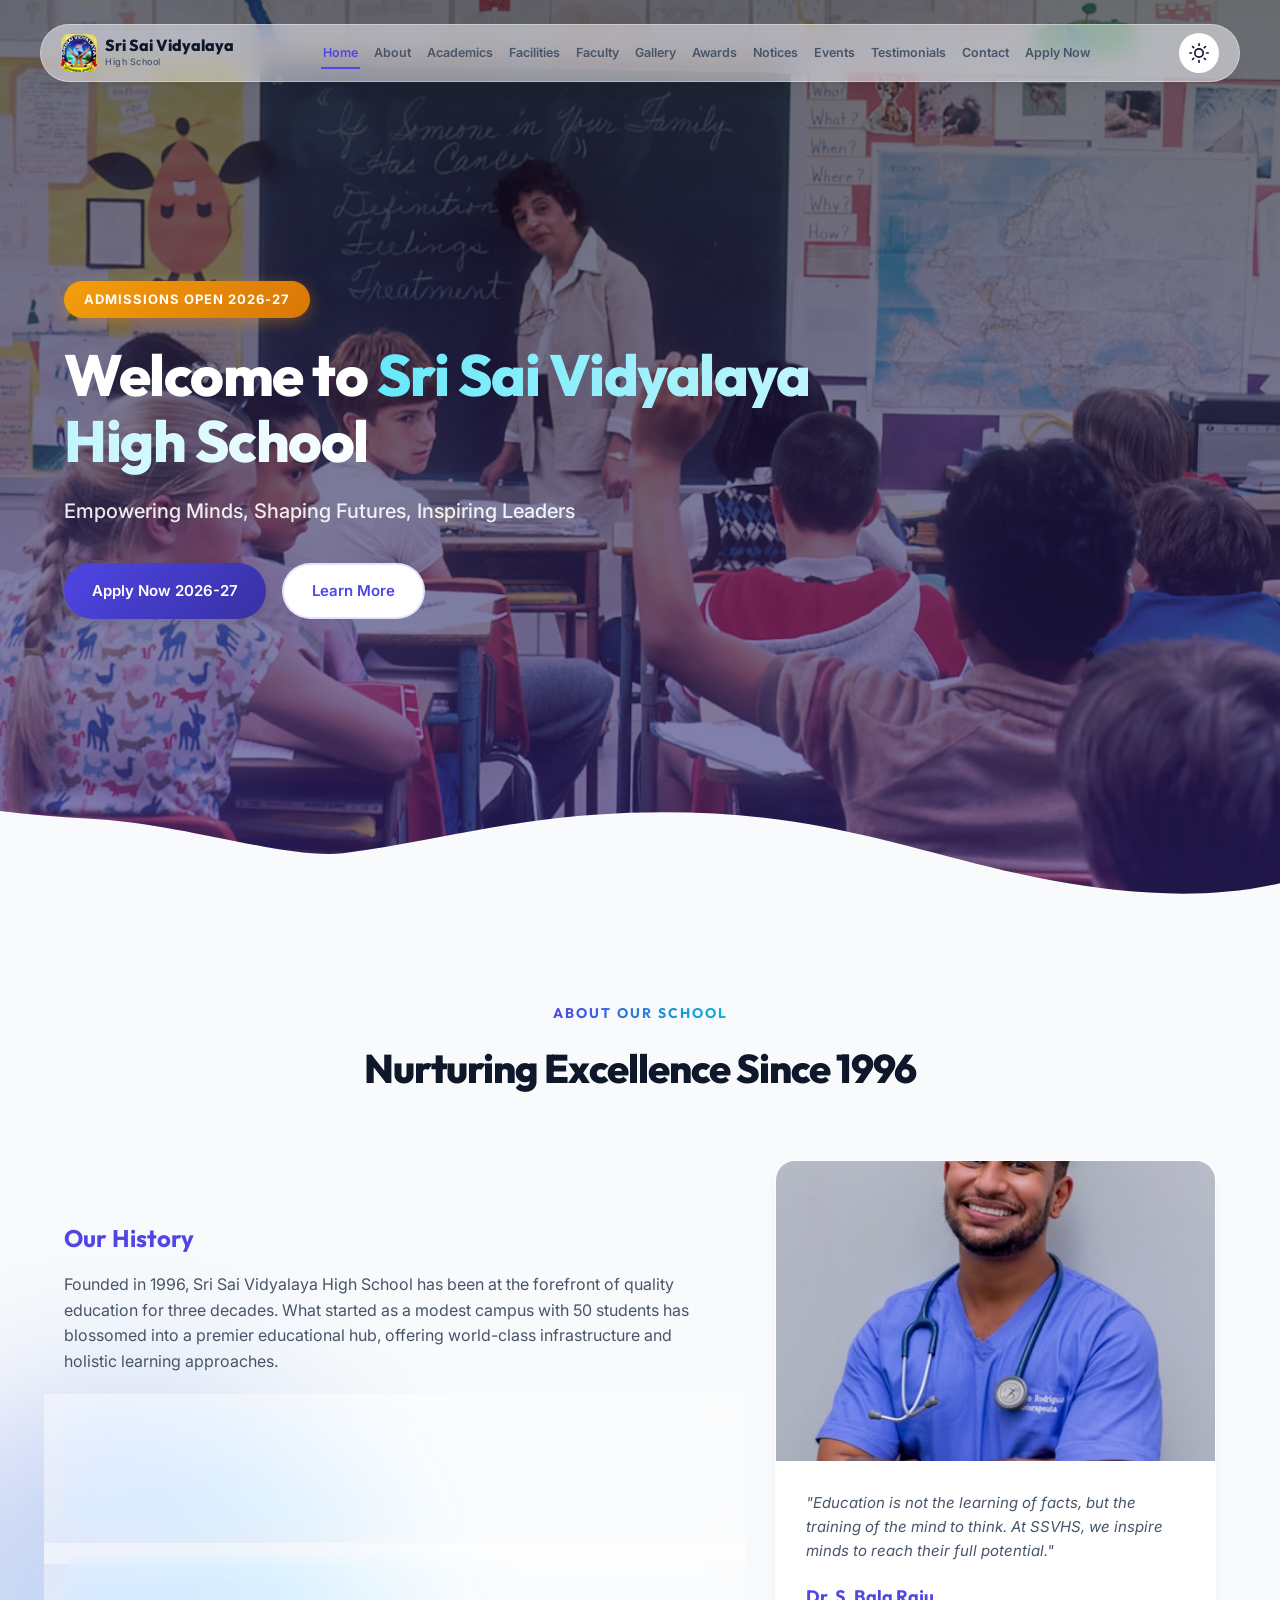
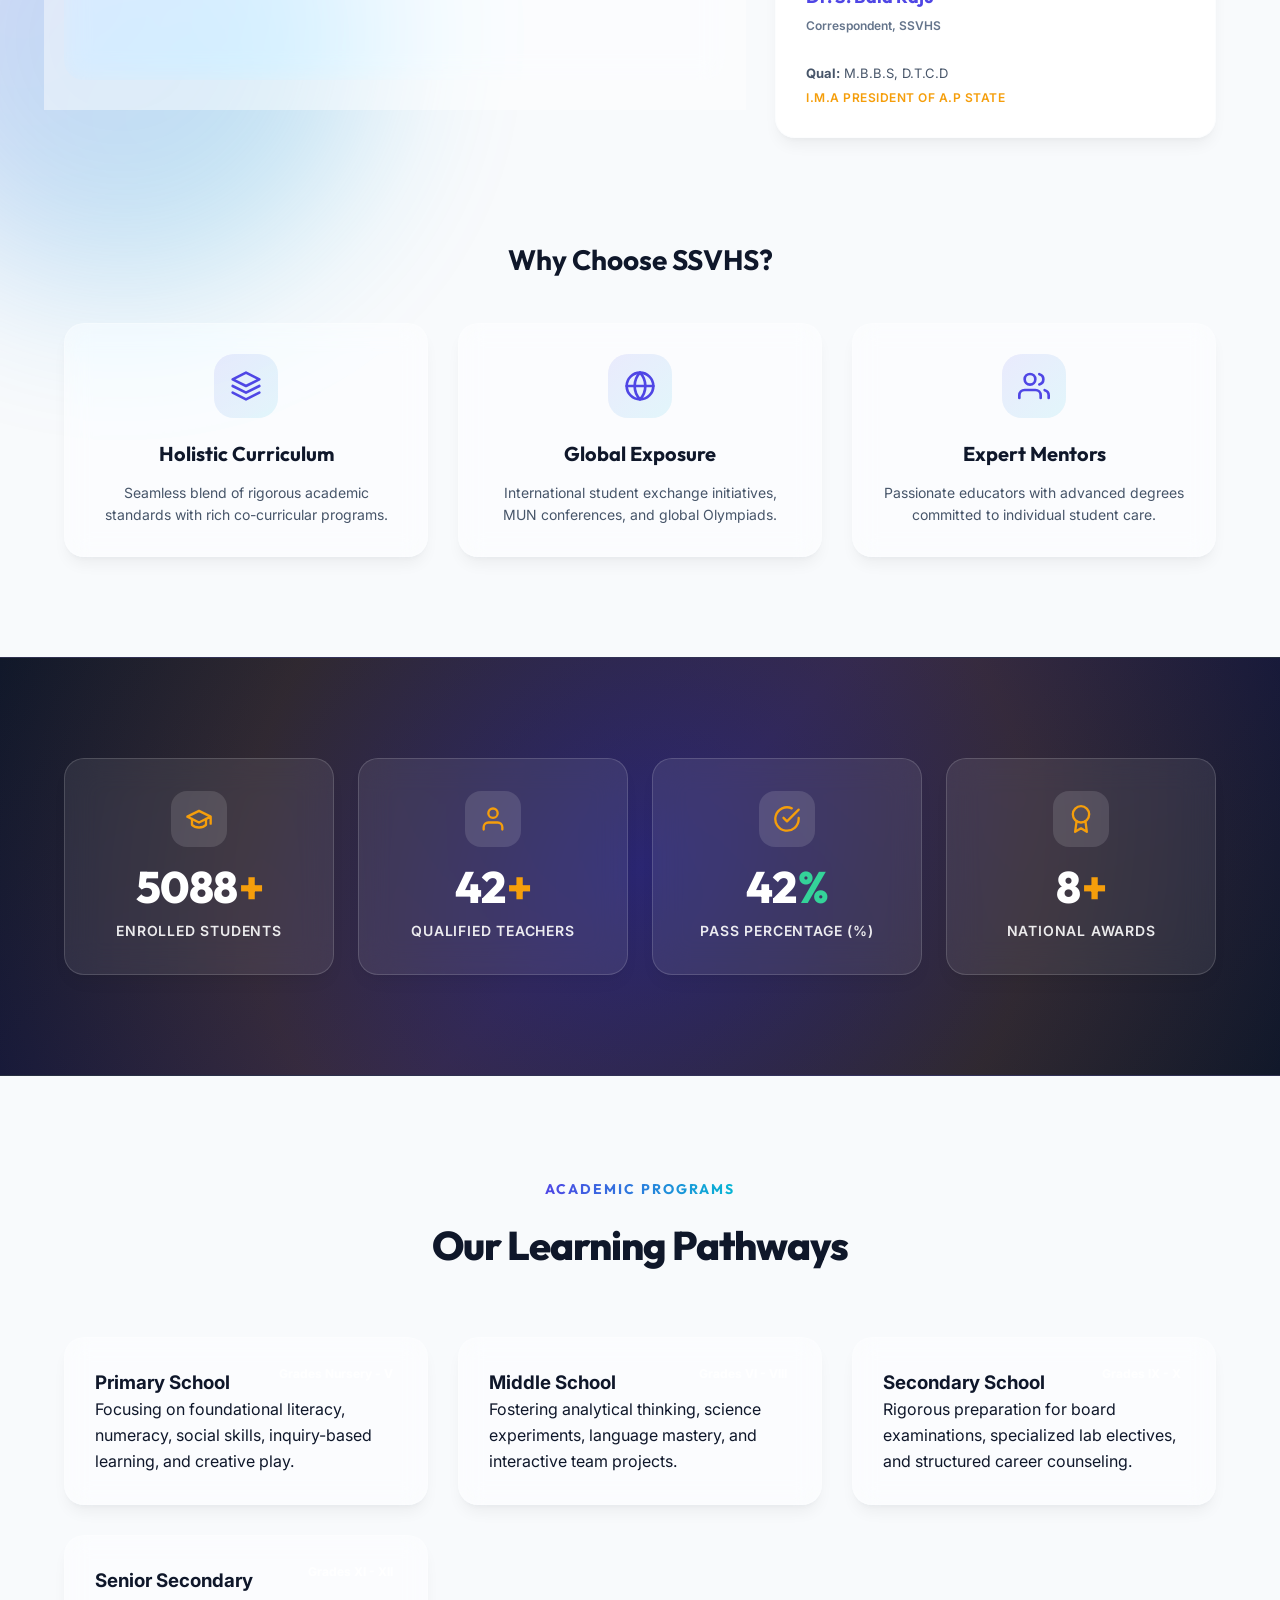
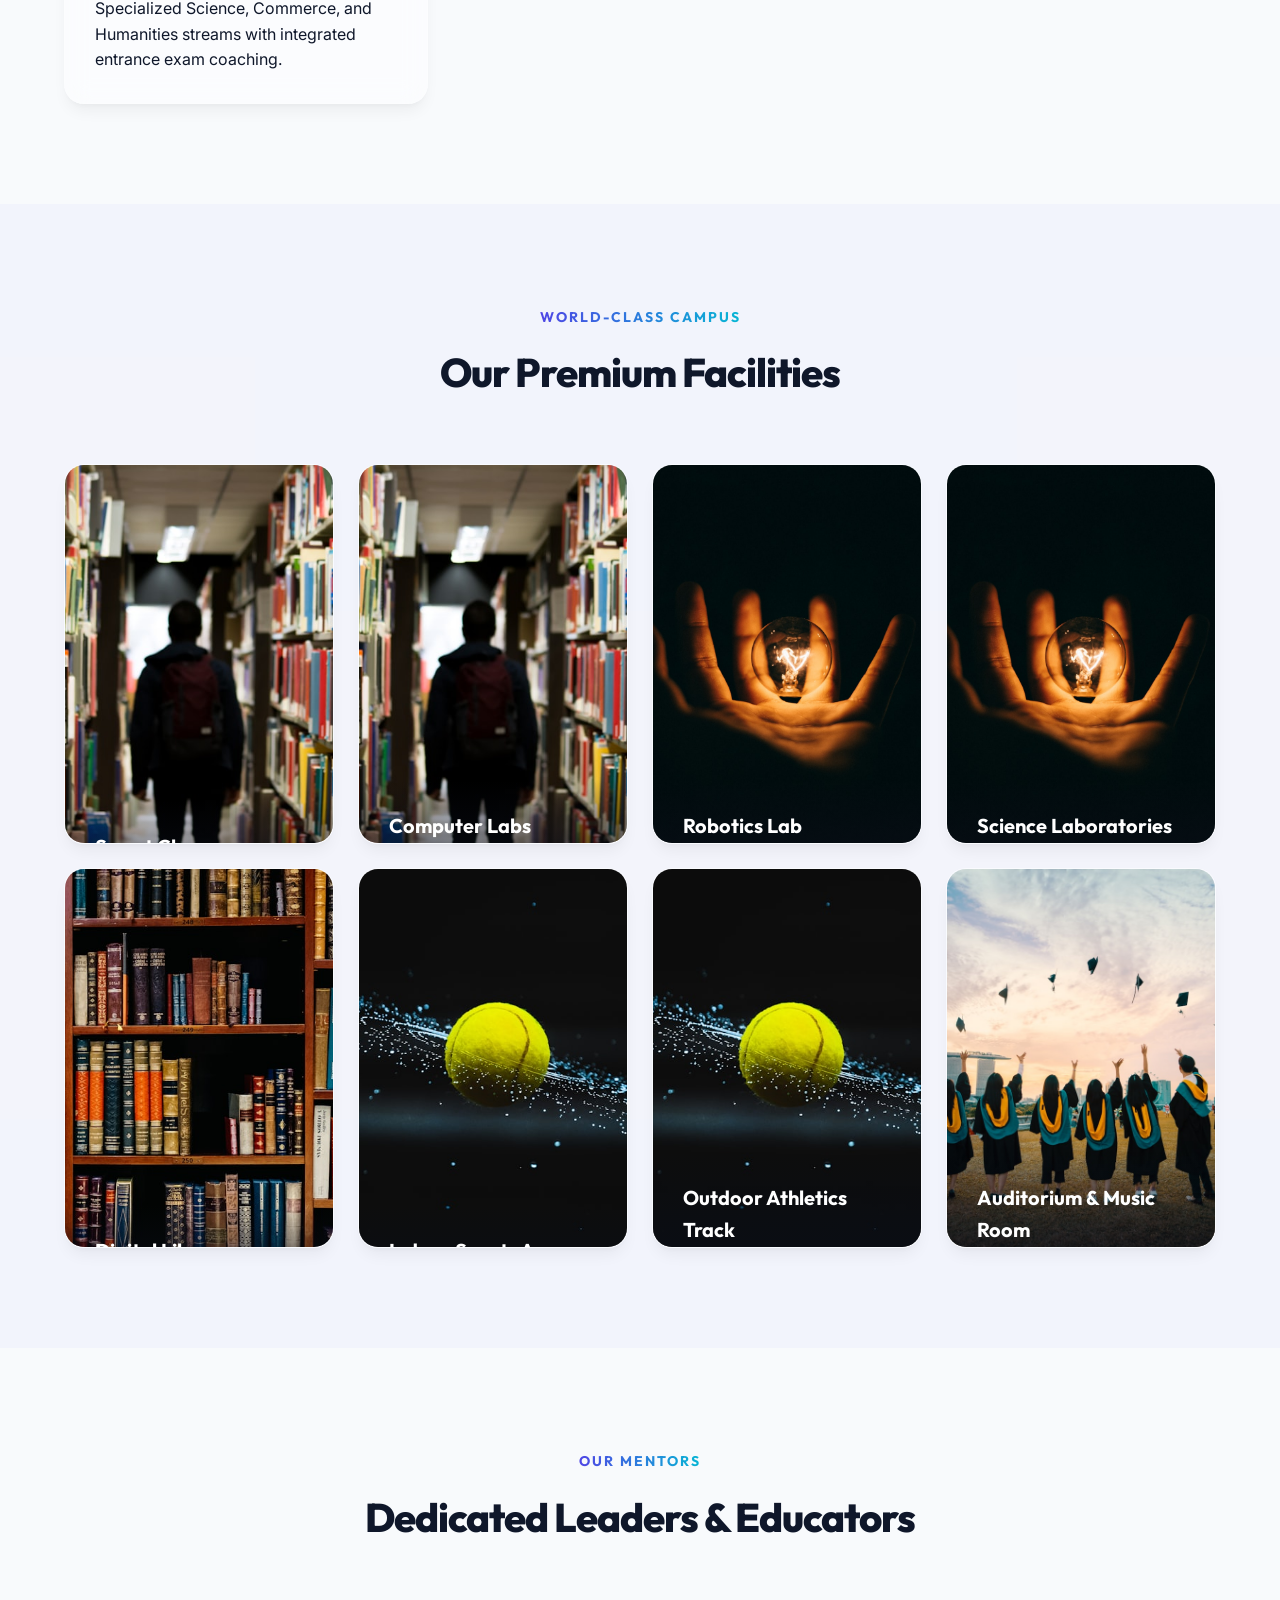
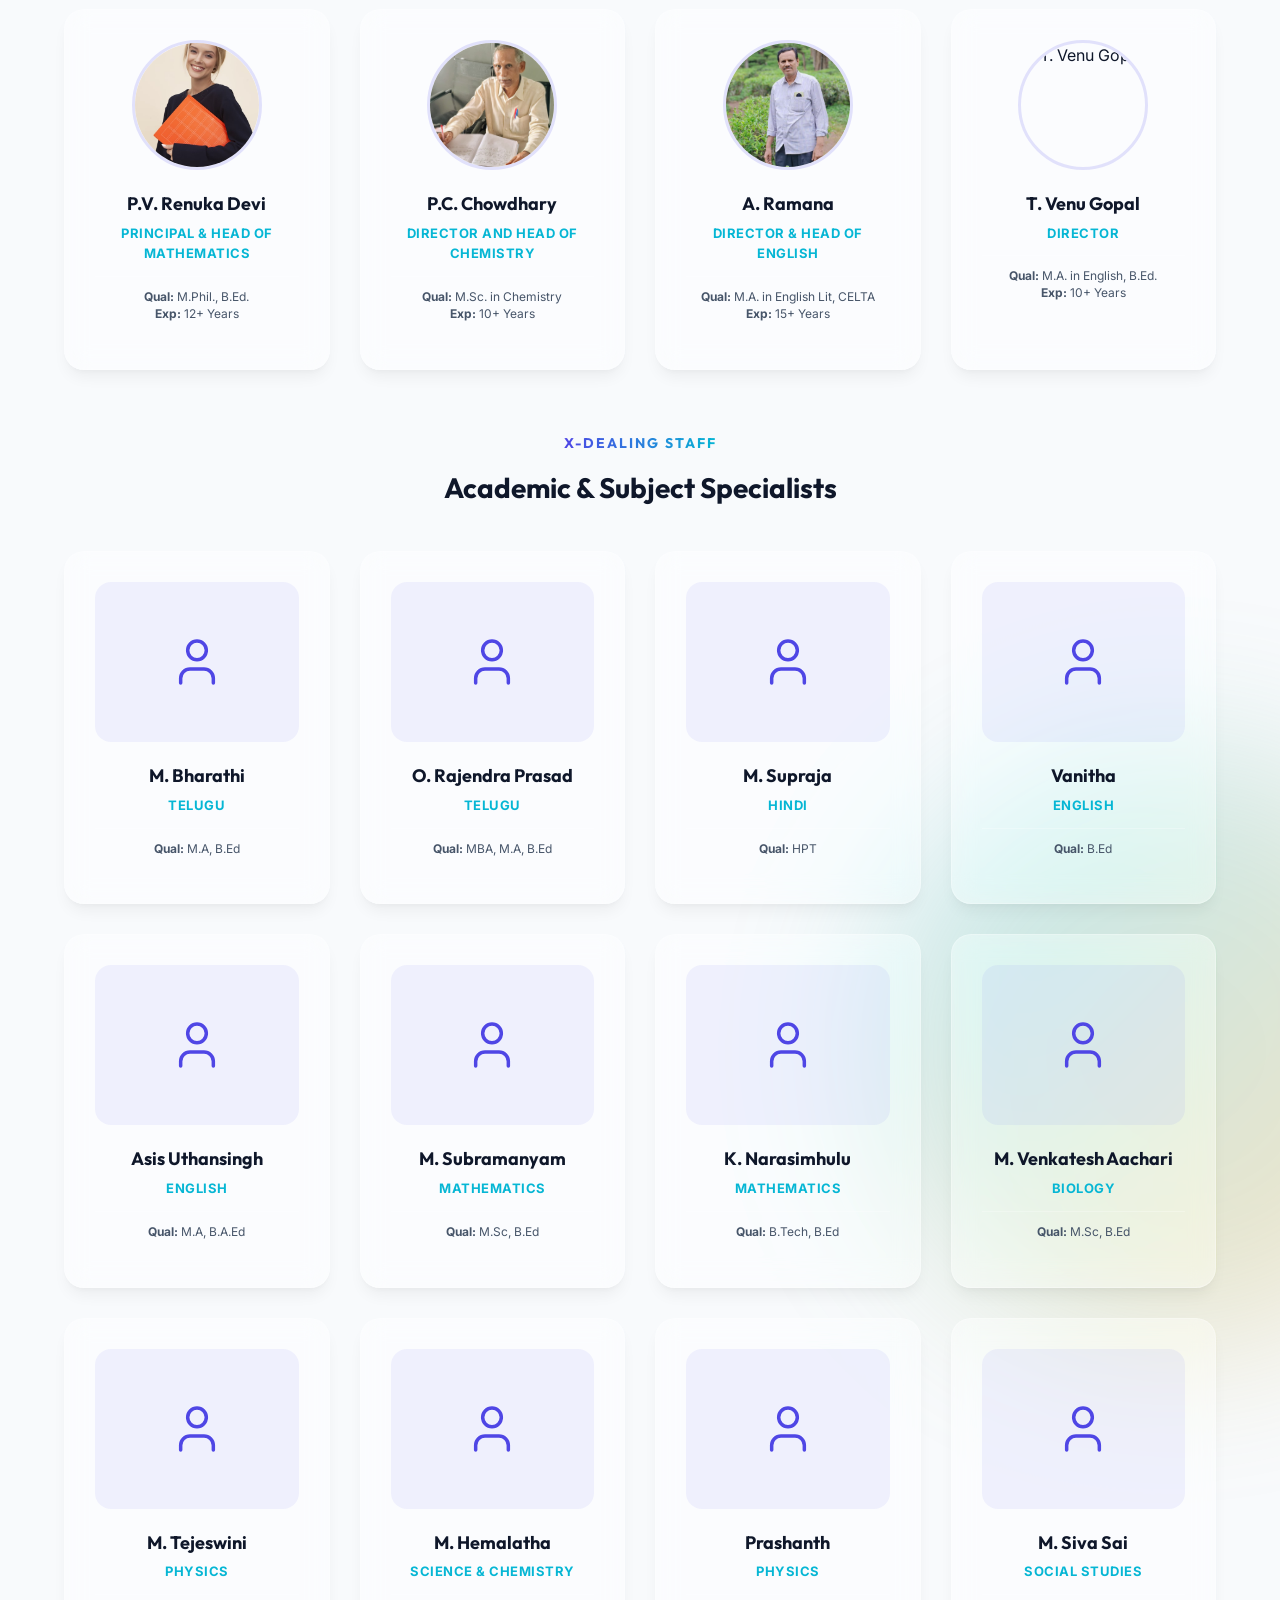
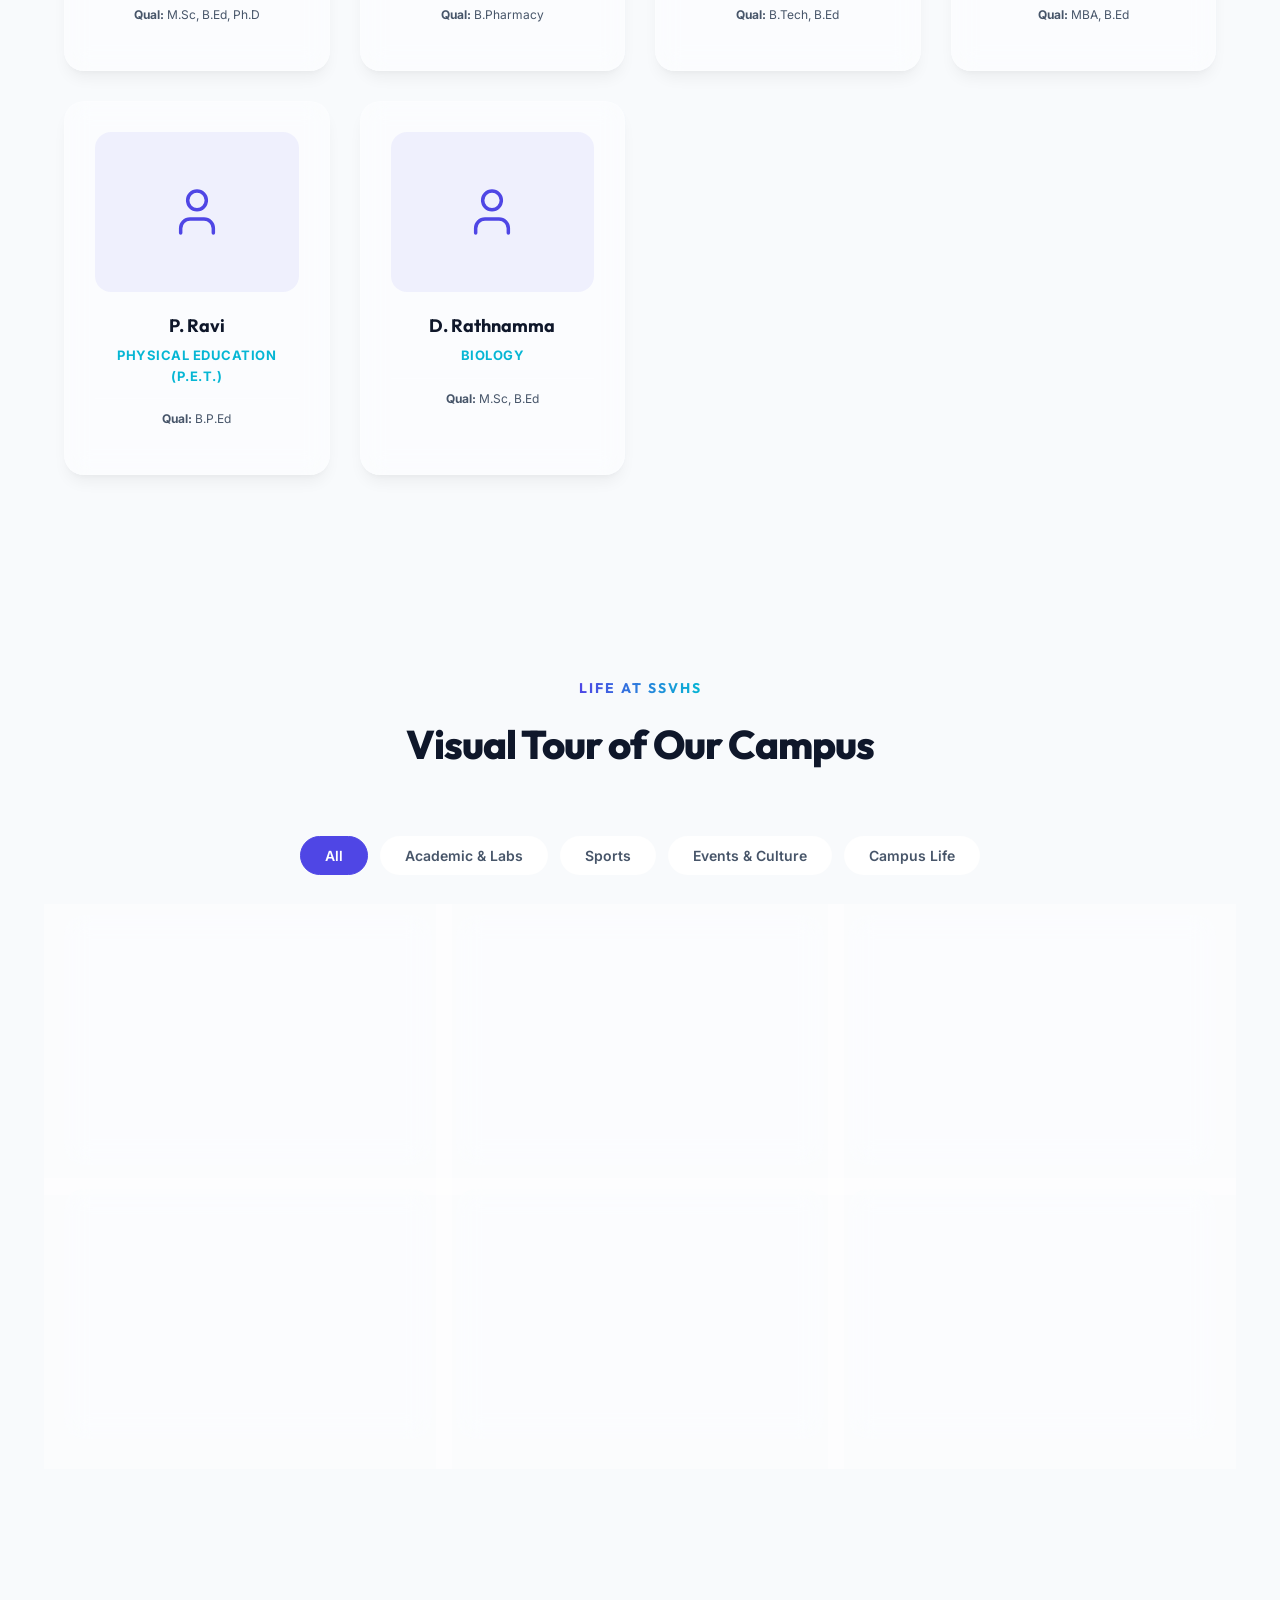
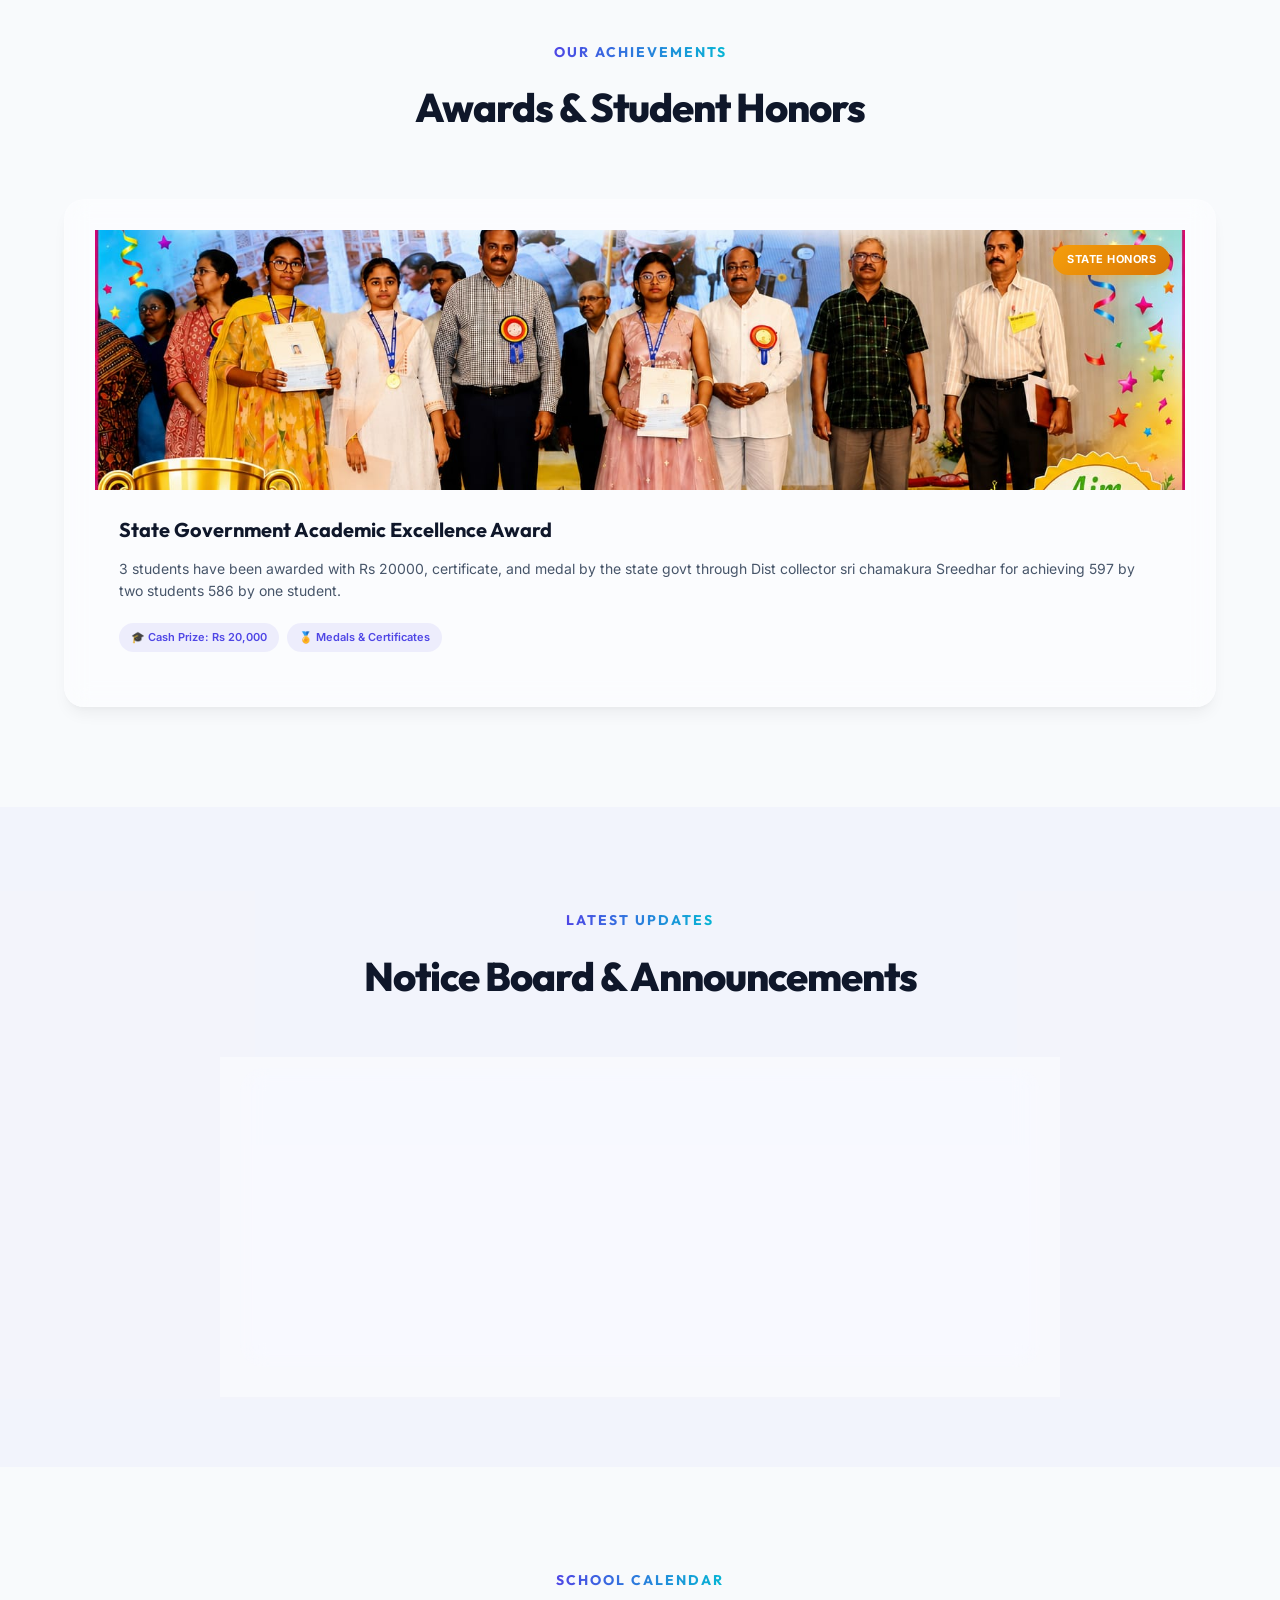
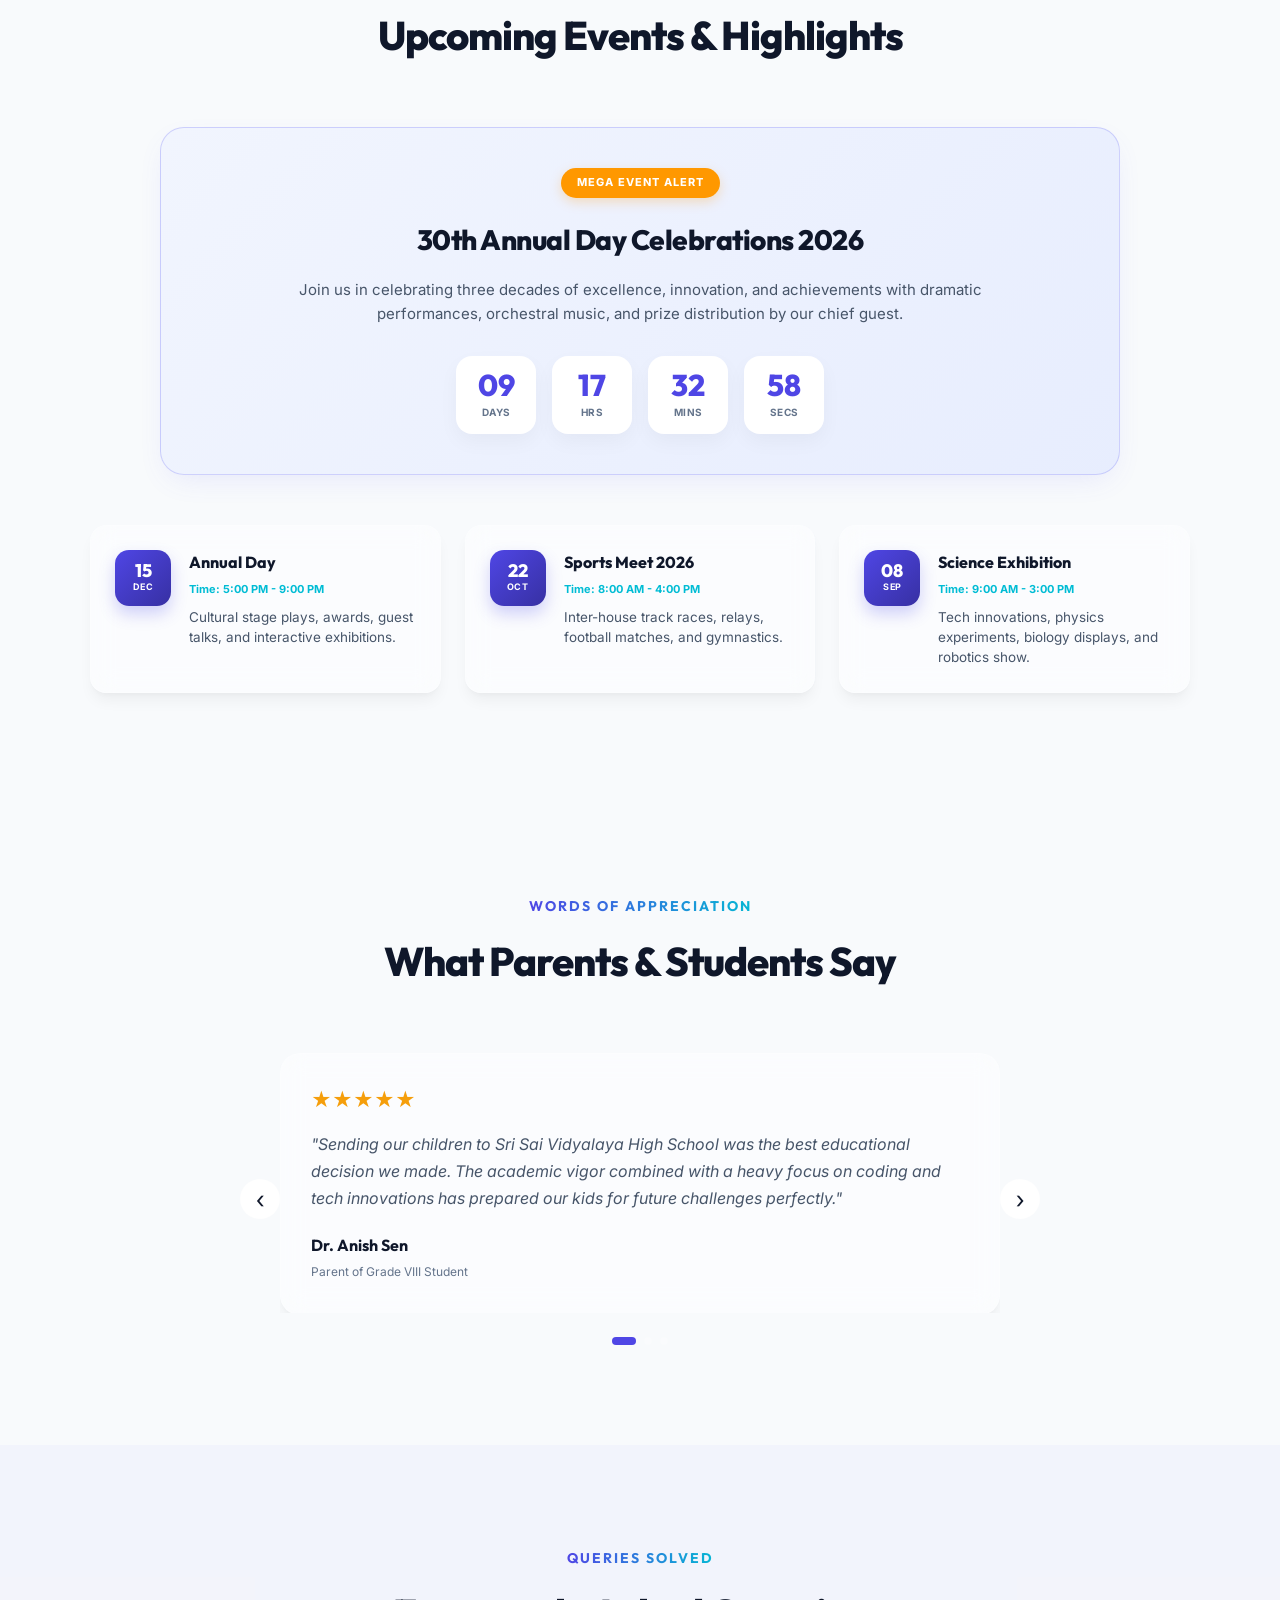
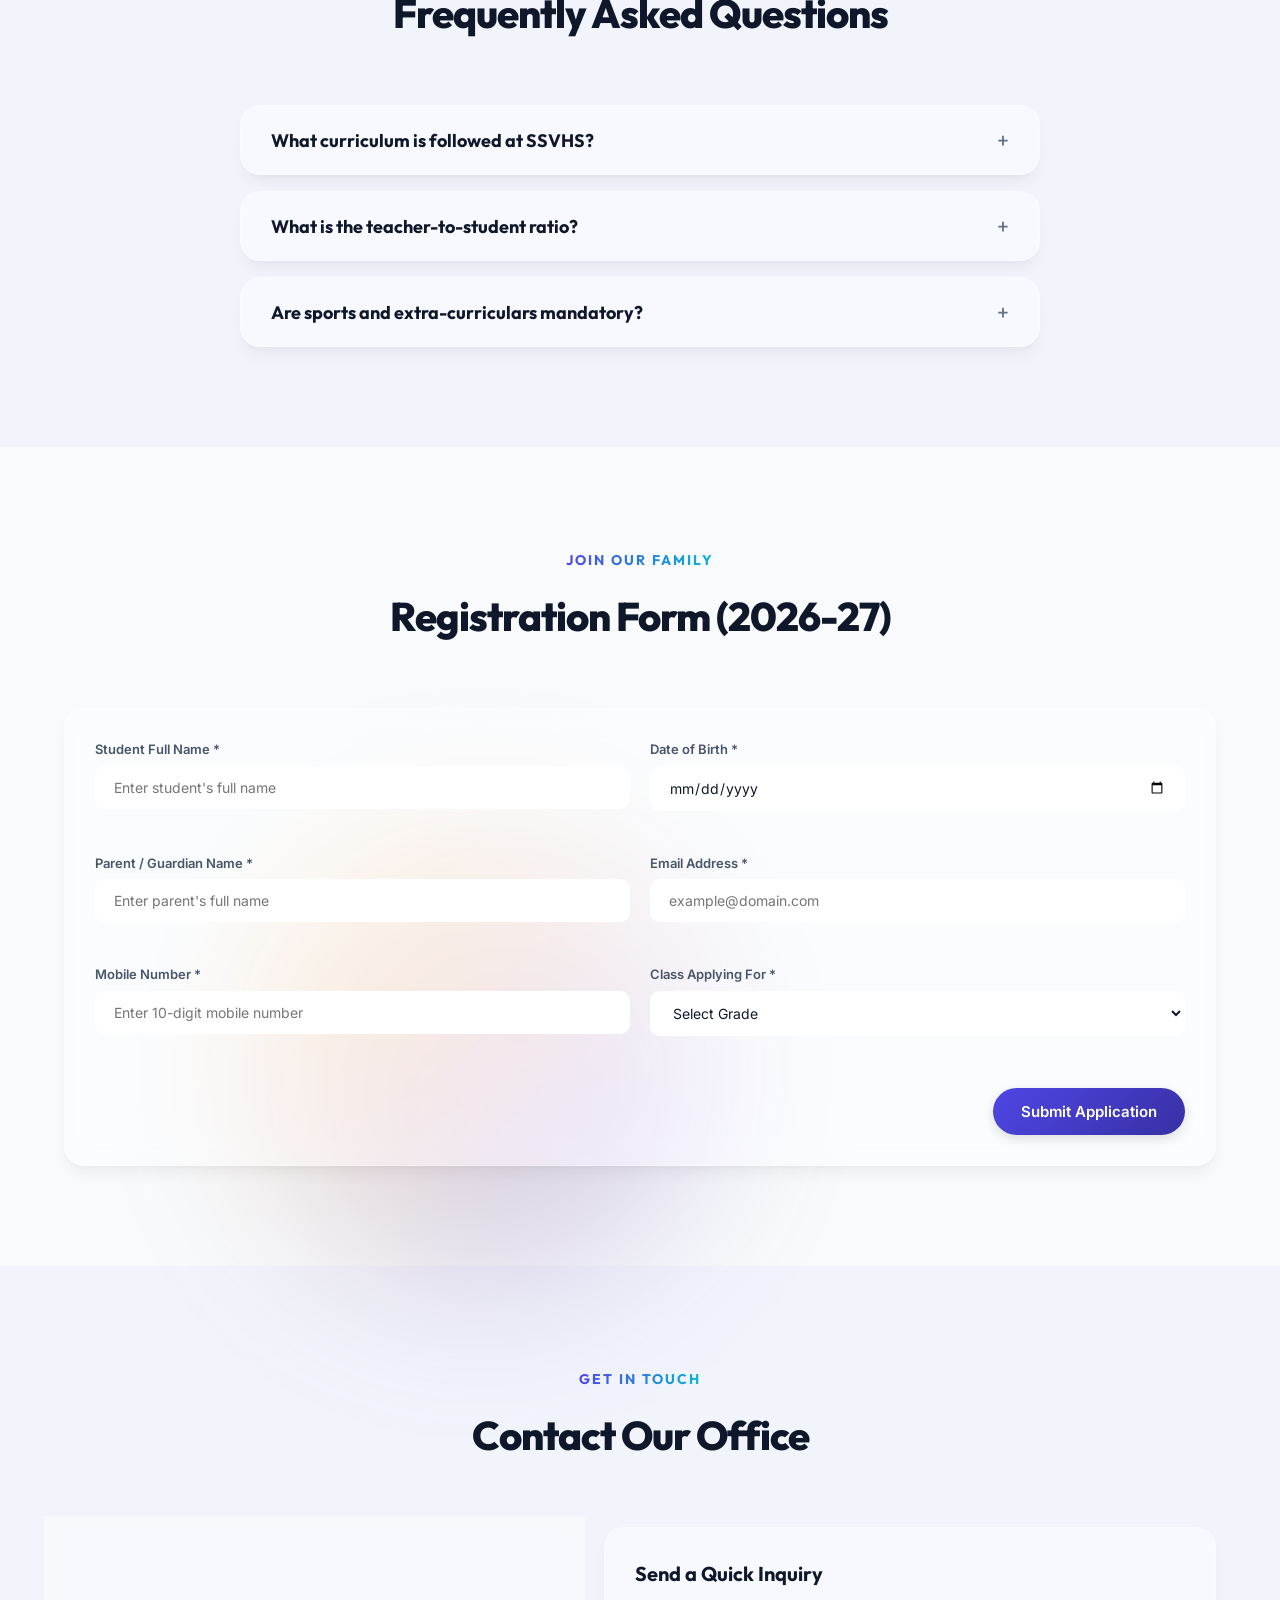
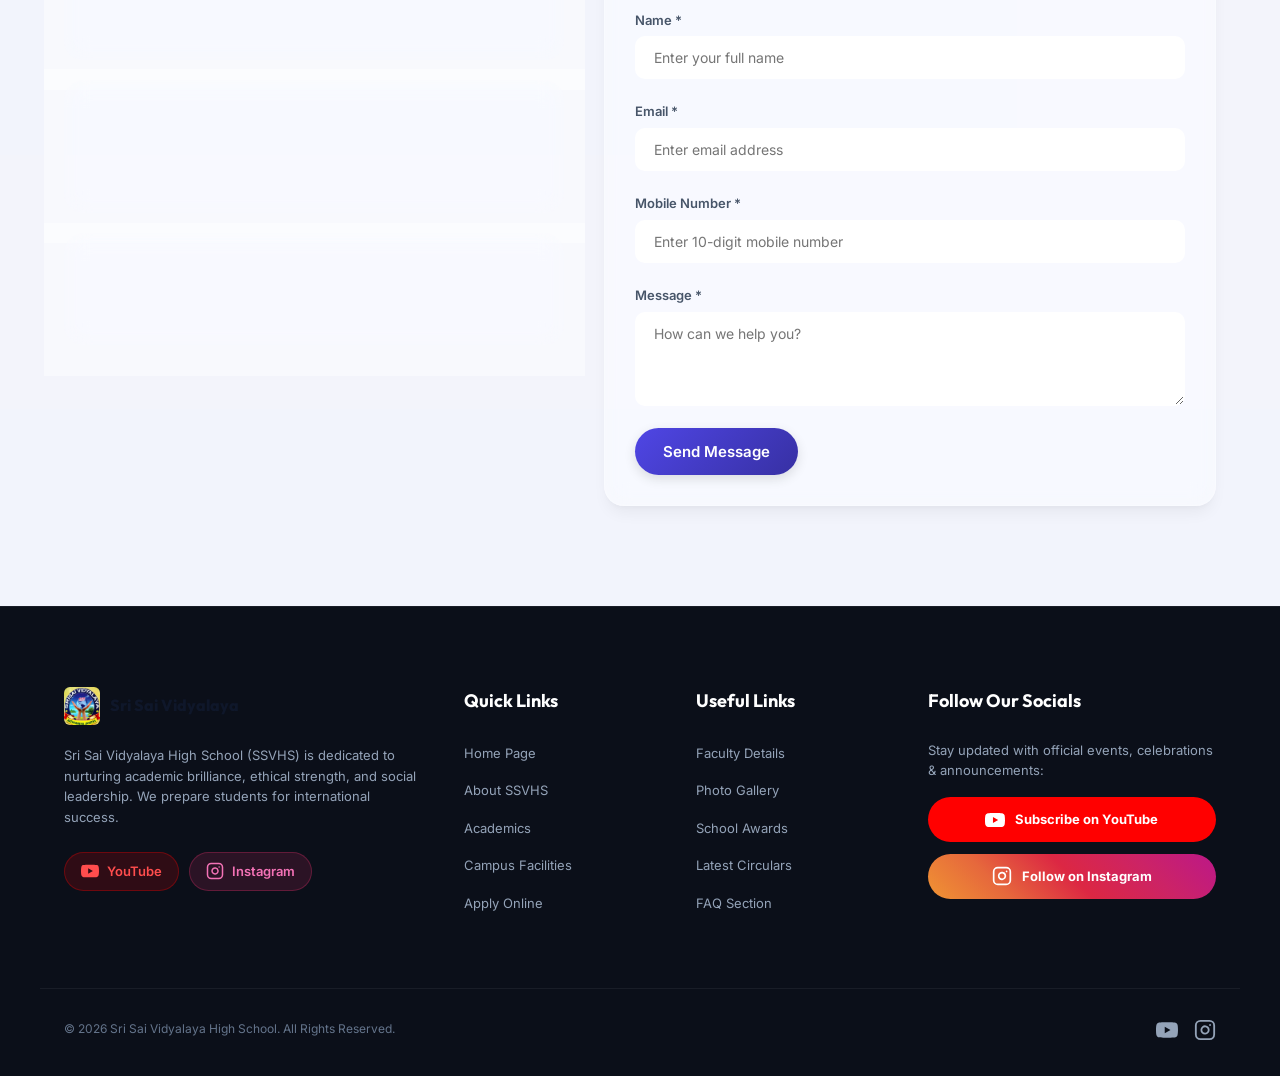
==== index.html @ 061eddc4 "Add files via upload" ====
<!DOCTYPE html>
<html lang="en">
<head>
    <meta charset="UTF-8">
    <meta name="viewport" content="width=device-width, initial-scale=1.0">
    <title>Sri Sai Vidyalaya High School | Shaping Global Leaders</title>
    <meta name="description" content="Welcome to Sri Sai Vidyalaya High School. A premium, modern learning environment fostering academic excellence, innovation, and holistic development. Admissions open for 2026-27.">
    <!-- Google Fonts -->
    <link rel="preconnect" href="https://fonts.googleapis.com">
    <link rel="preconnect" href="https://fonts.gstatic.com" crossorigin>
    <link href="https://fonts.googleapis.com/css2?family=Inter:wght@300;400;500;600;700&family=Outfit:wght@400;500;600;700;800&display=swap" rel="stylesheet">
    <!-- Stylesheet -->
    <link rel="stylesheet" href="style.css?v=3.2">
</head>
<body>
    <!-- Scroll Progress Bar -->
    <div class="scroll-progress-container" aria-hidden="true">
        <div class="scroll-progress-bar" id="progressBar"></div>
    </div>

    <!-- Loading Screen -->
    <div class="loading-screen" id="loadingScreen">
        <div class="loader-container">
            <div class="loader-ring"></div>
            <div class="loader-logo">SSVHS</div>
            <div class="loader-text">Nurturing Excellence...</div>
        </div>
    </div>

    <!-- Background Animated Shapes -->
    <div class="bg-shape bg-shape-1" aria-hidden="true"></div>
    <div class="bg-shape bg-shape-2" aria-hidden="true"></div>
    <div class="bg-shape bg-shape-3" aria-hidden="true"></div>

    <!-- Sticky Navigation Bar -->
    <header class="header" id="header">
        <div class="container navbar-container">
            <a href="#home" class="logo" id="logoLink">
                <img src="./images/logo.jpeg" alt="Sri Sai Vidyalaya High School Logo" class="logo-img" style="height: 48px; width: auto; border-radius: 8px; object-fit: contain;">
                <div class="logo-text">
                    <span class="logo-title">Sri Sai Vidyalaya</span>
                    <span class="logo-subtitle">High School</span>
                </div>
            </a>
            
            <nav class="nav-menu" id="navMenu" aria-label="Main Navigation">
                <a href="#home" class="nav-link active">Home</a>
                <a href="#about" class="nav-link">About</a>
                <a href="#academics" class="nav-link">Academics</a>
                <a href="#facilities" class="nav-link">Facilities</a>
                <a href="#faculty" class="nav-link">Faculty</a>
                <a href="#gallery" class="nav-link">Gallery</a>
                <a href="#awards" class="nav-link">Awards</a>
                <a href="#notice-board" class="nav-link">Notices</a>
                <a href="#events" class="nav-link">Events</a>
                <a href="#testimonials" class="nav-link">Testimonials</a>
                <a href="#contact" class="nav-link">Contact</a>
                <a href="#admissions" class="nav-link">Apply Now</a>
            </nav>

            <div class="navbar-actions">
                <!-- Theme Switcher -->
                <button class="theme-toggle" id="themeToggle" aria-label="Toggle Dark Mode">
                    <svg class="sun-icon" xmlns="http://www.w3.org/2000/svg" viewBox="0 0 24 24" fill="none" stroke="currentColor" stroke-width="2" stroke-linecap="round" stroke-linejoin="round">
                        <circle cx="12" cy="12" r="5"></circle>
                        <line x1="12" y1="1" x2="12" y2="3"></line>
                        <line x1="12" y1="21" x2="12" y2="23"></line>
                        <line x1="4.22" y1="4.22" x2="5.64" y2="5.64"></line>
                        <line x1="18.36" y1="18.36" x2="19.78" y2="19.78"></line>
                        <line x1="1" y1="12" x2="3" y2="12"></line>
                        <line x1="21" y1="12" x2="23" y2="12"></line>
                        <line x1="4.22" y1="19.78" x2="5.64" y2="18.36"></line>
                        <line x1="18.36" y1="5.64" x2="19.78" y2="4.22"></line>
                    </svg>
                    <svg class="moon-icon" xmlns="http://www.w3.org/2000/svg" viewBox="0 0 24 24" fill="none" stroke="currentColor" stroke-width="2" stroke-linecap="round" stroke-linejoin="round">
                        <path d="M21 12.79A9 9 0 1 1 11.21 3 7 7 0 0 0 21 12.79z"></path>
                    </svg>
                </button>

                <!-- Mobile Hamburger Menu Button -->
                <button class="hamburger" id="hamburgerBtn" aria-label="Toggle Menu" aria-expanded="false">
                    <span class="bar bar-1"></span>
                    <span class="bar bar-2"></span>
                    <span class="bar bar-3"></span>
                </button>
            </div>
        </div>
    </header>

    <!-- Hero Section -->
    <section class="hero" id="home">
        <div class="hero-bg">
            <img src="./images/hero.jpg" onerror="this.onerror=null;this.src='https://images.unsplash.com/photo-1577896851231-70ef18881754?auto=format&fit=crop&w=1200&q=80';" alt="Sri Sai Vidyalaya High School Students" class="hero-image">
            <div class="hero-overlay"></div>
        </div>
        
        <div class="container hero-container">
            <div class="hero-content">
                <div class="admissions-badge reveal-fade">Admissions Open 2026-27</div>
                <h1 class="hero-title reveal-slide-up">
                    Welcome to <span class="typing-text" id="typingSchoolName"></span>
                </h1>
                <p class="hero-motto reveal-fade">Empowering Minds, Shaping Futures, Inspiring Leaders</p>
                <div class="hero-cta reveal-fade">
                    <a href="#admissions" class="btn btn-primary ripple-btn">Apply Now 2026-27</a>
                    <a href="#about" class="btn btn-secondary ripple-btn">Learn More</a>
                </div>
            </div>
        </div>

        <!-- Wave Separator -->
        <div class="wave-separator" aria-hidden="true">
            <svg data-name="Layer 1" xmlns="http://www.w3.org/2000/svg" viewBox="0 0 1200 120" preserveAspectRatio="none">
                <path d="M321.39,56.44c58-10.79,114.16-30.13,172-41.86,82.39-16.72,168.19-17.73,250.45-.39C823.78,31,906.67,72,985.66,92.83c70.05,18.48,146.53,26.09,214.34,3V120H0V0C26.9,4.75,55.05,8.1,81,9.88,174,16.29,263.38,64.24,321.39,56.44Z" class="shape-fill"></path>
            </svg>
        </div>
    </section>

    <main>
        <!-- About Section -->
        <section class="about section-padding" id="about">
            <div class="container">
                <div class="section-header">
                    <span class="subtitle">About Our School</span>
                    <h2 class="section-title">Nurturing Excellence Since 1996</h2>
                </div>
                
                <div class="about-grid">
                    <div class="about-info reveal-left">
                        <h3>Our History</h3>
                        <p>Founded in 1996, Sri Sai Vidyalaya High School has been at the forefront of quality education for three decades. What started as a modest campus with 50 students has blossomed into a premier educational hub, offering world-class infrastructure and holistic learning approaches.</p>
                        
                        <div class="mission-vision">
                            <div class="mv-card glass-card">
                                <div class="mv-icon">
                                    <svg xmlns="http://www.w3.org/2000/svg" width="24" height="24" viewBox="0 0 24 24" fill="none" stroke="currentColor" stroke-width="2" stroke-linecap="round" stroke-linejoin="round"><circle cx="12" cy="12" r="10"></circle><circle cx="12" cy="12" r="6"></circle><circle cx="12" cy="12" r="2"></circle></svg>
                                </div>
                                <h4>Our Mission</h4>
                                <p>To cultivate academic excellence, foster creativity, and instill strong ethical values in students, enabling them to become responsible global citizens.</p>
                            </div>
                            <div class="mv-card glass-card">
                                <div class="mv-icon">
                                    <svg xmlns="http://www.w3.org/2000/svg" width="24" height="24" viewBox="0 0 24 24" fill="none" stroke="currentColor" stroke-width="2" stroke-linecap="round" stroke-linejoin="round"><path d="M1 12s4-8 11-8 11 8 11 8-4 8-11 8-11-8-11-8z"></path><circle cx="12" cy="12" r="3"></circle></svg>
                                </div>
                                <h4>Our Vision</h4>
                                <p>To be a leading global educational institution recognized for nurturing innovative thinkers, outstanding leaders, and lifelong learners.</p>
                            </div>
                        </div>
                    </div>
                    
                    <div class="about-correspondent reveal-right">
                        <div class="correspondent-card glass-card">
                            <div class="correspondent-img-wrapper">
                                <img src="./images/principal.jpg" onerror="this.onerror=null;this.src='https://images.unsplash.com/photo-1622253692010-333f2da6031d?auto=format&fit=crop&w=400&q=80';" alt="Correspondent Dr. S. Bala Raju" class="correspondent-img">
                            </div>
                            <div class="correspondent-info">
                                <blockquote>
                                    "Education is not the learning of facts, but the training of the mind to think. At SSVHS, we inspire minds to reach their full potential."
                                </blockquote>
                                <h4>Dr. S. Bala Raju</h4>
                                <span class="designation">Correspondent, SSVHS</span>
                                <div class="correspondent-meta" style="margin-top: 12px; border-top: 1px solid rgba(255,255,255,0.08); padding-top: 12px;">
                                    <p style="font-size: 13px; margin-bottom: 4px; color: var(--text-secondary);"><strong>Qual:</strong> M.B.B.S, D.T.C.D</p>
                                    <p style="font-size: 12px; color: var(--accent); font-weight: 600; text-transform: uppercase; letter-spacing: 0.5px;">I.M.A President of A.P State</p>
                                </div>
                            </div>
                        </div>
                    </div>
                </div>

                <div class="why-choose-us section-padding-top">
                    <h3 class="subsection-title text-center">Why Choose SSVHS?</h3>
                    <div class="why-grid">
                        <div class="why-card glass-card text-center reveal-zoom">
                            <div class="why-icon">
                                <svg xmlns="http://www.w3.org/2000/svg" viewBox="0 0 24 24" fill="none" stroke="currentColor" stroke-width="2" stroke-linecap="round" stroke-linejoin="round"><polygon points="12 2 2 7 12 12 22 7 12 2"></polygon><path d="M2 17L12 22L22 17"></path><path d="M2 12L12 17L22 12"></path></svg>
                            </div>
                            <h4>Holistic Curriculum</h4>
                            <p>Seamless blend of rigorous academic standards with rich co-curricular programs.</p>
                        </div>
                        <div class="why-card glass-card text-center reveal-zoom">
                            <div class="why-icon">
                                <svg xmlns="http://www.w3.org/2000/svg" viewBox="0 0 24 24" fill="none" stroke="currentColor" stroke-width="2" stroke-linecap="round" stroke-linejoin="round"><circle cx="12" cy="12" r="10"></circle><path d="M12 2a14.5 14.5 0 0 0 0 20 14.5 14.5 0 0 0 0-20"></path><path d="M2 12h20"></path></svg>
                            </div>
                            <h4>Global Exposure</h4>
                            <p>International student exchange initiatives, MUN conferences, and global Olympiads.</p>
                        </div>
                        <div class="why-card glass-card text-center reveal-zoom">
                            <div class="why-icon">
                                <svg xmlns="http://www.w3.org/2000/svg" viewBox="0 0 24 24" fill="none" stroke="currentColor" stroke-width="2" stroke-linecap="round" stroke-linejoin="round"><path d="M17 21v-2a4 4 0 0 0-4-4H5a4 4 0 0 0-4 4v2"></path><circle cx="9" cy="7" r="4"></circle><path d="M23 21v-2a4 4 0 0 0-3-3.87"></path><path d="M16 3.13a4 4 0 0 1 0 7.75"></path></svg>
                            </div>
                            <h4>Expert Mentors</h4>
                            <p>Passionate educators with advanced degrees committed to individual student care.</p>
                        </div>
                    </div>
                </div>
            </div>
        </section>

        <!-- Stats Counter Section -->
        <section class="stats section-padding" id="statsSection" style="background: linear-gradient(135deg, #0f172a 0%, #1e1b4b 50%, #0f172a 100%) !important; color: #ffffff !important;">
            <div class="container">
                <div class="stats-container">
                    <div class="stats-item glass-card reveal-zoom">
                        <div class="stats-icon">
                            <svg xmlns="http://www.w3.org/2000/svg" viewBox="0 0 24 24" fill="none" stroke="currentColor" stroke-width="2" stroke-linecap="round" stroke-linejoin="round"><path d="M22 10v6M2 10l10-5 10 5-10 5z"></path><path d="M6 12v5c3 3 9 3 12 0v-5"></path></svg>
                        </div>
                        <div class="stats-number" data-target="12000">12000</div>
                        <p class="stats-label">Enrolled Students</p>
                    </div>

                    <div class="stats-item glass-card reveal-zoom">
                        <div class="stats-icon">
                            <svg xmlns="http://www.w3.org/2000/svg" viewBox="0 0 24 24" fill="none" stroke="currentColor" stroke-width="2" stroke-linecap="round" stroke-linejoin="round"><path d="M20 21v-2a4 4 0 0 0-4-4H8a4 4 0 0 0-4 4v2"></path><circle cx="12" cy="7" r="4"></circle></svg>
                        </div>
                        <div class="stats-number" data-target="100">100</div>
                        <p class="stats-label">Qualified Teachers</p>
                    </div>

                    <div class="stats-item glass-card reveal-zoom">
                        <div class="stats-icon">
                            <svg xmlns="http://www.w3.org/2000/svg" viewBox="0 0 24 24" fill="none" stroke="currentColor" stroke-width="2" stroke-linecap="round" stroke-linejoin="round"><path d="M22 11.08V12a10 10 0 1 1-5.93-9.14"></path><polyline points="22 4 12 14.01 9 11.01"></polyline></svg>
                        </div>
                        <div class="stats-number stats-percent" data-target="100">100</div>
                        <p class="stats-label">Pass Percentage (%)</p>
                    </div>

                    <div class="stats-item glass-card reveal-zoom">
                        <div class="stats-icon">
                            <svg xmlns="http://www.w3.org/2000/svg" viewBox="0 0 24 24" fill="none" stroke="currentColor" stroke-width="2" stroke-linecap="round" stroke-linejoin="round"><circle cx="12" cy="8" r="7"></circle><polyline points="8.21 13.89 7 23 12 20 17 23 15.79 13.88"></polyline></svg>
                        </div>
                        <div class="stats-number" data-target="20">20</div>
                        <p class="stats-label">National Awards</p>
                    </div>
                </div>
            </div>
        </section>

        <!-- Academics Section -->
        <section class="academics section-padding" id="academics">
            <div class="container">
                <div class="section-header">
                    <span class="subtitle">Academic Programs</span>
                    <h2 class="section-title">Our Learning Pathways</h2>
                </div>

                <div class="academics-grid">
                    <div class="academic-card glass-card reveal-slide-up">
                        <div class="academic-badge">Grades Nursery - V</div>
                        <h3>Primary School</h3>
                        <p>Focusing on foundational literacy, numeracy, social skills, inquiry-based learning, and creative play.</p>
                    </div>
                    <div class="academic-card glass-card reveal-slide-up">
                        <div class="academic-badge">Grades VI - VIII</div>
                        <h3>Middle School</h3>
                        <p>Fostering analytical thinking, science experiments, language mastery, and interactive team projects.</p>
                    </div>
                    <div class="academic-card glass-card reveal-slide-up">
                        <div class="academic-badge">Grades IX - X</div>
                        <h3>Secondary School</h3>
                        <p>Rigorous preparation for board examinations, specialized lab electives, and structured career counseling.</p>
                    </div>
                    <div class="academic-card glass-card reveal-slide-up">
                        <div class="academic-badge">Grades XI - XII</div>
                        <h3>Senior Secondary</h3>
                        <p>Specialized Science, Commerce, and Humanities streams with integrated entrance exam coaching.</p>
                    </div>
                </div>
            </div>
        </section>

        <!-- Facilities Section -->
        <section class="facilities section-padding section-bg" id="facilities">
            <div class="container">
                <div class="section-header">
                    <span class="subtitle">World-class Campus</span>
                    <h2 class="section-title">Our Premium Facilities</h2>
                </div>

                <div class="facilities-grid">
                    <div class="facility-card glass-card reveal-zoom">
                        <div class="facility-img-wrapper">
                            <img src="./images/classroom.jpg" onerror="this.onerror=null;this.src='https://images.unsplash.com/photo-1427504494785-3a9ca7044f45?auto=format&fit=crop&w=800&q=80';" alt="Smart Classrooms">
                        </div>
                        <div class="facility-content">
                            <h4>Smart Classrooms</h4>
                            <p>Air-conditioned rooms equipped with high-definition digital smart boards and ergonomic furniture.</p>
                        </div>
                    </div>
                    <div class="facility-card glass-card reveal-zoom">
                        <div class="facility-img-wrapper">
                            <img src="./images/classroom.jpg" onerror="this.onerror=null;this.src='https://images.unsplash.com/photo-1427504494785-3a9ca7044f45?auto=format&fit=crop&w=800&q=80';" alt="Computer Labs">
                        </div>
                        <div class="facility-content">
                            <h4>Computer Labs</h4>
                            <p>High-speed internet workstations with modern software suites for computer education and project work.</p>
                        </div>
                    </div>
                    <div class="facility-card glass-card reveal-zoom">
                        <div class="facility-img-wrapper">
                            <img src="./images/lab.jpg" onerror="this.onerror=null;this.src='https://images.unsplash.com/photo-1507668077129-56e32842fceb?auto=format&fit=crop&w=800&q=80';" alt="Robotics Lab">
                        </div>
                        <div class="facility-content">
                            <h4>Robotics Lab</h4>
                            <p>Dedicated innovation hub for learning mechanical assemblies, programming microcontrollers, and IoT.</p>
                        </div>
                    </div>
                    <div class="facility-card glass-card reveal-zoom">
                        <div class="facility-img-wrapper">
                            <img src="./images/lab.jpg" onerror="this.onerror=null;this.src='https://images.unsplash.com/photo-1507668077129-56e32842fceb?auto=format&fit=crop&w=800&q=80';" alt="Science Laboratories">
                        </div>
                        <div class="facility-content">
                            <h4>Science Laboratories</h4>
                            <p>Fully certified Physics, Chemistry, and Biology laboratories equipped with premium testing gear.</p>
                        </div>
                    </div>
                    <div class="facility-card glass-card reveal-zoom">
                        <div class="facility-img-wrapper">
                            <img src="./images/library.jpg" onerror="this.onerror=null;this.src='https://images.unsplash.com/photo-1521587760476-6c12a4b040da?auto=format&fit=crop&w=800&q=80';" alt="Digital Library">
                        </div>
                        <div class="facility-content">
                            <h4>Digital Library</h4>
                            <p>An extensive storehouse of over 50,000 physical books and digital database access terminals.</p>
                        </div>
                    </div>
                    <div class="facility-card glass-card reveal-zoom">
                        <div class="facility-img-wrapper">
                            <img src="./images/sports.jpg" onerror="this.onerror=null;this.src='https://images.unsplash.com/photo-1587280501635-68a0e82cd5ff?auto=format&fit=crop&w=800&q=80';" alt="Indoor Sports Arena">
                        </div>
                        <div class="facility-content">
                            <h4>Indoor Sports Arena</h4>
                            <p>Spacious arena for badminton, table tennis, gymnastics, chess, and dynamic board games.</p>
                        </div>
                    </div>
                    <div class="facility-card glass-card reveal-zoom">
                        <div class="facility-img-wrapper">
                            <img src="./images/sports.jpg" onerror="this.onerror=null;this.src='https://images.unsplash.com/photo-1587280501635-68a0e82cd5ff?auto=format&fit=crop&w=800&q=80';" alt="Outdoor Athletics Track">
                        </div>
                        <div class="facility-content">
                            <h4>Outdoor Athletics Track</h4>
                            <p>Standard professional athletics tracks, turf football ground, cricket pitches, and basketball courts.</p>
                        </div>
                    </div>
                    <div class="facility-card glass-card reveal-zoom">
                        <div class="facility-img-wrapper">
                            <img src="./images/school.jpg" onerror="this.onerror=null;this.src='https://images.unsplash.com/photo-1541339907198-e08756dedf3f?auto=format&fit=crop&w=1200&q=80';" alt="Auditorium & Music Room">
                        </div>
                        <div class="facility-content">
                            <h4>Auditorium & Music Room</h4>
                            <p>State-of-the-art acoustics performance hall and well-stocked instruments training studio.</p>
                        </div>
                    </div>
                </div>
            </div>
        </section>

        <!-- Faculty Section -->
        <section class="faculty section-padding" id="faculty">
            <div class="container">
                <div class="section-header">
                    <span class="subtitle">Our Mentors</span>
                    <h2 class="section-title">Dedicated Leaders & Educators</h2>
                </div>

                <div class="faculty-grid">
                    <div class="faculty-card glass-card reveal-slide-up">
                        <div class="faculty-img-container">
                            <img src="./images/teacher1.jpg" onerror="this.onerror=null;this.src='https://images.unsplash.com/photo-1544717305-2782549b5136?auto=format&fit=crop&w=400&q=80';" alt="P.V. Renuka Devi" class="faculty-img">
                        </div>
                        <h4>P.V. Renuka Devi</h4>
                        <span class="faculty-subject">Principal & Head of Mathematics</span>
                        <div class="faculty-qualifications">
                            <p><strong>Qual:</strong> M.Phil., B.Ed.</p>
                            <p><strong>Exp:</strong> 12+ Years</p>
                        </div>
                    </div>
                    <div class="faculty-card glass-card reveal-slide-up">
                        <div class="faculty-img-container">
                            <img src="./images/teacher2.jpeg" onerror="this.onerror=null;this.src='https://images.unsplash.com/photo-1500648767791-00dcc994a43e?auto=format&fit=crop&w=400&q=80';" alt="P.C. Chowdhary" class="faculty-img">
                        </div>
                        <h4>P.C. Chowdhary</h4>
                        <span class="faculty-subject">DIRECTOR AND HEAD OF CHEMISTRY</span>
                        <div class="faculty-qualifications">
                            <p><strong>Qual:</strong> M.Sc. in Chemistry</p>
                            <p><strong>Exp:</strong> 10+ Years</p>
                        </div>
                    </div>
                    <div class="faculty-card glass-card reveal-slide-up">
                        <div class="faculty-img-container">
                            <img src="./images/teacher3.png" onerror="this.onerror=null;this.src='https://images.unsplash.com/photo-1534528741775-53994a69daeb?auto=format&fit=crop&w=400&q=80';" alt="A. Ramana" class="faculty-img">
                        </div>
                        <h4>A. Ramana</h4>
                        <span class="faculty-subject">Director & Head of English</span>
                        <div class="faculty-qualifications">
                            <p><strong>Qual:</strong> M.A. in English Lit, CELTA</p>
                            <p><strong>Exp:</strong> 15+ Years</p>
                        </div>
                    </div>
                    <div class="faculty-card glass-card reveal-slide-up">
                        <div class="faculty-img-container">
                            <img src="./images/teacher4.png" onerror="this.onerror=null;this.src='https://images.unsplash.com/photo-1507003211169-0a1dd7228f2d?auto=format&fit=crop&w=400&q=80';" alt="T. Venu Gopal" class="faculty-img">
                        </div>
                        <h4>T. Venu Gopal</h4>
                        <span class="faculty-subject">DIRECTOR</span>
                        <div class="faculty-qualifications">
                            <p><strong>Qual:</strong> M.A. in English, B.Ed.</p>
                            <p><strong>Exp:</strong> 10+ Years</p>
                        </div>
                    </div>
                </div>

                <!-- Dealing Staff Section -->
                <div class="section-header text-center" style="margin-top: 60px; margin-bottom: 30px;">
                    <span class="subtitle">X-Dealing Staff</span>
                    <h3 class="subsection-title">Academic & Subject Specialists</h3>
                </div>

                <div class="faculty-grid">
                    <!-- Staff 1 -->
                    <div class="faculty-card glass-card reveal-slide-up">
                        <div class="faculty-avatar-container" style="height: 160px; display: flex; justify-content: center; align-items: center; background: rgba(99, 102, 241, 0.08); border-radius: 16px; margin-bottom: 20px;">
                            <svg xmlns="http://www.w3.org/2000/svg" width="56" height="56" viewBox="0 0 24 24" fill="none" stroke="var(--primary)" stroke-width="1.5" stroke-linecap="round" stroke-linejoin="round"><path d="M19 21v-2a4 4 0 0 0-4-4H9a4 4 0 0 0-4 4v2"/><circle cx="12" cy="7" r="4"/></svg>
                        </div>
                        <h4>M. Bharathi</h4>
                        <span class="faculty-subject">Telugu</span>
                        <div class="faculty-qualifications">
                            <p><strong>Qual:</strong> M.A, B.Ed</p>
                        </div>
                    </div>

                    <!-- Staff 2 -->
                    <div class="faculty-card glass-card reveal-slide-up">
                        <div class="faculty-avatar-container" style="height: 160px; display: flex; justify-content: center; align-items: center; background: rgba(99, 102, 241, 0.08); border-radius: 16px; margin-bottom: 20px;">
                            <svg xmlns="http://www.w3.org/2000/svg" width="56" height="56" viewBox="0 0 24 24" fill="none" stroke="var(--primary)" stroke-width="1.5" stroke-linecap="round" stroke-linejoin="round"><path d="M19 21v-2a4 4 0 0 0-4-4H9a4 4 0 0 0-4 4v2"/><circle cx="12" cy="7" r="4"/></svg>
                        </div>
                        <h4>O. Rajendra Prasad</h4>
                        <span class="faculty-subject">Telugu</span>
                        <div class="faculty-qualifications">
                            <p><strong>Qual:</strong> MBA, M.A, B.Ed</p>
                        </div>
                    </div>

                    <!-- Staff 3 -->
                    <div class="faculty-card glass-card reveal-slide-up">
                        <div class="faculty-avatar-container" style="height: 160px; display: flex; justify-content: center; align-items: center; background: rgba(99, 102, 241, 0.08); border-radius: 16px; margin-bottom: 20px;">
                            <svg xmlns="http://www.w3.org/2000/svg" width="56" height="56" viewBox="0 0 24 24" fill="none" stroke="var(--primary)" stroke-width="1.5" stroke-linecap="round" stroke-linejoin="round"><path d="M19 21v-2a4 4 0 0 0-4-4H9a4 4 0 0 0-4 4v2"/><circle cx="12" cy="7" r="4"/></svg>
                        </div>
                        <h4>M. Supraja</h4>
                        <span class="faculty-subject">Hindi</span>
                        <div class="faculty-qualifications">
                            <p><strong>Qual:</strong> HPT</p>
                        </div>
                    </div>

                    <!-- Staff 4 -->
                    <div class="faculty-card glass-card reveal-slide-up">
                        <div class="faculty-avatar-container" style="height: 160px; display: flex; justify-content: center; align-items: center; background: rgba(99, 102, 241, 0.08); border-radius: 16px; margin-bottom: 20px;">
                            <svg xmlns="http://www.w3.org/2000/svg" width="56" height="56" viewBox="0 0 24 24" fill="none" stroke="var(--primary)" stroke-width="1.5" stroke-linecap="round" stroke-linejoin="round"><path d="M19 21v-2a4 4 0 0 0-4-4H9a4 4 0 0 0-4 4v2"/><circle cx="12" cy="7" r="4"/></svg>
                        </div>
                        <h4>Vanitha</h4>
                        <span class="faculty-subject">English</span>
                        <div class="faculty-qualifications">
                            <p><strong>Qual:</strong> B.Ed</p>
                        </div>
                    </div>

                    <!-- Staff 5 -->
                    <div class="faculty-card glass-card reveal-slide-up">
                        <div class="faculty-avatar-container" style="height: 160px; display: flex; justify-content: center; align-items: center; background: rgba(99, 102, 241, 0.08); border-radius: 16px; margin-bottom: 20px;">
                            <svg xmlns="http://www.w3.org/2000/svg" width="56" height="56" viewBox="0 0 24 24" fill="none" stroke="var(--primary)" stroke-width="1.5" stroke-linecap="round" stroke-linejoin="round"><path d="M19 21v-2a4 4 0 0 0-4-4H9a4 4 0 0 0-4 4v2"/><circle cx="12" cy="7" r="4"/></svg>
                        </div>
                        <h4>Asis Uthansingh</h4>
                        <span class="faculty-subject">English</span>
                        <div class="faculty-qualifications">
                            <p><strong>Qual:</strong> M.A, B.A.Ed</p>
                        </div>
                    </div>

                    <!-- Staff 6 -->
                    <div class="faculty-card glass-card reveal-slide-up">
                        <div class="faculty-avatar-container" style="height: 160px; display: flex; justify-content: center; align-items: center; background: rgba(99, 102, 241, 0.08); border-radius: 16px; margin-bottom: 20px;">
                            <svg xmlns="http://www.w3.org/2000/svg" width="56" height="56" viewBox="0 0 24 24" fill="none" stroke="var(--primary)" stroke-width="1.5" stroke-linecap="round" stroke-linejoin="round"><path d="M19 21v-2a4 4 0 0 0-4-4H9a4 4 0 0 0-4 4v2"/><circle cx="12" cy="7" r="4"/></svg>
                        </div>
                        <h4>M. Subramanyam</h4>
                        <span class="faculty-subject">Mathematics</span>
                        <div class="faculty-qualifications">
                            <p><strong>Qual:</strong> M.Sc, B.Ed</p>
                        </div>
                    </div>

                    <!-- Staff 7 -->
                    <div class="faculty-card glass-card reveal-slide-up">
                        <div class="faculty-avatar-container" style="height: 160px; display: flex; justify-content: center; align-items: center; background: rgba(99, 102, 241, 0.08); border-radius: 16px; margin-bottom: 20px;">
                            <svg xmlns="http://www.w3.org/2000/svg" width="56" height="56" viewBox="0 0 24 24" fill="none" stroke="var(--primary)" stroke-width="1.5" stroke-linecap="round" stroke-linejoin="round"><path d="M19 21v-2a4 4 0 0 0-4-4H9a4 4 0 0 0-4 4v2"/><circle cx="12" cy="7" r="4"/></svg>
                        </div>
                        <h4>K. Narasimhulu</h4>
                        <span class="faculty-subject">Mathematics</span>
                        <div class="faculty-qualifications">
                            <p><strong>Qual:</strong> B.Tech, B.Ed</p>
                        </div>
                    </div>

                    <!-- Staff 8 -->
                    <div class="faculty-card glass-card reveal-slide-up">
                        <div class="faculty-avatar-container" style="height: 160px; display: flex; justify-content: center; align-items: center; background: rgba(99, 102, 241, 0.08); border-radius: 16px; margin-bottom: 20px;">
                            <svg xmlns="http://www.w3.org/2000/svg" width="56" height="56" viewBox="0 0 24 24" fill="none" stroke="var(--primary)" stroke-width="1.5" stroke-linecap="round" stroke-linejoin="round"><path d="M19 21v-2a4 4 0 0 0-4-4H9a4 4 0 0 0-4 4v2"/><circle cx="12" cy="7" r="4"/></svg>
                        </div>
                        <h4>M. Venkatesh Aachari</h4>
                        <span class="faculty-subject">Biology</span>
                        <div class="faculty-qualifications">
                            <p><strong>Qual:</strong> M.Sc, B.Ed</p>
                        </div>
                    </div>

                    <!-- Staff 9 -->
                    <div class="faculty-card glass-card reveal-slide-up">
                        <div class="faculty-avatar-container" style="height: 160px; display: flex; justify-content: center; align-items: center; background: rgba(99, 102, 241, 0.08); border-radius: 16px; margin-bottom: 20px;">
                            <svg xmlns="http://www.w3.org/2000/svg" width="56" height="56" viewBox="0 0 24 24" fill="none" stroke="var(--primary)" stroke-width="1.5" stroke-linecap="round" stroke-linejoin="round"><path d="M19 21v-2a4 4 0 0 0-4-4H9a4 4 0 0 0-4 4v2"/><circle cx="12" cy="7" r="4"/></svg>
                        </div>
                        <h4>M. Tejeswini</h4>
                        <span class="faculty-subject">Physics</span>
                        <div class="faculty-qualifications">
                            <p><strong>Qual:</strong> M.Sc, B.Ed, Ph.D</p>
                        </div>
                    </div>

                    <!-- Staff 10 -->
                    <div class="faculty-card glass-card reveal-slide-up">
                        <div class="faculty-avatar-container" style="height: 160px; display: flex; justify-content: center; align-items: center; background: rgba(99, 102, 241, 0.08); border-radius: 16px; margin-bottom: 20px;">
                            <svg xmlns="http://www.w3.org/2000/svg" width="56" height="56" viewBox="0 0 24 24" fill="none" stroke="var(--primary)" stroke-width="1.5" stroke-linecap="round" stroke-linejoin="round"><path d="M19 21v-2a4 4 0 0 0-4-4H9a4 4 0 0 0-4 4v2"/><circle cx="12" cy="7" r="4"/></svg>
                        </div>
                        <h4>M. Hemalatha</h4>
                        <span class="faculty-subject">Science & Chemistry</span>
                        <div class="faculty-qualifications">
                            <p><strong>Qual:</strong> B.Pharmacy</p>
                        </div>
                    </div>

                    <!-- Staff 11 -->
                    <div class="faculty-card glass-card reveal-slide-up">
                        <div class="faculty-avatar-container" style="height: 160px; display: flex; justify-content: center; align-items: center; background: rgba(99, 102, 241, 0.08); border-radius: 16px; margin-bottom: 20px;">
                            <svg xmlns="http://www.w3.org/2000/svg" width="56" height="56" viewBox="0 0 24 24" fill="none" stroke="var(--primary)" stroke-width="1.5" stroke-linecap="round" stroke-linejoin="round"><path d="M19 21v-2a4 4 0 0 0-4-4H9a4 4 0 0 0-4 4v2"/><circle cx="12" cy="7" r="4"/></svg>
                        </div>
                        <h4>Prashanth</h4>
                        <span class="faculty-subject">Physics</span>
                        <div class="faculty-qualifications">
                            <p><strong>Qual:</strong> B.Tech, B.Ed</p>
                        </div>
                    </div>

                    <!-- Staff 12 -->
                    <div class="faculty-card glass-card reveal-slide-up">
                        <div class="faculty-avatar-container" style="height: 160px; display: flex; justify-content: center; align-items: center; background: rgba(99, 102, 241, 0.08); border-radius: 16px; margin-bottom: 20px;">
                            <svg xmlns="http://www.w3.org/2000/svg" width="56" height="56" viewBox="0 0 24 24" fill="none" stroke="var(--primary)" stroke-width="1.5" stroke-linecap="round" stroke-linejoin="round"><path d="M19 21v-2a4 4 0 0 0-4-4H9a4 4 0 0 0-4 4v2"/><circle cx="12" cy="7" r="4"/></svg>
                        </div>
                        <h4>M. Siva Sai</h4>
                        <span class="faculty-subject">Social Studies</span>
                        <div class="faculty-qualifications">
                            <p><strong>Qual:</strong> MBA, B.Ed</p>
                        </div>
                    </div>

                    <!-- Staff 13 -->
                    <div class="faculty-card glass-card reveal-slide-up">
                        <div class="faculty-avatar-container" style="height: 160px; display: flex; justify-content: center; align-items: center; background: rgba(99, 102, 241, 0.08); border-radius: 16px; margin-bottom: 20px;">
                            <svg xmlns="http://www.w3.org/2000/svg" width="56" height="56" viewBox="0 0 24 24" fill="none" stroke="var(--primary)" stroke-width="1.5" stroke-linecap="round" stroke-linejoin="round"><path d="M19 21v-2a4 4 0 0 0-4-4H9a4 4 0 0 0-4 4v2"/><circle cx="12" cy="7" r="4"/></svg>
                        </div>
                        <h4>P. Ravi</h4>
                        <span class="faculty-subject">Physical Education (P.E.T.)</span>
                        <div class="faculty-qualifications">
                            <p><strong>Qual:</strong> B.P.Ed</p>
                        </div>
                    </div>

                    <!-- Staff 14 -->
                    <div class="faculty-card glass-card reveal-slide-up">
                        <div class="faculty-avatar-container" style="height: 160px; display: flex; justify-content: center; align-items: center; background: rgba(99, 102, 241, 0.08); border-radius: 16px; margin-bottom: 20px;">
                            <svg xmlns="http://www.w3.org/2000/svg" width="56" height="56" viewBox="0 0 24 24" fill="none" stroke="var(--primary)" stroke-width="1.5" stroke-linecap="round" stroke-linejoin="round"><path d="M19 21v-2a4 4 0 0 0-4-4H9a4 4 0 0 0-4 4v2"/><circle cx="12" cy="7" r="4"/></svg>
                        </div>
                        <h4>D. Rathnamma</h4>
                        <span class="faculty-subject">Biology</span>
                        <div class="faculty-qualifications">
                            <p><strong>Qual:</strong> M.Sc, B.Ed</p>
                        </div>
                    </div>
                </div>
            </div>
        </section>

        <!-- Gallery Section -->
        <section class="gallery section-padding" id="gallery">
            <div class="container">
                <div class="section-header">
                    <span class="subtitle">Life at SSVHS</span>
                    <h2 class="section-title">Visual Tour of Our Campus</h2>
                </div>

                <div class="gallery-filters">
                    <button class="filter-btn active" data-filter="all">All</button>
                    <button class="filter-btn" data-filter="learning">Academic & Labs</button>
                    <button class="filter-btn" data-filter="sports">Sports</button>
                    <button class="filter-btn" data-filter="events">Events & Culture</button>
                    <button class="filter-btn" data-filter="campus">Campus Life</button>
                </div>

                <div class="gallery-grid">
                    <div class="gallery-item glass-card reveal-zoom" data-category="learning">
                        <img src="./images/classroom.jpg" onerror="this.onerror=null;this.src='https://images.unsplash.com/photo-1427504494785-3a9ca7044f45?auto=format&fit=crop&w=800&q=80';" alt="Modern Smart Classroom">
                        <div class="gallery-info">
                            <h4>Modern Classroom</h4>
                            <span class="gallery-tag">Classrooms</span>
                        </div>
                    </div>
                    <div class="gallery-item glass-card reveal-zoom" data-category="campus">
                        <img src="./images/hero.jpg" onerror="this.onerror=null;this.src='https://images.unsplash.com/photo-1577896851231-70ef18881754?auto=format&fit=crop&w=1200&q=80';" alt="Happy Students">
                        <div class="gallery-info">
                            <h4>Happy Students</h4>
                            <span class="gallery-tag">Students</span>
                        </div>
                    </div>
                    <div class="gallery-item glass-card reveal-zoom" data-category="sports">
                        <img src="./images/sports.jpg" onerror="this.onerror=null;this.src='https://images.unsplash.com/photo-1587280501635-68a0e82cd5ff?auto=format&fit=crop&w=800&q=80';" alt="Athletics Track">
                        <div class="gallery-info">
                            <h4>Athletics Track</h4>
                            <span class="gallery-tag">Sports</span>
                        </div>
                    </div>
                    <div class="gallery-item glass-card reveal-zoom" data-category="learning">
                        <img src="./images/lab.jpg" onerror="this.onerror=null;this.src='https://images.unsplash.com/photo-1507668077129-56e32842fceb?auto=format&fit=crop&w=800&q=80';" alt="Science Laboratories">
                        <div class="gallery-info">
                            <h4>Science Laboratories</h4>
                            <span class="gallery-tag">Science Labs</span>
                        </div>
                    </div>
                    <div class="gallery-item glass-card reveal-zoom" data-category="learning">
                        <img src="./images/library.jpg" onerror="this.onerror=null;this.src='https://images.unsplash.com/photo-1521587760476-6c12a4b040da?auto=format&fit=crop&w=800&q=80';" alt="Digital Library">
                        <div class="gallery-info">
                            <h4>Digital Library</h4>
                            <span class="gallery-tag">Library</span>
                        </div>
                    </div>
                    <div class="gallery-item glass-card reveal-zoom" data-category="campus">
                        <img src="./images/school.jpg" onerror="this.onerror=null;this.src='https://images.unsplash.com/photo-1541339907198-e08756dedf3f?auto=format&fit=crop&w=1200&q=80';" alt="Sri Sai Vidyalaya High School building architecture">
                        <div class="gallery-info">
                            <h4>School Campus Building</h4>
                            <span class="gallery-tag">School Building</span>
                        </div>
                    </div>
                </div>
            </div>
        </section>

        <!-- Awards & Achievements Section -->
        <section class="awards section-padding" id="awards">
            <div class="container">
                <div class="section-header">
                    <span class="subtitle">Our Achievements</span>
                    <h2 class="section-title">Awards & Student Honors</h2>
                </div>

                <div class="awards-grid">
                    <div class="award-card glass-card reveal-slide-up">
                        <div class="award-image-wrapper">
                            <img src="./images/award1.jpeg" onerror="this.onerror=null;this.src='https://images.unsplash.com/photo-1427504494785-3a9ca7044f45?auto=format&fit=crop&w=800&q=80';" alt="State Government Academic Award" class="award-img">
                            <div class="award-badge">State Honors</div>
                        </div>
                        <div class="award-content">
                            <h3>State Government Academic Excellence Award</h3>
                            <p class="award-desc">3 students have been awarded with Rs 20000, certificate, and medal by the state govt through Dist collector sri chamakura Sreedhar for achieving 597 by two students 586 by one student.</p>
                            <div class="award-meta">
                                <span class="award-tag">🎓 Cash Prize: Rs 20,000</span>
                                <span class="award-tag">🏅 Medals & Certificates</span>
                            </div>
                        </div>
                    </div>
                </div>
            </div>
        </section>

        <!-- Notice Board Section -->
        <section class="notice-board section-padding section-bg" id="notice-board">
            <div class="container">
                <div class="section-header">
                    <span class="subtitle">Latest Updates</span>
                    <h2 class="section-title">Notice Board & Announcements</h2>
                </div>

                <div class="notice-syllabus-container reveal-slide-up" style="max-width: 800px; margin: 0 auto;">
                    <div class="notice-card glass-card" style="display: flex; flex-direction: column; align-items: center; text-align: center; padding: 40px 30px; gap: 24px; border-radius: 24px;">
                        <div class="notice-content" style="width: 100%;">
                            <span class="notice-tag" style="background: var(--primary); color: #ffffff; padding: 6px 14px; border-radius: 30px; font-size: 11px; font-weight: 700; text-transform: uppercase; letter-spacing: 1px; display: inline-block; margin-bottom: 16px;">New Announcement</span>
                            <h3 style="font-family: var(--font-heading); font-size: 24px; font-weight: 800; color: var(--text-primary); margin-bottom: 12px; letter-spacing: -0.5px;">JEE Mains & Advanced Syllabus (School Coaching Program)</h3>
                            <p style="font-size: 14.5px; line-height: 1.6; color: var(--text-secondary); max-width: 620px; margin: 0 auto 24px auto;">
                                The detailed syllabus and exam schedule for the upcoming JEE Mains and Advanced training program conducted within the school premises. Click on the image below to view or download it in full screen.
                            </p>
                            <div class="syllabus-image-wrapper" style="border-radius: 16px; overflow: hidden; border: 1px solid var(--border-color); max-width: 480px; margin: 0 auto; box-shadow: var(--shadow-md); transition: transform 0.3s ease, box-shadow 0.3s ease; cursor: zoom-in;">
                                <img src="./images/jee_syllabus.jpg" onerror="this.onerror=null;this.src='https://images.unsplash.com/photo-1434030216411-0b793f4b4173?auto=format&fit=crop&w=800&q=80';" alt="JEE Mains & Advanced Syllabus" class="lightbox-trigger" style="width: 100%; height: auto; display: block; object-fit: cover;">
                            </div>
                        </div>
                    </div>
                </div>
            </div>
        </section>

        <!-- Events Section -->
        <section class="events section-padding" id="events">
            <div class="container">
                <div class="section-header text-center">
                    <span class="subtitle">School Calendar</span>
                    <h2 class="section-title">Upcoming Events & Highlights</h2>
                </div>

                <!-- Mega Event Countdown Card -->
                <div class="mega-event-card reveal-zoom">
                    <div class="mega-badge">Mega Event Alert</div>
                    <h3 class="mega-title">30th Annual Day Celebrations 2026</h3>
                    <p class="mega-desc">Join us in celebrating three decades of excellence, innovation, and achievements with dramatic performances, orchestral music, and prize distribution by our chief guest.</p>
                    
                    <div id="countdownTimer" class="countdown-grid" data-date="Dec 15, 2026 17:00:00">
                        <div class="countdown-item">
                            <span id="days" class="countdown-num">143</span>
                            <span class="countdown-label">Days</span>
                        </div>
                        <div class="countdown-item">
                            <span id="hours" class="countdown-num">20</span>
                            <span class="countdown-label">Hrs</span>
                        </div>
                        <div class="countdown-item">
                            <span id="minutes" class="countdown-num">45</span>
                            <span class="countdown-label">Mins</span>
                        </div>
                        <div class="countdown-item">
                            <span id="seconds" class="countdown-num">45</span>
                            <span class="countdown-label">Secs</span>
                        </div>
                    </div>
                </div>

                <!-- Events Grid -->
                <div class="events-grid">
                    <div class="event-card-v2 glass-card reveal-slide-up">
                        <div class="event-badge-v2">
                            <span class="event-day">15</span>
                            <span class="event-month">Dec</span>
                        </div>
                        <div class="event-details-v2">
                            <h4>Annual Day</h4>
                            <span class="event-time-v2">Time: 5:00 PM - 9:00 PM</span>
                            <p>Cultural stage plays, awards, guest talks, and interactive exhibitions.</p>
                        </div>
                    </div>

                    <div class="event-card-v2 glass-card reveal-slide-up">
                        <div class="event-badge-v2">
                            <span class="event-day">22</span>
                            <span class="event-month">Oct</span>
                        </div>
                        <div class="event-details-v2">
                            <h4>Sports Meet 2026</h4>
                            <span class="event-time-v2">Time: 8:00 AM - 4:00 PM</span>
                            <p>Inter-house track races, relays, football matches, and gymnastics.</p>
                        </div>
                    </div>

                    <div class="event-card-v2 glass-card reveal-slide-up">
                        <div class="event-badge-v2">
                            <span class="event-day">08</span>
                            <span class="event-month">Sep</span>
                        </div>
                        <div class="event-details-v2">
                            <h4>Science Exhibition</h4>
                            <span class="event-time-v2">Time: 9:00 AM - 3:00 PM</span>
                            <p>Tech innovations, physics experiments, biology displays, and robotics show.</p>
                        </div>
                    </div>
                </div>
            </div>
        </section>

        <!-- Testimonials Section -->
        <section class="testimonials section-padding" id="testimonials">
            <div class="container">
                <div class="section-header">
                    <span class="subtitle">Words of appreciation</span>
                    <h2 class="section-title">What Parents & Students Say</h2>
                </div>

                <div class="testimonials-slider-container">
                    <div class="testimonials-slider" id="testimonialSlider">
                        <div class="testimonial-slide active">
                            <div class="testimonial-card glass-card">
                                <div class="testimonial-rating">
                                    <span>&#9733;&#9733;&#9733;&#9733;&#9733;</span>
                                </div>
                                <p class="testimonial-text">"Sending our children to Sri Sai Vidyalaya High School was the best educational decision we made. The academic vigor combined with a heavy focus on coding and tech innovations has prepared our kids for future challenges perfectly."</p>
                                <div class="testimonial-user">
                                    <div class="testimonial-user-info">
                                        <h4>Dr. Anish Sen</h4>
                                        <span class="user-role">Parent of Grade VIII Student</span>
                                    </div>
                                </div>
                            </div>
                        </div>

                        <div class="testimonial-slide">
                            <div class="testimonial-card glass-card">
                                <div class="testimonial-rating">
                                    <span>&#9733;&#9733;&#9733;&#9733;&#9733;</span>
                                </div>
                                <p class="testimonial-text">"My three years in the High School streams here have been life-changing. The teachers are mentors who encouraged me to run the robotics team, leading to our national award. The research support is unmatched."</p>
                                <div class="testimonial-user">
                                    <div class="testimonial-user-info">
                                        <h4>Aria Patel</h4>
                                        <span class="user-role">Grade XII Class Topper / Student</span>
                                    </div>
                                </div>
                            </div>
                        </div>

                        <div class="testimonial-slide">
                            <div class="testimonial-card glass-card">
                                <div class="testimonial-rating">
                                    <span>&#9733;&#9733;&#9733;&#9733;&#9733;</span>
                                </div>
                                <p class="testimonial-text">"The emphasis on holistic development at SSVHS is admirable. Apart from securing top ranks in mathematics olympiads, my son also excels in football, and the temp-controlled swimming facilities are top tier."</p>
                                <div class="testimonial-user">
                                    <div class="testimonial-user-info">
                                        <h4>Sarah Sterling-Gomez</h4>
                                        <span class="user-role">Parent of Grade VI Student</span>
                                    </div>
                                </div>
                            </div>
                        </div>
                    </div>

                    <div class="slider-dots" id="sliderDots">
                        <span class="dot active" data-slide="0"></span>
                        <span class="dot" data-slide="1"></span>
                        <span class="dot" data-slide="2"></span>
                    </div>

                    <button class="slider-nav prev-btn" id="prevTestimonial" aria-label="Previous Testimonial">&lsaquo;</button>
                    <button class="slider-nav next-btn" id="nextTestimonial" aria-label="Next Testimonial">&rsaquo;</button>
                </div>
            </div>
        </section>

        <!-- FAQ Section -->
        <section class="faq section-padding section-bg" id="faq">
            <div class="container">
                <div class="section-header">
                    <span class="subtitle">Queries Solved</span>
                    <h2 class="section-title">Frequently Asked Questions</h2>
                </div>

                <div class="faq-accordion-wrapper">
                    <div class="faq-item glass-card">
                        <button class="faq-question" id="faq-q1" aria-expanded="false" aria-controls="faq-a1">
                            <span>What curriculum is followed at SSVHS?</span>
                            <span class="faq-icon-indicator">+</span>
                        </button>
                        <div class="faq-answer" id="faq-a1" aria-labelledby="faq-q1" role="region" hidden>
                            <p>We offer a hybrid international curriculum aligning standards from Cambridge Assessment International Education (CAIE) and National board structures, supporting seamless university entries globally.</p>
                        </div>
                    </div>

                    <div class="faq-item glass-card">
                        <button class="faq-question" id="faq-q2" aria-expanded="false" aria-controls="faq-a2">
                            <span>What is the teacher-to-student ratio?</span>
                            <span class="faq-icon-indicator">+</span>
                        </button>
                        <div class="faq-answer" id="faq-a2" aria-labelledby="faq-q2" role="region" hidden>
                            <p>To ensure personal tutoring and guidance, we maintain a healthy teacher-to-student ratio of 1:15 in primary grades and 1:20 in secondary classes.</p>
                        </div>
                    </div>

                    <div class="faq-item glass-card">
                        <button class="faq-question" id="faq-q3" aria-expanded="false" aria-controls="faq-a3">
                            <span>Are sports and extra-curriculars mandatory?</span>
                            <span class="faq-icon-indicator">+</span>
                        </button>
                        <div class="faq-answer" id="faq-a3" aria-labelledby="faq-q3" role="region" hidden>
                            <p>Yes, all students are encouraged to select at least one physical sport and one creative club activity (Robotics, Music, Drama, or Arts) per term to ensure balanced physical and mental development.</p>
                        </div>
                    </div>
                </div>
            </div>
        </section>

        <!-- Admissions Form Section -->
        <section class="admissions section-padding" id="admissions">
            <div class="container">
                <div class="section-header">
                    <span class="subtitle">Join Our Family</span>
                    <h2 class="section-title">Registration Form (2026-27)</h2>
                </div>

                <div class="admissions-form-wrapper glass-card">
                    <form id="admissionForm" action="https://formspree.io/f/mahidhar.contact@gmail.com" method="POST" novalidate>
                        <div class="form-grid">
                            <div class="form-group">
                                <label for="studentName">Student Full Name *</label>
                                <input type="text" id="studentName" name="studentName" placeholder="Enter student's full name" required>
                                <span class="error-msg" id="studentNameError"></span>
                            </div>

                            <div class="form-group">
                                <label for="dob">Date of Birth *</label>
                                <input type="date" id="dob" name="dob" required>
                                <span class="error-msg" id="dobError"></span>
                            </div>

                            <div class="form-group">
                                <label for="parentName">Parent / Guardian Name *</label>
                                <input type="text" id="parentName" name="parentName" placeholder="Enter parent's full name" required>
                                <span class="error-msg" id="parentNameError"></span>
                            </div>

                            <div class="form-group">
                                <label for="email">Email Address *</label>
                                <input type="email" id="email" name="email" placeholder="example@domain.com" required>
                                <span class="error-msg" id="emailError"></span>
                            </div>

                            <div class="form-group">
                                <label for="mobile">Mobile Number *</label>
                                <input type="tel" id="mobile" name="mobile" placeholder="Enter 10-digit mobile number" required>
                                <span class="error-msg" id="mobileError"></span>
                            </div>

                            <div class="form-group">
                                <label for="classApplying">Class Applying For *</label>
                                <select id="classApplying" name="classApplying" required>
                                    <option value="">Select Grade</option>
                                    <option value="nursery">Nursery / KG</option>
                                    <option value="primary">Grade I - V</option>
                                    <option value="middle">Grade VI - VIII</option>
                                    <option value="secondary">Grade IX - X</option>
                                    <option value="senior">Grade XI - XII</option>
                                </select>
                                <span class="error-msg" id="classApplyingError"></span>
                            </div>
                        </div>

                        <div class="form-submit-container">
                            <button type="submit" class="btn btn-primary ripple-btn" id="submitAdmission">Submit Application</button>
                        </div>
                    </form>

                    <div class="form-success-alert glass-card" id="formSuccessAlert" role="alert" hidden>
                        <div class="success-icon">&checkmark;</div>
                        <h3>Application Submitted Successfully!</h3>
                        <p>Your admission application details have been dispatched to <strong>mahidhar.contact@gmail.com</strong> and WhatsApp <strong>+91 9030284431</strong>.</p>
                        <div style="display: flex; gap: 10px; flex-wrap: wrap; justify-content: center; margin-top: 15px;">
                            <a id="admissionWaBtn" href="https://wa.me/919030284431" target="_blank" class="btn btn-primary" style="background:#25D366; border-color:#25D366;">💬 Send via WhatsApp</a>
                            <a id="admissionMailBtn" href="mailto:mahidhar.contact@gmail.com" target="_blank" class="btn btn-secondary">✉️ Send via Email</a>
                        </div>
                        <button class="btn btn-primary" id="closeSuccessBtn" style="margin-top: 15px;">Close</button>
                    </div>
                </div>
            </div>
        </section>

        <!-- Contact Section -->
        <section class="contact section-padding section-bg" id="contact">
            <div class="container">
                <div class="section-header">
                    <span class="subtitle">Get In Touch</span>
                    <h2 class="section-title">Contact Our Office</h2>
                </div>

                <div class="contact-grid">
                    <div class="contact-info-panel reveal-left">
                        <div class="info-card glass-card">
                            <div class="info-icon">
                                <svg xmlns="http://www.w3.org/2000/svg" viewBox="0 0 24 24" fill="none" stroke="currentColor" stroke-width="2" stroke-linecap="round" stroke-linejoin="round"><path d="M12 2a8 8 0 0 0-8 8c0 5.25 8 12 8 12s8-6.75 8-12a8 8 0 0 0-8-8z"></path><circle cx="12" cy="10" r="3"></circle></svg>
                            </div>
                            <div class="info-text">
                                <h4>School Campus Address</h4>
                                <p><a href="https://www.google.com/maps/search/?api=1&query=55V3%2B3QX,+Noonevari+Palli+Road,+Rajampet,+Andhra+Pradesh+516115" target="_blank" rel="noopener noreferrer" style="color:inherit; font-weight:600;">55V3+3QX, Noonevari Palli Road, Rajampet, Andhra Pradesh 516115</a></p>
                            </div>
                        </div>

                        <div class="info-card glass-card">
                            <div class="info-icon">
                                <svg xmlns="http://www.w3.org/2000/svg" viewBox="0 0 24 24" fill="none" stroke="currentColor" stroke-width="2" stroke-linecap="round" stroke-linejoin="round"><path d="M22 16.92v3a2 2 0 0 1-2.18 2 19.79 19.79 0 0 1-8.63-3.07 19.5 19.5 0 0 1-6-6 19.79 19.79 0 0 1-3.07-8.67A2 2 0 0 1 4.11 2h3a2 2 0 0 1 2 1.72 12.84 12.84 0 0 0 .7 2.81 2 2 0 0 1-.45 2.11L8.09 9.91a16 16 0 0 0 6 6l1.27-1.27a2 2 0 0 1 2.11-.45 12.84 12.84 0 0 0 2.81.7A2 2 0 0 1 22 16.92z"></path></svg>
                            </div>
                            <div class="info-text">
                                <h4>Phone / WhatsApp Helpline</h4>
                                <p>Helpline: <a href="tel:9030284431" style="color:inherit; font-weight:600;">+91 9030284431</a></p>
                                <p>WhatsApp: <a href="https://wa.me/919030284431" target="_blank" style="color:var(--primary); font-weight:600;">Chat on WhatsApp &rarr;</a></p>
                            </div>
                        </div>

                        <div class="info-card glass-card">
                            <div class="info-icon">
                                <svg xmlns="http://www.w3.org/2000/svg" viewBox="0 0 24 24" fill="none" stroke="currentColor" stroke-width="2" stroke-linecap="round" stroke-linejoin="round"><path d="M4 4h16c1.1 0 2 .9 2 2v12c0 1.1-.9 2-2 2H4c-1.1 0-2-.9-2-2V6c0-1.1.9-2 2-2z"></path><polyline points="22,6 12,13 2,6"></polyline></svg>
                            </div>
                            <div class="info-text">
                                <h4>Email Enquiries</h4>
                                <p>Email: <a href="mailto:mahidhar.contact@gmail.com" style="color:inherit; font-weight:600;">mahidhar.contact@gmail.com</a></p>
                            </div>
                        </div>
                    </div>

                    <div class="contact-actions reveal-right">
                        <div class="contact-form-panel glass-card">
                            <h3>Send a Quick Inquiry</h3>
                            <form id="contactForm" action="https://formspree.io/f/mahidhar.contact@gmail.com" method="POST" novalidate>
                                <div class="form-group">
                                    <label for="contactName">Name *</label>
                                    <input type="text" id="contactName" name="contactName" placeholder="Enter your full name" required>
                                    <span class="error-msg" id="contactNameError"></span>
                                </div>
                                <div class="form-group">
                                    <label for="contactEmail">Email *</label>
                                    <input type="email" id="contactEmail" name="contactEmail" placeholder="Enter email address" required>
                                    <span class="error-msg" id="contactEmailError"></span>
                                </div>
                                <div class="form-group">
                                    <label for="contactMobile">Mobile Number *</label>
                                    <input type="tel" id="contactMobile" name="contactMobile" placeholder="Enter 10-digit mobile number" required>
                                    <span class="error-msg" id="contactMobileError"></span>
                                </div>
                                <div class="form-group">
                                    <label for="contactMessage">Message *</label>
                                    <textarea id="contactMessage" name="contactMessage" rows="4" placeholder="How can we help you?" required></textarea>
                                    <span class="error-msg" id="contactMessageError"></span>
                                </div>
                                <button type="submit" class="btn btn-primary ripple-btn" id="submitContact">Send Message</button>
                            </form>

                            <div class="form-success-alert glass-card" id="contactSuccessAlert" role="alert" hidden>
                                <div class="success-icon">&checkmark;</div>
                                <h3>Inquiry Sent Successfully!</h3>
                                <p>Your inquiry details have been dispatched to <strong>mahidhar.contact@gmail.com</strong> and WhatsApp <strong>+91 9030284431</strong>.</p>
                                <div style="display: flex; gap: 10px; flex-wrap: wrap; justify-content: center; margin-top: 15px;">
                                    <a id="contactWaBtn" href="https://wa.me/919030284431" target="_blank" class="btn btn-primary" style="background:#25D366; border-color:#25D366;">💬 Send via WhatsApp</a>
                                    <a id="contactMailBtn" href="mailto:mahidhar.contact@gmail.com" target="_blank" class="btn btn-secondary">✉️ Send via Email</a>
                                </div>
                                <button class="btn btn-primary" id="closeContactSuccessBtn" style="margin-top: 15px;">Close</button>
                            </div>
                        </div>
                    </div>
                </div>
            </div>
        </section>
    </main>

    <!-- Footer -->
    <footer class="footer">
        <div class="container footer-grid">
            <div class="footer-col reveal-fade">
                <a href="#home" class="footer-logo" style="display: flex; align-items: center; gap: 10px;">
                    <img src="./images/logo.jpeg" alt="Sri Sai Vidyalaya High School Logo" class="logo-img" style="height: 40px; width: auto; border-radius: 6px; object-fit: contain;">
                    <span class="logo-title">Sri Sai Vidyalaya</span>
                </a>
                <p class="footer-desc">Sri Sai Vidyalaya High School (SSVHS) is dedicated to nurturing academic brilliance, ethical strength, and social leadership. We prepare students for international success.</p>
                <div class="footer-social-buttons">
                    <a href="https://www.youtube.com/@SRISAIVIDYALAYAHIGHSCHOOLRJPT" target="_blank" rel="noopener noreferrer" class="social-badge youtube-badge" aria-label="YouTube Channel">
                        <svg xmlns="http://www.w3.org/2000/svg" width="18" height="18" viewBox="0 0 24 24" fill="currentColor"><path d="M23.498 6.186a3.016 3.016 0 0 0-2.122-2.136C19.505 3.545 12 3.545 12 3.545s-7.505 0-9.377.505A3.017 3.017 0 0 0 .502 6.186C0 8.07 0 12 0 12s0 3.93.502 5.814a3.016 3.016 0 0 0 2.122 2.136c1.871.505 9.376.505 9.376.505s7.505 0 9.377-.505a3.015 3.015 0 0 0 2.122-2.136C24 15.93 24 12 24 12s0-3.93-.502-5.814zM9.545 15.568V8.432L15.818 12l-6.273 3.568z"/></svg>
                        <span>YouTube</span>
                    </a>
                    <a href="https://www.instagram.com/srisaividyalayaschoolrjpt/" target="_blank" rel="noopener noreferrer" class="social-badge insta-badge" aria-label="Instagram Profile">
                        <svg xmlns="http://www.w3.org/2000/svg" width="18" height="18" viewBox="0 0 24 24" fill="none" stroke="currentColor" stroke-width="2" stroke-linecap="round" stroke-linejoin="round"><rect x="2" y="2" width="20" height="20" rx="5" ry="5"></rect><path d="M16 11.37A4 4 0 1 1 12.63 8 4 4 0 0 1 16 11.37z"></path><line x1="17.5" y1="6.5" x2="17.51" y2="6.5"></line></svg>
                        <span>Instagram</span>
                    </a>
                </div>
            </div>

            <div class="footer-col reveal-fade">
                <h4>Quick Links</h4>
                <ul class="footer-links">
                    <li><a href="#home">Home Page</a></li>
                    <li><a href="#about">About SSVHS</a></li>
                    <li><a href="#academics">Academics</a></li>
                    <li><a href="#facilities">Campus Facilities</a></li>
                    <li><a href="#admissions">Apply Online</a></li>
                </ul>
            </div>

            <div class="footer-col reveal-fade">
                <h4>Useful Links</h4>
                <ul class="footer-links">
                    <li><a href="#faculty">Faculty Details</a></li>
                    <li><a href="#gallery">Photo Gallery</a></li>
                    <li><a href="#awards">School Awards</a></li>
                    <li><a href="#notice-board">Latest Circulars</a></li>
                    <li><a href="#faq">FAQ Section</a></li>
                </ul>
            </div>

            <div class="footer-col reveal-fade">
                <h4>Follow Our Socials</h4>
                <p style="font-size: 13px; color: #94a3b8; margin-bottom: 16px;">Stay updated with official events, celebrations & announcements:</p>
                <div style="display: flex; flex-direction: column; gap: 12px;">
                    <a href="https://www.youtube.com/@SRISAIVIDYALAYAHIGHSCHOOLRJPT" target="_blank" rel="noopener noreferrer" class="btn btn-youtube" style="display: flex; align-items: center; justify-content: center; gap: 10px; background-color: #FF0000; color: #ffffff; padding: 12px 20px; border-radius: 30px; font-size: 13px; font-weight: 700; text-decoration: none;">
                        <svg xmlns="http://www.w3.org/2000/svg" width="20" height="20" viewBox="0 0 24 24" fill="currentColor"><path d="M23.498 6.186a3.016 3.016 0 0 0-2.122-2.136C19.505 3.545 12 3.545 12 3.545s-7.505 0-9.377.505A3.017 3.017 0 0 0 .502 6.186C0 8.07 0 12 0 12s0 3.93.502 5.814a3.016 3.016 0 0 0 2.122 2.136c1.871.505 9.376.505 9.376.505s7.505 0 9.377-.505a3.015 3.015 0 0 0 2.122-2.136C24 15.93 24 12 24 12s0-3.93-.502-5.814zM9.545 15.568V8.432L15.818 12l-6.273 3.568z"/></svg>
                        <span>Subscribe on YouTube</span>
                    </a>
                    <a href="https://www.instagram.com/srisaividyalayaschoolrjpt/" target="_blank" rel="noopener noreferrer" class="btn btn-insta" style="display: flex; align-items: center; justify-content: center; gap: 10px; background: linear-gradient(45deg, #f09433, #e6683c, #dc2743, #cc2366, #bc1888); color: #ffffff; padding: 12px 20px; border-radius: 30px; font-size: 13px; font-weight: 700; text-decoration: none;">
                        <svg xmlns="http://www.w3.org/2000/svg" width="20" height="20" viewBox="0 0 24 24" fill="none" stroke="currentColor" stroke-width="2" stroke-linecap="round" stroke-linejoin="round"><rect x="2" y="2" width="20" height="20" rx="5" ry="5"></rect><path d="M16 11.37A4 4 0 1 1 12.63 8 4 4 0 0 1 16 11.37z"></path><line x1="17.5" y1="6.5" x2="17.51" y2="6.5"></line></svg>
                        <span>Follow on Instagram</span>
                    </a>
                </div>
            </div>
        </div>

        <div class="footer-bottom">
            <div class="container footer-bottom-flex">
                <p>&copy; 2026 Sri Sai Vidyalaya High School. All Rights Reserved.</p>
                <div class="footer-bottom-socials" style="display: flex; gap: 16px; align-items: center;">
                    <a href="https://www.youtube.com/@SRISAIVIDYALAYAHIGHSCHOOLRJPT" target="_blank" rel="noopener noreferrer" style="color: #94a3b8; transition: color 0.3s ease;" aria-label="YouTube Channel">
                        <svg xmlns="http://www.w3.org/2000/svg" width="22" height="22" viewBox="0 0 24 24" fill="currentColor"><path d="M23.498 6.186a3.016 3.016 0 0 0-2.122-2.136C19.505 3.545 12 3.545 12 3.545s-7.505 0-9.377.505A3.017 3.017 0 0 0 .502 6.186C0 8.07 0 12 0 12s0 3.93.502 5.814a3.016 3.016 0 0 0 2.122 2.136c1.871.505 9.376.505 9.376.505s7.505 0 9.377-.505a3.015 3.015 0 0 0 2.122-2.136C24 15.93 24 12 24 12s0-3.93-.502-5.814zM9.545 15.568V8.432L15.818 12l-6.273 3.568z"/></svg>
                    </a>
                    <a href="https://www.instagram.com/srisaividyalayaschoolrjpt/" target="_blank" rel="noopener noreferrer" style="color: #94a3b8; transition: color 0.3s ease;" aria-label="Instagram Profile">
                        <svg xmlns="http://www.w3.org/2000/svg" width="22" height="22" viewBox="0 0 24 24" fill="none" stroke="currentColor" stroke-width="2" stroke-linecap="round" stroke-linejoin="round"><rect x="2" y="2" width="20" height="20" rx="5" ry="5"></rect><path d="M16 11.37A4 4 0 1 1 12.63 8 4 4 0 0 1 16 11.37z"></path><line x1="17.5" y1="6.5" x2="17.51" y2="6.5"></line></svg>
                    </a>
                </div>
            </div>
        </div>
    </footer>

    <!-- Image Lightbox Modal -->
    <div id="imageLightbox" class="lightbox-modal" aria-hidden="true" role="dialog">
        <span class="lightbox-close" id="lightboxClose">&times;</span>
        <div class="lightbox-content-wrapper">
            <img class="lightbox-content" id="lightboxImg" alt="Enlarged view">
            <div id="lightboxCaption" class="lightbox-caption"></div>
        </div>
    </div>

    <!-- Back to Top Button -->
    <button class="back-to-top" id="backToTopBtn" aria-label="Back to Top">
        <svg xmlns="http://www.w3.org/2000/svg" viewBox="0 0 24 24" fill="none" stroke="currentColor" stroke-width="3" stroke-linecap="round" stroke-linejoin="round"><polyline points="18 15 12 9 6 15"></polyline></svg>
    </button>

    <!-- Script -->
    <script src="script.js?v=3.2"></script>
</body>
</html>
---- style.css ----
/* ==========================================================================
   SRI SAI Vidyalaya HIGH SCHOOL - STYLESHEET
   Modern Design System, CSS Grid, Glassmorphism, and Animations
   ========================================================================== */

/* 1. Theme Configurations & CSS Variables */
:root {
    --primary: #4f46e5;
    --primary-light: #818cf8;
    --primary-dark: #3730a3;
    
    --secondary: #06b6d4;
    --secondary-light: #67e8f9;
    --secondary-dark: #0891b2;
    
    --accent: #f59e0b;
    --accent-light: #fcd34d;
    --accent-dark: #d97706;

    --error: #ef4444;
    --success: #10b981;
    
    /* Light Mode Variables */
    --bg-base: #f8fafc;
    --bg-surface: rgba(255, 255, 255, 0.45);
    --bg-surface-opaque: #ffffff;
    --border-color: rgba(255, 255, 255, 0.25);
    --border-color-darker: rgba(79, 70, 229, 0.15);
    --text-primary: #0f172a;
    --text-secondary: #475569;
    --text-muted: #64748b;
    
    --shadow-sm: 0 4px 6px -1px rgba(0, 0, 0, 0.05), 0 2px 4px -1px rgba(0, 0, 0, 0.03);
    --shadow-md: 0 10px 15px -3px rgba(0, 0, 0, 0.05), 0 4px 6px -2px rgba(0, 0, 0, 0.03);
    --shadow-lg: 0 20px 25px -5px rgba(0, 0, 0, 0.08), 0 10px 10px -5px rgba(0, 0, 0, 0.03);
    --glass-blur: blur(12px) saturate(180%);
    
    --font-heading: 'Outfit', sans-serif;
    --font-body: 'Inter', sans-serif;
    --transition-smooth: all 0.4s cubic-bezier(0.16, 1, 0.3, 1);
    --transition-bounce: all 0.5s cubic-bezier(0.34, 1.56, 0.64, 1);
}

/* Dark Mode Variables Override */
body.dark-theme {
    --bg-base: #090d16;
    --bg-surface: rgba(15, 23, 42, 0.45);
    --bg-surface-opaque: #0f172a;
    --border-color: rgba(255, 255, 255, 0.08);
    --border-color-darker: rgba(129, 140, 248, 0.15);
    --text-primary: #f8fafc;
    --text-secondary: #cbd5e1;
    --text-muted: #94a3b8;
    
    --shadow-sm: 0 4px 6px -1px rgba(0, 0, 0, 0.2), 0 2px 4px -1px rgba(0, 0, 0, 0.15);
    --shadow-md: 0 10px 15px -3px rgba(0, 0, 0, 0.3), 0 4px 6px -2px rgba(0, 0, 0, 0.2);
    --shadow-lg: 0 20px 25px -5px rgba(0, 0, 0, 0.4), 0 10px 10px -5px rgba(0, 0, 0, 0.3);
}

/* 2. Global Resets & Basics */
* {
    margin: 0;
    padding: 0;
    box-sizing: border-box;
    scroll-behavior: smooth;
}

html, body {
    width: 100%;
    max-width: 100%;
    overflow-x: hidden;
    position: relative;
}

body {
    font-family: var(--font-body);
    background-color: var(--bg-base);
    color: var(--text-primary);
    line-height: 1.6;
    transition: background-color 0.5s ease, color 0.5s ease;
}

img {
    max-width: 100%;
    height: auto;
    display: block;
}

a {
    color: inherit;
    text-decoration: none;
}

ul {
    list-style: none;
}

button, input, select, textarea {
    font-family: inherit;
    outline: none;
}

/* Scrollbar styling */
::-webkit-scrollbar {
    width: 8px;
}
::-webkit-scrollbar-track {
    background: var(--bg-base);
}
::-webkit-scrollbar-thumb {
    background: var(--primary-light);
    border-radius: 4px;
}
::-webkit-scrollbar-thumb:hover {
    background: var(--primary);
}

/* 3. Base Layout Container */
.container {
    width: 100%;
    max-width: 1200px;
    margin: 0 auto;
    padding: 0 24px;
}

.section-padding {
    padding: 100px 0;
}

.section-padding-top {
    padding-top: 100px;
}

.section-bg {
    background-color: rgba(79, 70, 229, 0.03);
}

/* 4. Background Animated Shapes */
.bg-shape {
    position: absolute;
    border-radius: 50%;
    filter: blur(80px);
    z-index: -10;
    opacity: 0.25;
    pointer-events: none;
    animation: floatShape 20s infinite alternate;
}

body.dark-theme .bg-shape {
    opacity: 0.12;
}

.bg-shape-1 {
    width: 500px;
    height: 500px;
    background: linear-gradient(135deg, var(--primary), var(--secondary));
    top: 10%;
    left: -10%;
}

.bg-shape-2 {
    width: 600px;
    height: 600px;
    background: linear-gradient(135deg, var(--secondary), var(--accent));
    top: 40%;
    right: -15%;
    animation-delay: -5s;
}

.bg-shape-3 {
    width: 450px;
    height: 450px;
    background: linear-gradient(135deg, var(--accent), var(--primary));
    bottom: 10%;
    left: 20%;
    animation-delay: -10s;
}

/* 6. Scroll Progress Bar */
.scroll-progress-container {
    position: fixed;
    top: 0;
    left: 0;
    width: 100%;
    height: 4px;
    z-index: 1050;
    pointer-events: none;
}

.scroll-progress-bar {
    height: 100%;
    background: linear-gradient(to right, var(--primary), var(--secondary), var(--accent));
    width: 0%;
}

/* 7. Loading Screen */
.loading-screen {
    position: fixed;
    top: 0;
    left: 0;
    width: 100vw;
    height: 100vh;
    background-color: var(--bg-base);
    z-index: 10000;
    display: flex;
    justify-content: center;
    align-items: center;
    transition: opacity 0.6s ease, visibility 0.6s ease;
}

.loader-container {
    text-align: center;
}

.loader-ring {
    width: 80px;
    height: 80px;
    border: 4px solid var(--border-color-darker);
    border-top: 4px solid var(--primary);
    border-radius: 50%;
    animation: spin 1s linear infinite;
    margin: 0 auto 24px;
}

.loader-logo {
    font-family: var(--font-heading);
    font-size: 32px;
    font-weight: 800;
    color: var(--primary);
    letter-spacing: 2px;
    margin-bottom: 8px;
    animation: pulse 1.5s infinite;
}

.loader-text {
    font-size: 14px;
    color: var(--text-muted);
}

/* 8. Text Utilities */
.section-header {
    text-align: center;
    margin-bottom: 60px;
}

.subtitle {
    font-family: var(--font-heading);
    font-size: 14px;
    font-weight: 700;
    text-transform: uppercase;
    letter-spacing: 2px;
    background: linear-gradient(to right, var(--primary), var(--secondary));
    -webkit-background-clip: text;
    -webkit-text-fill-color: transparent;
    display: inline-block;
    margin-bottom: 12px;
}

.section-title {
    font-family: var(--font-heading);
    font-size: 40px;
    font-weight: 800;
    color: var(--text-primary);
    letter-spacing: -1px;
}

.subsection-title {
    font-family: var(--font-heading);
    font-size: 28px;
    font-weight: 700;
    margin-bottom: 40px;
}

.text-center {
    text-align: center;
}

/* 9. Buttons & Interactive Links */
.btn {
    display: inline-flex;
    align-items: center;
    justify-content: center;
    padding: 14px 28px;
    border-radius: 50px;
    font-weight: 600;
    font-size: 15px;
    cursor: pointer;
    transition: var(--transition-bounce);
    border: none;
    position: relative;
    overflow: hidden;
}

.btn-primary {
    background: linear-gradient(135deg, var(--primary), var(--primary-dark));
    color: #ffffff;
    box-shadow: 0 4px 12px rgba(0, 0, 0, 0.12);
}

.btn-primary:hover {
    transform: translateY(-3px);
    box-shadow: 0 6px 16px rgba(0, 0, 0, 0.16);
}

.btn-secondary {
    background-color: var(--bg-surface-opaque);
    color: var(--primary);
    border: 2px solid var(--border-color-darker);
}

.btn-secondary:hover {
    background-color: var(--primary);
    color: #ffffff;
    transform: translateY(-3px);
}

.btn-text {
    background: none;
    color: var(--primary);
    padding: 0;
    border-radius: 0;
    font-weight: 600;
    transition: var(--transition-smooth);
}

.btn-text:hover {
    color: var(--secondary);
    transform: translateX(5px);
}

/* Ripple effect setup */
.ripple {
    position: absolute;
    background: rgba(255, 255, 255, 0.35);
    border-radius: 50%;
    transform: scale(0);
    animation: rippleEffect 0.6s linear;
    pointer-events: none;
}

/* 10. Glassmorphism Card Style */
.glass-card {
    background: var(--bg-surface);
    backdrop-filter: var(--glass-blur);
    -webkit-backdrop-filter: var(--glass-blur);
    border: 1px solid var(--border-color);
    border-radius: 20px;
    padding: 30px;
    box-shadow: var(--shadow-md);
    transition: var(--transition-smooth);
}

.glass-card:hover {
    border-color: var(--border-color-darker);
    box-shadow: var(--shadow-lg);
}

/* 11. Sticky Header & Navbar */
.header {
    position: fixed;
    top: 24px;
    left: 0;
    width: 100%;
    z-index: 1000;
    transition: var(--transition-smooth);
}

.navbar-container {
    background: rgba(255, 255, 255, 0.5);
    backdrop-filter: var(--glass-blur);
    -webkit-backdrop-filter: var(--glass-blur);
    border: 1px solid rgba(255, 255, 255, 0.35);
    border-radius: 50px;
    padding: 12px 30px;
    display: flex;
    justify-content: space-between;
    align-items: center;
    box-shadow: var(--shadow-md);
    transition: var(--transition-smooth);
}

body.dark-theme .navbar-container {
    background: rgba(15, 23, 42, 0.5);
    border-color: rgba(255, 255, 255, 0.08);
}

.header.sticky {
    top: 0;
}

.header.sticky .navbar-container {
    border-radius: 0 0 24px 24px;
    border-left: none;
    border-right: none;
    border-top: none;
    padding: 10px 40px;
    background: rgba(255, 255, 255, 0.85);
}

body.dark-theme .header.sticky .navbar-container {
    background: rgba(9, 13, 22, 0.85);
}

/* Logo */
.logo {
    display: flex;
    align-items: center;
    gap: 12px;
}

.logo-icon {
    width: 44px;
    height: 44px;
    background: linear-gradient(135deg, var(--primary), var(--secondary));
    color: #ffffff;
    font-family: var(--font-heading);
    font-weight: 800;
    font-size: 20px;
    border-radius: 12px;
    display: flex;
    justify-content: center;
    align-items: center;
    box-shadow: 0 4px 10px rgba(79, 70, 229, 0.25);
}

.logo-text {
    display: flex;
    flex-direction: column;
}

.logo-title {
    font-family: var(--font-heading);
    font-size: 20px;
    font-weight: 800;
    color: var(--text-primary);
    line-height: 1.1;
}

.logo-subtitle {
    font-size: 11px;
    font-weight: 500;
    letter-spacing: 0.5px;
    color: var(--text-secondary);
}

/* Nav Menu */
.nav-menu {
    display: flex;
    align-items: center;
    gap: 20px;
}

.nav-link {
    font-size: 14px;
    font-weight: 600;
    color: var(--text-secondary);
    position: relative;
    padding: 8px 4px;
    transition: var(--transition-smooth);
}

.nav-link::after {
    content: '';
    position: absolute;
    bottom: 0;
    left: 0;
    width: 0%;
    height: 2px;
    background-color: var(--primary);
    transition: var(--transition-smooth);
}

.nav-link:hover, .nav-link.active {
    color: var(--primary);
}

.nav-link:hover::after, .nav-link.active::after {
    width: 100%;
}

.nav-admission-btn {
    padding: 10px 20px;
    font-size: 13px;
    border-radius: 30px;
}

/* Actions: Theme and Hamburger */
.navbar-actions {
    display: flex;
    align-items: center;
    gap: 16px;
}

.theme-toggle {
    width: 40px;
    height: 40px;
    border-radius: 50%;
    border: 1px solid var(--border-color);
    background-color: var(--bg-surface-opaque);
    color: var(--text-primary);
    cursor: pointer;
    display: flex;
    justify-content: center;
    align-items: center;
    transition: var(--transition-smooth);
}

.theme-toggle:hover {
    border-color: var(--primary-light);
    transform: rotate(15deg);
}

.theme-toggle svg {
    width: 20px;
    height: 20px;
}

.theme-toggle .moon-icon {
    display: none;
}

body.dark-theme .theme-toggle .sun-icon {
    display: none;
}

body.dark-theme .theme-toggle .moon-icon {
    display: block;
}

.hamburger {
    display: none;
    flex-direction: column;
    justify-content: space-between;
    width: 24px;
    height: 18px;
    background: none;
    border: none;
    cursor: pointer;
}

.hamburger .bar {
    width: 100%;
    height: 3px;
    background-color: var(--text-primary);
    border-radius: 3px;
    transition: var(--transition-bounce);
}

/* 12. Hero Section Layout */
.hero {
    position: relative;
    height: 100vh;
    min-height: 700px;
    display: flex;
    align-items: center;
    color: #ffffff;
    overflow: hidden;
}

.hero-bg {
    position: absolute;
    top: 0;
    left: 0;
    width: 100%;
    height: 100%;
    z-index: -1;
}

.hero-image {
    width: 100%;
    height: 100%;
    object-fit: cover;
    filter: brightness(0.65) contrast(1.05);
}

.hero-overlay {
    position: absolute;
    top: 0;
    left: 0;
    width: 100%;
    height: 100%;
    background: linear-gradient(185deg, rgba(9, 13, 22, 0.4), rgba(79, 70, 229, 0.35));
}

.hero-container {
    position: relative;
    z-index: 10;
}

.hero-content {
    max-width: 750px;
}

.admissions-badge {
    display: inline-block;
    background: linear-gradient(135deg, var(--accent), var(--accent-dark));
    color: #ffffff;
    padding: 8px 20px;
    font-weight: 700;
    font-size: 13px;
    letter-spacing: 1px;
    text-transform: uppercase;
    border-radius: 50px;
    margin-bottom: 24px;
    box-shadow: 0 4px 15px rgba(245, 158, 11, 0.35);
}

.hero-title {
    font-family: var(--font-heading);
    font-size: 58px;
    font-weight: 800;
    line-height: 1.15;
    margin-bottom: 20px;
    letter-spacing: -1.5px;
}

.hero-title span {
    background: linear-gradient(to right, var(--secondary-light), #ffffff);
    -webkit-background-clip: text;
    -webkit-text-fill-color: transparent;
}

.hero-motto {
    font-size: 20px;
    font-weight: 500;
    color: rgba(255, 255, 255, 0.9);
    margin-bottom: 36px;
    max-width: 600px;
}

.hero-cta {
    display: flex;
    gap: 16px;
}

/* Wave Separator */
.wave-separator {
    position: absolute;
    bottom: -1px;
    left: 0;
    width: 100%;
    overflow: hidden;
    line-height: 0;
}

.wave-separator svg {
    position: relative;
    display: block;
    width: calc(100% + 1.3px);
    height: 90px;
}

.wave-separator .shape-fill {
    fill: var(--bg-base);
    transition: fill 0.5s ease;
}

/* 13. About Section */
.about-grid {
    display: grid;
    grid-template-columns: 1.2fr 0.8fr;
    gap: 50px;
    align-items: center;
}

.about-info h3 {
    font-family: var(--font-heading);
    font-size: 24px;
    font-weight: 700;
    margin-bottom: 15px;
    color: var(--primary);
}

.about-info > p {
    color: var(--text-secondary);
    margin-bottom: 30px;
}

.mission-vision {
    display: flex;
    flex-direction: column;
    gap: 20px;
}

.mv-card {
    display: flex;
    gap: 20px;
}

.mv-icon {
    width: 50px;
    height: 50px;
    border-radius: 14px;
    background: rgba(79, 70, 229, 0.1);
    color: var(--primary);
    display: flex;
    justify-content: center;
    align-items: center;
    flex-shrink: 0;
}

.mv-card h4 {
    font-family: var(--font-heading);
    font-size: 18px;
    font-weight: 700;
    margin-bottom: 6px;
}

.mv-card p {
    font-size: 14px;
    color: var(--text-secondary);
}

.correspondent-card {
    padding: 0;
    overflow: hidden;
}

.correspondent-img-wrapper {
    height: 300px;
    overflow: hidden;
}

.correspondent-img {
    width: 100%;
    height: 100%;
    object-fit: cover;
    transition: transform 0.6s ease;
}

.correspondent-card:hover .correspondent-img {
    transform: scale(1.05);
}

.correspondent-info {
    padding: 30px;
    background: var(--bg-surface-opaque);
}

.correspondent-info blockquote {
    font-style: italic;
    font-size: 15px;
    color: var(--text-secondary);
    margin-bottom: 20px;
    position: relative;
}

.correspondent-info h4 {
    font-family: var(--font-heading);
    font-size: 18px;
    font-weight: 700;
    color: var(--primary);
}

.correspondent-info .designation {
    font-size: 12px;
    font-weight: 600;
    color: var(--text-muted);
}

/* Why Choose SSVHS */
.why-grid {
    display: grid;
    grid-template-columns: repeat(3, 1fr);
    gap: 30px;
}

.why-card {
    transition: var(--transition-bounce);
}

.why-card:hover {
    transform: translateY(-8px);
}

.why-icon {
    width: 64px;
    height: 64px;
    border-radius: 20px;
    background: linear-gradient(135deg, rgba(79, 70, 229, 0.1), rgba(6, 182, 212, 0.1));
    color: var(--primary);
    display: flex;
    justify-content: center;
    align-items: center;
    margin: 0 auto 20px;
}

.why-icon svg {
    width: 32px;
    height: 32px;
}

.why-card h4 {
    font-family: var(--font-heading);
    font-size: 20px;
    font-weight: 700;
    margin-bottom: 12px;
}

.why-card p {
    font-size: 14px;
    color: var(--text-secondary);
}

/* Statistics section styling */
.stats {
    position: relative;
    background: linear-gradient(135deg, #0f172a 0%, #1e1b4b 50%, #0f172a 100%) !important;
    overflow: hidden !important;
    color: #ffffff !important;
    border-top: 1px solid rgba(255, 255, 255, 0.1) !important;
    border-bottom: 1px solid rgba(255, 255, 255, 0.1) !important;
}

body.dark-theme .stats,
body.light-theme .stats {
    background: linear-gradient(135deg, #0f172a 0%, #1e1b4b 50%, #0f172a 100%) !important;
    color: #ffffff !important;
}

.stats::before {
    content: '';
    position: absolute;
    top: -50%;
    left: -20%;
    width: 140%;
    height: 200%;
    background: radial-gradient(circle, rgba(79, 70, 229, 0.25) 0%, rgba(245, 158, 11, 0.12) 40%, transparent 70%);
    pointer-events: none;
}

.stats-container {
    display: grid;
    grid-template-columns: repeat(4, 1fr);
    gap: 24px;
    text-align: center;
    position: relative;
    z-index: 2;
}

.stats-item {
    background: rgba(255, 255, 255, 0.08) !important;
    backdrop-filter: blur(16px) !important;
    -webkit-backdrop-filter: blur(16px) !important;
    border: 1px solid rgba(255, 255, 255, 0.15) !important;
    border-radius: 20px !important;
    padding: 32px 20px !important;
    transition: transform 0.3s ease, box-shadow 0.3s ease, background 0.3s ease;
    display: flex;
    flex-direction: column;
    align-items: center;
    justify-content: center;
}

.stats-item:hover {
    transform: translateY(-8px) !important;
    background: rgba(255, 255, 255, 0.15) !important;
    box-shadow: 0 20px 40px rgba(0, 0, 0, 0.4), 0 0 20px rgba(79, 70, 229, 0.3) !important;
    border-color: rgba(255, 255, 255, 0.3) !important;
}

.stats-icon {
    width: 56px;
    height: 56px;
    border-radius: 16px;
    background: rgba(255, 255, 255, 0.12);
    display: flex;
    align-items: center;
    justify-content: center;
    margin-bottom: 16px;
    color: var(--accent);
}

.stats-icon svg {
    width: 28px;
    height: 28px;
}

.stats-number, .stat-number {
    font-family: var(--font-heading);
    font-size: 44px;
    font-weight: 800;
    color: #ffffff !important;
    line-height: 1.1;
    margin-bottom: 8px;
    letter-spacing: -1px;
}

.stats-number::after, .stat-number::after {
    content: '+';
    color: var(--accent) !important;
    margin-left: 2px;
}

.stats-number.stats-percent::after, .stat-number.stats-percent::after {
    content: '%';
    color: #34d399 !important;
}

.stats-label, .stat-label {
    font-size: 14px;
    font-weight: 600;
    color: rgba(255, 255, 255, 0.9) !important;
    text-transform: uppercase;
    letter-spacing: 0.8px;
}

/* 14. Academics Section */
.academics-grid {
    display: grid;
    grid-template-columns: repeat(auto-fit, minmax(320px, 1fr));
    gap: 30px;
}

.academic-card {
    display: flex;
    flex-direction: column;
    align-items: flex-start;
    position: relative;
    overflow: hidden;
}

.academic-badge {
    position: absolute;
    top: 20px;
    right: 20px;
    padding: 6px 14px;
    border-radius: 30px;
    font-size: 12px;
    font-weight: 700;
    color: #ffffff;
}

.academic-badge.pre-primary { background-color: #f43f5e; }
.academic-badge.primary { background-color: #10b981; }
.academic-badge.middle { background-color: #3b82f6; }
.academic-badge.high { background-color: #8b5cf6; }
.academic-badge.senior { background-color: #f59e0b; }

.academic-header h3 {
    font-family: var(--font-heading);
    font-size: 24px;
    font-weight: 700;
    margin-top: 15px;
    margin-bottom: 12px;
}

.academic-desc {
    font-size: 14px;
    color: var(--text-secondary);
    margin-bottom: 20px;
}

.academic-details {
    margin-bottom: 24px;
    width: 100%;
}

.academic-details h5 {
    font-family: var(--font-heading);
    font-size: 13px;
    font-weight: 700;
    text-transform: uppercase;
    letter-spacing: 0.5px;
    color: var(--primary-light);
    margin-bottom: 4px;
}

.academic-details p {
    font-size: 13px;
    color: var(--text-secondary);
    margin-bottom: 12px;
}

.academic-card .btn-text {
    margin-top: auto;
}

/* 15. Facilities Section */
.facilities-grid {
    display: grid;
    grid-template-columns: repeat(auto-fit, minmax(260px, 1fr));
    gap: 24px;
}

.facility-card {
    padding: 0;
    overflow: hidden;
    height: 380px;
    position: relative;
}

.facility-img-wrapper {
    height: 100%;
    width: 100%;
    overflow: hidden;
}

.facility-img-wrapper img {
    width: 100%;
    height: 100%;
    object-fit: cover;
    transition: transform 0.6s cubic-bezier(0.16, 1, 0.3, 1);
}

.facility-content {
    position: absolute;
    bottom: 0;
    left: 0;
    width: 100%;
    padding: 30px;
    background: linear-gradient(to top, rgba(9, 13, 22, 0.95) 40%, rgba(9, 13, 22, 0.4) 75%, transparent);
    color: #ffffff;
    transform: translateY(120px);
    transition: transform 0.5s cubic-bezier(0.16, 1, 0.3, 1);
}

.facility-icon {
    width: 48px;
    height: 48px;
    background: linear-gradient(135deg, var(--primary), var(--secondary));
    border-radius: 12px;
    display: flex;
    justify-content: center;
    align-items: center;
    margin-bottom: 16px;
    box-shadow: 0 4px 10px rgba(6, 182, 212, 0.3);
}

.facility-icon svg {
    width: 24px;
    height: 24px;
    stroke: #ffffff;
}

.facility-content h4 {
    font-family: var(--font-heading);
    font-size: 20px;
    font-weight: 700;
    margin-bottom: 8px;
}

.facility-content p {
    font-size: 13px;
    color: rgba(255, 255, 255, 0.85);
    opacity: 0;
    transition: opacity 0.4s ease;
}

/* Hover effects for Facilities */
.facility-card:hover .facility-img-wrapper img {
    transform: scale(1.1) rotate(1deg);
}

.facility-card:hover .facility-content {
    transform: translateY(0);
}

.facility-card:hover .facility-content p {
    opacity: 1;
}

/* 16. Faculty Section */
.faculty-grid {
    display: grid;
    grid-template-columns: repeat(auto-fit, minmax(260px, 1fr));
    gap: 30px;
}

.faculty-card {
    text-align: center;
    position: relative;
    overflow: hidden;
}

.faculty-img-container {
    width: 130px;
    height: 130px;
    border-radius: 50%;
    margin: 0 auto 20px;
    overflow: hidden;
    border: 3px solid var(--border-color-darker);
    transition: var(--transition-bounce);
}

.faculty-card:hover .faculty-img-container {
    transform: scale(1.08);
    border-color: var(--primary);
}

.faculty-img {
    width: 100%;
    height: 100%;
    object-fit: cover;
}

.faculty-card h4 {
    font-family: var(--font-heading);
    font-size: 18px;
    font-weight: 700;
    margin-bottom: 4px;
}

.faculty-subject {
    font-size: 13px;
    font-weight: 700;
    color: var(--secondary);
    display: block;
    margin-bottom: 12px;
    text-transform: uppercase;
    letter-spacing: 0.5px;
}

.faculty-qualifications {
    border-top: 1px solid var(--border-color);
    padding-top: 12px;
    margin-bottom: 16px;
}

.faculty-qualifications p {
    font-size: 12px;
    color: var(--text-secondary);
    line-height: 1.4;
}

.faculty-socials {
    display: flex;
    justify-content: center;
    gap: 12px;
}

.faculty-socials a {
    width: 32px;
    height: 32px;
    border-radius: 50%;
    border: 1px solid var(--border-color);
    color: var(--text-secondary);
    display: flex;
    justify-content: center;
    align-items: center;
    transition: var(--transition-smooth);
}

.faculty-socials a:hover {
    color: #ffffff;
    background-color: var(--primary);
    border-color: var(--primary);
}

.faculty-socials a svg {
    width: 14px;
    height: 14px;
}

/* 17. Gallery Section */
.gallery-filters {
    display: flex;
    justify-content: center;
    gap: 12px;
    margin-bottom: 40px;
    flex-wrap: wrap;
}

.filter-btn {
    background-color: var(--bg-surface-opaque);
    color: var(--text-secondary);
    border: 1px solid var(--border-color);
    padding: 10px 24px;
    border-radius: 30px;
    font-weight: 600;
    font-size: 14px;
    cursor: pointer;
    transition: var(--transition-smooth);
}

.filter-btn.active, .filter-btn:hover {
    background-color: var(--primary);
    color: #ffffff;
    border-color: var(--primary);
}

.gallery-grid {
    display: grid;
    grid-template-columns: repeat(auto-fill, minmax(280px, 1fr));
    gap: 24px;
}

.gallery-item {
    padding: 0;
    overflow: hidden;
    position: relative;
    cursor: pointer;
    height: 250px;
}

.gallery-item img {
    width: 100%;
    height: 100%;
    object-fit: cover;
    transition: transform 0.6s cubic-bezier(0.16, 1, 0.3, 1);
}

.gallery-info {
    position: absolute;
    top: 0;
    left: 0;
    width: 100%;
    height: 100%;
    background-color: rgba(9, 13, 22, 0.7);
    display: flex;
    flex-direction: column;
    justify-content: center;
    align-items: center;
    opacity: 0;
    transition: opacity 0.4s ease;
    padding: 20px;
    text-align: center;
    color: #ffffff;
}

.gallery-info h4 {
    font-family: var(--font-heading);
    font-size: 18px;
    font-weight: 700;
    margin-bottom: 6px;
}

.gallery-tag {
    font-size: 11px;
    font-weight: 700;
    text-transform: uppercase;
    background-color: var(--secondary);
    padding: 4px 12px;
    border-radius: 30px;
    letter-spacing: 0.5px;
}

.gallery-item:hover img {
    transform: scale(1.08);
}

.gallery-item:hover .gallery-info {
    opacity: 1;
}

/* Lightbox popup */
.lightbox {
    position: fixed;
    top: 0;
    left: 0;
    width: 100%;
    height: 100%;
    background-color: rgba(9, 13, 22, 0.95);
    z-index: 2000;
    display: flex;
    justify-content: center;
    align-items: center;
    transition: opacity 0.4s ease, visibility 0.4s ease;
}

.lightbox-close {
    position: absolute;
    top: 30px;
    right: 30px;
    font-size: 40px;
    color: #ffffff;
    background: none;
    border: none;
    cursor: pointer;
    transition: var(--transition-smooth);
}

.lightbox-close:hover {
    color: var(--error);
    transform: rotate(90deg);
}

.lightbox-nav {
    position: absolute;
    top: 50%;
    transform: translateY(-50%);
    font-size: 60px;
    color: rgba(255, 255, 255, 0.7);
    background: none;
    border: none;
    cursor: pointer;
    transition: var(--transition-smooth);
    padding: 20px;
}

.lightbox-nav:hover {
    color: #ffffff;
}

.lightbox-prev { left: 20px; }
.lightbox-next { right: 20px; }

.lightbox-content {
    max-width: 80%;
    max-height: 80%;
    display: flex;
    flex-direction: column;
    align-items: center;
}

.lightbox-content img {
    max-width: 100%;
    max-height: 70vh;
    border-radius: 8px;
    box-shadow: 0 10px 40px rgba(0,0,0,0.5);
}

.lightbox-caption {
    margin-top: 15px;
    color: #ffffff;
    font-size: 16px;
    font-weight: 500;
}

/* 18. Notice Board */
.notice-container {
    max-width: 900px;
    margin: 0 auto;
}

.notice-header {
    display: flex;
    justify-content: space-between;
    align-items: center;
    border-bottom: 1px solid var(--border-color);
    padding-bottom: 20px;
    margin-bottom: 20px;
}

.notice-title {
    display: flex;
    align-items: center;
    gap: 12px;
}

.notice-title svg {
    color: var(--primary);
}

.notice-title h3 {
    font-family: var(--font-heading);
    font-size: 22px;
    font-weight: 700;
}

.ticker-status-badge {
    background-color: var(--error);
    color: #ffffff;
    font-size: 11px;
    font-weight: 700;
    text-transform: uppercase;
    letter-spacing: 1px;
    padding: 4px 10px;
    border-radius: 30px;
    animation: flash 1.5s infinite;
}

.notice-ticker-wrapper {
    height: 320px;
    overflow: hidden;
    position: relative;
}

.notice-ticker {
    display: flex;
    flex-direction: column;
    gap: 16px;
    animation: scrollTicker 30s linear infinite;
}

.notice-ticker:hover {
    animation-play-state: paused;
}

.notice-item {
    background: var(--bg-surface-opaque);
    border: 1px solid var(--border-color);
    border-left: 5px solid var(--primary);
    padding: 16px 20px;
    border-radius: 10px;
    box-shadow: var(--shadow-sm);
    display: flex;
    flex-direction: column;
    gap: 8px;
}

.notice-date {
    font-size: 11px;
    color: var(--text-muted);
    font-weight: 600;
}

.notice-badge {
    align-self: flex-start;
    font-size: 10px;
    font-weight: 700;
    text-transform: uppercase;
    padding: 2px 8px;
    border-radius: 4px;
    color: #ffffff;
}

.badge-admissions { background-color: var(--secondary); }
.badge-holiday { background-color: var(--accent); }
.badge-science { background-color: #8b5cf6; }
.badge-sports { background-color: var(--success); }
.badge-meeting { background-color: #f43f5e; }
.badge-exams { background-color: #64748b; }

.notice-text {
    font-size: 14px;
    color: var(--text-secondary);
}

/* 19. Events Section */
.featured-event {
    margin-bottom: 50px;
    background: linear-gradient(135deg, rgba(79, 70, 229, 0.08), rgba(6, 182, 212, 0.08));
    border-color: var(--primary-light);
}

.featured-event-content {
    text-align: center;
}

.featured-badge {
    background-color: var(--accent);
    color: #ffffff;
    font-size: 11px;
    font-weight: 700;
    padding: 6px 14px;
    border-radius: 30px;
    text-transform: uppercase;
    letter-spacing: 0.5px;
    margin-bottom: 16px;
    display: inline-block;
}

.featured-event h3 {
    font-family: var(--font-heading);
    font-size: 32px;
    font-weight: 800;
    margin-bottom: 12px;
}

.featured-event p {
    color: var(--text-secondary);
    max-width: 700px;
    margin: 0 auto 30px;
}

/* Countdown */
.countdown-container {
    display: flex;
    justify-content: center;
    gap: 20px;
    flex-wrap: wrap;
}

.countdown-box {
    background: var(--bg-surface-opaque);
    border: 1px solid var(--border-color);
    padding: 16px 24px;
    border-radius: 16px;
    min-width: 100px;
    box-shadow: var(--shadow-sm);
}

.countdown-num {
    font-family: var(--font-heading);
    font-size: 36px;
    font-weight: 800;
    color: var(--primary);
    display: block;
    line-height: 1.1;
}

.countdown-label {
    font-size: 11px;
    font-weight: 600;
    color: var(--text-muted);
    text-transform: uppercase;
    letter-spacing: 0.5px;
}

.events-grid {
    display: grid;
    grid-template-columns: repeat(auto-fit, minmax(320px, 1fr));
    gap: 24px;
}

.event-card {
    display: flex;
    gap: 20px;
    align-items: center;
}

.event-date-box {
    width: 70px;
    height: 70px;
    background: linear-gradient(135deg, var(--primary), var(--secondary));
    color: #ffffff;
    border-radius: 16px;
    display: flex;
    flex-direction: column;
    justify-content: center;
    align-items: center;
    flex-shrink: 0;
    box-shadow: 0 4px 12px rgba(79, 70, 229, 0.2);
}

.event-day {
    font-family: var(--font-heading);
    font-size: 24px;
    font-weight: 800;
    line-height: 1;
}

.event-month {
    font-size: 10px;
    font-weight: 700;
    text-transform: uppercase;
    letter-spacing: 0.5px;
}

.event-details h4 {
    font-family: var(--font-heading);
    font-size: 18px;
    font-weight: 700;
    margin-bottom: 4px;
}

.event-time {
    font-size: 11px;
    font-weight: 600;
    color: var(--secondary);
    margin-bottom: 4px;
}

.event-desc {
    font-size: 13px;
    color: var(--text-secondary);
}

/* 20. Achievements Section */
.achievements-grid {
    display: grid;
    grid-template-columns: repeat(auto-fit, minmax(260px, 1fr));
    gap: 30px;
}

.achievement-card {
    text-align: center;
}

.achievement-icon {
    width: 60px;
    height: 60px;
    background: linear-gradient(135deg, rgba(245, 158, 11, 0.15), rgba(79, 70, 229, 0.1));
    color: var(--accent);
    border-radius: 50%;
    display: flex;
    justify-content: center;
    align-items: center;
    margin: 0 auto 20px;
}

.achievement-icon svg {
    width: 28px;
    height: 28px;
}

.achievement-card h3 {
    font-family: var(--font-heading);
    font-size: 20px;
    font-weight: 700;
    margin-bottom: 4px;
}

.achievement-tag {
    font-size: 12px;
    font-weight: 600;
    color: var(--primary);
    margin-bottom: 12px;
}

.achievement-card p {
    font-size: 14px;
    color: var(--text-secondary);
}

/* 21. Testimonials Section */
.testimonials-slider-container {
    max-width: 800px;
    margin: 0 auto;
    position: relative;
    padding: 0 40px;
}

.testimonials-slider {
    position: relative;
    overflow: hidden;
    height: 260px;
}

.testimonial-slide {
    position: absolute;
    top: 0;
    left: 0;
    width: 100%;
    height: 100%;
    opacity: 0;
    visibility: hidden;
    transition: opacity 0.5s ease, visibility 0.5s ease;
}

.testimonial-slide.active {
    opacity: 1;
    visibility: visible;
}

.testimonial-rating {
    color: var(--accent);
    font-size: 20px;
    margin-bottom: 15px;
}

.testimonial-text {
    font-size: 16px;
    font-style: italic;
    color: var(--text-secondary);
    line-height: 1.7;
    margin-bottom: 20px;
}

.testimonial-user-info h4 {
    font-family: var(--font-heading);
    font-size: 16px;
    font-weight: 700;
}

.testimonial-user-info .user-role {
    font-size: 12px;
    color: var(--text-muted);
}

.slider-nav {
    position: absolute;
    top: 50%;
    transform: translateY(-50%);
    width: 40px;
    height: 40px;
    border-radius: 50%;
    background-color: var(--bg-surface-opaque);
    border: 1px solid var(--border-color);
    color: var(--text-primary);
    font-size: 24px;
    cursor: pointer;
    display: flex;
    justify-content: center;
    align-items: center;
    transition: var(--transition-smooth);
    z-index: 10;
}

.slider-nav:hover {
    background-color: var(--primary);
    color: #ffffff;
    border-color: var(--primary);
}

.prev-btn { left: 0; }
.next-btn { right: 0; }

.slider-dots {
    display: flex;
    justify-content: center;
    gap: 8px;
    margin-top: 24px;
}

.slider-dots .dot {
    width: 8px;
    height: 8px;
    border-radius: 50%;
    background-color: var(--border-color);
    cursor: pointer;
    transition: var(--transition-smooth);
}

.slider-dots .dot.active {
    width: 24px;
    border-radius: 4px;
    background-color: var(--primary);
}

/* 22. FAQ Section */
.faq-accordion-wrapper {
    max-width: 800px;
    margin: 0 auto;
    display: flex;
    flex-direction: column;
    gap: 16px;
}

.faq-item {
    padding: 0;
    overflow: hidden;
}

.faq-question {
    width: 100%;
    padding: 20px 30px;
    background: none;
    border: none;
    text-align: left;
    display: flex;
    justify-content: space-between;
    align-items: center;
    font-family: var(--font-heading);
    font-size: 18px;
    font-weight: 700;
    color: var(--text-primary);
    cursor: pointer;
    transition: var(--transition-smooth);
}

.faq-question:hover {
    color: var(--primary);
}

.faq-icon-indicator {
    font-size: 22px;
    font-weight: 400;
    color: var(--text-muted);
    transition: transform 0.3s ease;
}

.faq-answer {
    padding: 0 30px 24px;
    color: var(--text-secondary);
    font-size: 14px;
    line-height: 1.6;
    transition: max-height 0.4s ease, opacity 0.4s ease;
}

/* Expand class configurations */
.faq-item.active .faq-icon-indicator {
    transform: rotate(45deg);
    color: var(--primary);
}

/* 23. Admissions Form Layout */
.admission-form-wrapper {
    max-width: 900px;
    margin: 0 auto;
    position: relative;
}

.form-instructions-tag {
    font-size: 12px;
    color: var(--text-muted);
    margin-bottom: 24px;
    border-left: 3px solid var(--accent);
    padding-left: 10px;
}

.form-grid {
    display: grid;
    grid-template-columns: repeat(2, 1fr);
    gap: 20px;
}

.form-group {
    display: flex;
    flex-direction: column;
    gap: 6px;
}

.form-group.full-width {
    grid-column: span 2;
}

.form-group label {
    font-size: 13px;
    font-weight: 600;
    color: var(--text-secondary);
}

.form-group input, .form-group select, .form-group textarea {
    padding: 12px 18px;
    border-radius: 10px;
    border: 1px solid var(--border-color);
    background-color: var(--bg-surface-opaque);
    color: var(--text-primary);
    font-size: 14px;
    transition: var(--transition-smooth);
}

body.dark-theme .form-group input, 
body.dark-theme .form-group select, 
body.dark-theme .form-group textarea {
    border-color: rgba(255,255,255,0.08);
}

.form-group input:focus, .form-group select:focus, .form-group textarea:focus {
    border-color: var(--primary);
    box-shadow: 0 0 0 3px rgba(79, 70, 229, 0.15);
}

.error-msg {
    font-size: 11px;
    color: var(--error);
    font-weight: 500;
    height: 16px;
}

.form-submit-container {
    margin-top: 30px;
    text-align: right;
}

/* Form Success Overlay alert */
.form-success-alert {
    position: absolute;
    top: 50%;
    left: 50%;
    transform: translate(-50%, -50%);
    width: 90%;
    max-width: 480px;
    background: var(--bg-surface-opaque);
    padding: 40px;
    text-align: center;
    border-radius: 20px;
    box-shadow: var(--shadow-lg);
    border: 2px solid var(--success);
    z-index: 100;
}

.success-icon {
    width: 60px;
    height: 60px;
    border-radius: 50%;
    background-color: rgba(16, 185, 129, 0.1);
    color: var(--success);
    font-size: 32px;
    display: flex;
    justify-content: center;
    align-items: center;
    margin: 0 auto 20px;
}

.form-success-alert h3 {
    font-family: var(--font-heading);
    font-size: 22px;
    font-weight: 700;
    margin-bottom: 12px;
}

.form-success-alert p {
    font-size: 14px;
    color: var(--text-secondary);
    margin-bottom: 24px;
}

/* 24. Contact Section Layout */
.contact-grid {
    display: grid;
    grid-template-columns: 0.9fr 1.1fr;
    gap: 40px;
}

.contact-info-panel {
    display: flex;
    flex-direction: column;
    gap: 20px;
}

.info-card {
    display: flex;
    gap: 20px;
    align-items: center;
}

.info-icon {
    width: 50px;
    height: 50px;
    background: rgba(79, 70, 229, 0.08);
    color: var(--primary);
    border-radius: 12px;
    display: flex;
    justify-content: center;
    align-items: center;
    flex-shrink: 0;
}

.info-icon svg {
    width: 24px;
    height: 24px;
}

.info-text h4 {
    font-family: var(--font-heading);
    font-size: 16px;
    font-weight: 700;
    margin-bottom: 4px;
}

.info-text p {
    font-size: 13px;
    color: var(--text-secondary);
}

.contact-actions {
    display: flex;
    flex-direction: column;
    gap: 30px;
}

.contact-form-panel {
    position: relative;
}

.contact-form-panel h3 {
    font-family: var(--font-heading);
    font-size: 20px;
    font-weight: 700;
    margin-bottom: 20px;
}

/* Interactive Map styled placeholder */
.map-container-card {
    padding: 0;
    overflow: hidden;
}

.map-header {
    padding: 16px 24px;
    display: flex;
    align-items: center;
    gap: 12px;
    border-bottom: 1px solid var(--border-color);
}

.map-header svg {
    color: var(--primary);
    width: 20px;
    height: 20px;
}

.map-header h4 {
    font-family: var(--font-heading);
    font-size: 15px;
    font-weight: 700;
}

.map-placeholder {
    height: 250px;
    position: relative;
    background-color: #e2e8f0;
}

body.dark-theme .map-placeholder {
    background-color: #1e293b;
}

.mock-map {
    width: 100%;
    height: 100%;
    position: relative;
    overflow: hidden;
}

.mock-map-bg {
    width: 100%;
    height: 100%;
    background-image: radial-gradient(var(--text-muted) 1px, transparent 1px);
    background-size: 20px 20px;
    opacity: 0.15;
}

.mock-map-marker {
    position: absolute;
    top: 40%;
    left: 45%;
    transform: translate(-50%, -50%);
}

.pin {
    width: 16px;
    height: 16px;
    background-color: var(--error);
    border-radius: 50% 50% 50% 0;
    transform: rotate(-45deg);
    border: 2px solid #ffffff;
}

.pulse {
    position: absolute;
    top: 50%;
    left: 50%;
    transform: translate(-50%, -50%);
    width: 32px;
    height: 32px;
    border: 2px solid var(--error);
    border-radius: 50%;
    animation: ping 1.5s ease-out infinite;
    pointer-events: none;
}

.mock-map-pop {
    position: absolute;
    bottom: 20px;
    left: 20px;
    right: 20px;
    background: var(--bg-surface-opaque);
    border: 1px solid var(--border-color);
    padding: 12px 20px;
    border-radius: 12px;
    box-shadow: var(--shadow-md);
}

.mock-map-pop h5 {
    font-family: var(--font-heading);
    font-weight: 700;
    font-size: 13px;
}

.mock-map-pop p {
    font-size: 11px;
    color: var(--text-muted);
    margin-bottom: 4px;
}

.mock-map-pop .btn-text {
    font-size: 11px;
}

/* 25. Footer */
.footer {
    background-color: #0b0f19;
    color: #cbd5e1;
    border-top: 1px solid rgba(255,255,255,0.06);
    padding-top: 80px;
}

.footer-grid {
    display: grid;
    grid-template-columns: 1.5fr 0.8fr 0.8fr 1.2fr;
    gap: 40px;
    padding-bottom: 60px;
    border-bottom: 1px solid rgba(255, 255, 255, 0.06);
}

.footer-logo {
    display: flex;
    align-items: center;
    gap: 12px;
    margin-bottom: 20px;
    color: #ffffff;
}

.footer-desc {
    font-size: 13px;
    line-height: 1.6;
    margin-bottom: 24px;
    color: #94a3b8;
}

.footer-social-buttons {
    display: flex;
    gap: 10px;
    flex-wrap: wrap;
    margin-top: 15px;
}

.social-badge {
    display: inline-flex;
    align-items: center;
    gap: 8px;
    padding: 8px 16px;
    border-radius: 30px;
    font-size: 13px;
    font-weight: 600;
    text-decoration: none;
    transition: transform 0.3s ease, box-shadow 0.3s ease, background 0.3s ease;
}

.youtube-badge {
    background-color: rgba(255, 0, 0, 0.15);
    color: #ff4d4d;
    border: 1px solid rgba(255, 0, 0, 0.3);
}

.youtube-badge:hover {
    background-color: #ff0000;
    color: #ffffff;
    box-shadow: 0 4px 15px rgba(255, 0, 0, 0.4);
    transform: translateY(-2px);
}

.insta-badge {
    background: rgba(225, 48, 108, 0.15);
    color: #f472b6;
    border: 1px solid rgba(225, 48, 108, 0.3);
}

.insta-badge:hover {
    background: linear-gradient(45deg, #f09433, #e6683c, #dc2743, #cc2366, #bc1888);
    color: #ffffff;
    box-shadow: 0 4px 15px rgba(225, 48, 108, 0.4);
    transform: translateY(-2px);
}

.btn-youtube {
    transition: transform 0.3s ease, box-shadow 0.3s ease !important;
}

.btn-youtube:hover {
    box-shadow: 0 6px 20px rgba(255, 0, 0, 0.45);
    transform: translateY(-3px);
}

.btn-insta {
    transition: transform 0.3s ease, box-shadow 0.3s ease !important;
}

.btn-insta:hover {
    box-shadow: 0 6px 20px rgba(225, 48, 108, 0.45);
    transform: translateY(-3px);
}

.footer-bottom-socials a:hover {
    color: #38bdf8 !important;
}

.footer-col h4 {
    font-family: var(--font-heading);
    font-size: 18px;
    font-weight: 700;
    color: #ffffff;
    margin-bottom: 24px;
}

.footer-links li {
    margin-bottom: 12px;
}

.footer-links a {
    font-size: 13px;
    color: #94a3b8;
    transition: var(--transition-smooth);
}

.footer-links a:hover {
    color: var(--secondary-light);
    padding-left: 4px;
}

.newsletter-form {
    display: flex;
    gap: 8px;
    margin-top: 15px;
    margin-bottom: 8px;
}

.newsletter-form input {
    background-color: rgba(255,255,255,0.05);
    border: 1px solid rgba(255, 255, 255, 0.15);
    padding: 10px 16px;
    border-radius: 30px;
    font-size: 13px;
    color: #ffffff;
    flex-grow: 1;
    transition: var(--transition-smooth);
}

.newsletter-form input:focus {
    border-color: var(--primary);
    background-color: rgba(255,255,255,0.08);
}

.newsletter-form .btn {
    border-radius: 50%;
    width: 40px;
    height: 40px;
    padding: 0;
    font-size: 14px;
    flex-shrink: 0;
}

.newsletter-msg {
    font-size: 11px;
    font-weight: 500;
    display: block;
    height: 16px;
}

.newsletter-msg.success { color: var(--success); }
.newsletter-msg.error { color: var(--error); }

.footer-bottom {
    padding: 30px 0;
    font-size: 12px;
    color: #64748b;
}

.footer-bottom-flex {
    display: flex;
    justify-content: space-between;
    flex-wrap: wrap;
    gap: 16px;
}

/* 26. Back to Top Button */
.back-to-top {
    position: fixed;
    bottom: 30px;
    right: 30px;
    width: 46px;
    height: 46px;
    border-radius: 50%;
    background-color: var(--primary);
    color: #ffffff;
    border: none;
    cursor: pointer;
    box-shadow: 0 4px 12px rgba(79, 70, 229, 0.3);
    display: flex;
    justify-content: center;
    align-items: center;
    z-index: 1000;
    opacity: 0;
    visibility: hidden;
    transform: translateY(10px);
    transition: var(--transition-smooth);
}

.back-to-top.active {
    opacity: 1;
    visibility: visible;
    transform: translateY(0);
}

.back-to-top:hover {
    background-color: var(--primary-dark);
    transform: translateY(-4px);
}

.back-to-top svg {
    width: 20px;
    height: 20px;
}

/* 27. Modals: Academics Details */
.academic-modal {
    position: fixed;
    top: 0;
    left: 0;
    width: 100%;
    height: 100%;
    background-color: rgba(9, 13, 22, 0.7);
    backdrop-filter: blur(4px);
    z-index: 2000;
    display: flex;
    justify-content: center;
    align-items: center;
    transition: opacity 0.4s ease, visibility 0.4s ease;
}

.academic-modal-content {
    width: 90%;
    max-width: 600px;
    position: relative;
    padding: 40px;
}

.academic-modal-close {
    position: absolute;
    top: 20px;
    right: 20px;
    font-size: 32px;
    background: none;
    border: none;
    color: var(--text-primary);
    cursor: pointer;
    transition: var(--transition-smooth);
}

.academic-modal-close:hover {
    color: var(--error);
    transform: rotate(90deg);
}

.academic-modal-body h3 {
    font-family: var(--font-heading);
    font-size: 28px;
    font-weight: 800;
    color: var(--primary);
    margin-bottom: 16px;
    border-bottom: 2px solid var(--border-color-darker);
    padding-bottom: 10px;
}

.academic-modal-body p {
    color: var(--text-secondary);
    font-size: 14px;
    margin-bottom: 20px;
}

.modal-section-title {
    font-family: var(--font-heading);
    font-weight: 700;
    font-size: 15px;
    text-transform: uppercase;
    letter-spacing: 0.5px;
    color: var(--secondary);
    margin-bottom: 8px;
}

.modal-list {
    margin-bottom: 20px;
    padding-left: 20px;
    list-style-type: square;
    color: var(--text-secondary);
    font-size: 14px;
}

.modal-list li {
    margin-bottom: 6px;
}

/* 28. Reveal-on-Scroll animations */
.reveal-fade, .reveal-slide-up, .reveal-left, .reveal-right, .reveal-zoom {
    opacity: 0;
    transition: opacity 0.8s ease, transform 0.8s cubic-bezier(0.16, 1, 0.3, 1);
}

.reveal-slide-up { transform: translateY(50px); }
.reveal-left { transform: translateX(-50px); }
.reveal-right { transform: translateX(50px); }
.reveal-zoom { transform: scale(0.92); }

.revealed {
    opacity: 1 !important;
    transform: translate(0) scale(1) !important;
}

/* Keyframes definitions */
@keyframes spin {
    to { transform: rotate(360deg); }
}

@keyframes pulse {
    0%, 100% { opacity: 1; }
    50% { opacity: 0.6; }
}

@keyframes flash {
    0%, 100% { opacity: 1; }
    50% { opacity: 0.4; }
}

@keyframes floatShape {
    0% { transform: translate(0, 0) rotate(0deg); }
    100% { transform: translate(60px, 80px) rotate(360deg); }
}

@keyframes scrollTicker {
    0% { transform: translateY(0); }
    100% { transform: translateY(-75%); }
}

@keyframes ping {
    75%, 100% {
        transform: translate(-50%, -50%) scale(2);
        opacity: 0;
    }
}

@keyframes rippleEffect {
    to {
        transform: scale(4);
        opacity: 0;
    }
}

/* ==========================================================================
   29. Media Queries (Responsive Design for Mobiles, Tablets, Laptops, TVs)
   ========================================================================== */

/* --------------------------------------------------------------------------
   Ultra-Wide Displays & 4K TVs (1920px and above)
   -------------------------------------------------------------------------- */
@media (min-width: 1920px) {
    .container {
        max-width: 1600px;
        padding: 0 40px;
    }
    
    .hero-title {
        font-size: 64px;
        line-height: 1.2;
    }

    .hero-motto {
        font-size: 24px;
    }

    .section-title {
        font-size: 46px;
    }

    .subsection-title {
        font-size: 34px;
    }

    .glass-card {
        padding: 40px;
    }

    .btn {
        padding: 16px 36px;
        font-size: 17px;
    }

    .testimonials-slider {
        height: 280px;
    }
}

/* --------------------------------------------------------------------------
   Large Laptops & Desktops (1440px - 1919px)
   -------------------------------------------------------------------------- */
@media (min-width: 1440px) and (max-width: 1919px) {
    .container {
        max-width: 1360px;
    }

    .hero-title {
        font-size: 54px;
    }

    .section-title {
        font-size: 42px;
    }
}

/* 19. Awards Section */
.awards-grid {
    display: grid;
    grid-template-columns: repeat(auto-fit, minmax(360px, 1fr));
    gap: 30px;
    margin-top: 40px;
}

.award-card {
    display: flex;
    flex-direction: column;
    overflow: hidden;
    height: 100%;
    transition: transform 0.4s cubic-bezier(0.16, 1, 0.3, 1), box-shadow 0.4s cubic-bezier(0.16, 1, 0.3, 1);
}

.award-card:hover {
    transform: translateY(-8px);
    box-shadow: var(--shadow-lg);
}

.award-image-wrapper {
    position: relative;
    height: 260px;
    width: 100%;
    overflow: hidden;
}

.award-img {
    width: 100%;
    height: 100%;
    object-fit: cover;
    transition: transform 0.6s cubic-bezier(0.16, 1, 0.3, 1);
}

.award-card:hover .award-img {
    transform: scale(1.06);
}

.award-badge {
    position: absolute;
    top: 15px;
    right: 15px;
    background: linear-gradient(135deg, var(--accent), var(--accent-dark));
    color: #ffffff;
    padding: 6px 14px;
    font-size: 11px;
    font-weight: 700;
    text-transform: uppercase;
    letter-spacing: 0.5px;
    border-radius: 30px;
    box-shadow: 0 4px 10px rgba(245, 158, 11, 0.3);
}

.award-content {
    padding: 24px;
    display: flex;
    flex-direction: column;
    flex-grow: 1;
}

.award-content h3 {
    font-family: var(--font-heading);
    font-size: 20px;
    font-weight: 700;
    margin-bottom: 12px;
    color: var(--text-primary);
}

.award-desc {
    font-size: 14px;
    line-height: 1.6;
    color: var(--text-secondary);
    margin-bottom: 20px;
    flex-grow: 1;
}

.award-meta {
    display: flex;
    gap: 8px;
    flex-wrap: wrap;
    margin-top: auto;
}

.award-tag {
    font-size: 11px;
    font-weight: 600;
    background-color: rgba(79, 70, 229, 0.08);
    color: var(--primary);
    padding: 6px 12px;
    border-radius: 30px;
}

body.dark-theme .award-tag {
    background-color: rgba(99, 102, 241, 0.15);
    color: var(--secondary-light);
}

/* 20. Image Lightbox Modal */
.lightbox-modal {
    display: none;
    position: fixed;
    z-index: 2000;
    padding-top: 60px;
    left: 0;
    top: 0;
    width: 100%;
    height: 100%;
    overflow: auto;
    background-color: rgba(9, 13, 22, 0.95);
    backdrop-filter: blur(8px);
    -webkit-backdrop-filter: blur(8px);
    opacity: 0;
    transition: opacity 0.3s ease;
}

.lightbox-modal.active {
    display: flex;
    justify-content: center;
    align-items: center;
    flex-direction: column;
    opacity: 1;
}

.lightbox-content-wrapper {
    position: relative;
    max-width: 90%;
    max-height: 80%;
    display: flex;
    flex-direction: column;
    align-items: center;
}

.lightbox-content {
    margin: auto;
    display: block;
    max-width: 100%;
    max-height: 80vh;
    border-radius: 12px;
    box-shadow: 0 25px 50px -12px rgba(0, 0, 0, 0.5);
    object-fit: contain;
    transform: scale(0.9);
    transition: transform 0.3s ease;
}

.lightbox-modal.active .lightbox-content {
    transform: scale(1);
}

.lightbox-caption {
    margin: auto;
    display: block;
    width: 100%;
    max-width: 700px;
    text-align: center;
    color: #f1f5f9;
    padding: 15px 0;
    font-size: 15px;
    font-weight: 500;
    line-height: 1.5;
}

.lightbox-close {
    position: absolute;
    top: 24px;
    right: 35px;
    color: #f1f5f9;
    font-size: 40px;
    font-weight: bold;
    transition: 0.3s;
    cursor: pointer;
    z-index: 2010;
}

.lightbox-close:hover,
.lightbox-close:focus {
    color: var(--accent);
    text-decoration: none;
}

@media (max-width: 768px) {
    .lightbox-content {
        max-height: 70vh;
    }
    .lightbox-close {
        top: 15px;
        right: 25px;
        font-size: 35px;
    }
    .lightbox-caption {
        font-size: 13px;
        padding: 10px 10px;
    }
}

/* 21. Events Section */
.events {
    position: relative;
    overflow: hidden;
}

.mega-event-card {
    background: linear-gradient(135deg, rgba(238, 242, 255, 0.7) 0%, rgba(224, 231, 255, 0.7) 100%);
    border: 1px solid rgba(99, 102, 241, 0.25);
    border-radius: 24px;
    padding: 40px 30px;
    text-align: center;
    max-width: 960px;
    margin: 40px auto 50px auto;
    position: relative;
    box-shadow: 0 10px 30px -10px rgba(99, 102, 241, 0.15);
}

body.dark-theme .mega-event-card {
    background: linear-gradient(135deg, rgba(30, 27, 75, 0.4) 0%, rgba(15, 23, 42, 0.6) 100%);
    border-color: rgba(99, 102, 241, 0.2);
}

.mega-badge {
    background: #ff9800;
    color: #ffffff;
    padding: 6px 16px;
    border-radius: 30px;
    font-size: 11px;
    font-weight: 750;
    text-transform: uppercase;
    letter-spacing: 1px;
    display: inline-block;
    margin-bottom: 20px;
    box-shadow: 0 4px 12px rgba(255, 152, 0, 0.25);
}

.mega-title {
    font-family: var(--font-heading);
    font-size: 28px;
    font-weight: 800;
    color: var(--text-primary);
    margin-bottom: 15px;
    letter-spacing: -0.5px;
}

.mega-desc {
    font-size: 15px;
    line-height: 1.6;
    color: var(--text-secondary);
    max-width: 750px;
    margin: 0 auto 30px auto;
}

.countdown-grid {
    display: flex;
    justify-content: center;
    gap: 16px;
    flex-wrap: wrap;
}

.countdown-item {
    background: #ffffff;
    border-radius: 16px;
    width: 80px;
    padding: 14px 8px;
    display: flex;
    flex-direction: column;
    align-items: center;
    box-shadow: 0 8px 20px rgba(0, 0, 0, 0.04);
}

body.dark-theme .countdown-item {
    background: rgba(30, 41, 59, 0.8);
    box-shadow: 0 8px 20px rgba(0, 0, 0, 0.2);
}

.countdown-num {
    font-family: var(--font-heading);
    font-size: 30px;
    font-weight: 800;
    color: var(--primary);
    line-height: 1;
    margin-bottom: 4px;
}

.countdown-label {
    font-size: 10px;
    font-weight: 700;
    color: var(--text-muted);
    text-transform: uppercase;
    letter-spacing: 0.5px;
}

.events-grid {
    display: grid;
    grid-template-columns: repeat(3, 1fr);
    gap: 24px;
    max-width: 1100px;
    margin: 0 auto;
}

.event-card-v2 {
    display: flex;
    align-items: flex-start;
    gap: 18px;
    padding: 24px;
    border-radius: 16px;
    transition: transform 0.3s ease, box-shadow 0.3s ease;
}

.event-card-v2:hover {
    transform: translateY(-5px);
    box-shadow: var(--shadow-md);
}

.event-badge-v2 {
    background: linear-gradient(135deg, var(--primary), var(--primary-dark));
    color: #ffffff;
    width: 56px;
    height: 56px;
    border-radius: 14px;
    display: flex;
    flex-direction: column;
    justify-content: center;
    align-items: center;
    flex-shrink: 0;
    box-shadow: 0 8px 16px rgba(79, 70, 229, 0.25);
}

.event-day {
    font-family: var(--font-heading);
    font-size: 18px;
    font-weight: 800;
    line-height: 1.1;
}

.event-month {
    font-size: 9px;
    font-weight: 700;
    text-transform: uppercase;
    letter-spacing: 0.5px;
}

.event-details-v2 h4 {
    font-family: var(--font-heading);
    font-size: 16px;
    font-weight: 750;
    color: var(--text-primary);
    margin-bottom: 6px;
}

.event-time-v2 {
    font-size: 11px;
    font-weight: 700;
    color: #00bcd4;
    display: block;
    margin-bottom: 8px;
}

.event-details-v2 p {
    font-size: 13.5px;
    line-height: 1.5;
    color: var(--text-secondary);
}

/* Prevent navbar links from colliding with logo on smaller laptops */
@media (min-width: 769px) and (max-width: 1440px) {
    .navbar-container {
        padding: 8px 20px !important;
    }
    .logo {
        gap: 8px !important;
    }
    .logo-img {
        height: 38px !important;
    }
    .logo-title {
        font-size: 16px !important;
    }
    .logo-subtitle {
        font-size: 9px !important;
    }
    .nav-menu {
        gap: 12px !important;
    }
    .nav-link {
        font-size: 12.5px !important;
        padding: 6px 2px !important;
    }
    .nav-admission-btn {
        padding: 8px 16px !important;
        font-size: 12px !important;
    }
}

/* --------------------------------------------------------------------------
   Tablets & Small Laptops (max-width: 1024px)
   -------------------------------------------------------------------------- */
@media (max-width: 1024px) {
    .section-title { font-size: 34px; }
    .hero-title { font-size: 44px; }
    .about-grid { grid-template-columns: 1fr; gap: 40px; }
    .why-grid { grid-template-columns: repeat(2, 1fr); }
    .stats-container { grid-template-columns: repeat(2, 1fr); gap: 30px; }
    .stats-item::after { display: none; }
    .contact-grid { grid-template-columns: 1fr; }
    .footer-grid { grid-template-columns: repeat(2, 1fr); gap: 40px; }
    .gallery-grid { grid-template-columns: repeat(2, 1fr); }
    .events-grid { grid-template-columns: repeat(2, 1fr); }
}

/* --------------------------------------------------------------------------
   Portrait Tablets & Large Mobiles (max-width: 768px)
   -------------------------------------------------------------------------- */
@media (max-width: 768px) {
    .section-padding { padding: 50px 0; }
    
    /* Sticky Top Header & Logo */
    .header {
        top: 0;
        left: 0;
        width: 100%;
        max-width: 100vw;
    }
    
    .navbar-container {
        border-radius: 0 0 16px 16px;
        padding: 10px 16px;
        width: 100%;
        max-width: 100%;
        box-sizing: border-box;
    }

    .logo-text {
        max-width: 180px;
    }

    .logo-title {
        font-size: 15px;
        white-space: nowrap;
        overflow: hidden;
        text-overflow: ellipsis;
    }

    .logo-subtitle {
        font-size: 10px;
        white-space: nowrap;
        overflow: hidden;
        text-overflow: ellipsis;
    }

    .hero-title {
        font-size: 32px;
        word-break: break-word;
        overflow-wrap: break-word;
    }
    .hero-motto { font-size: 16px; }
    
    /* Mobile Hamburger Menu */
    .hamburger { display: flex; }
    
    .nav-menu {
        position: fixed;
        top: 70px;
        left: -100%;
        width: 85%;
        max-width: 300px;
        height: calc(100vh - 70px);
        background: var(--bg-surface-opaque);
        backdrop-filter: var(--glass-blur);
        box-shadow: var(--shadow-lg);
        flex-direction: column;
        align-items: flex-start;
        padding: 30px 24px;
        gap: 20px;
        z-index: 999;
        transition: left 0.4s cubic-bezier(0.16, 1, 0.3, 1);
        border-right: 1px solid var(--border-color);
        overflow-y: auto;
    }
    
    .nav-menu.active {
        left: 0;
    }
    
    .nav-link {
        font-size: 16px;
        width: 100%;
        padding: 10px 0;
    }

    /* Hamburger transformation */
    .hamburger.active .bar-1 { transform: rotate(45deg) translate(5px, 6px); }
    .hamburger.active .bar-2 { opacity: 0; }
    .hamburger.active .bar-3 { transform: rotate(-45deg) translate(5px, -6px); }

    .why-grid { grid-template-columns: 1fr; }
    .form-grid { grid-template-columns: 1fr; }
    .events-grid { grid-template-columns: 1fr !important; gap: 16px !important; }
    .mega-event-card { padding: 30px 15px !important; margin: 20px auto 30px auto !important; }
    .event-card-v2 { padding: 16px !important; }
    .form-group.full-width { grid-column: span 1; }
    .countdown-container { gap: 10px; flex-wrap: wrap; justify-content: center; }
    .countdown-box { min-width: 65px; padding: 8px 12px; }
    .countdown-num { font-size: 24px; }
    .testimonials-slider { height: 340px; }
    .gallery-grid { grid-template-columns: 1fr; }
    .gallery-filters { gap: 8px; flex-wrap: wrap; }
    .filter-btn { padding: 8px 16px; font-size: 13px; }
}

/* --------------------------------------------------------------------------
   Small Mobile Phones (max-width: 480px)
   -------------------------------------------------------------------------- */
@media (max-width: 480px) {
    .container { padding: 0 14px; max-width: 100%; }
    .navbar-container { padding: 8px 12px; border-radius: 0 0 12px 12px; }
    .logo { gap: 8px; }
    .logo-icon { width: 34px; height: 34px; font-size: 15px; }
    .logo-text { max-width: 150px; }
    .logo-title { font-size: 14px; }
    .logo-subtitle { font-size: 9px; }
    
    .admissions-badge {
        font-size: 11px;
        padding: 6px 14px;
        max-width: 100%;
        white-space: normal;
        text-align: center;
    }

    .hero-title { font-size: 26px; }
    .hero-motto { font-size: 14px; }
    .hero-cta { flex-direction: column; width: 100%; gap: 12px; }
    .hero-cta .btn { width: 100%; text-align: center; }
    .stats-container { grid-template-columns: 1fr; gap: 20px; }
    .footer-grid { grid-template-columns: 1fr; gap: 30px; }
    .testimonials-slider { height: 420px; }
    .slider-nav { width: 32px; height: 32px; font-size: 18px; }
    .prev-btn { left: -5px; }
    .next-btn { right: -5px; }
    .section-title { font-size: 26px; }
    .subsection-title { font-size: 20px; }
    .glass-card { padding: 20px 14px; }
}

/* --------------------------------------------------------------------------
   Extra Small Mobile Devices (max-width: 360px)
   -------------------------------------------------------------------------- */
@media (max-width: 360px) {
    .logo-text { max-width: 115px; }
    .logo-title { font-size: 13px; }
    .logo-subtitle { display: none; }
    .hero-title { font-size: 22px; }
    .section-title { font-size: 22px; }
    .testimonials-slider { height: 460px; }
}
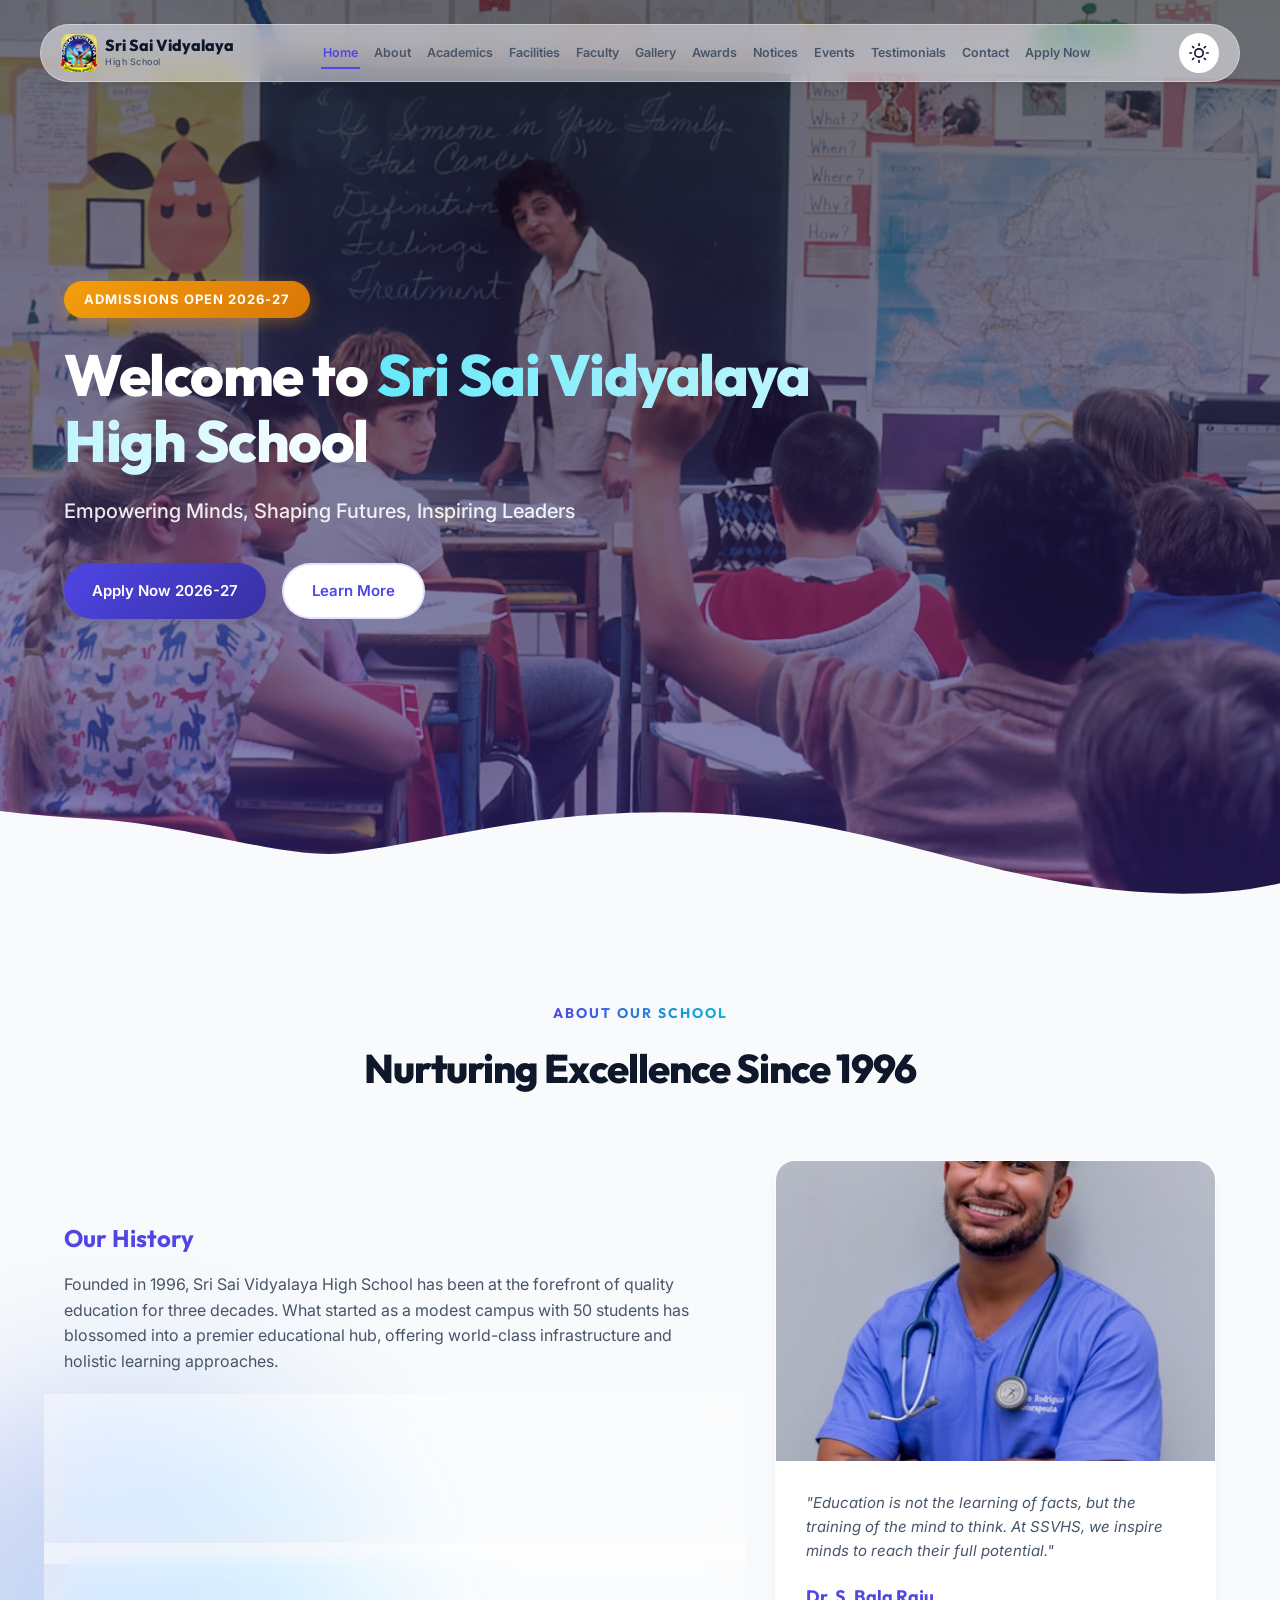
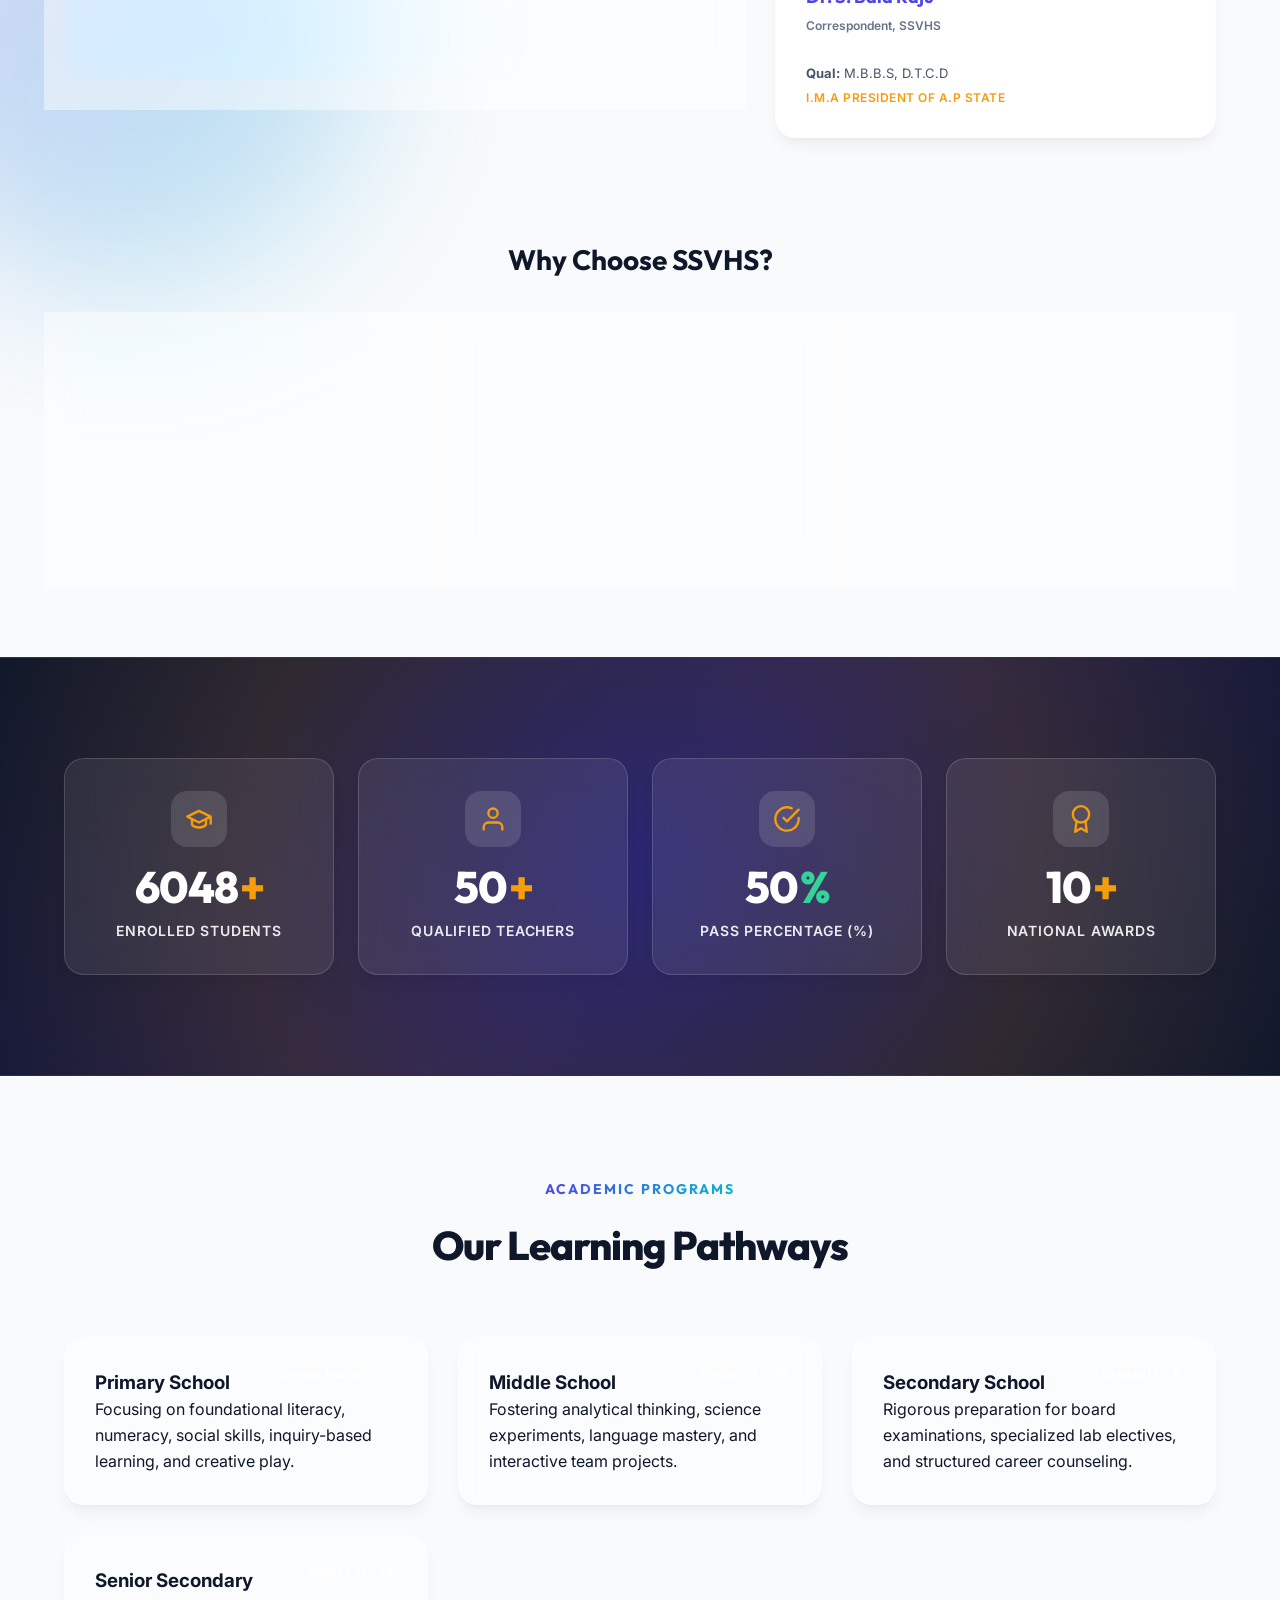
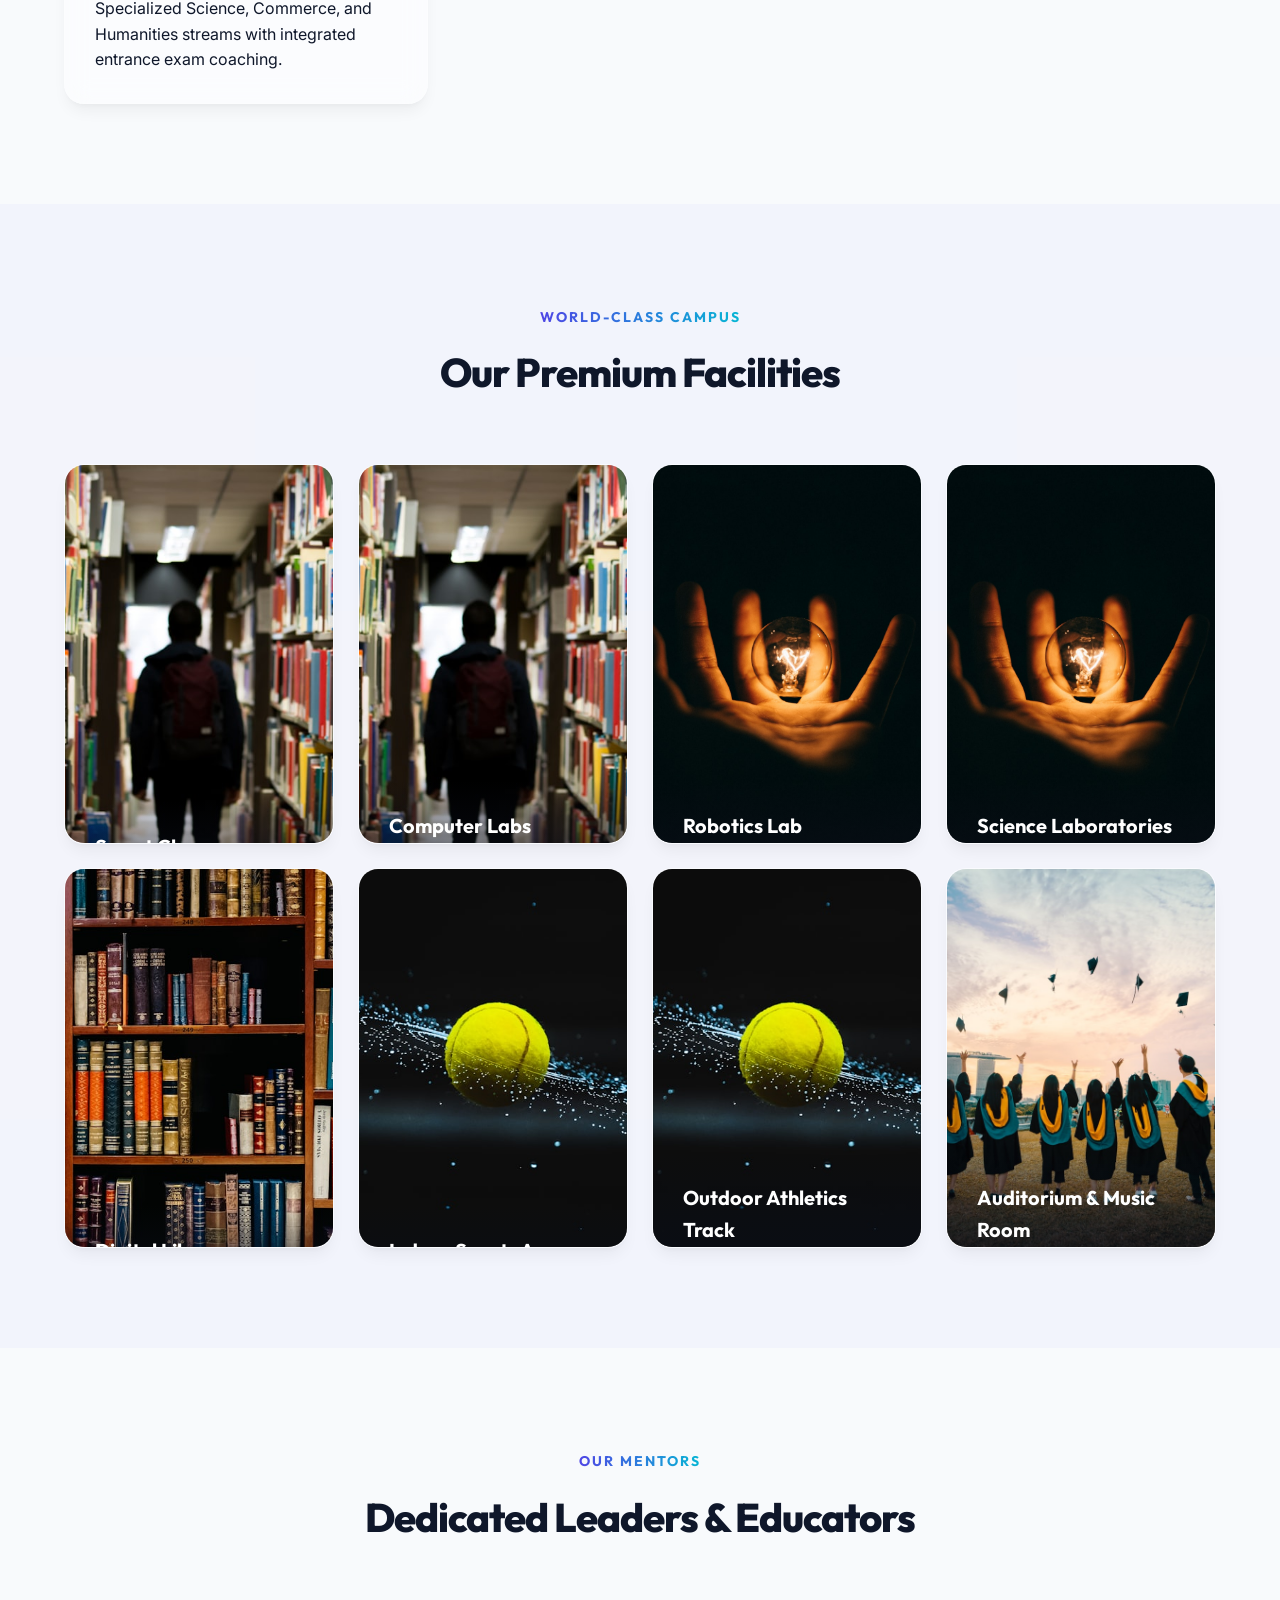
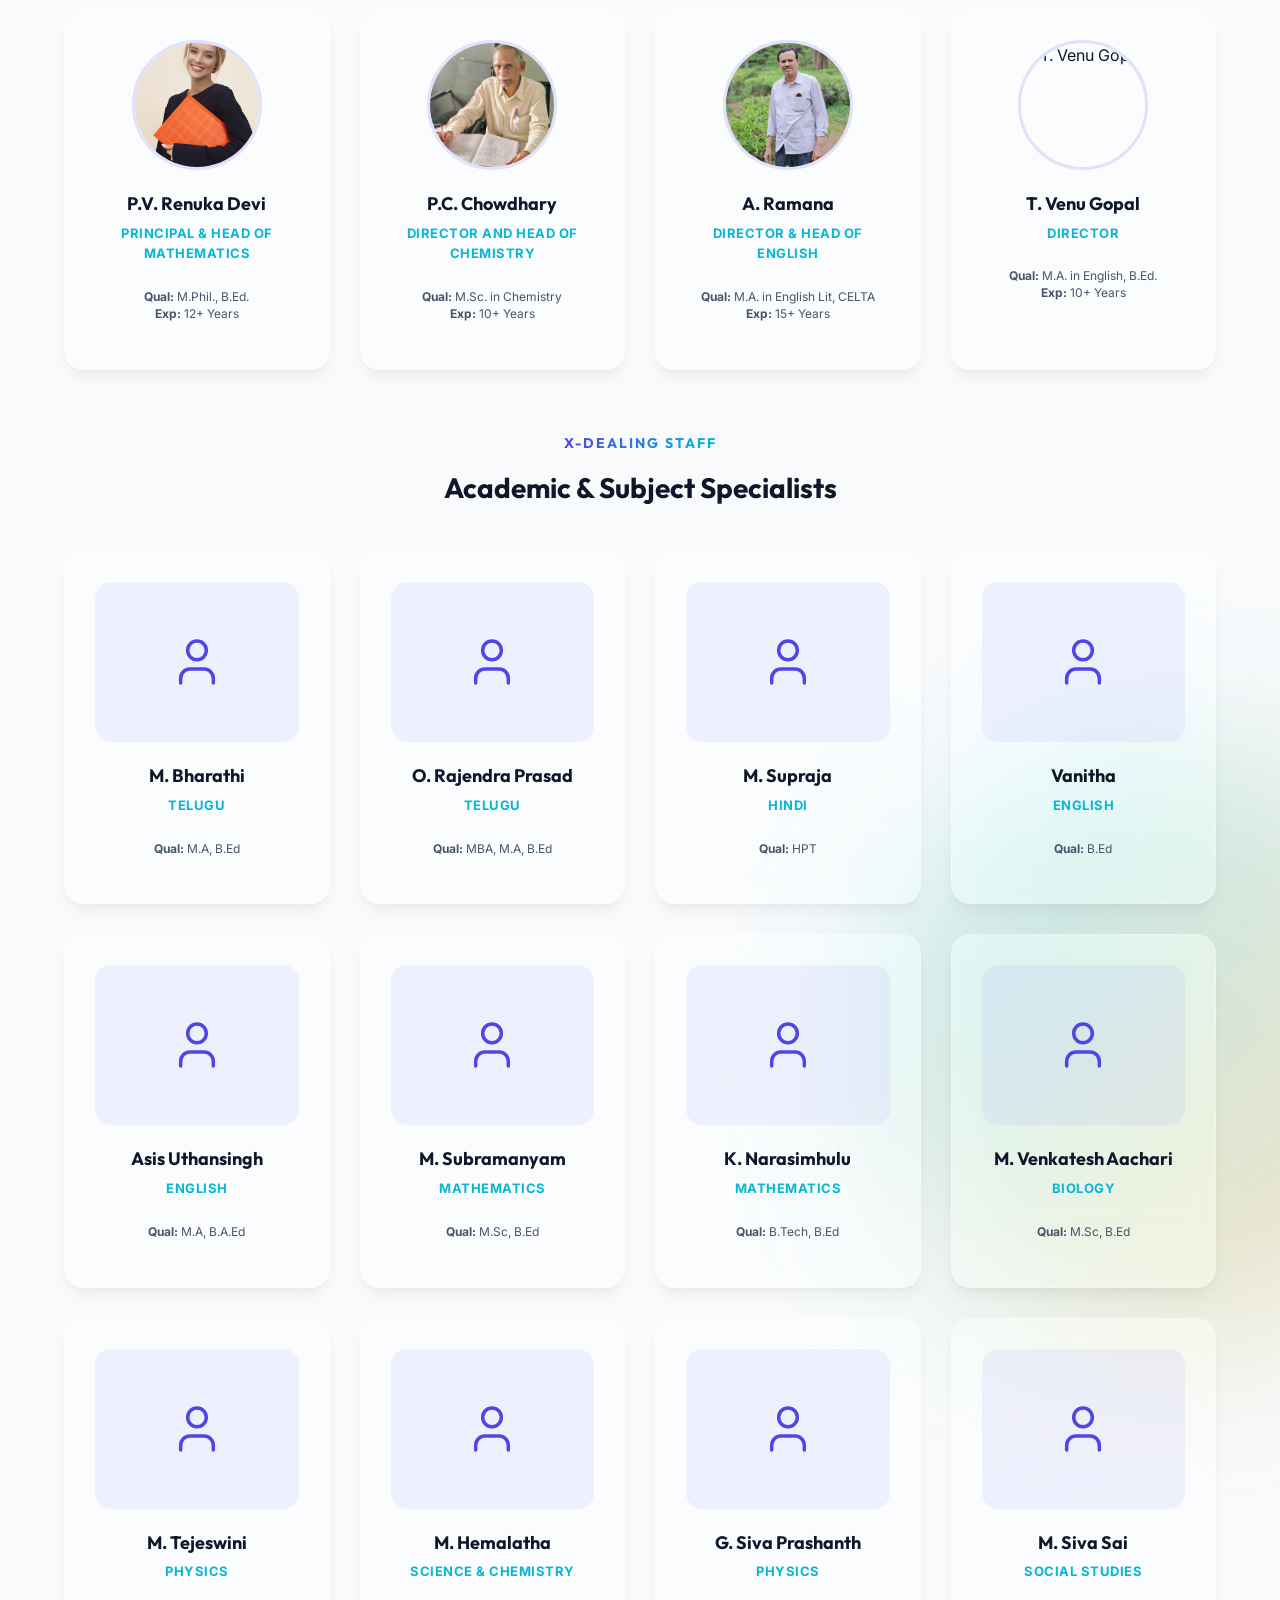
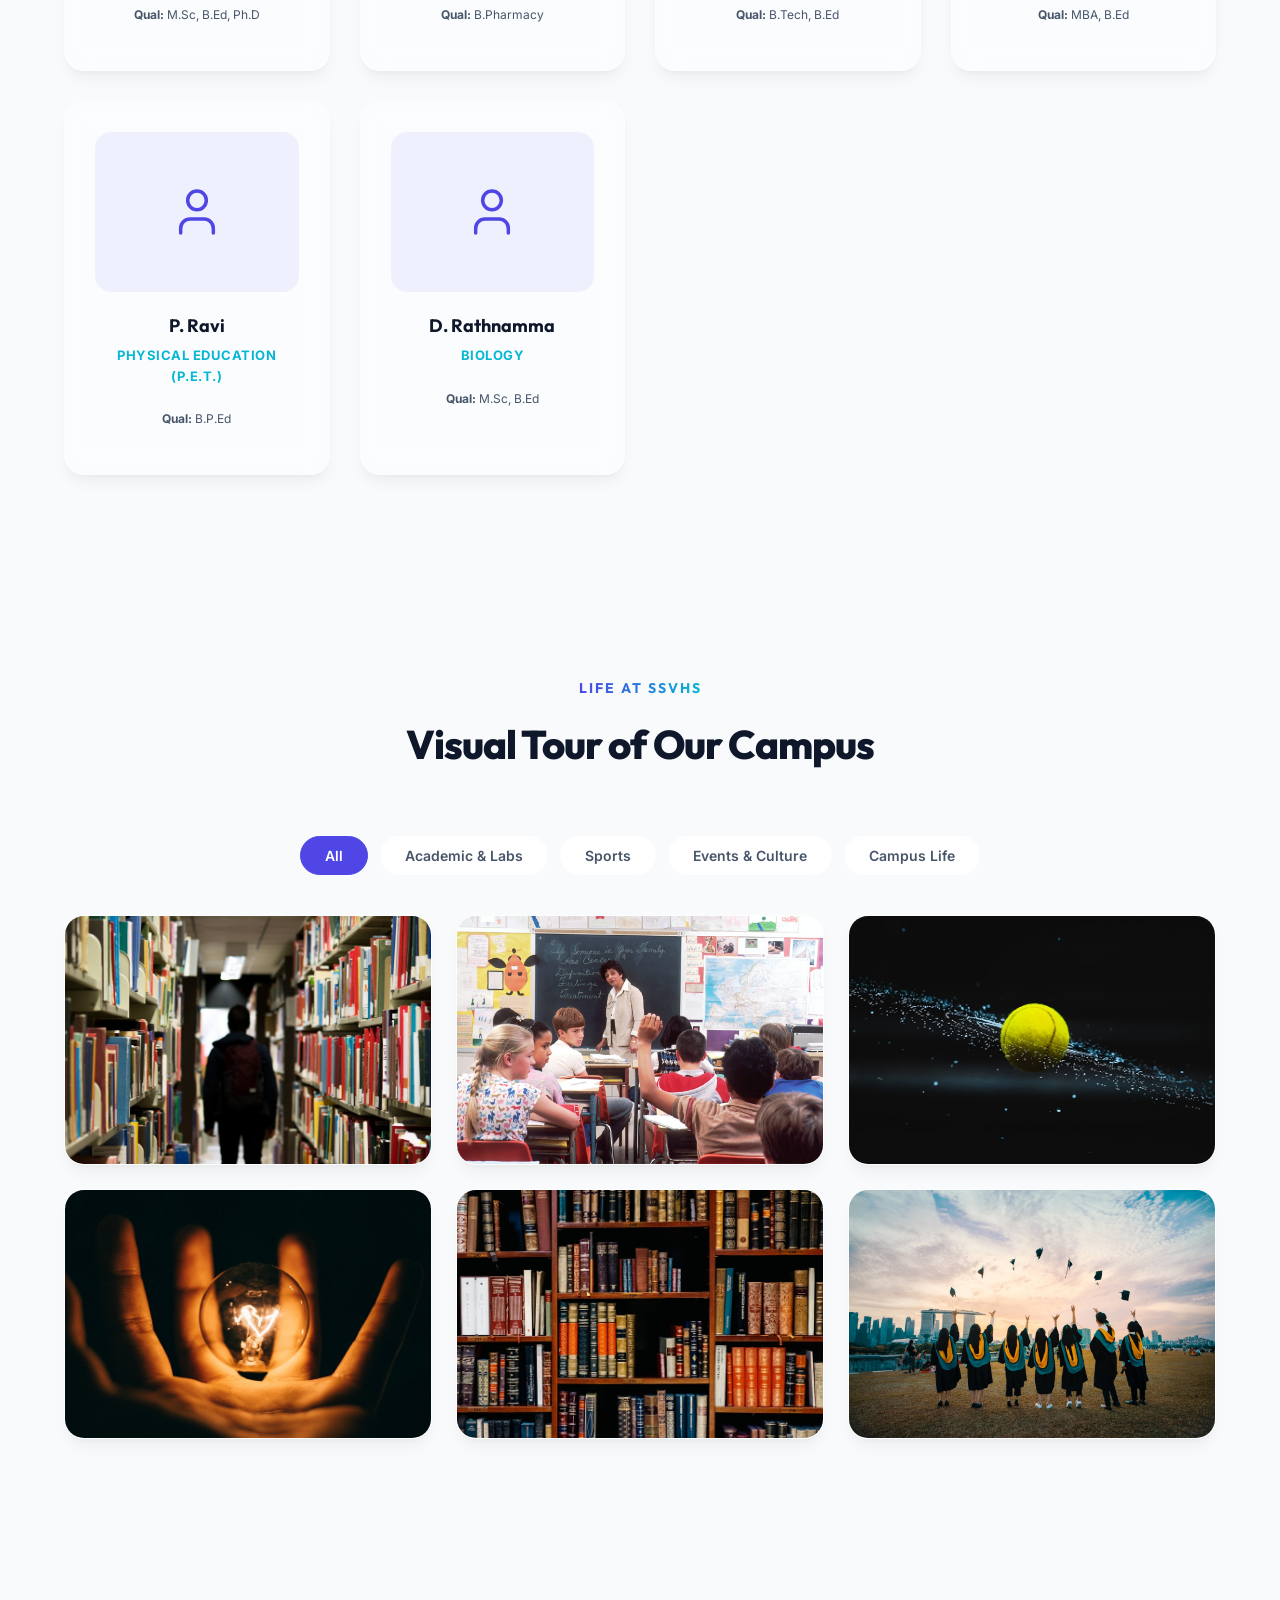
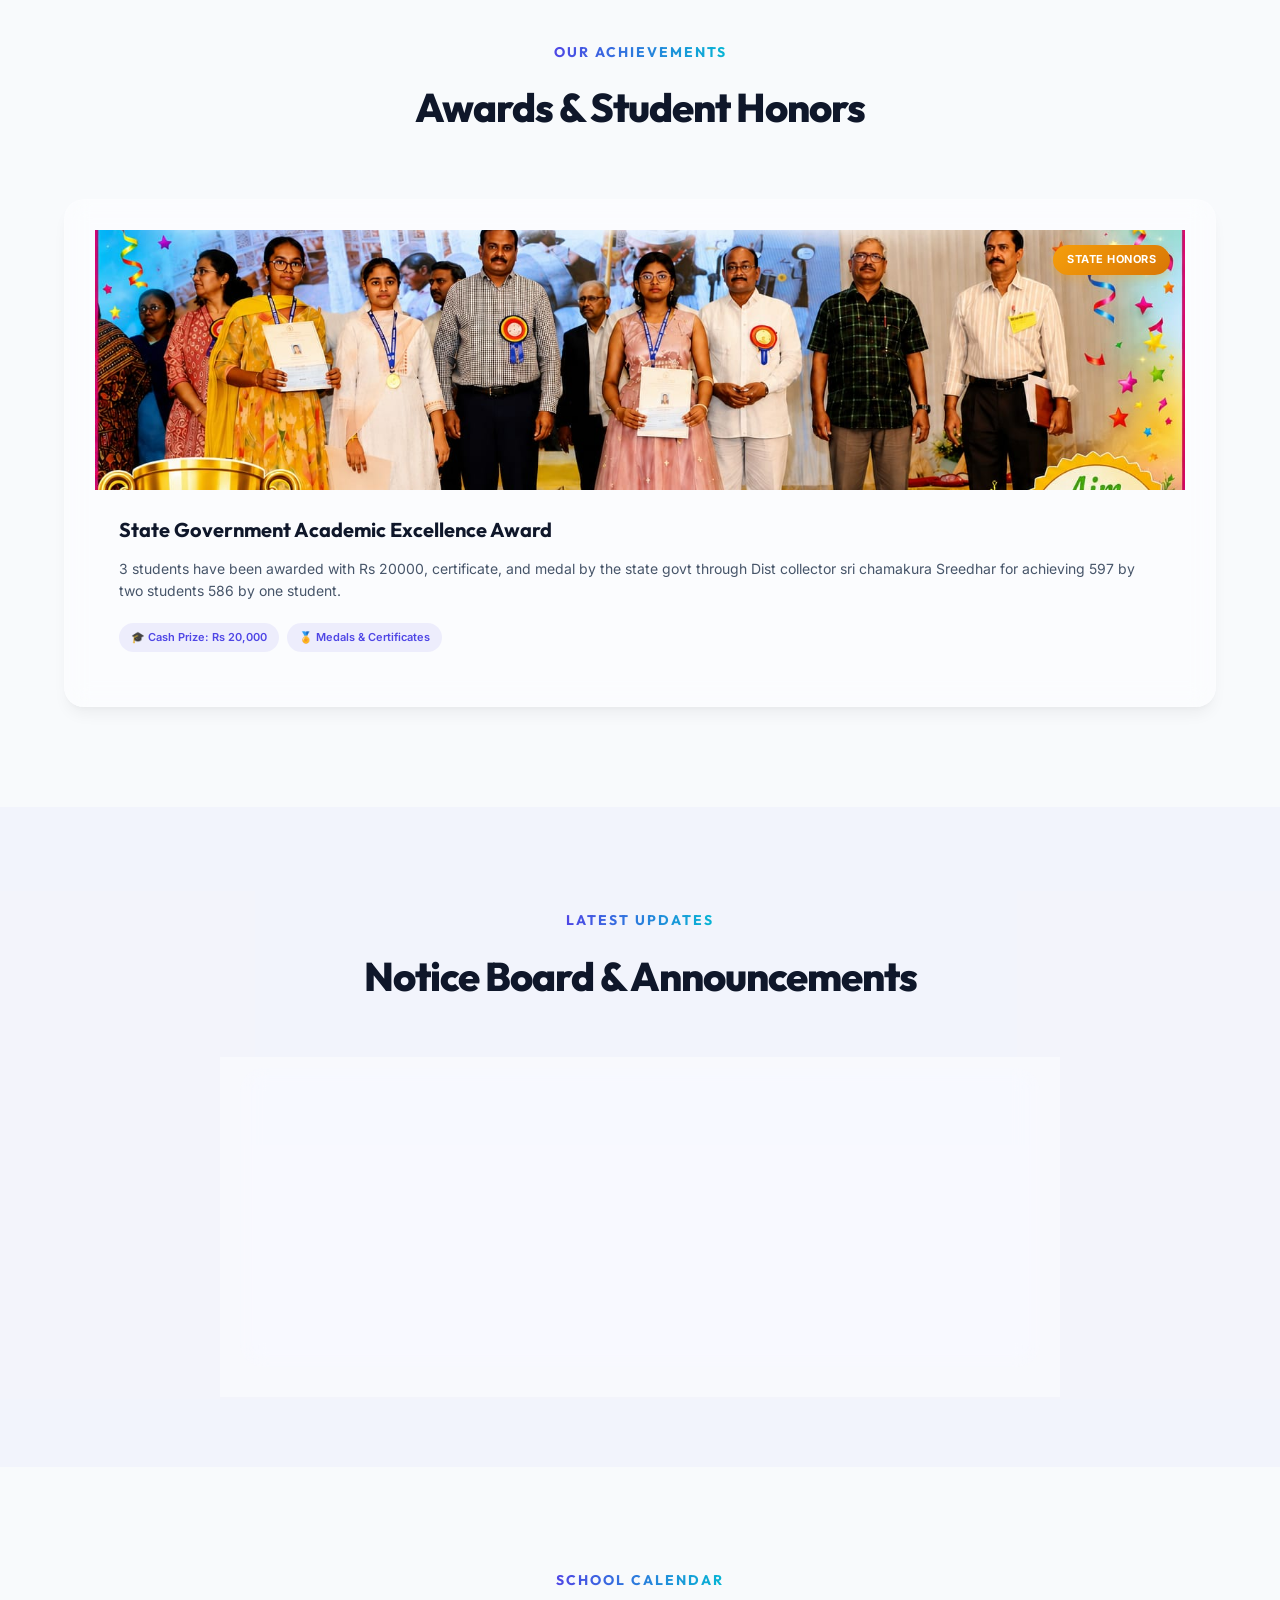
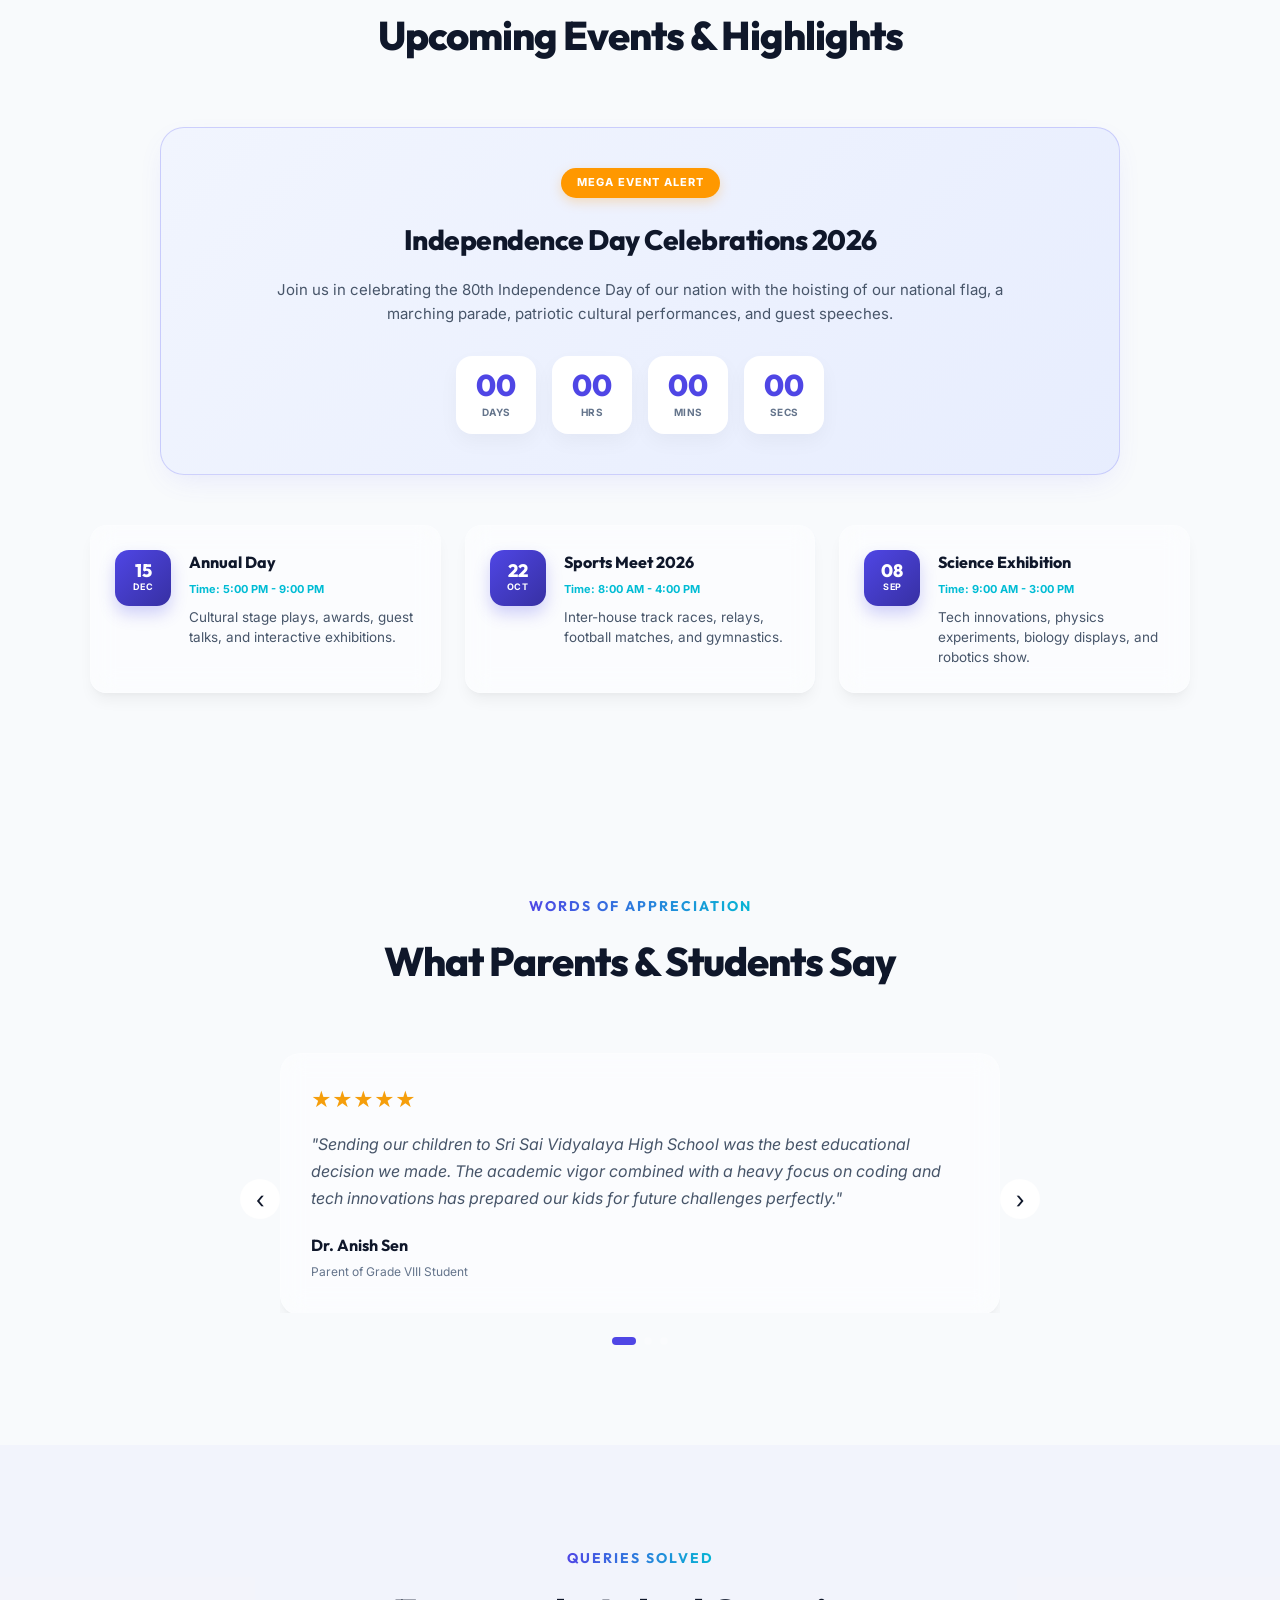
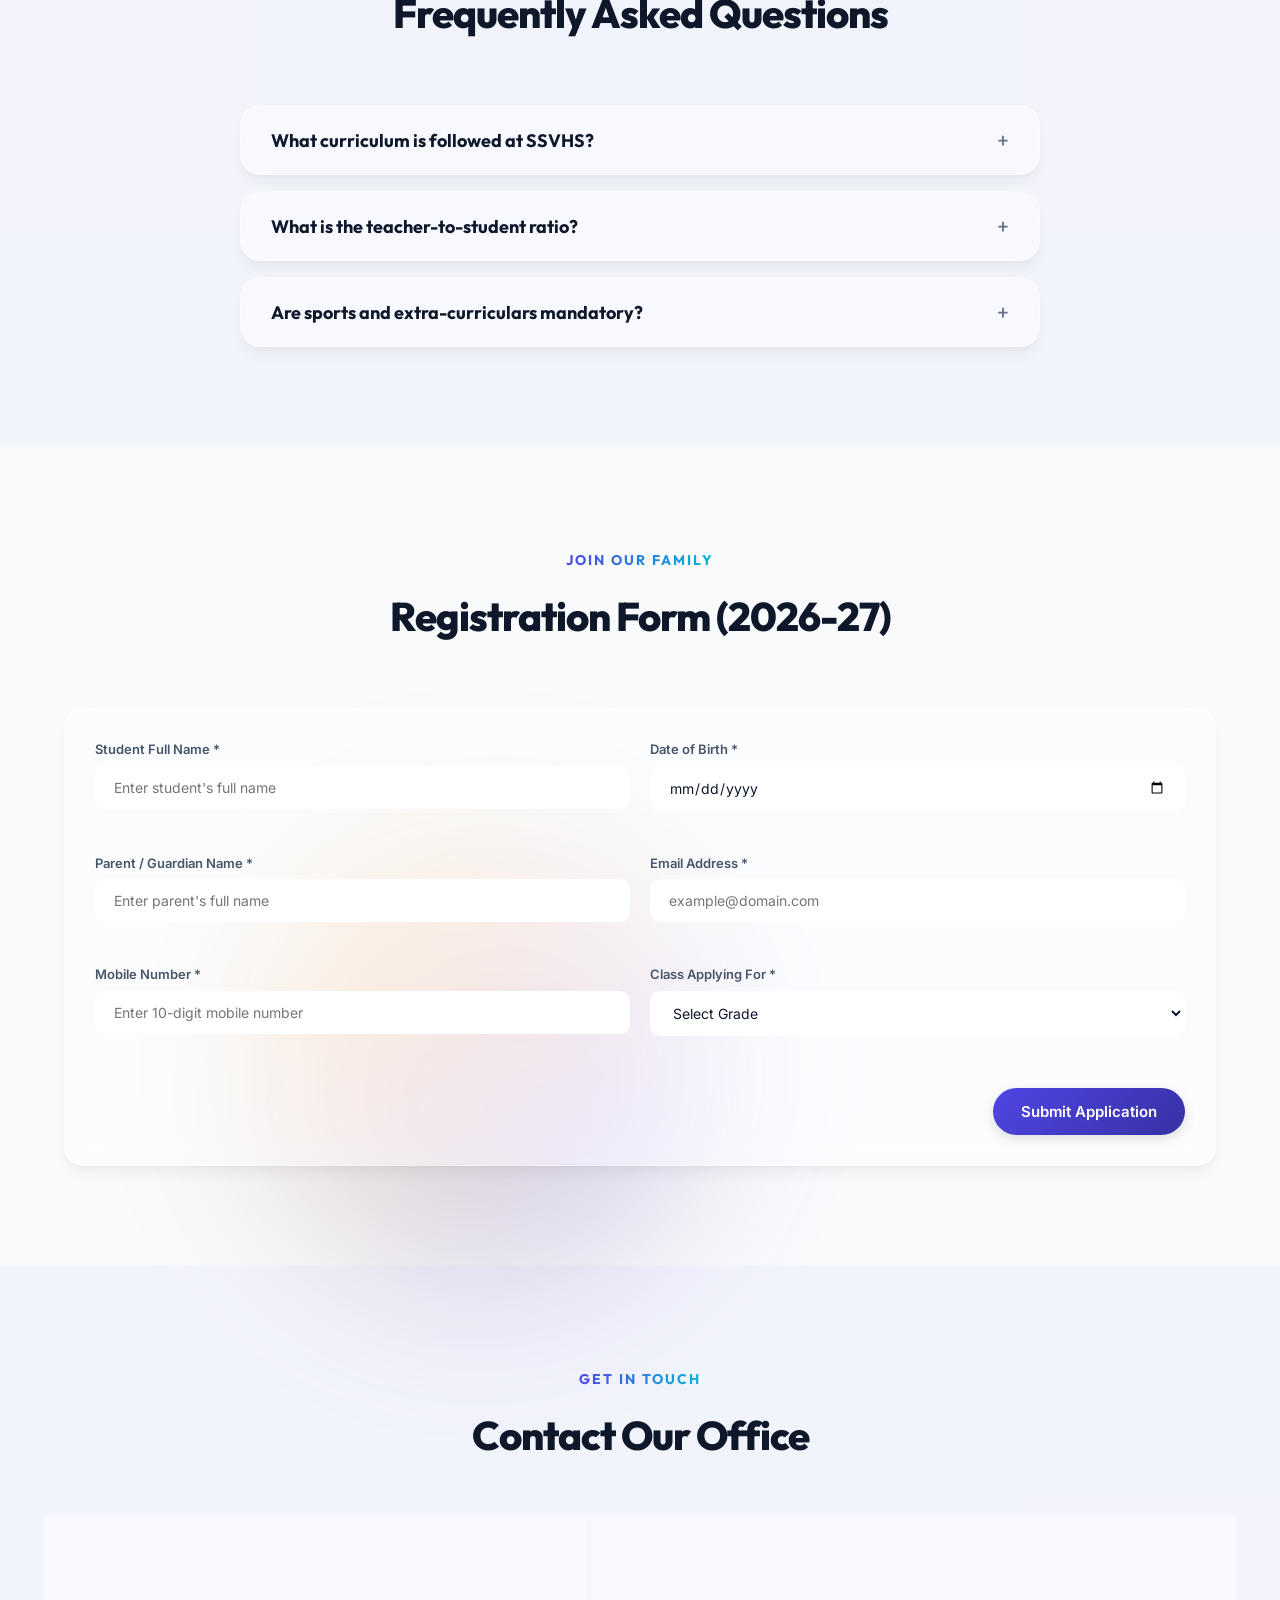
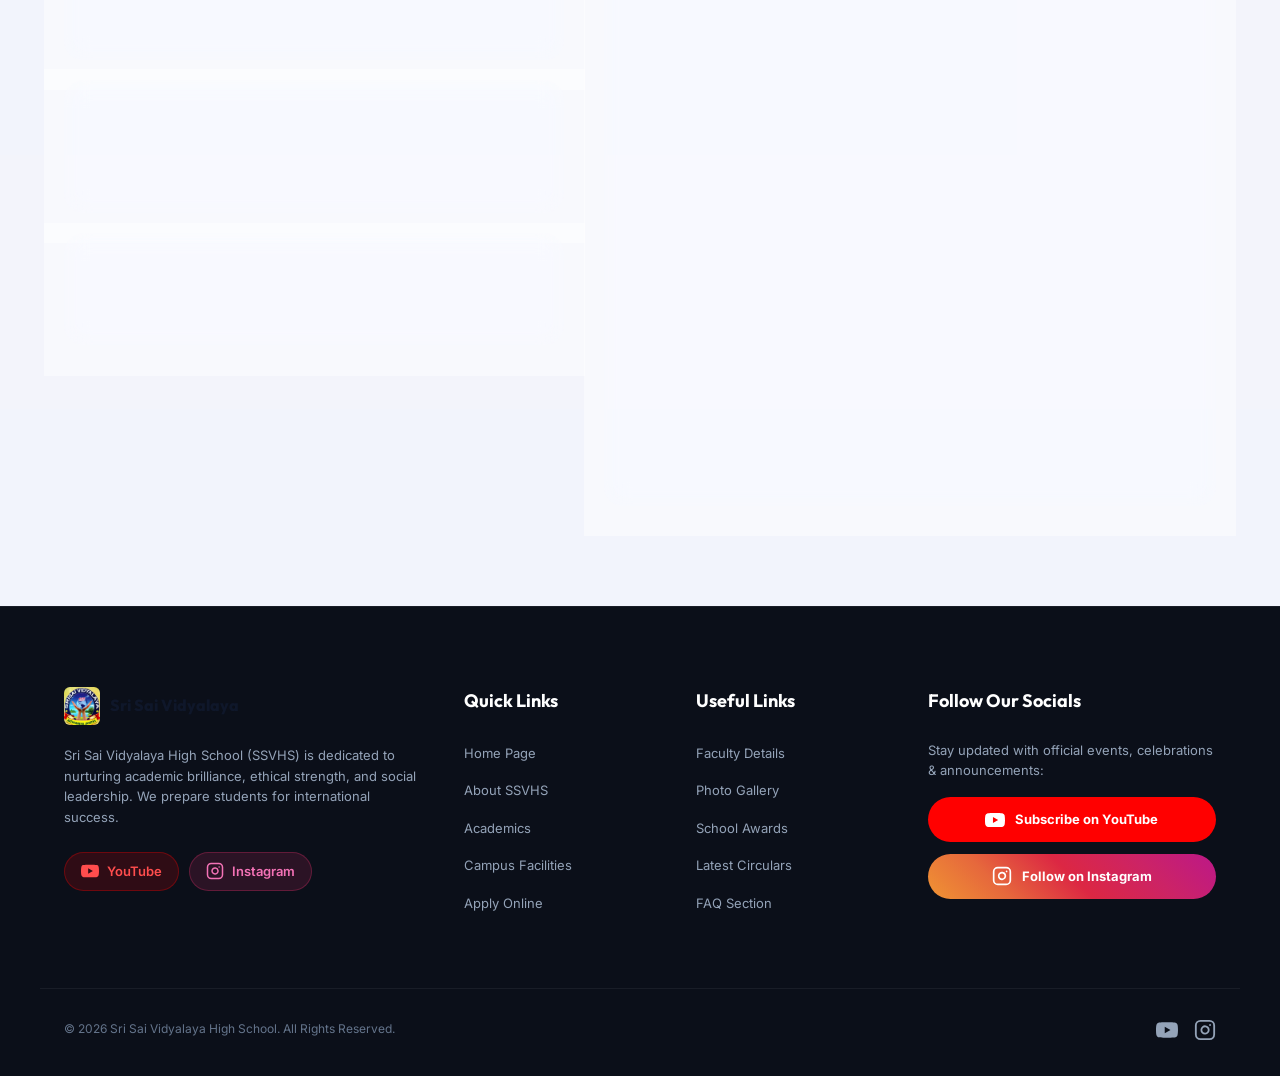
==== commit 2f27fcc4: "Add files via upload" ====
--- a/index.html
+++ b/index.html
@@ -541,7 +541,7 @@
                         <div class="faculty-avatar-container" style="height: 160px; display: flex; justify-content: center; align-items: center; background: rgba(99, 102, 241, 0.08); border-radius: 16px; margin-bottom: 20px;">
                             <svg xmlns="http://www.w3.org/2000/svg" width="56" height="56" viewBox="0 0 24 24" fill="none" stroke="var(--primary)" stroke-width="1.5" stroke-linecap="round" stroke-linejoin="round"><path d="M19 21v-2a4 4 0 0 0-4-4H9a4 4 0 0 0-4 4v2"/><circle cx="12" cy="7" r="4"/></svg>
                         </div>
-                        <h4>Prashanth</h4>
+                        <h4>G. Siva Prashanth</h4>
                         <span class="faculty-subject">Physics</span>
                         <div class="faculty-qualifications">
                             <p><strong>Qual:</strong> B.Tech, B.Ed</p>
@@ -713,24 +713,24 @@
                 <!-- Mega Event Countdown Card -->
                 <div class="mega-event-card reveal-zoom">
                     <div class="mega-badge">Mega Event Alert</div>
-                    <h3 class="mega-title">30th Annual Day Celebrations 2026</h3>
-                    <p class="mega-desc">Join us in celebrating three decades of excellence, innovation, and achievements with dramatic performances, orchestral music, and prize distribution by our chief guest.</p>
+                    <h3 class="mega-title">Independence Day Celebrations 2026</h3>
+                    <p class="mega-desc">Join us in celebrating the 80th Independence Day of our nation with the hoisting of our national flag, a marching parade, patriotic cultural performances, and guest speeches.</p>
                     
-                    <div id="countdownTimer" class="countdown-grid" data-date="Dec 15, 2026 17:00:00">
+                    <div id="countdownTimer" class="countdown-grid" data-date="Aug 15, 2026 09:00:00">
                         <div class="countdown-item">
-                            <span id="days" class="countdown-num">143</span>
+                            <span id="days" class="countdown-num">00</span>
                             <span class="countdown-label">Days</span>
                         </div>
                         <div class="countdown-item">
-                            <span id="hours" class="countdown-num">20</span>
+                            <span id="hours" class="countdown-num">00</span>
                             <span class="countdown-label">Hrs</span>
                         </div>
                         <div class="countdown-item">
-                            <span id="minutes" class="countdown-num">45</span>
+                            <span id="minutes" class="countdown-num">00</span>
                             <span class="countdown-label">Mins</span>
                         </div>
                         <div class="countdown-item">
-                            <span id="seconds" class="countdown-num">45</span>
+                            <span id="seconds" class="countdown-num">00</span>
                             <span class="countdown-label">Secs</span>
                         </div>
                     </div>
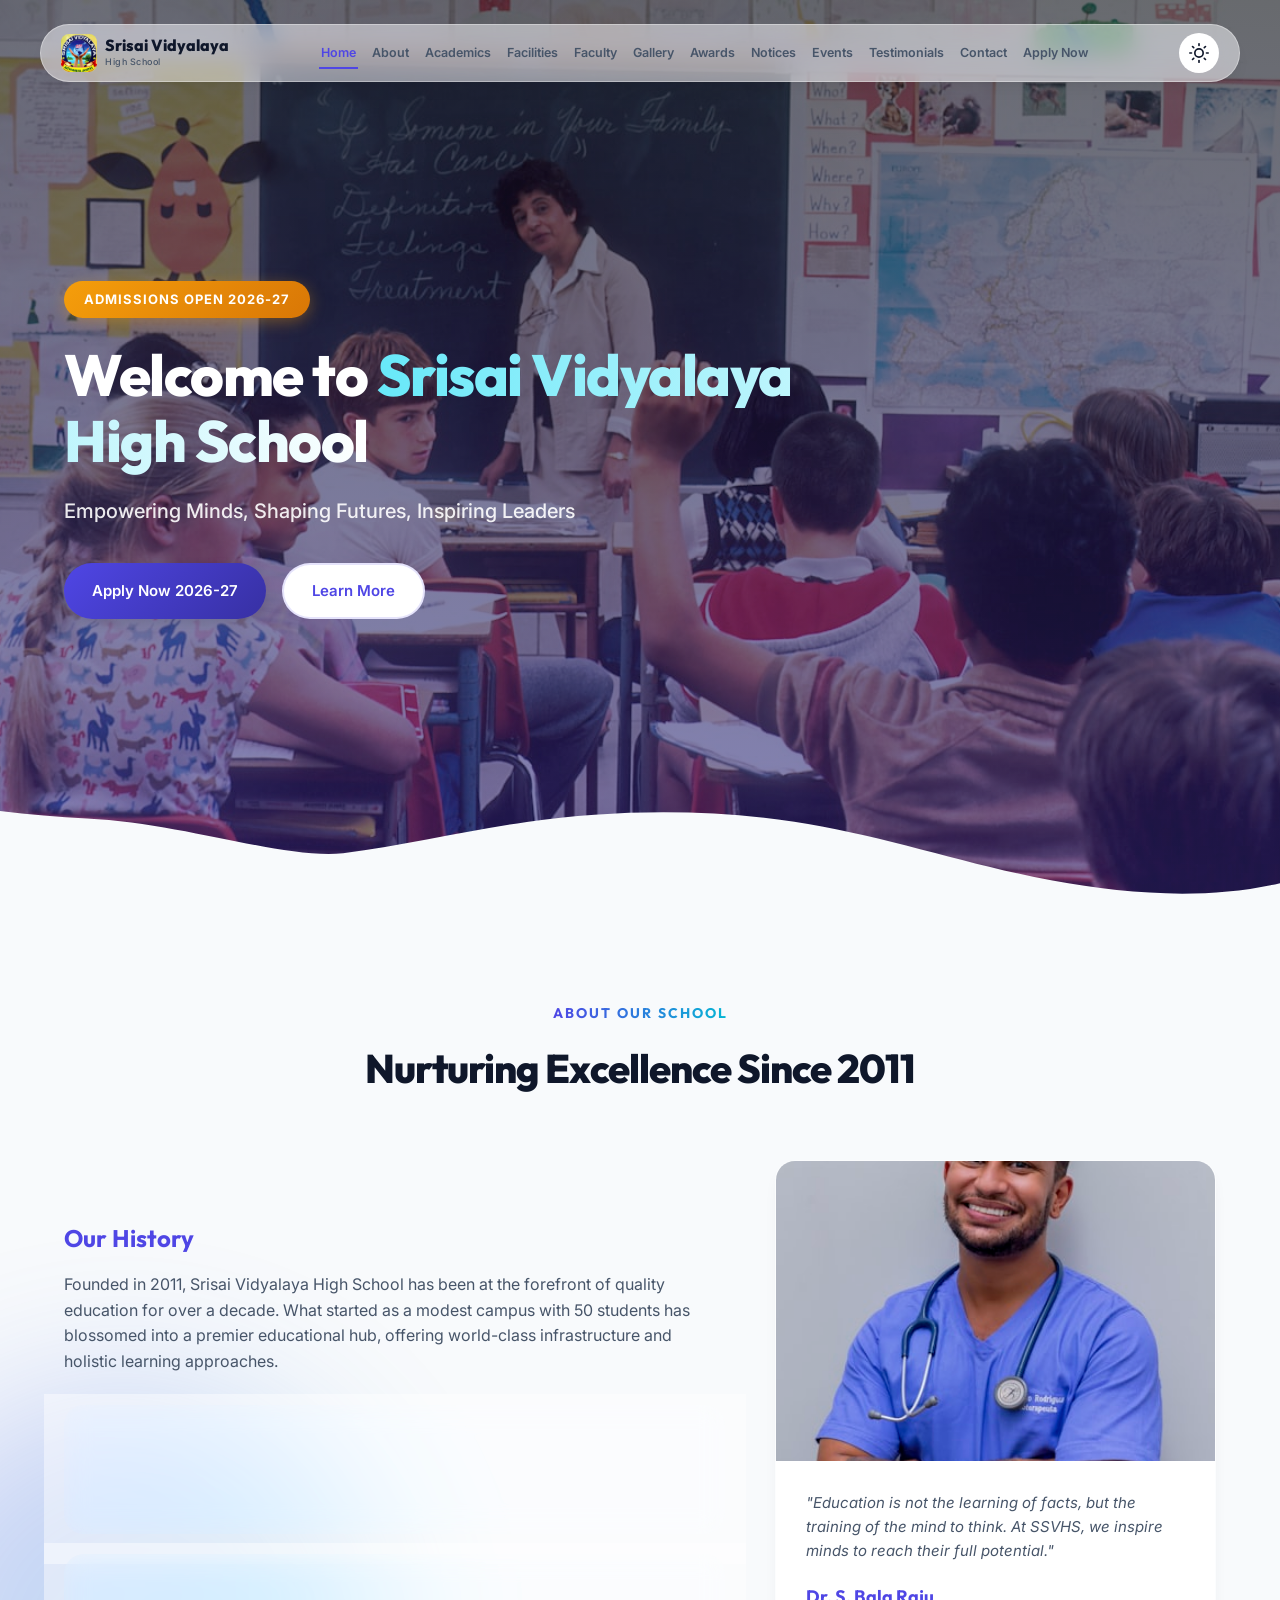
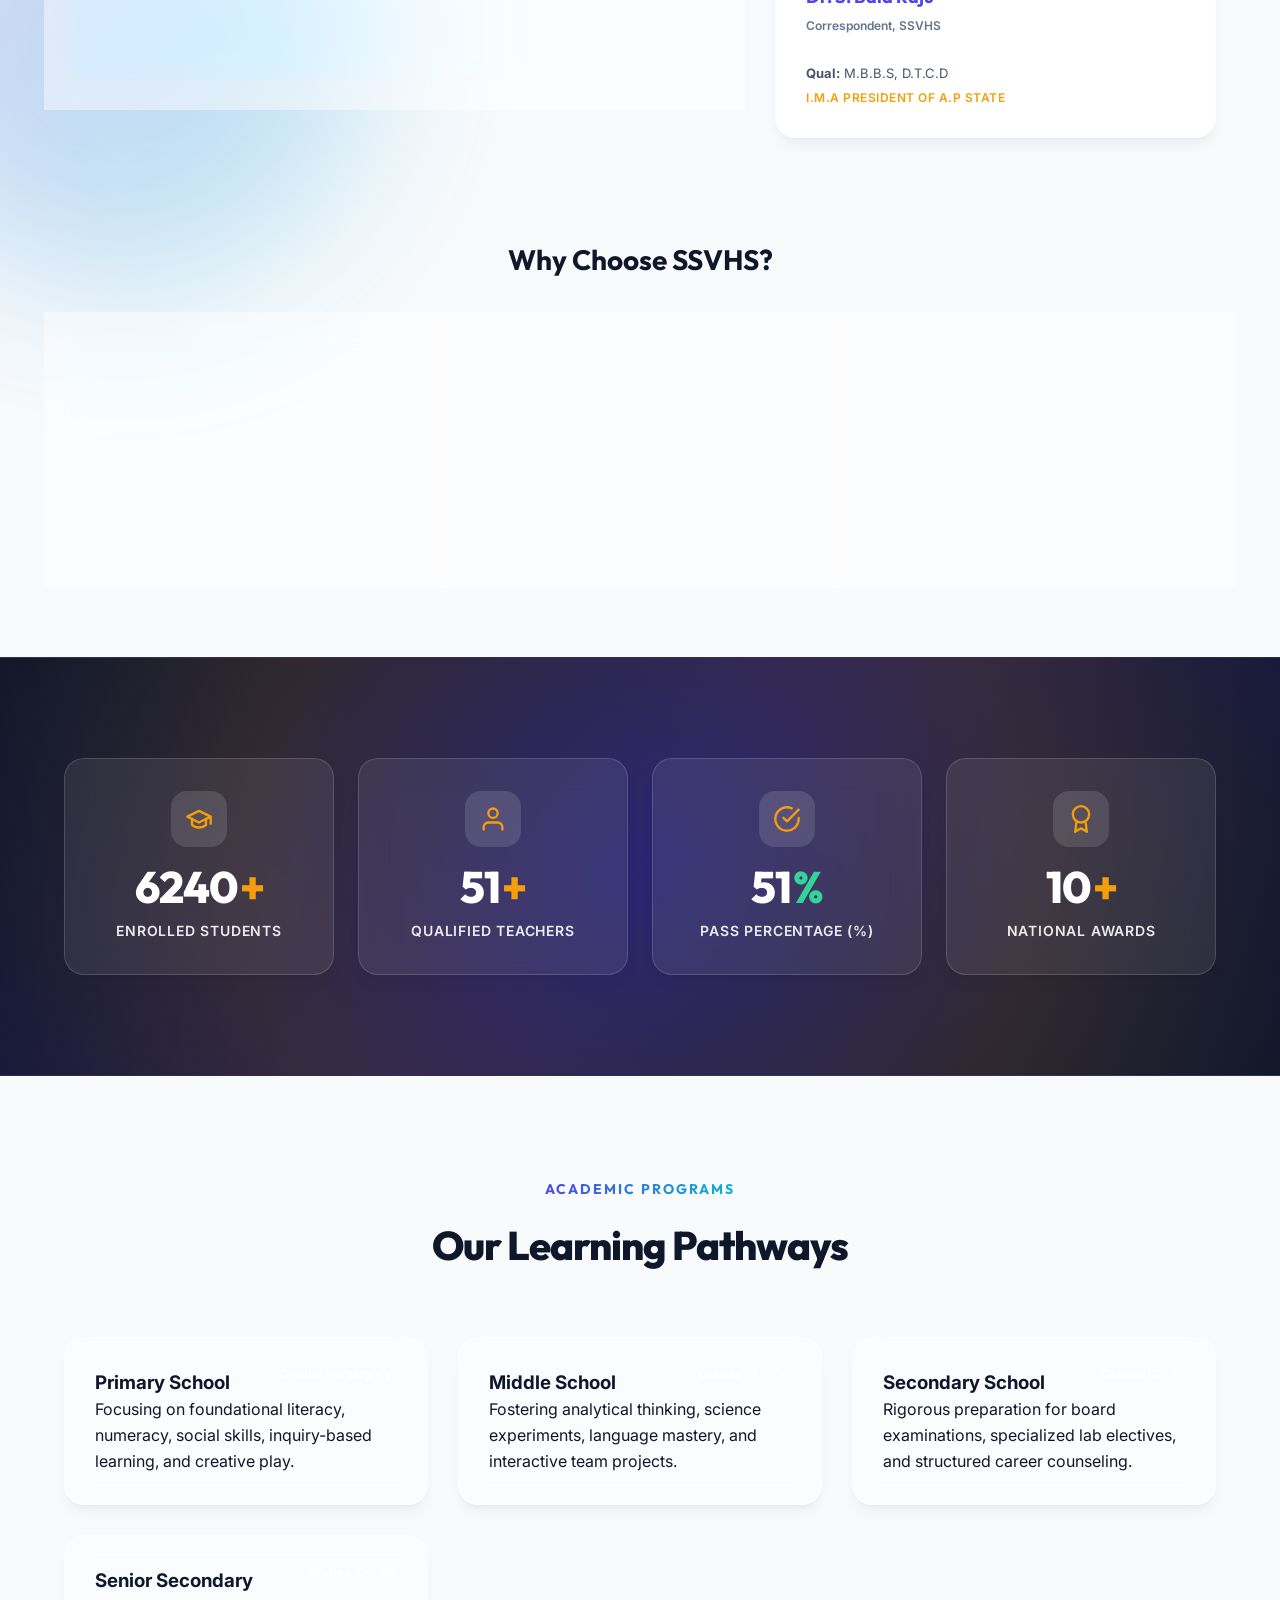
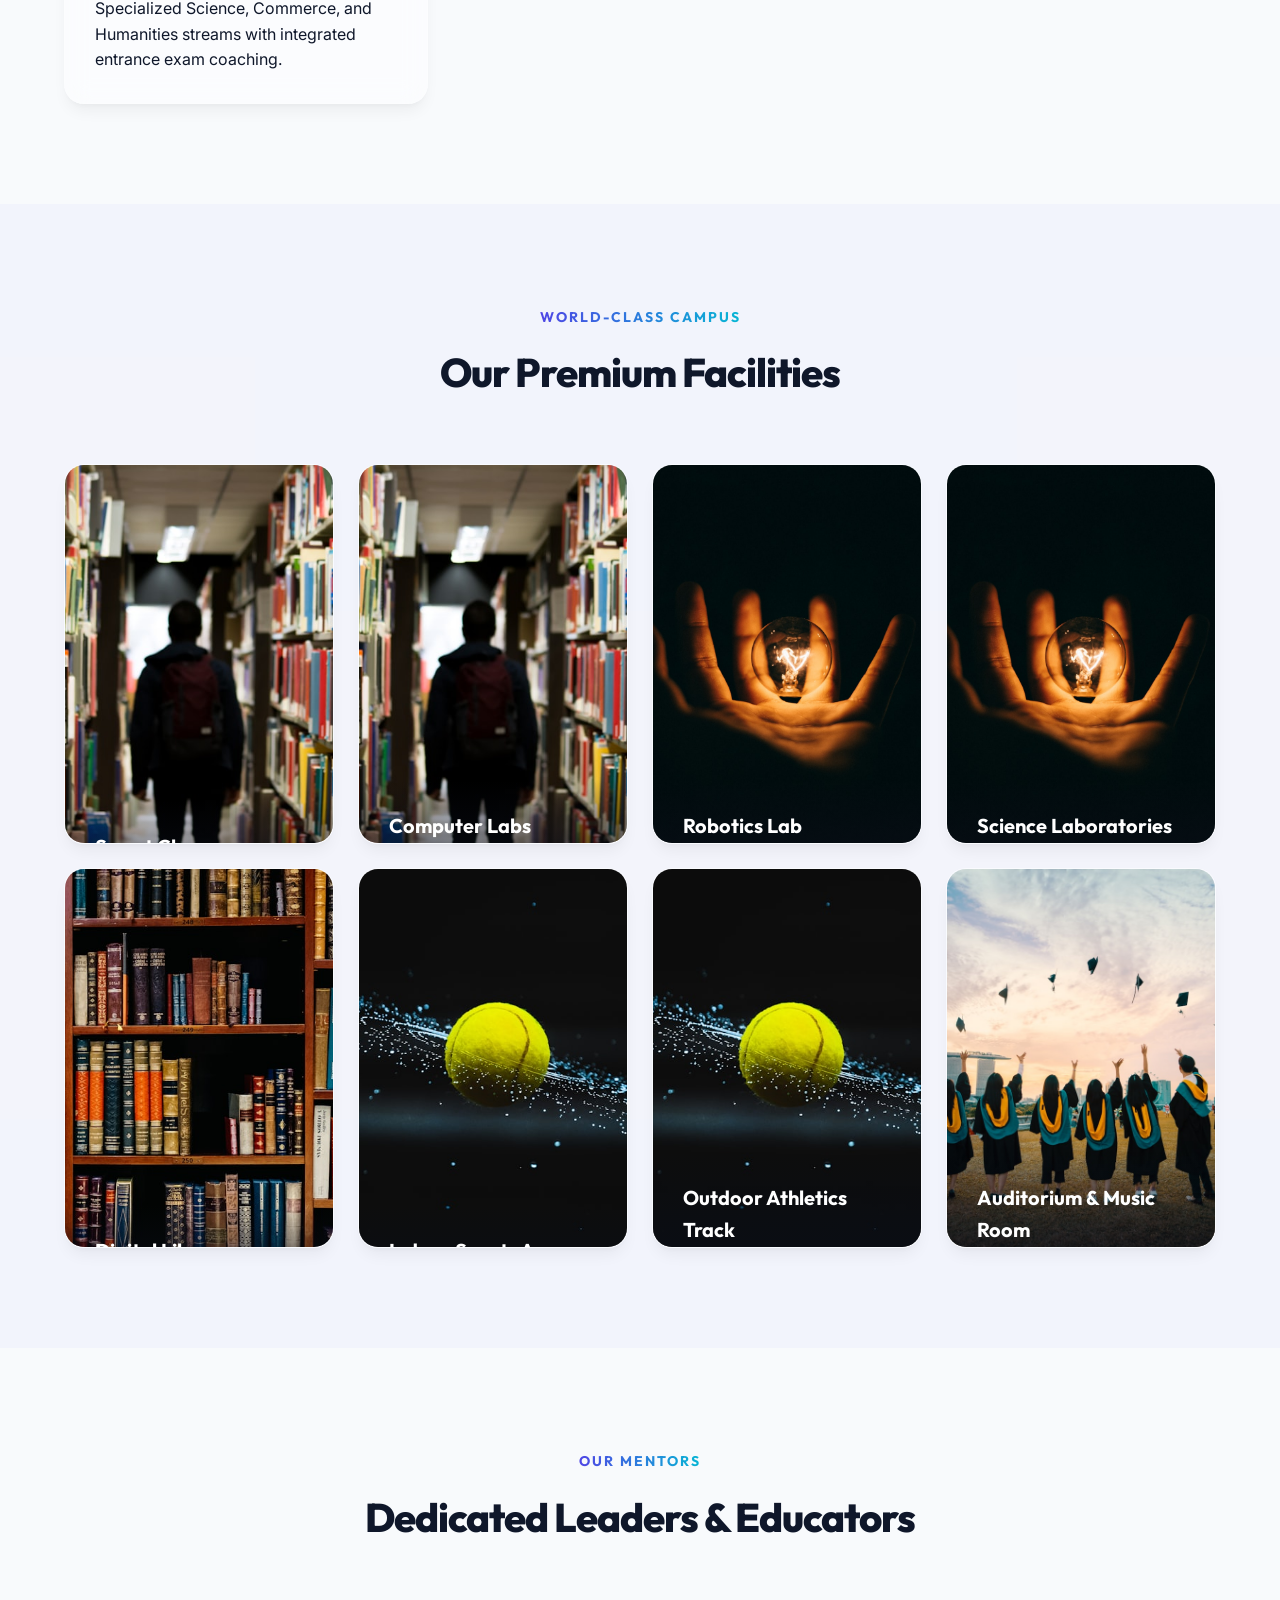
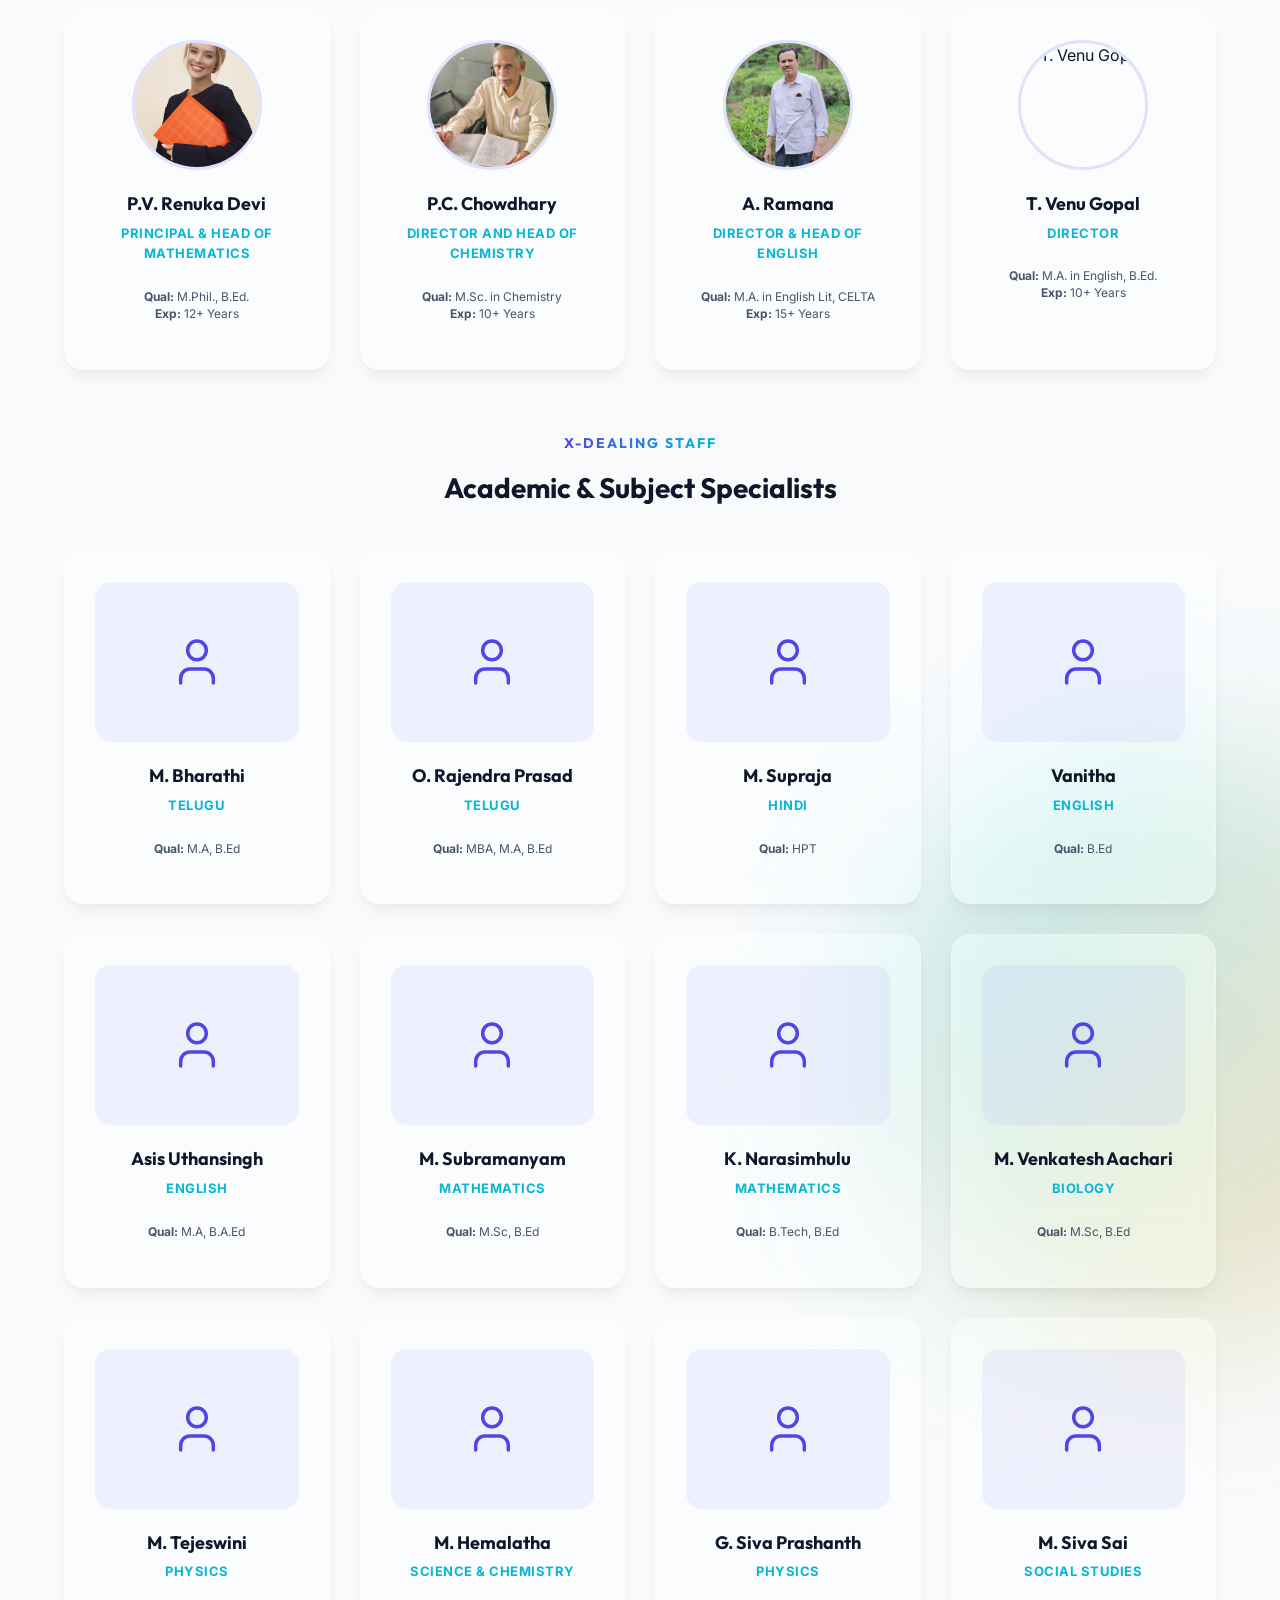
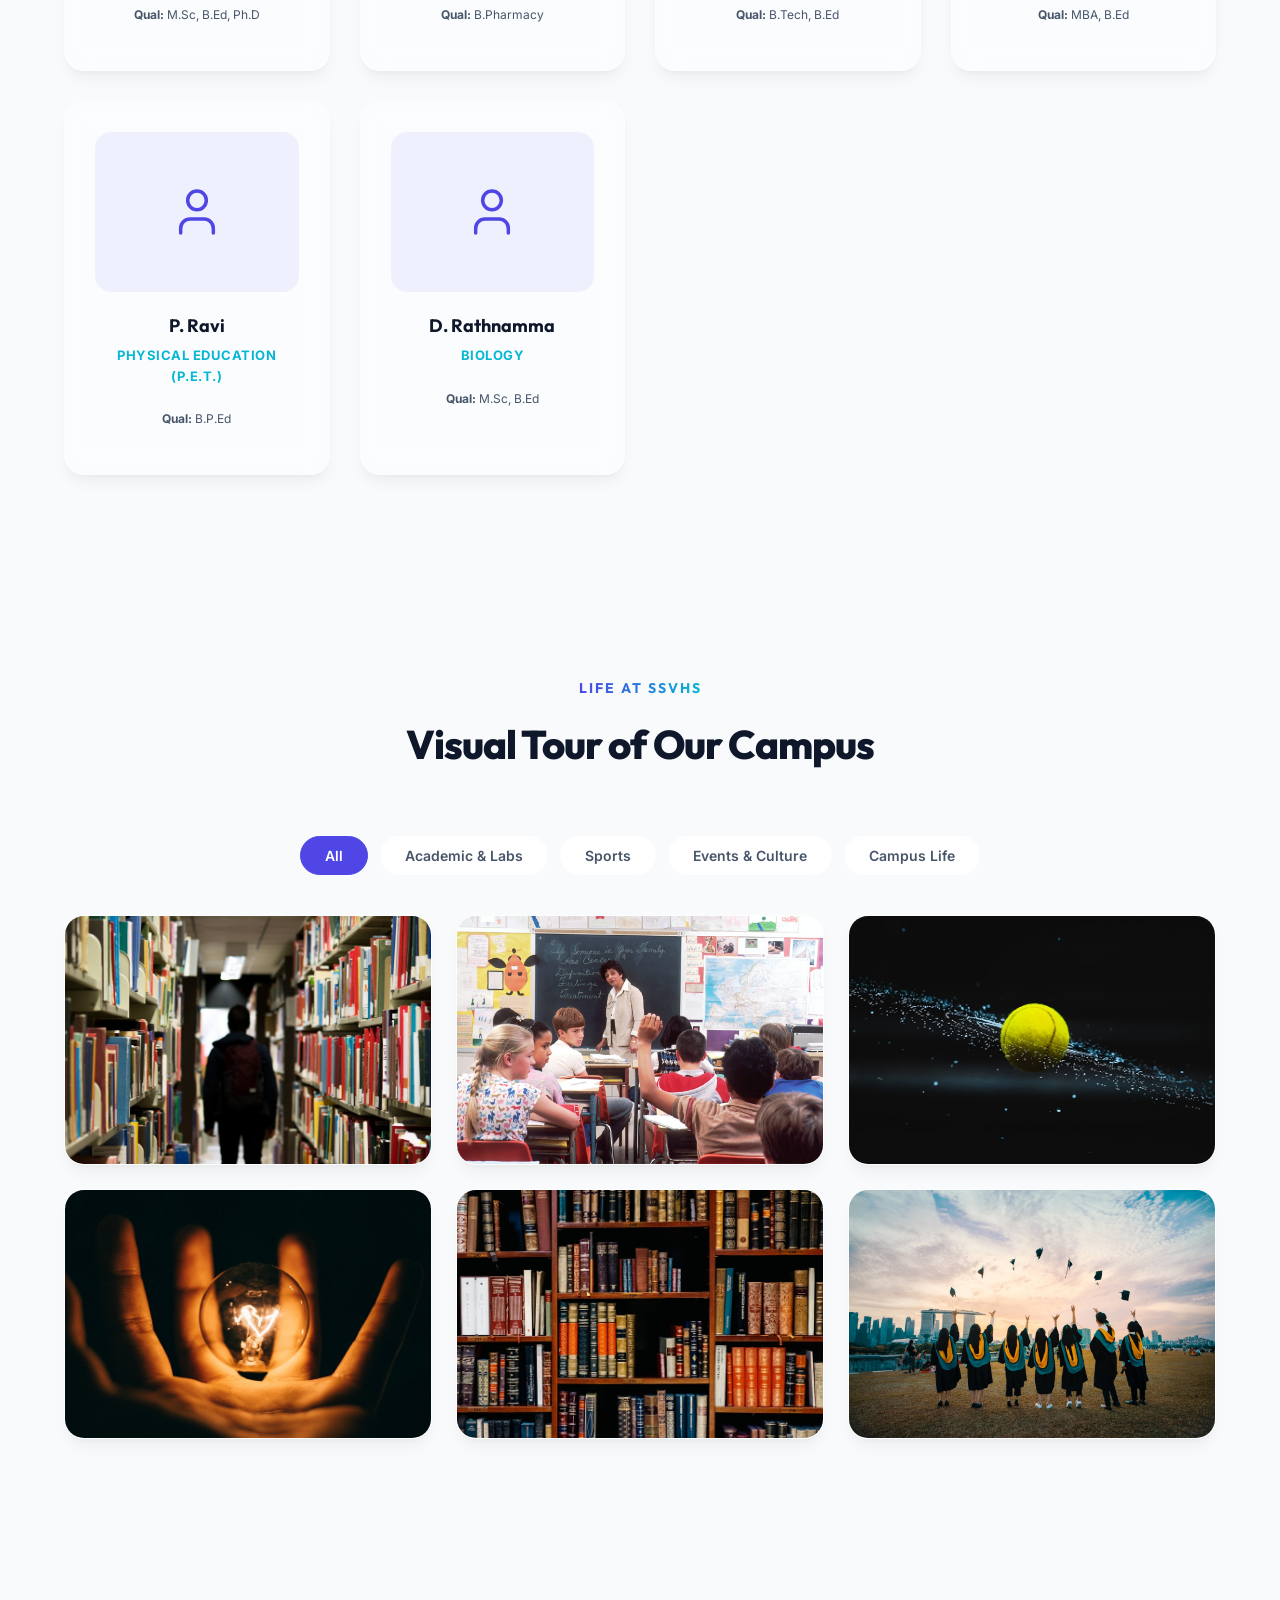
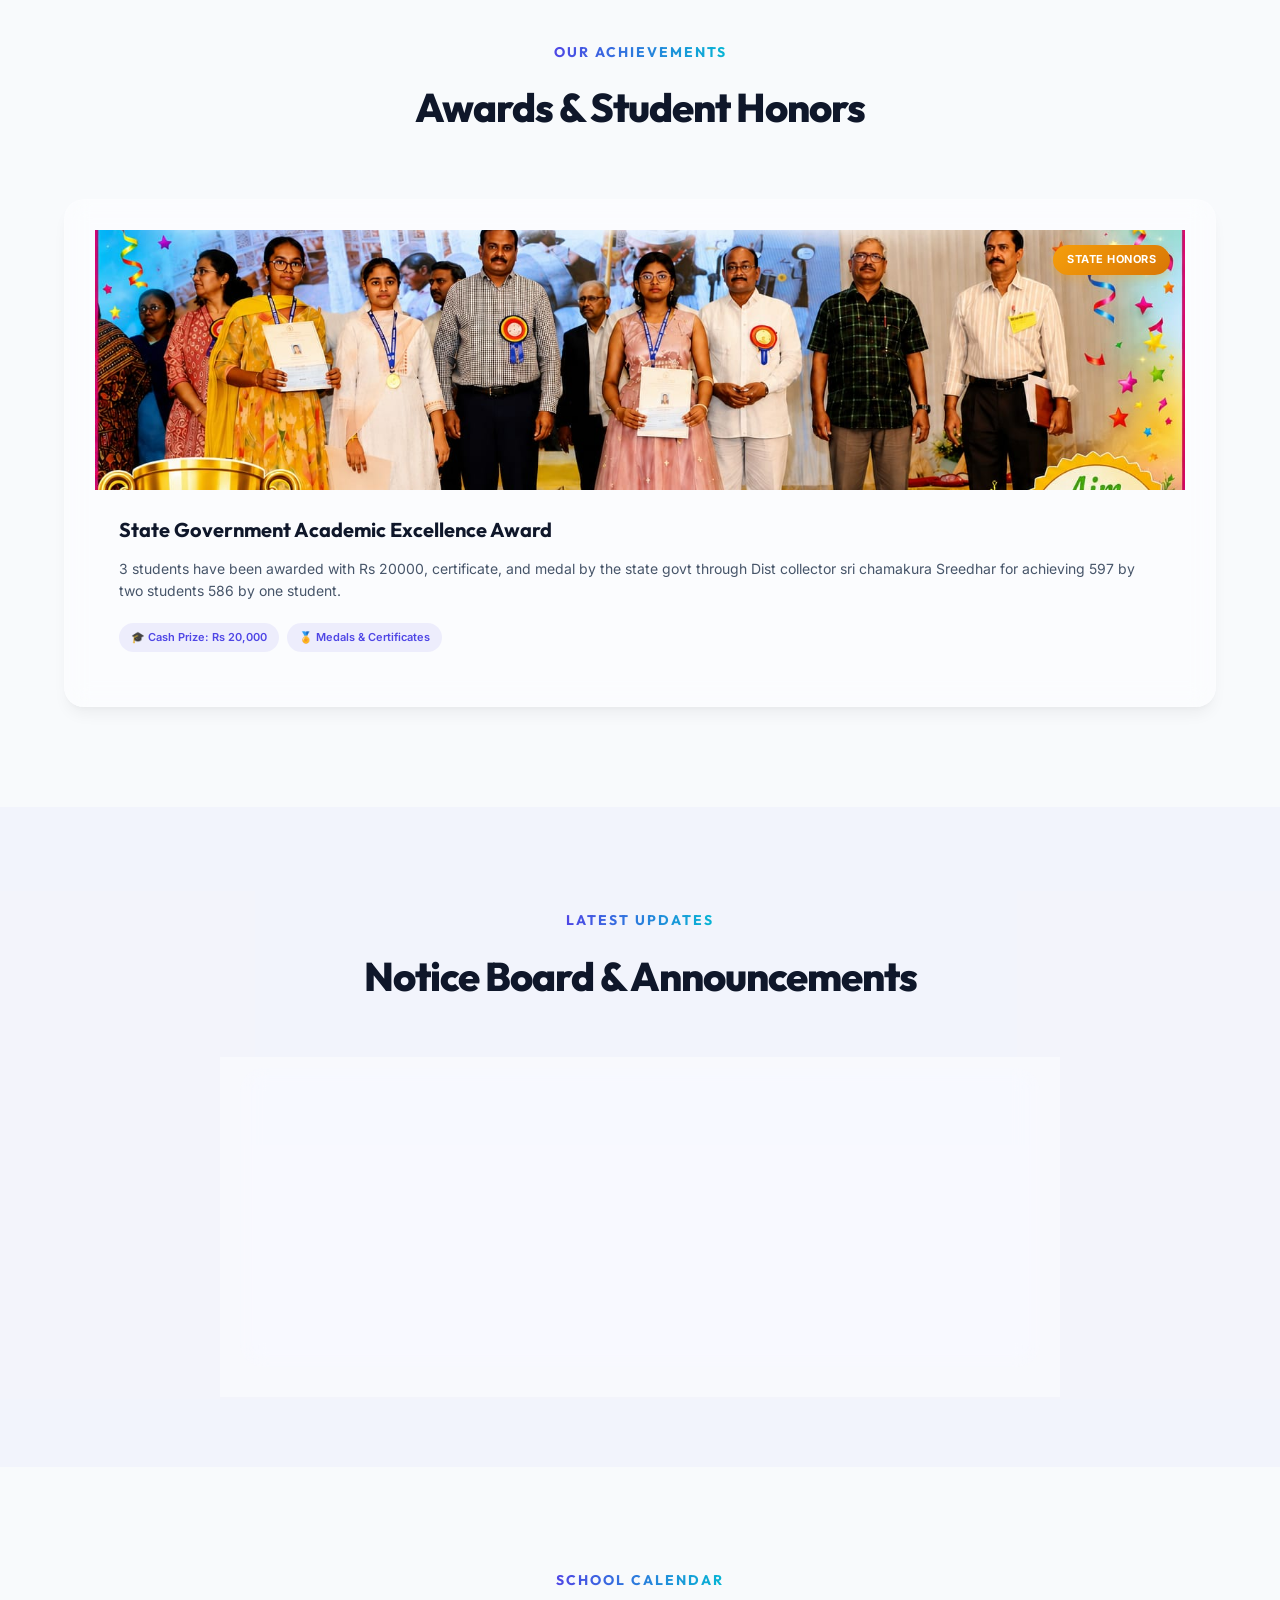
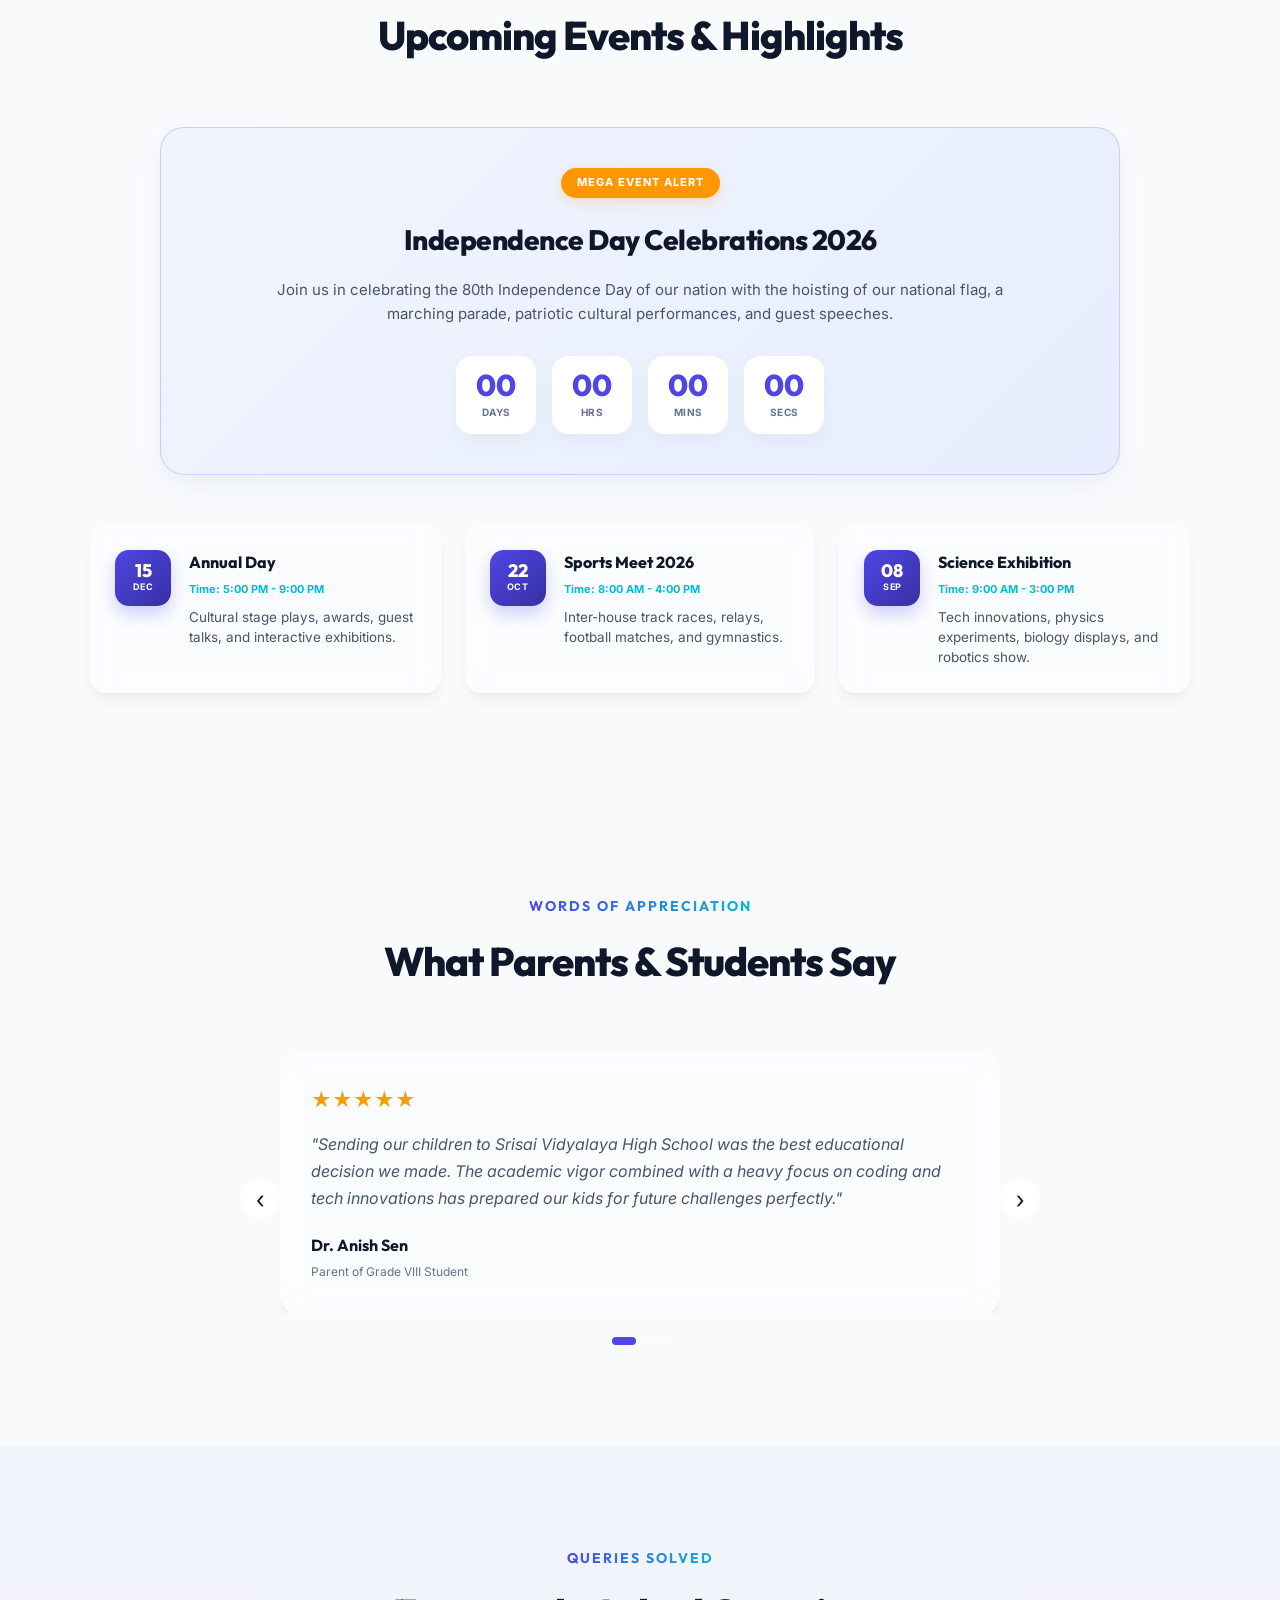
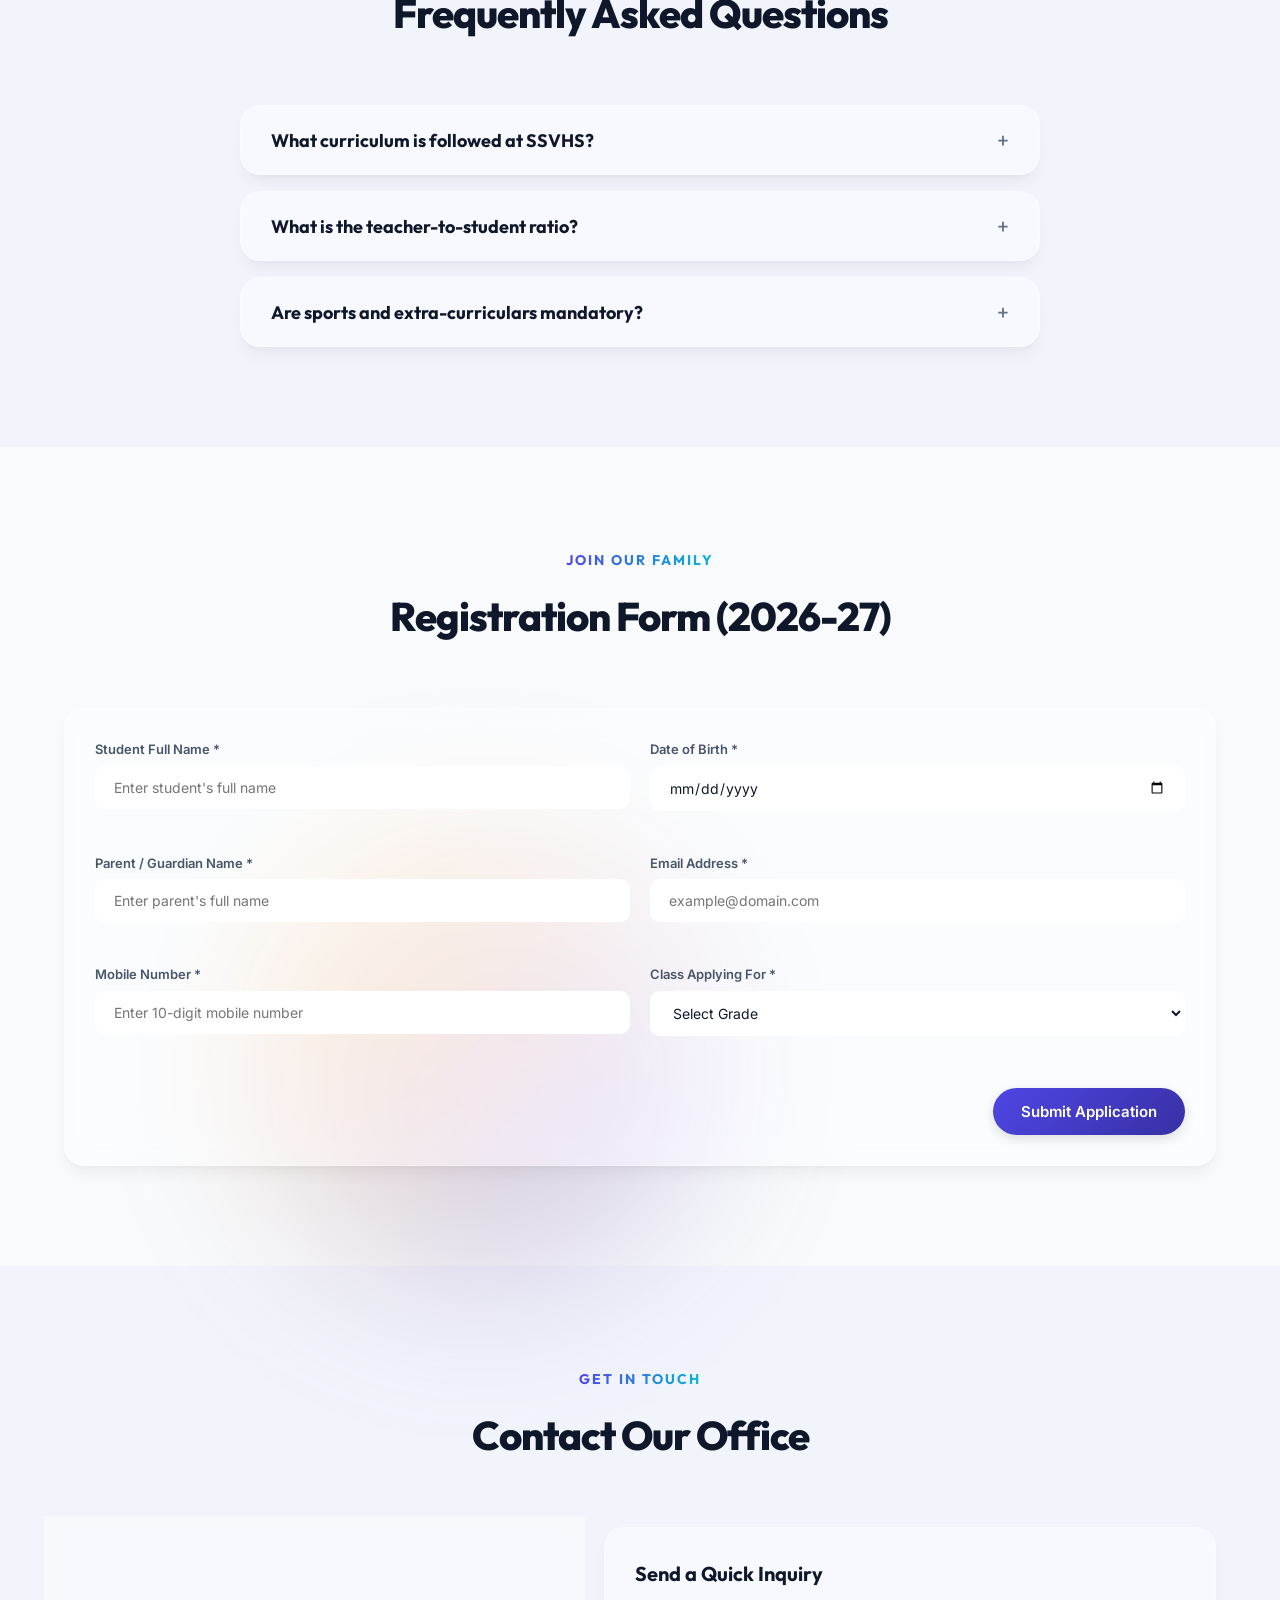
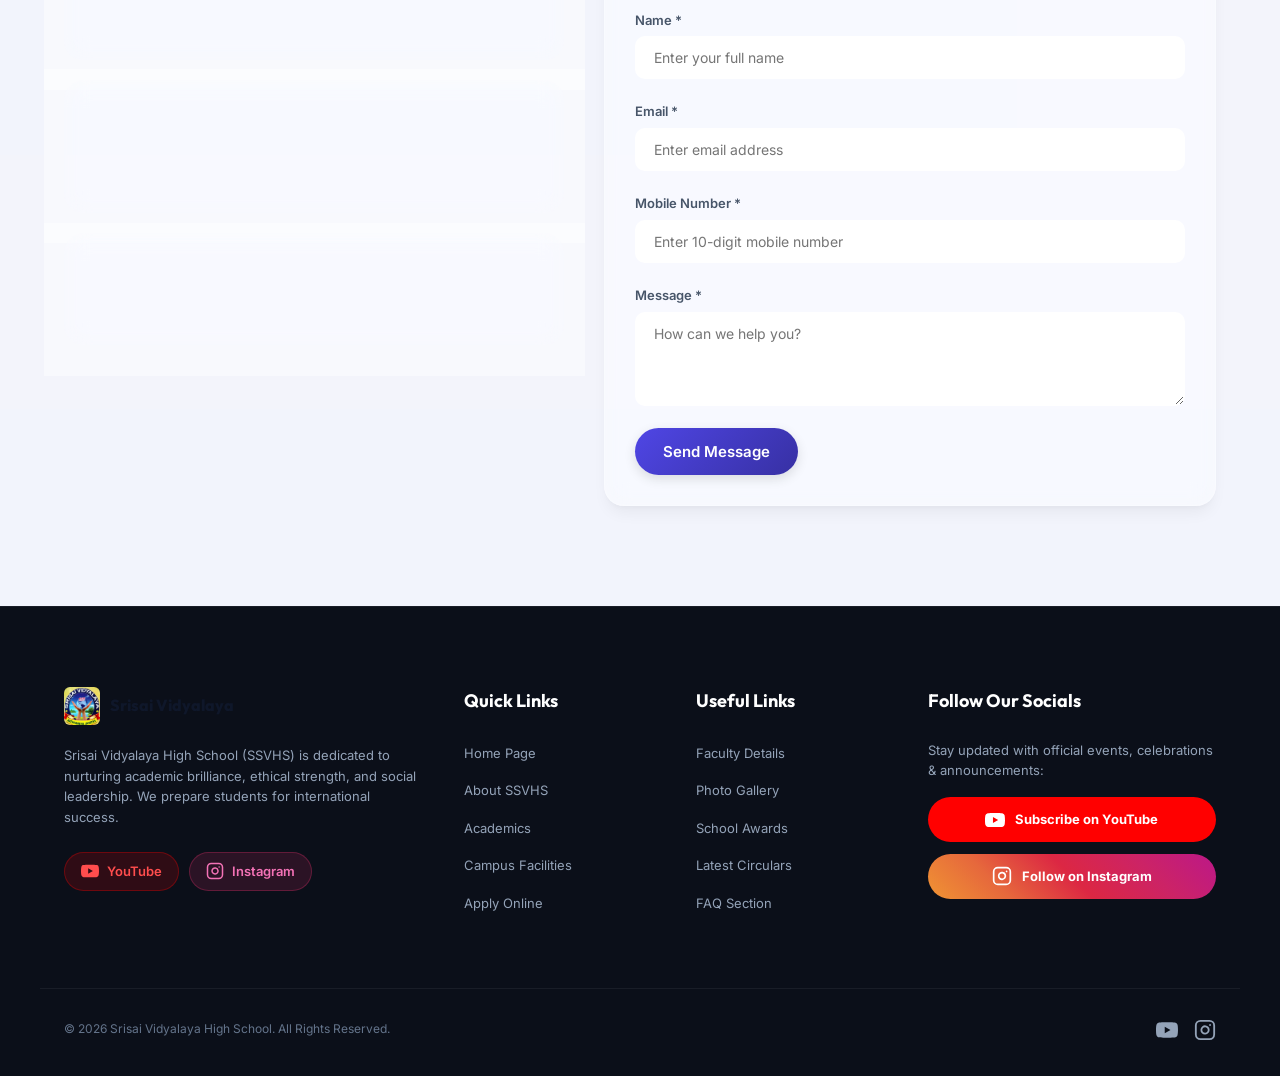
==== commit a2e4e80c: "Add files via upload" ====
--- a/index.html
+++ b/index.html
@@ -3,8 +3,8 @@
 <head>
     <meta charset="UTF-8">
     <meta name="viewport" content="width=device-width, initial-scale=1.0">
-    <title>Sri Sai Vidyalaya High School | Shaping Global Leaders</title>
-    <meta name="description" content="Welcome to Sri Sai Vidyalaya High School. A premium, modern learning environment fostering academic excellence, innovation, and holistic development. Admissions open for 2026-27.">
+    <title>Srisai Vidyalaya High School | Shaping Global Leaders</title>
+    <meta name="description" content="Welcome to Srisai Vidyalaya High School. A premium, modern learning environment fostering academic excellence, innovation, and holistic development. Admissions open for 2026-27.">
     <!-- Google Fonts -->
     <link rel="preconnect" href="https://fonts.googleapis.com">
     <link rel="preconnect" href="https://fonts.gstatic.com" crossorigin>
@@ -36,9 +36,9 @@
     <header class="header" id="header">
         <div class="container navbar-container">
             <a href="#home" class="logo" id="logoLink">
-                <img src="./images/logo.jpeg" alt="Sri Sai Vidyalaya High School Logo" class="logo-img" style="height: 48px; width: auto; border-radius: 8px; object-fit: contain;">
+                <img src="./images/logo.jpeg" alt="Srisai Vidyalaya High School Logo" class="logo-img" style="height: 48px; width: auto; border-radius: 8px; object-fit: contain;">
                 <div class="logo-text">
-                    <span class="logo-title">Sri Sai Vidyalaya</span>
+                    <span class="logo-title">Srisai Vidyalaya</span>
                     <span class="logo-subtitle">High School</span>
                 </div>
             </a>
@@ -90,7 +90,7 @@
     <!-- Hero Section -->
     <section class="hero" id="home">
         <div class="hero-bg">
-            <img src="./images/hero.jpg" onerror="this.onerror=null;this.src='https://images.unsplash.com/photo-1577896851231-70ef18881754?auto=format&fit=crop&w=1200&q=80';" alt="Sri Sai Vidyalaya High School Students" class="hero-image">
+            <img src="./images/hero.jpg" onerror="this.onerror=null;this.src='https://images.unsplash.com/photo-1577896851231-70ef18881754?auto=format&fit=crop&w=1200&q=80';" alt="Srisai Vidyalaya High School Students" class="hero-image">
             <div class="hero-overlay"></div>
         </div>
         
@@ -122,13 +122,13 @@
             <div class="container">
                 <div class="section-header">
                     <span class="subtitle">About Our School</span>
-                    <h2 class="section-title">Nurturing Excellence Since 1996</h2>
+                    <h2 class="section-title">Nurturing Excellence Since 2011</h2>
                 </div>
                 
                 <div class="about-grid">
                     <div class="about-info reveal-left">
                         <h3>Our History</h3>
-                        <p>Founded in 1996, Sri Sai Vidyalaya High School has been at the forefront of quality education for three decades. What started as a modest campus with 50 students has blossomed into a premier educational hub, offering world-class infrastructure and holistic learning approaches.</p>
+                        <p>Founded in 2011, Srisai Vidyalaya High School has been at the forefront of quality education for over a decade. What started as a modest campus with 50 students has blossomed into a premier educational hub, offering world-class infrastructure and holistic learning approaches.</p>
                         
                         <div class="mission-vision">
                             <div class="mv-card glass-card">
@@ -640,7 +640,7 @@
                         </div>
                     </div>
                     <div class="gallery-item glass-card reveal-zoom" data-category="campus">
-                        <img src="./images/school.jpg" onerror="this.onerror=null;this.src='https://images.unsplash.com/photo-1541339907198-e08756dedf3f?auto=format&fit=crop&w=1200&q=80';" alt="Sri Sai Vidyalaya High School building architecture">
+                        <img src="./images/school.jpg" onerror="this.onerror=null;this.src='https://images.unsplash.com/photo-1541339907198-e08756dedf3f?auto=format&fit=crop&w=1200&q=80';" alt="Srisai Vidyalaya High School building architecture">
                         <div class="gallery-info">
                             <h4>School Campus Building</h4>
                             <span class="gallery-tag">School Building</span>
@@ -792,7 +792,7 @@
                                 <div class="testimonial-rating">
                                     <span>&#9733;&#9733;&#9733;&#9733;&#9733;</span>
                                 </div>
-                                <p class="testimonial-text">"Sending our children to Sri Sai Vidyalaya High School was the best educational decision we made. The academic vigor combined with a heavy focus on coding and tech innovations has prepared our kids for future challenges perfectly."</p>
+                                <p class="testimonial-text">"Sending our children to Srisai Vidyalaya High School was the best educational decision we made. The academic vigor combined with a heavy focus on coding and tech innovations has prepared our kids for future challenges perfectly."</p>
                                 <div class="testimonial-user">
                                     <div class="testimonial-user-info">
                                         <h4>Dr. Anish Sen</h4>
@@ -1052,10 +1052,10 @@
         <div class="container footer-grid">
             <div class="footer-col reveal-fade">
                 <a href="#home" class="footer-logo" style="display: flex; align-items: center; gap: 10px;">
-                    <img src="./images/logo.jpeg" alt="Sri Sai Vidyalaya High School Logo" class="logo-img" style="height: 40px; width: auto; border-radius: 6px; object-fit: contain;">
-                    <span class="logo-title">Sri Sai Vidyalaya</span>
+                    <img src="./images/logo.jpeg" alt="Srisai Vidyalaya High School Logo" class="logo-img" style="height: 40px; width: auto; border-radius: 6px; object-fit: contain;">
+                    <span class="logo-title">Srisai Vidyalaya</span>
                 </a>
-                <p class="footer-desc">Sri Sai Vidyalaya High School (SSVHS) is dedicated to nurturing academic brilliance, ethical strength, and social leadership. We prepare students for international success.</p>
+                <p class="footer-desc">Srisai Vidyalaya High School (SSVHS) is dedicated to nurturing academic brilliance, ethical strength, and social leadership. We prepare students for international success.</p>
                 <div class="footer-social-buttons">
                     <a href="https://www.youtube.com/@SRISAIVIDYALAYAHIGHSCHOOLRJPT" target="_blank" rel="noopener noreferrer" class="social-badge youtube-badge" aria-label="YouTube Channel">
                         <svg xmlns="http://www.w3.org/2000/svg" width="18" height="18" viewBox="0 0 24 24" fill="currentColor"><path d="M23.498 6.186a3.016 3.016 0 0 0-2.122-2.136C19.505 3.545 12 3.545 12 3.545s-7.505 0-9.377.505A3.017 3.017 0 0 0 .502 6.186C0 8.07 0 12 0 12s0 3.93.502 5.814a3.016 3.016 0 0 0 2.122 2.136c1.871.505 9.376.505 9.376.505s7.505 0 9.377-.505a3.015 3.015 0 0 0 2.122-2.136C24 15.93 24 12 24 12s0-3.93-.502-5.814zM9.545 15.568V8.432L15.818 12l-6.273 3.568z"/></svg>
@@ -1108,7 +1108,7 @@
 
         <div class="footer-bottom">
             <div class="container footer-bottom-flex">
-                <p>&copy; 2026 Sri Sai Vidyalaya High School. All Rights Reserved.</p>
+                <p>&copy; 2026 Srisai Vidyalaya High School. All Rights Reserved.</p>
                 <div class="footer-bottom-socials" style="display: flex; gap: 16px; align-items: center;">
                     <a href="https://www.youtube.com/@SRISAIVIDYALAYAHIGHSCHOOLRJPT" target="_blank" rel="noopener noreferrer" style="color: #94a3b8; transition: color 0.3s ease;" aria-label="YouTube Channel">
                         <svg xmlns="http://www.w3.org/2000/svg" width="22" height="22" viewBox="0 0 24 24" fill="currentColor"><path d="M23.498 6.186a3.016 3.016 0 0 0-2.122-2.136C19.505 3.545 12 3.545 12 3.545s-7.505 0-9.377.505A3.017 3.017 0 0 0 .502 6.186C0 8.07 0 12 0 12s0 3.93.502 5.814a3.016 3.016 0 0 0 2.122 2.136c1.871.505 9.376.505 9.376.505s7.505 0 9.377-.505a3.015 3.015 0 0 0 2.122-2.136C24 15.93 24 12 24 12s0-3.93-.502-5.814zM9.545 15.568V8.432L15.818 12l-6.273 3.568z"/></svg>
--- a/style.css
+++ b/style.css
@@ -1,5 +1,5 @@
 /* ==========================================================================
-   SRI SAI Vidyalaya HIGH SCHOOL - STYLESHEET
+   Srisai Vidyalaya HIGH SCHOOL - STYLESHEET
    Modern Design System, CSS Grid, Glassmorphism, and Animations
    ========================================================================== */
 
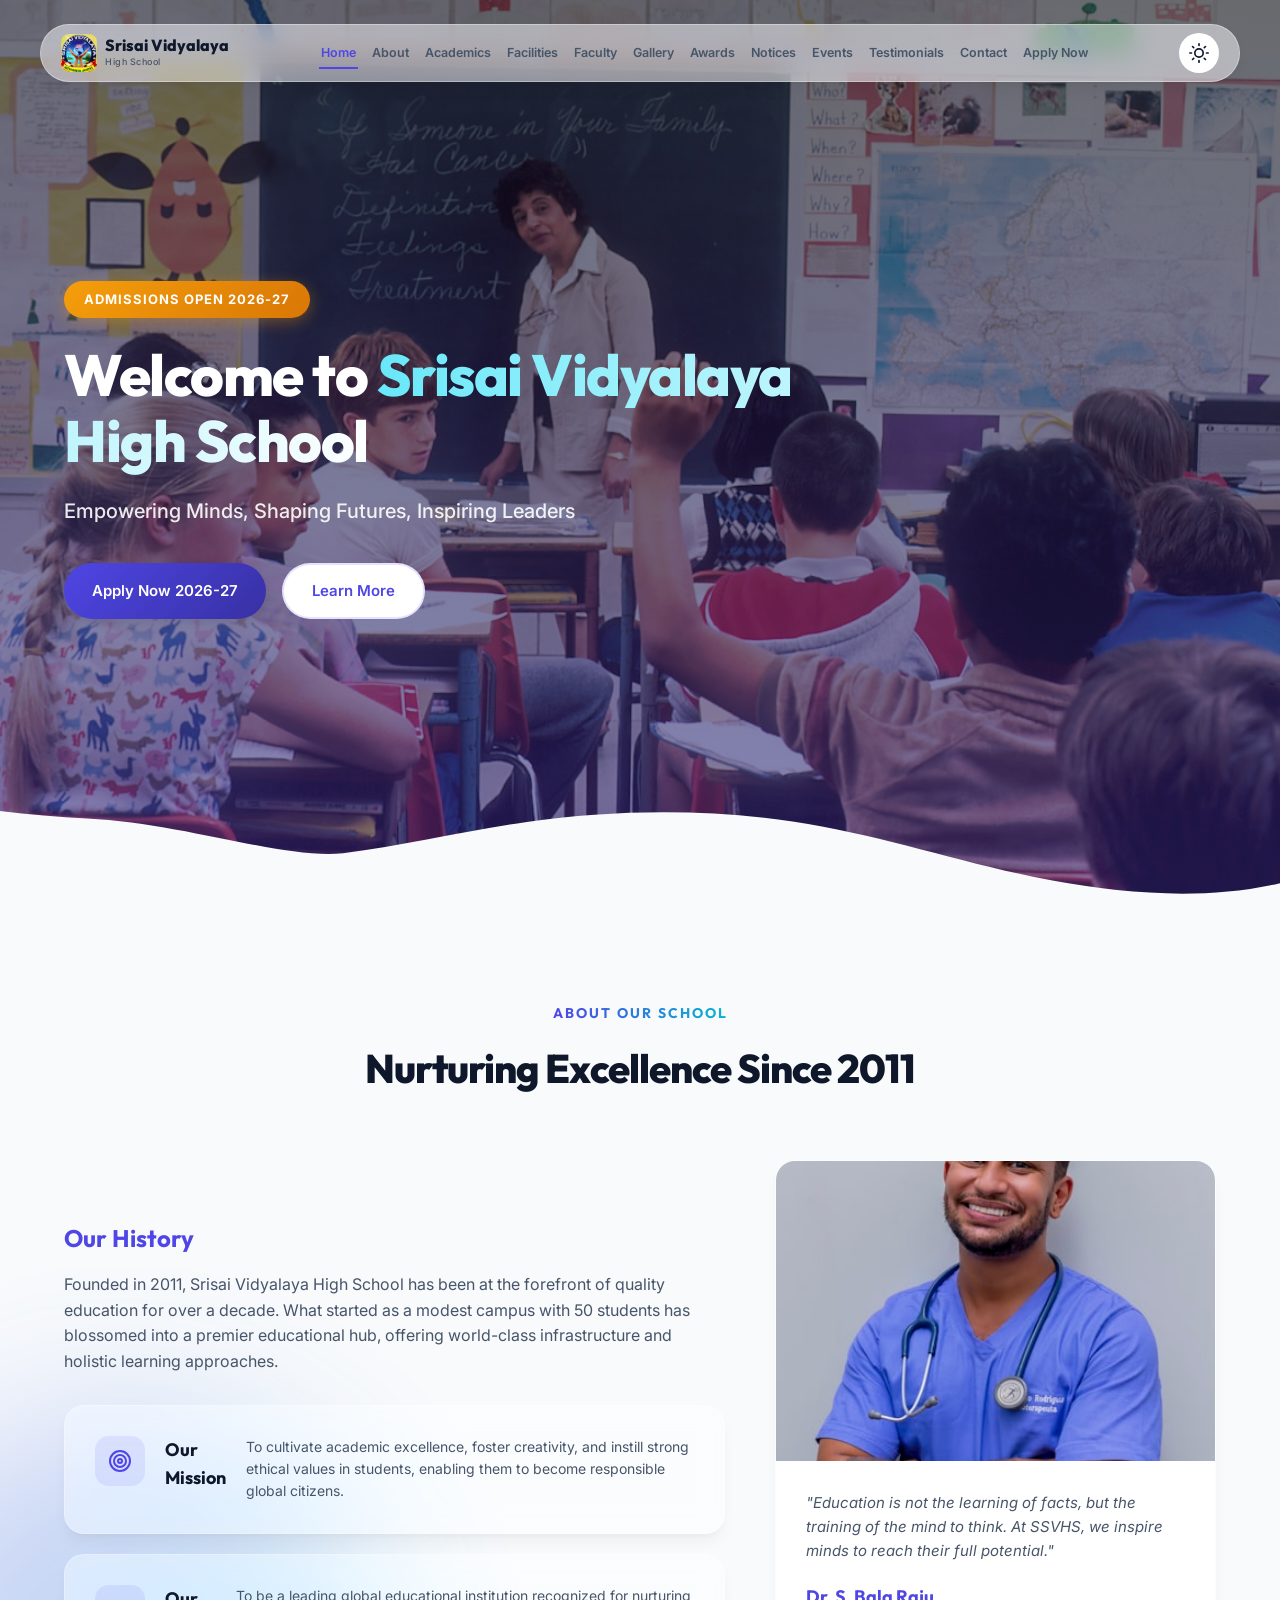
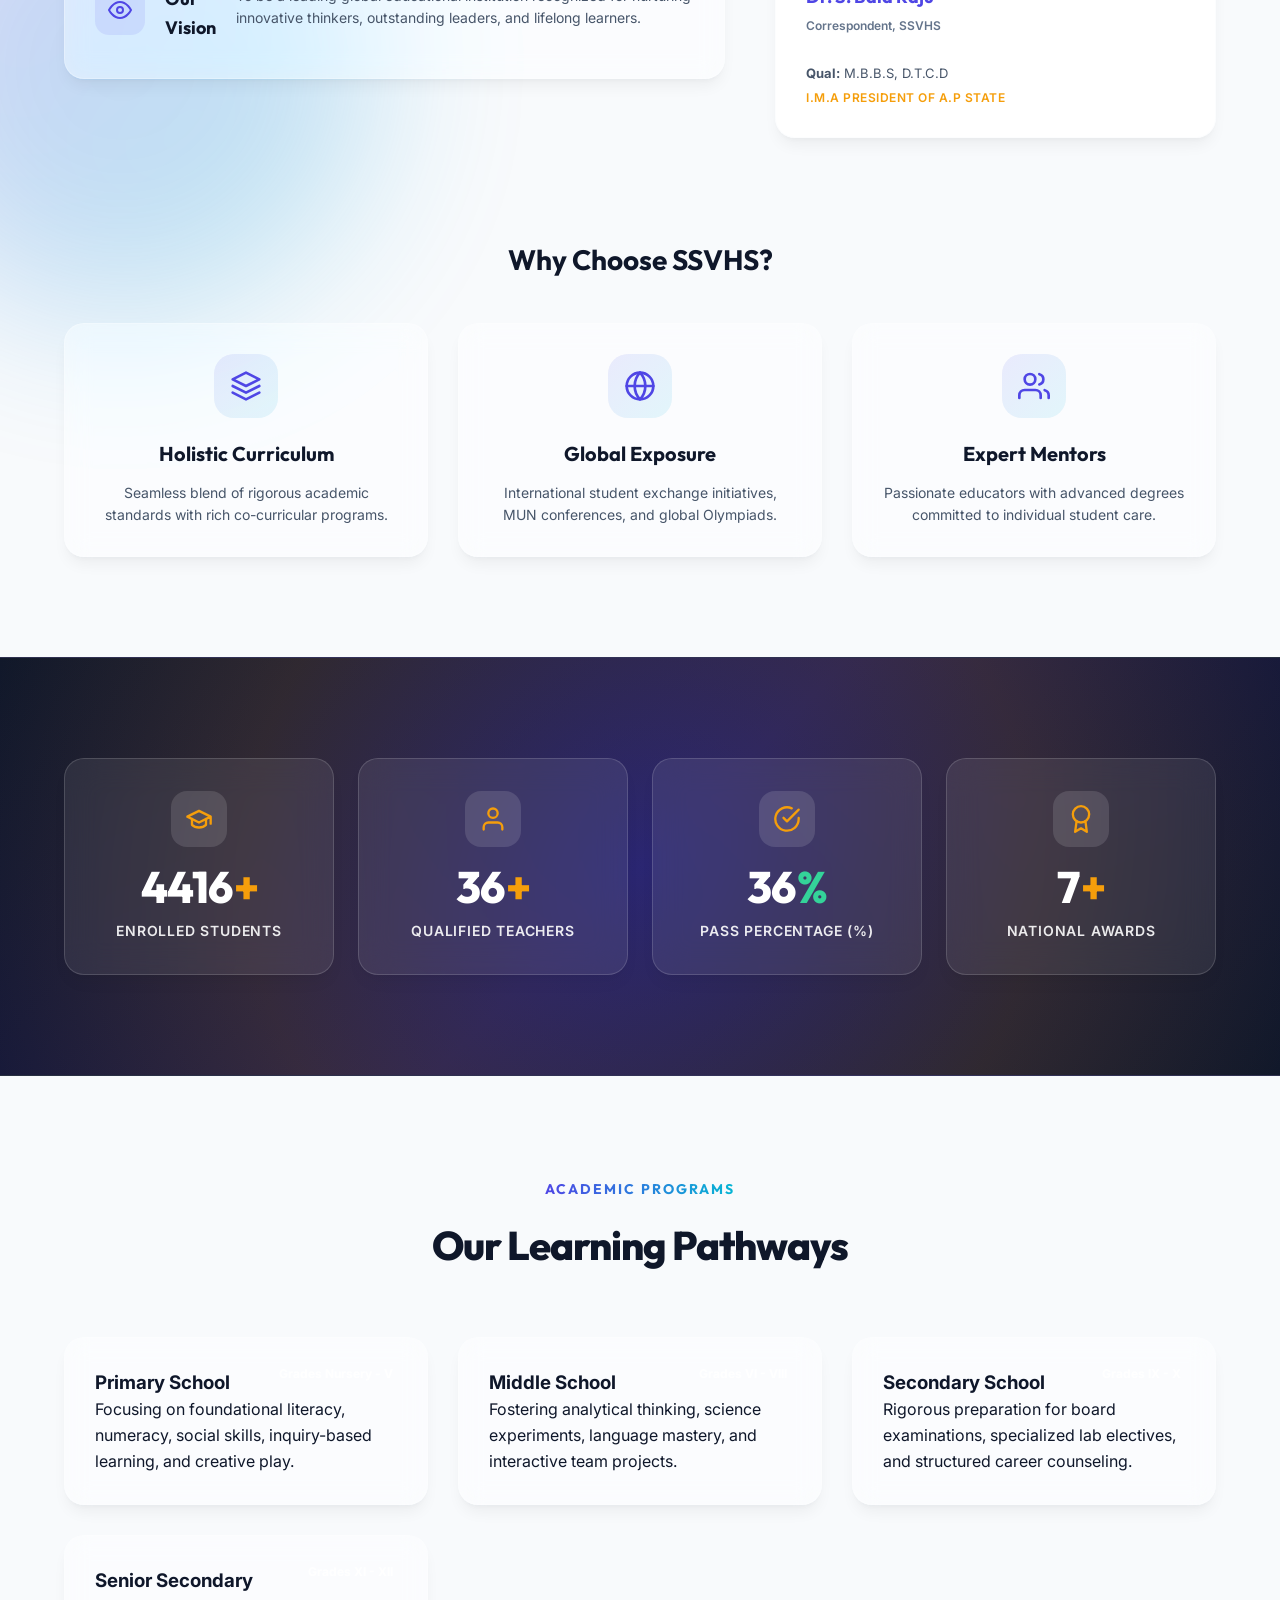
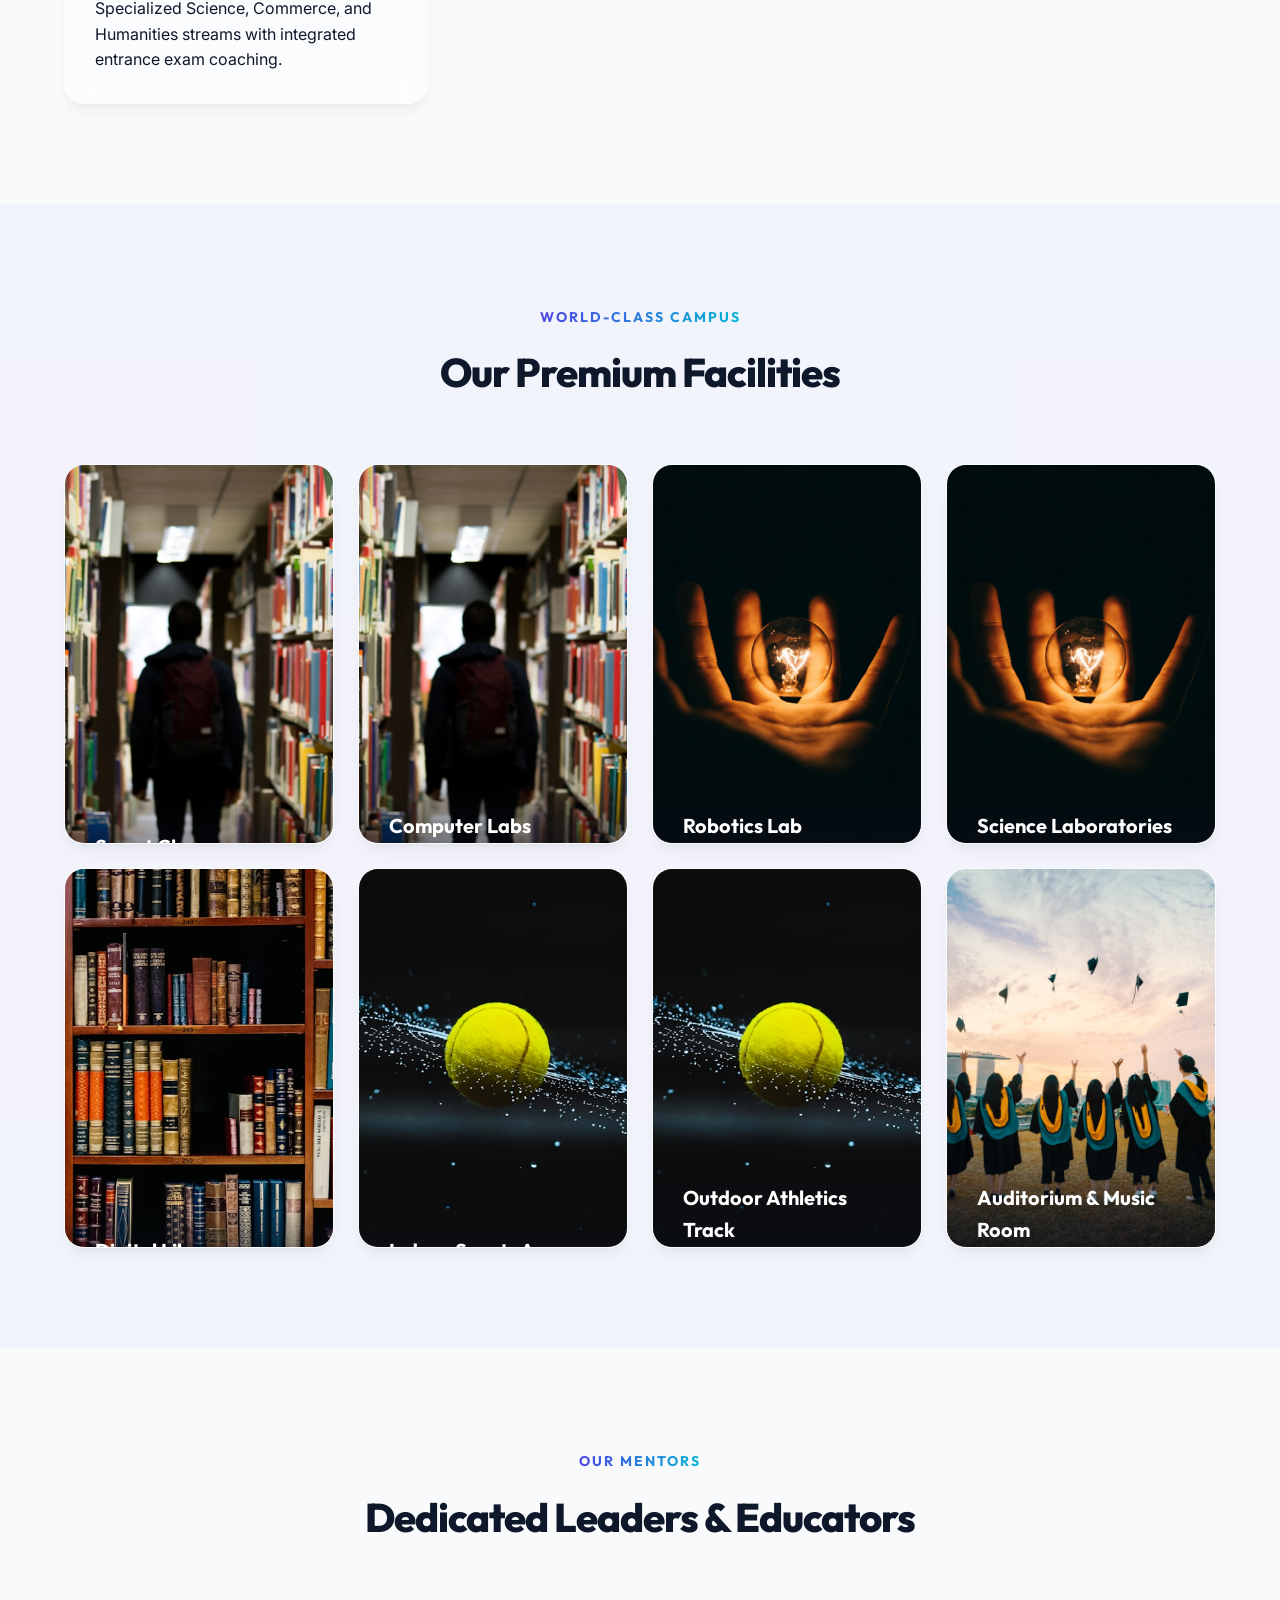
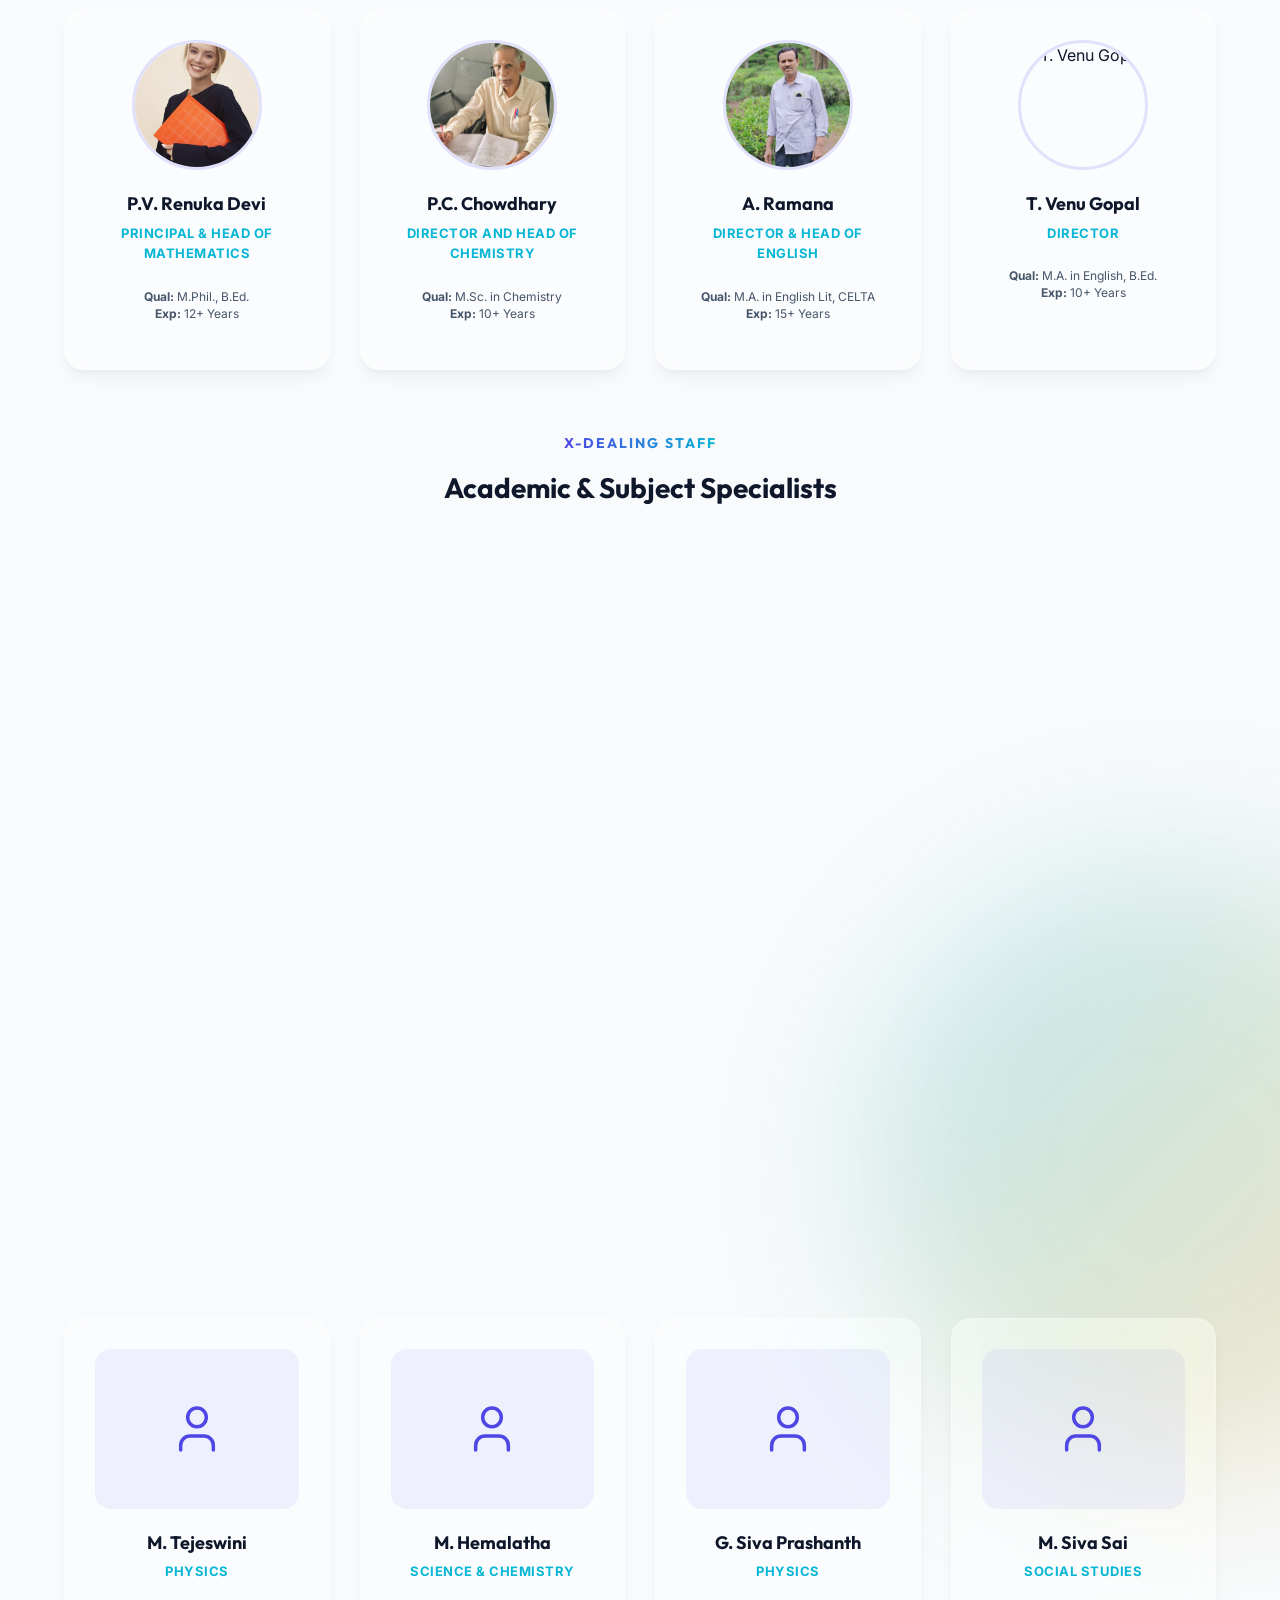
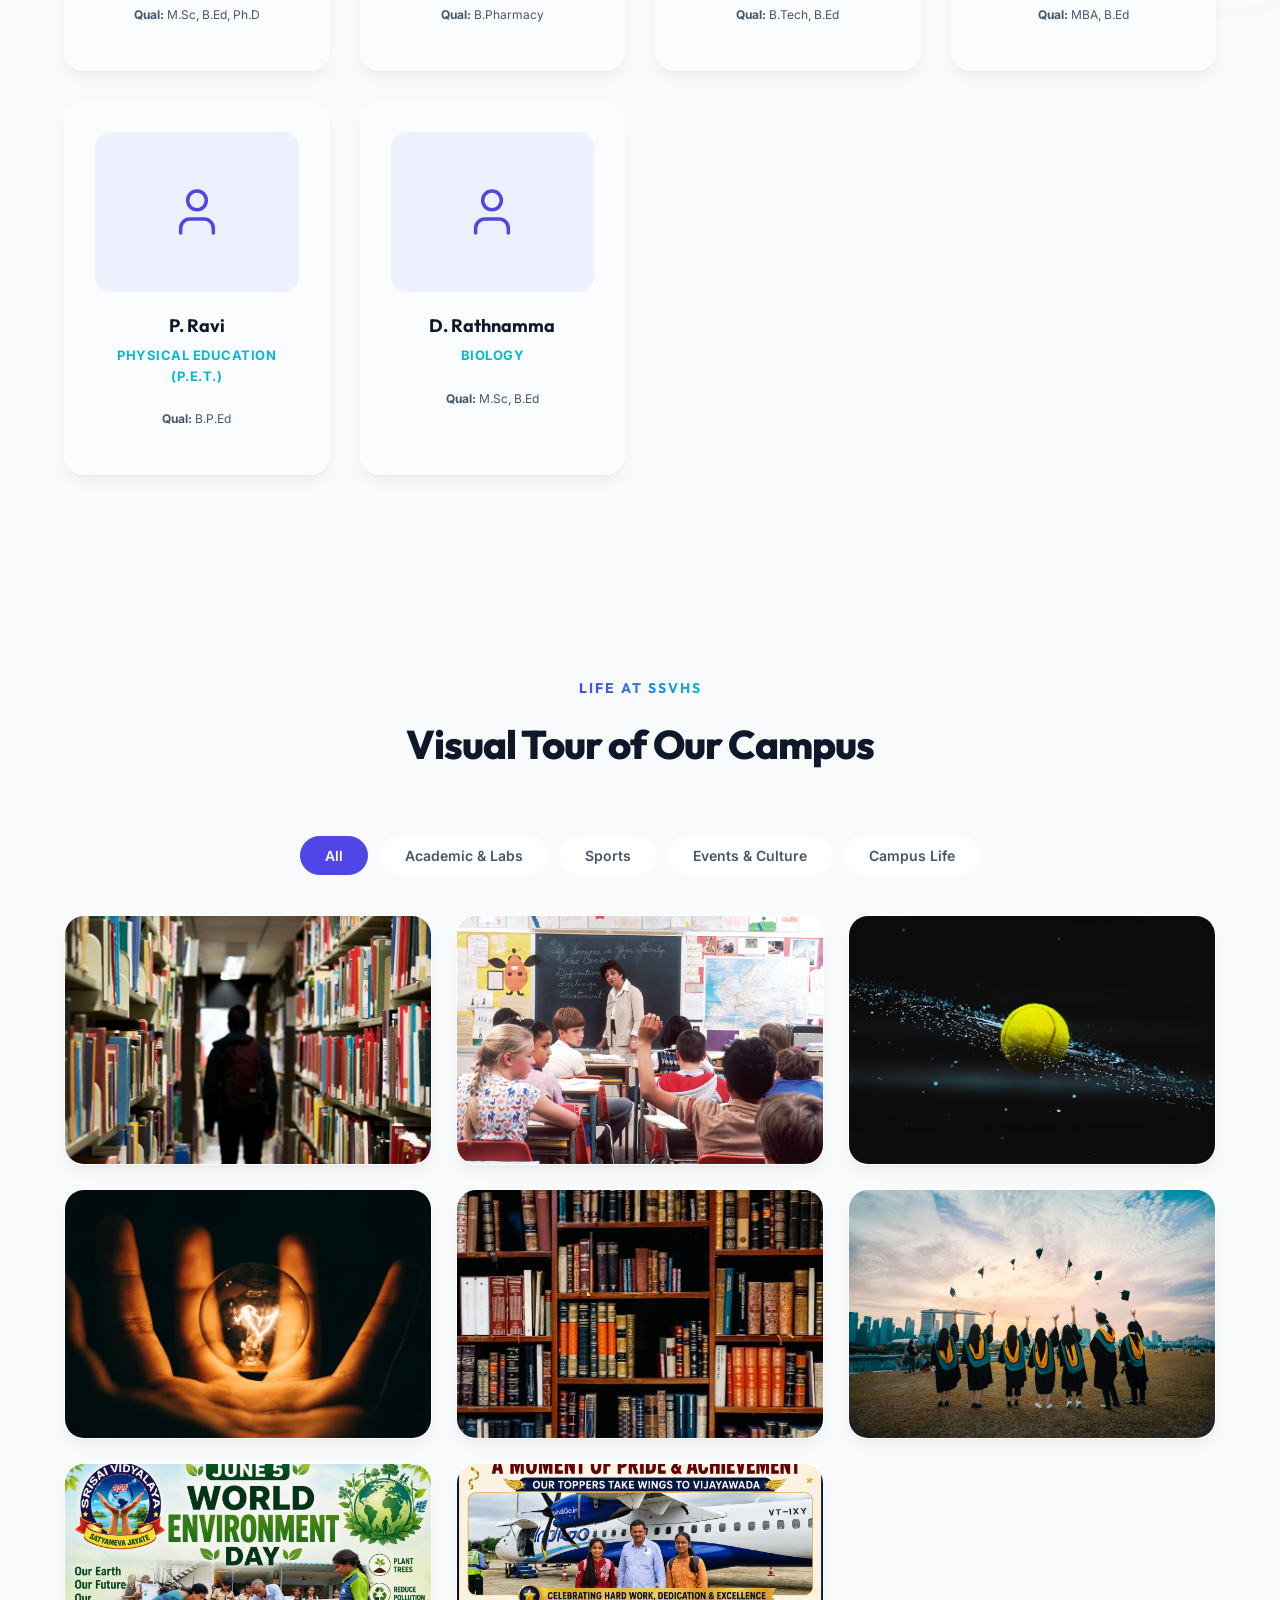
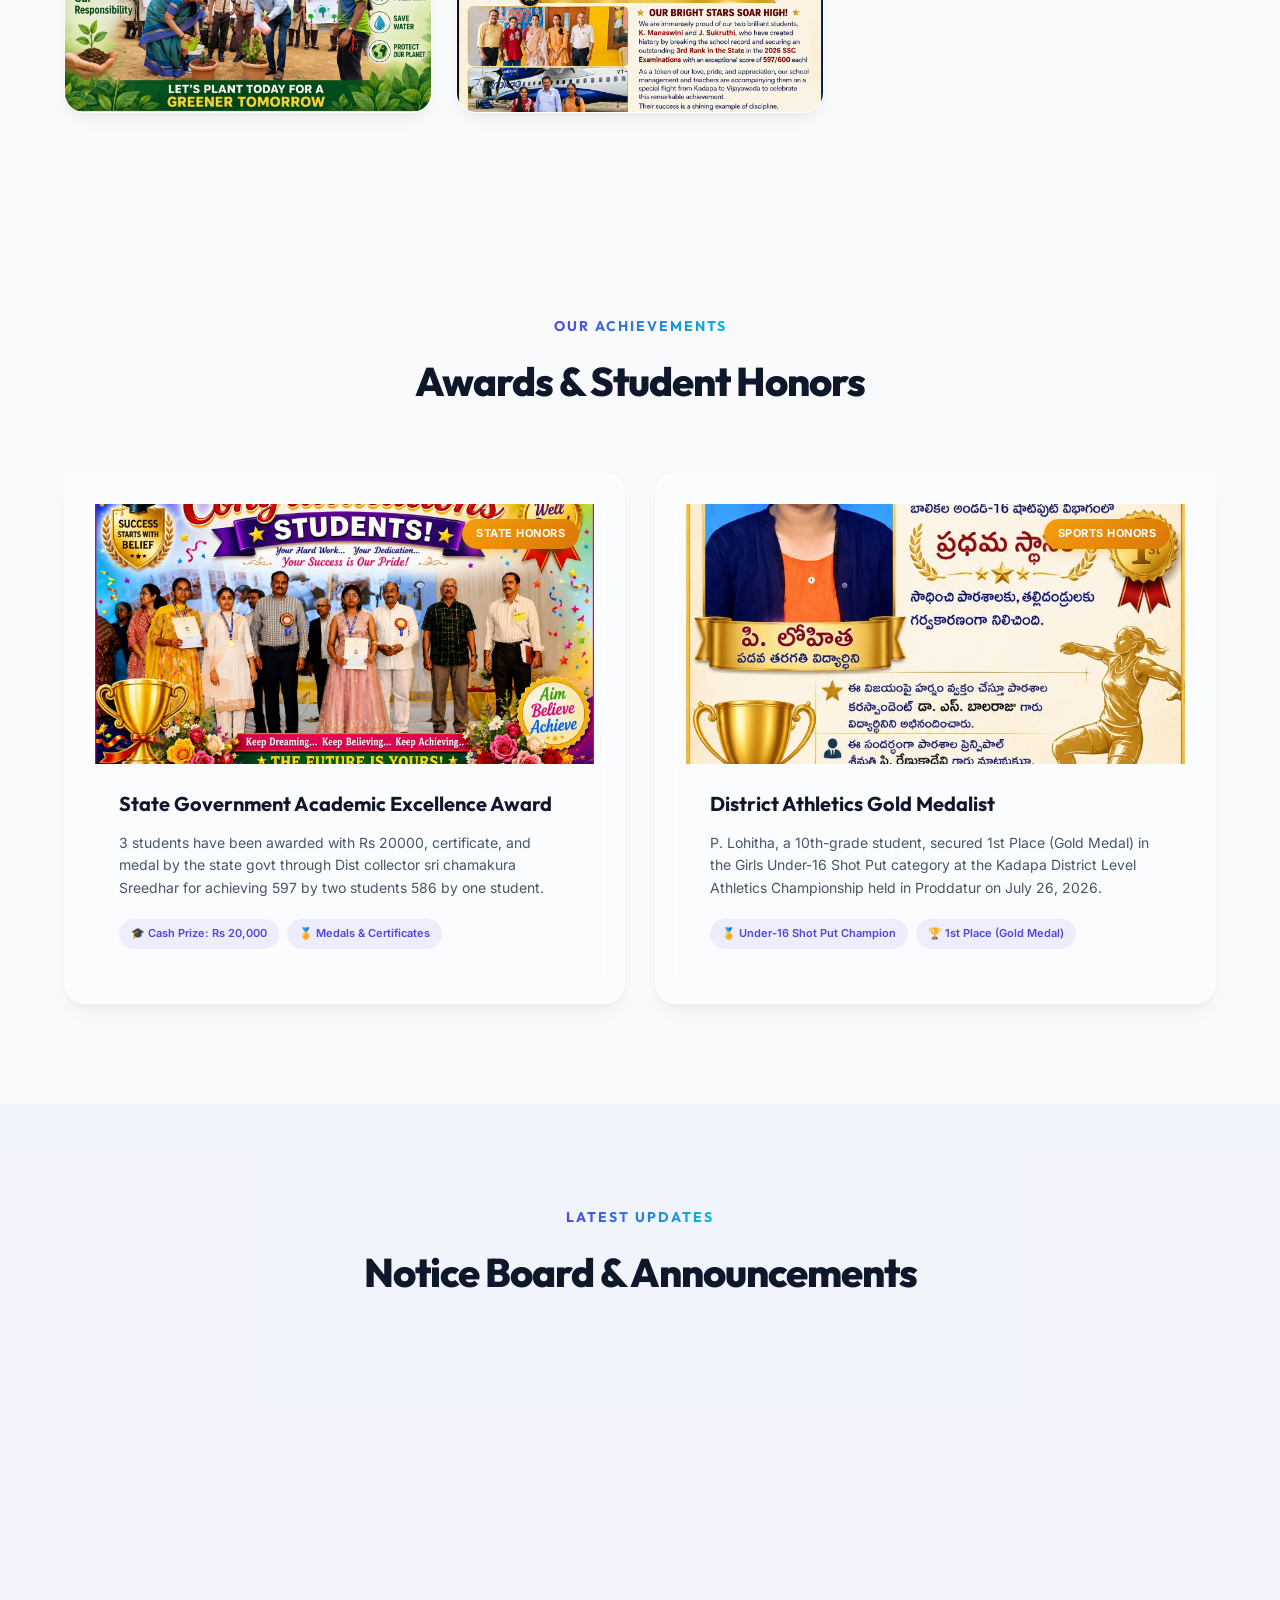
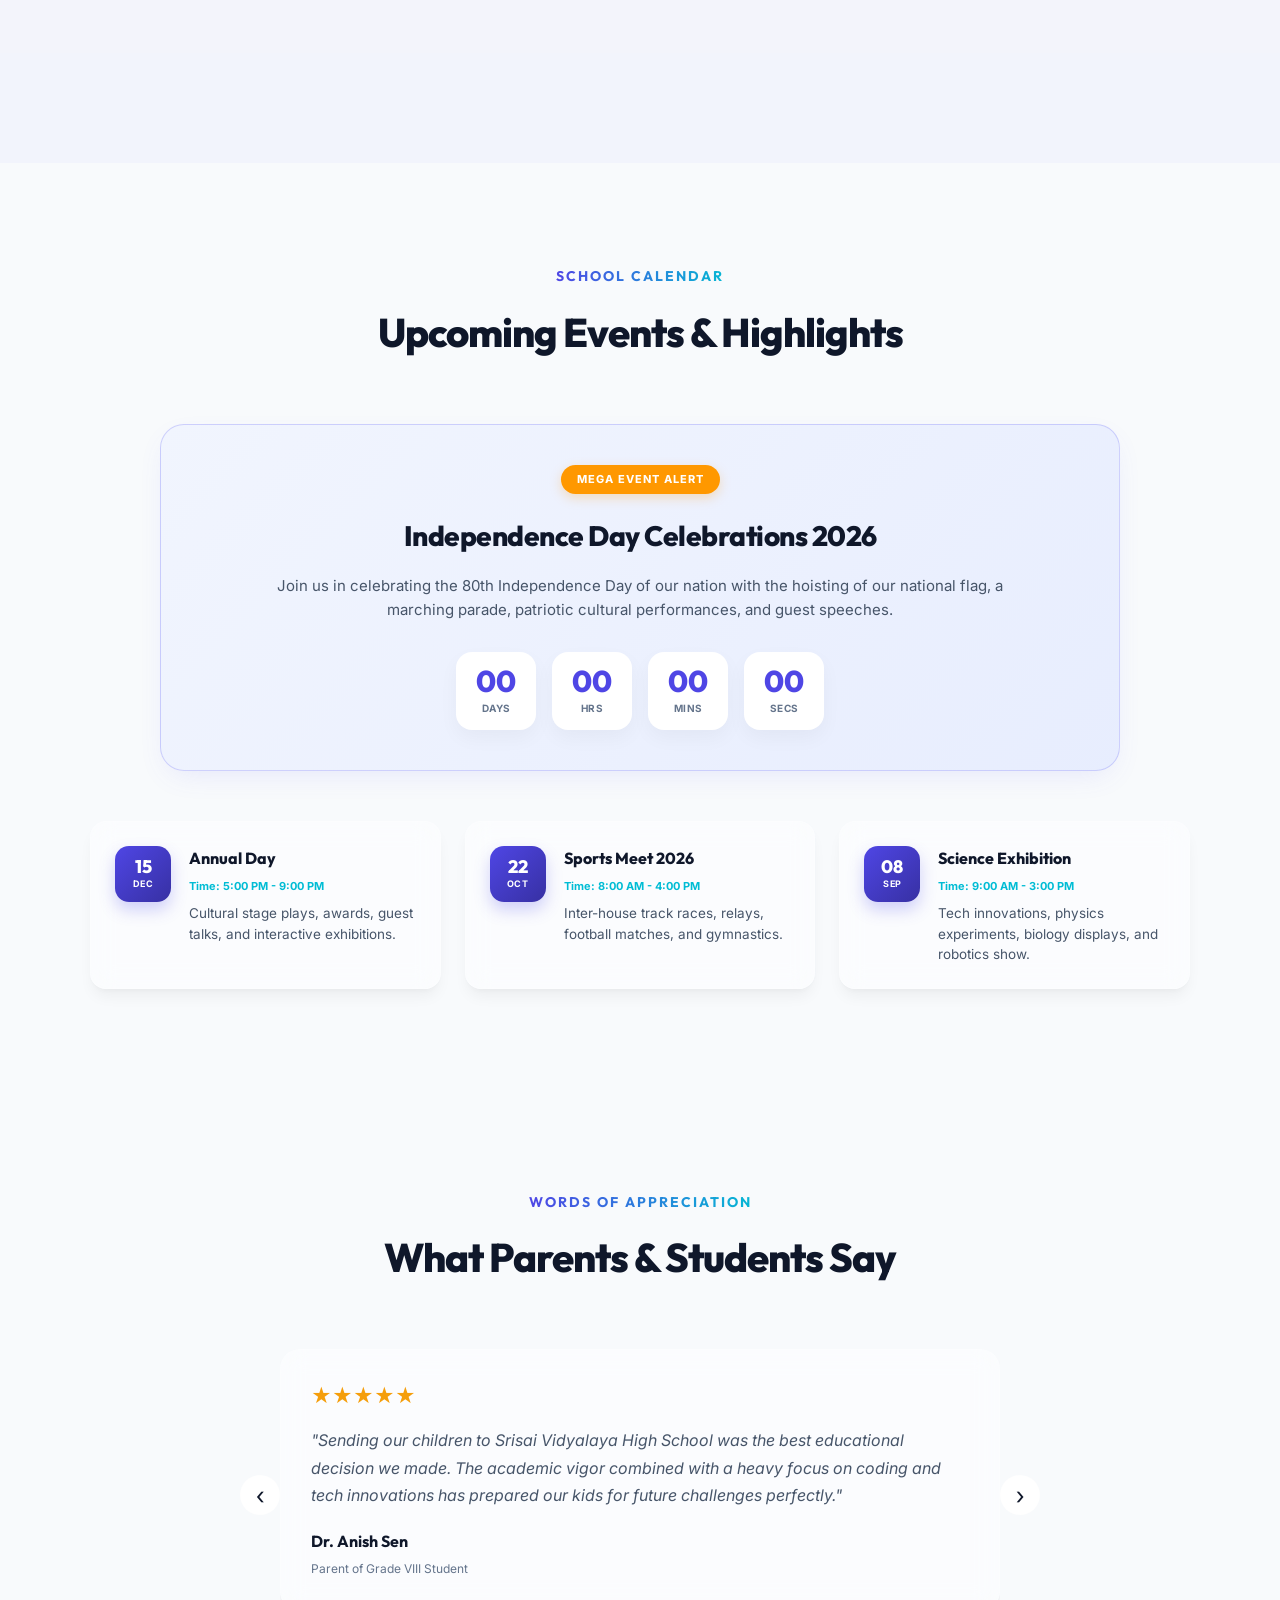
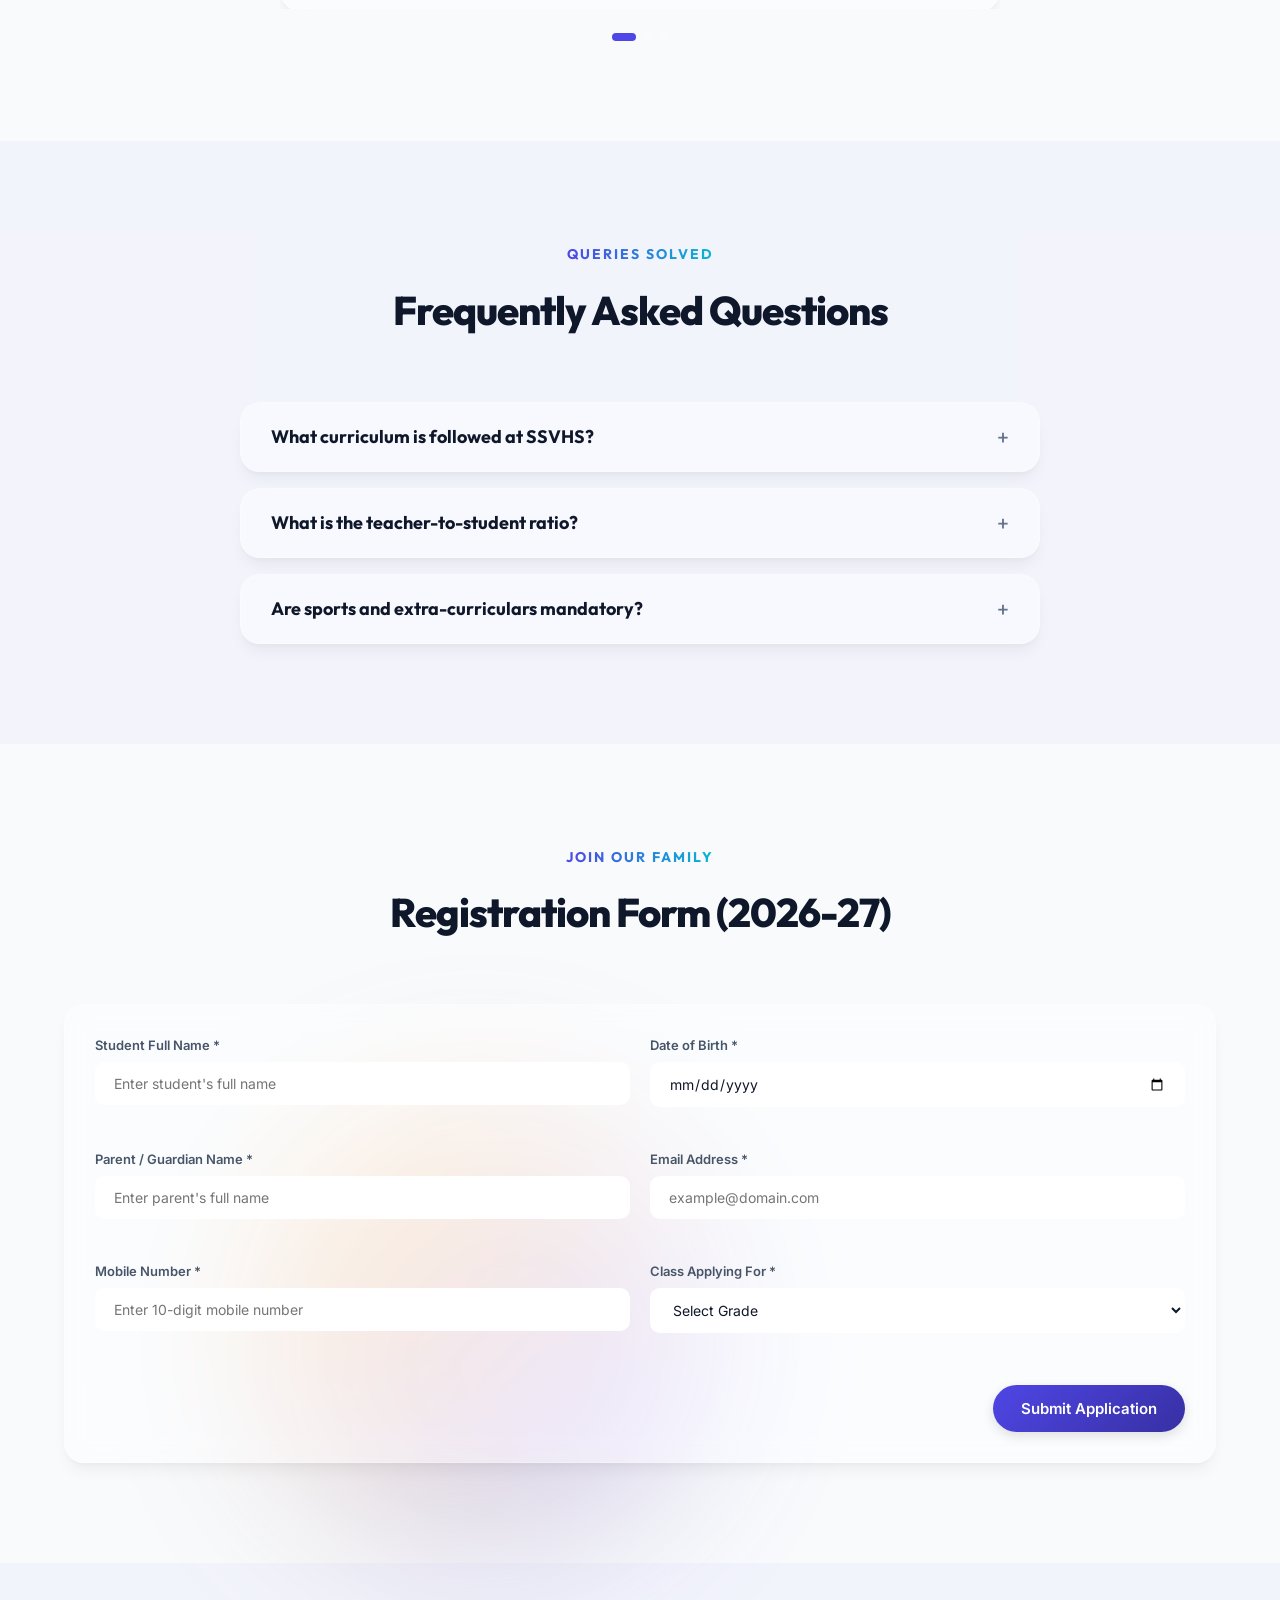
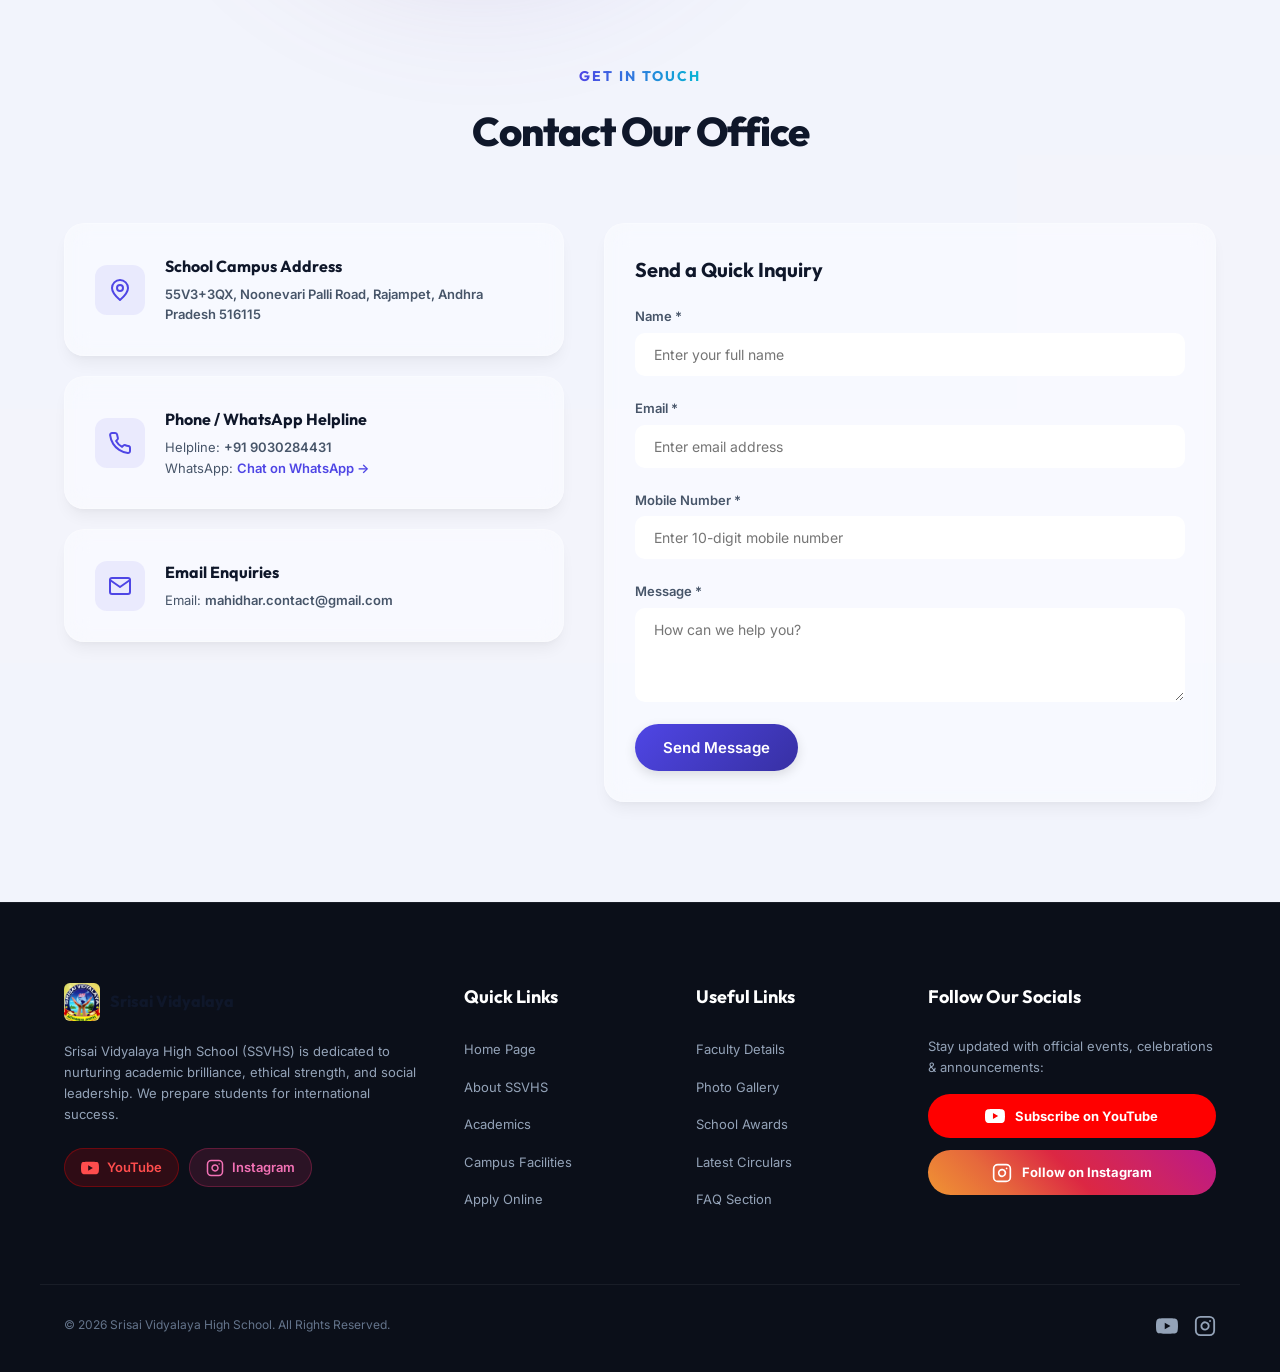
==== commit d5dcb56f: "Add files via upload" ====
--- a/index.html
+++ b/index.html
@@ -1,6 +1,15 @@
 <!DOCTYPE html>
 <html lang="en">
 <head>
+    <!-- Google tag (gtag.js) -->
+    <script async src="https://www.googletagmanager.com/gtag/js?id=G-0GVPTCXRFQ"></script>
+    <script>
+      window.dataLayer = window.dataLayer || [];
+      function gtag(){dataLayer.push(arguments);}
+      gtag('js', new Date());
+
+      gtag('config', 'G-0GVPTCXRFQ');
+    </script>
     <meta charset="UTF-8">
     <meta name="viewport" content="width=device-width, initial-scale=1.0">
     <title>Srisai Vidyalaya High School | Shaping Global Leaders</title>
@@ -646,6 +655,20 @@
                             <span class="gallery-tag">School Building</span>
                         </div>
                     </div>
+                    <div class="gallery-item glass-card reveal-zoom" data-category="events">
+                        <img src="./images/Gallery_image1.jpeg" onerror="this.onerror=null;this.src='https://images.unsplash.com/photo-1542601906990-b4d3fb778b09?auto=format&fit=crop&w=800&q=80';" alt="World Environment Day Sapling Plantation Drive at Srisai Vidyalaya">
+                        <div class="gallery-info">
+                            <h4>Environment Day Celebrations</h4>
+                            <span class="gallery-tag">Events</span>
+                        </div>
+                    </div>
+                    <div class="gallery-item glass-card reveal-zoom" data-category="events">
+                        <img src="./images/Gallery_image2.png" onerror="this.onerror=null;this.src='https://images.unsplash.com/photo-1557425955-df376b5903c8?auto=format&fit=crop&w=800&q=80';" alt="State 3rd Rank Achievers K. Manaswini and J. Sukruthi Flight Reward Trip Poster">
+                        <div class="gallery-info">
+                            <h4>State 3rd Rank Celebrations</h4>
+                            <span class="gallery-tag">Achievements</span>
+                        </div>
+                    </div>
                 </div>
             </div>
         </section>
@@ -670,6 +693,21 @@
                             <div class="award-meta">
                                 <span class="award-tag">🎓 Cash Prize: Rs 20,000</span>
                                 <span class="award-tag">🏅 Medals & Certificates</span>
+                            </div>
+                        </div>
+                    </div>
+
+                    <div class="award-card glass-card reveal-slide-up">
+                        <div class="award-image-wrapper">
+                            <img src="./images/award2.jpeg" onerror="this.onerror=null;this.src='https://images.unsplash.com/photo-1578916171728-46686eac8d58?auto=format&fit=crop&w=800&q=80';" alt="District Level Athletics Championship Gold Medal" class="award-img">
+                            <div class="award-badge">Sports Honors</div>
+                        </div>
+                        <div class="award-content">
+                            <h3>District Athletics Gold Medalist</h3>
+                            <p class="award-desc">P. Lohitha, a 10th-grade student, secured 1st Place (Gold Medal) in the Girls Under-16 Shot Put category at the Kadapa District Level Athletics Championship held in Proddatur on July 26, 2026.</p>
+                            <div class="award-meta">
+                                <span class="award-tag">🏅 Under-16 Shot Put Champion</span>
+                                <span class="award-tag">🏆 1st Place (Gold Medal)</span>
                             </div>
                         </div>
                     </div>
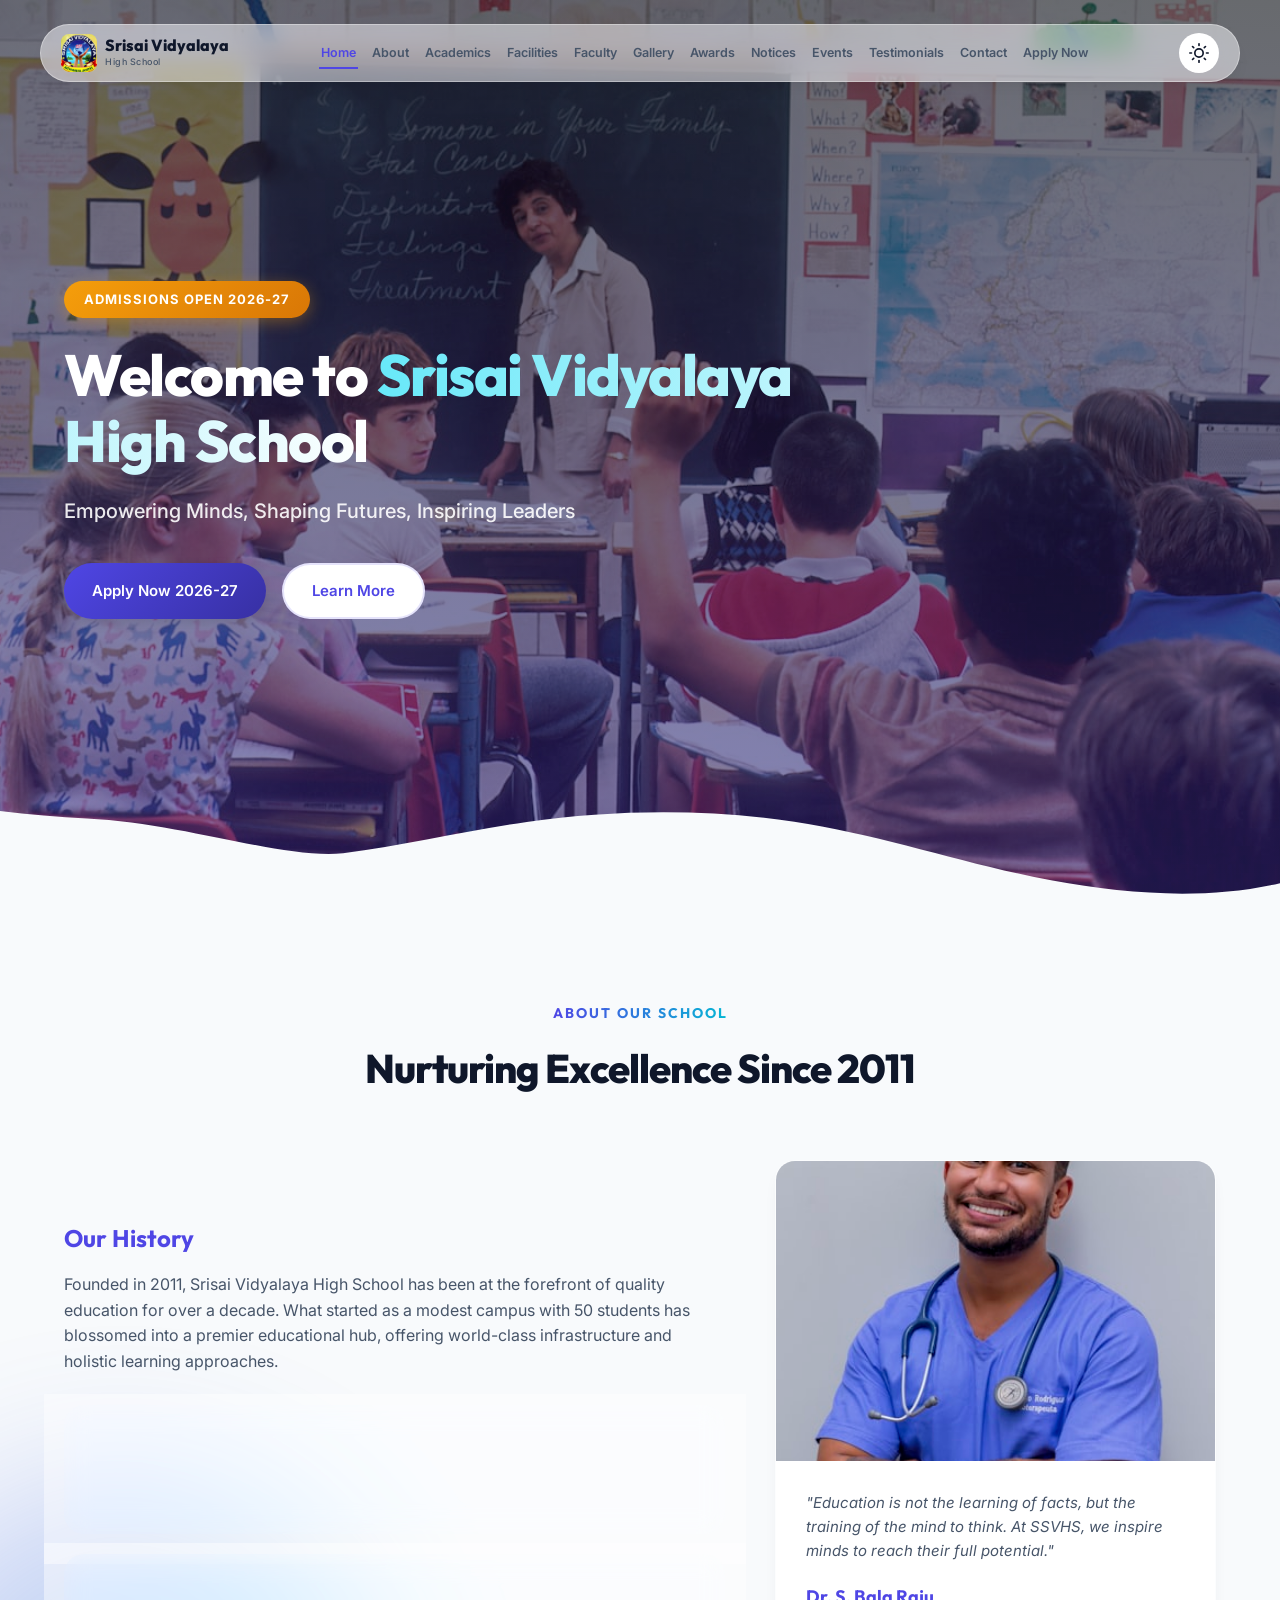
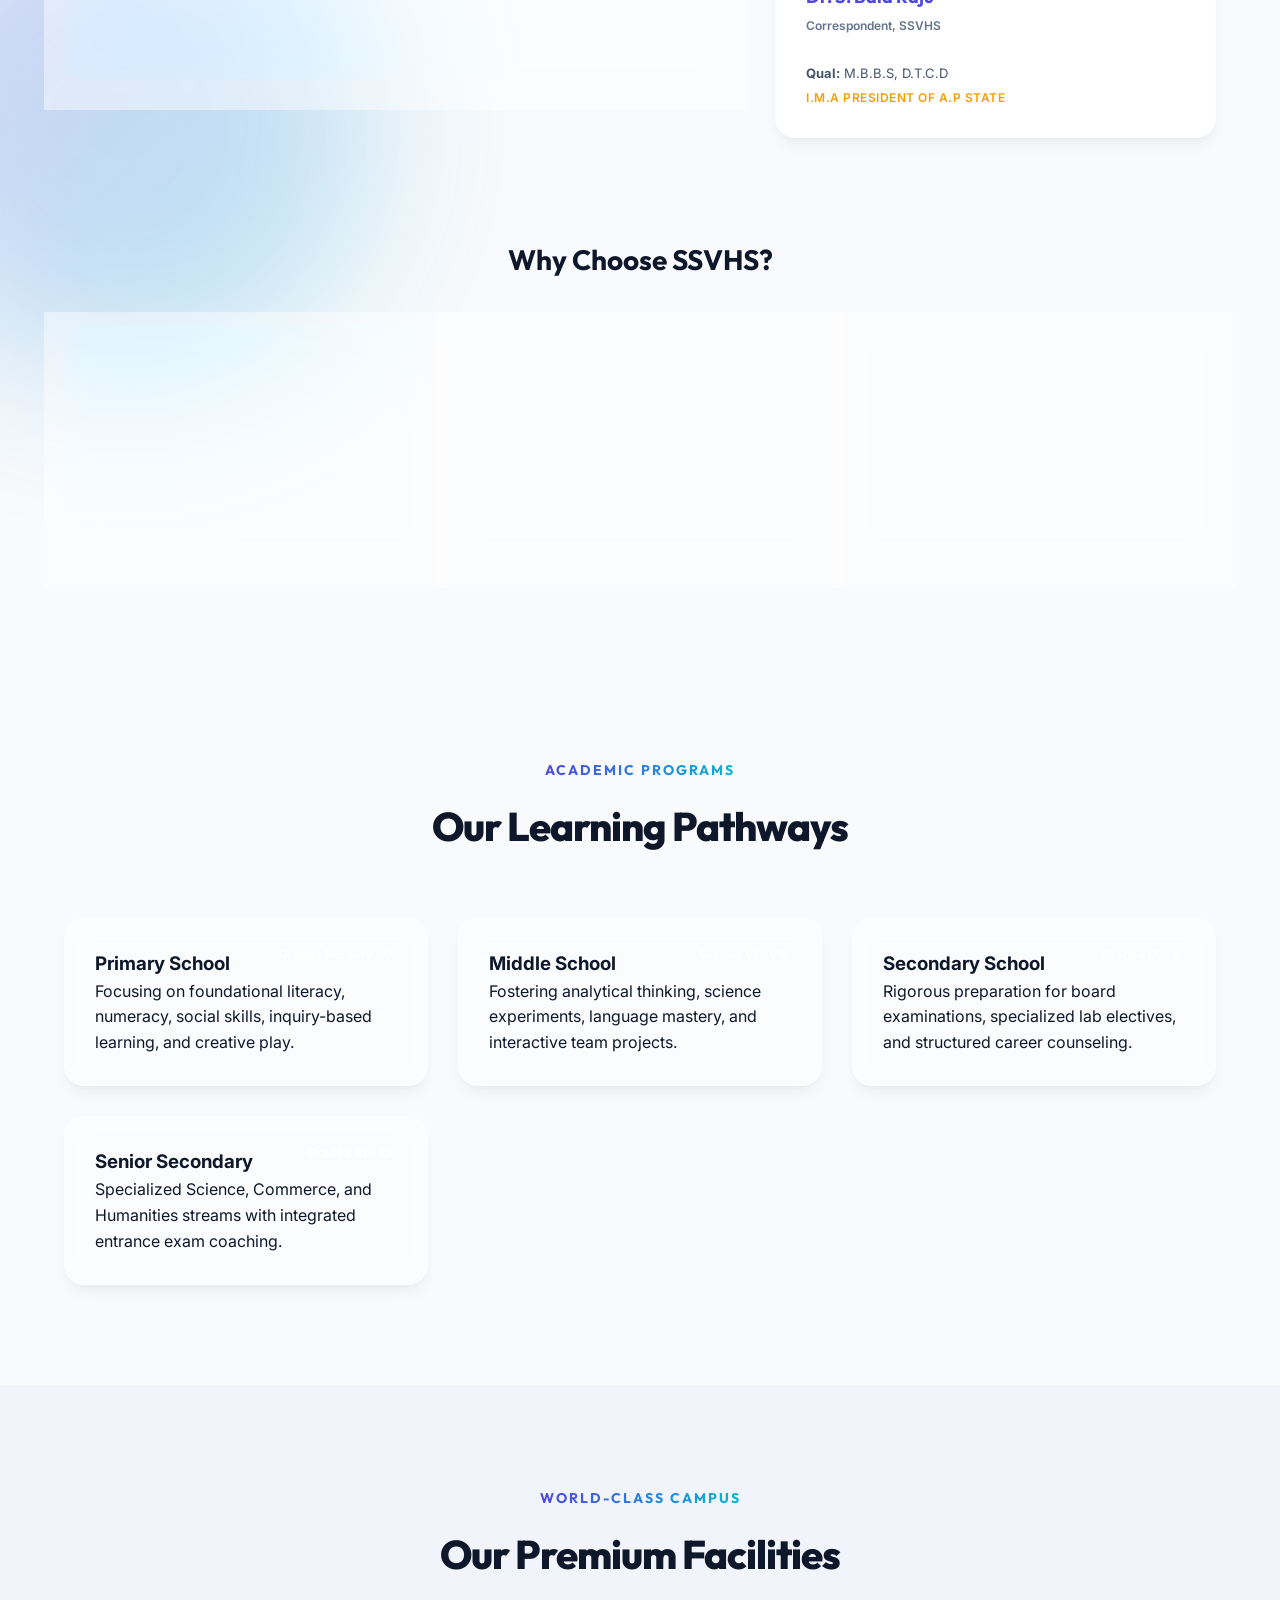
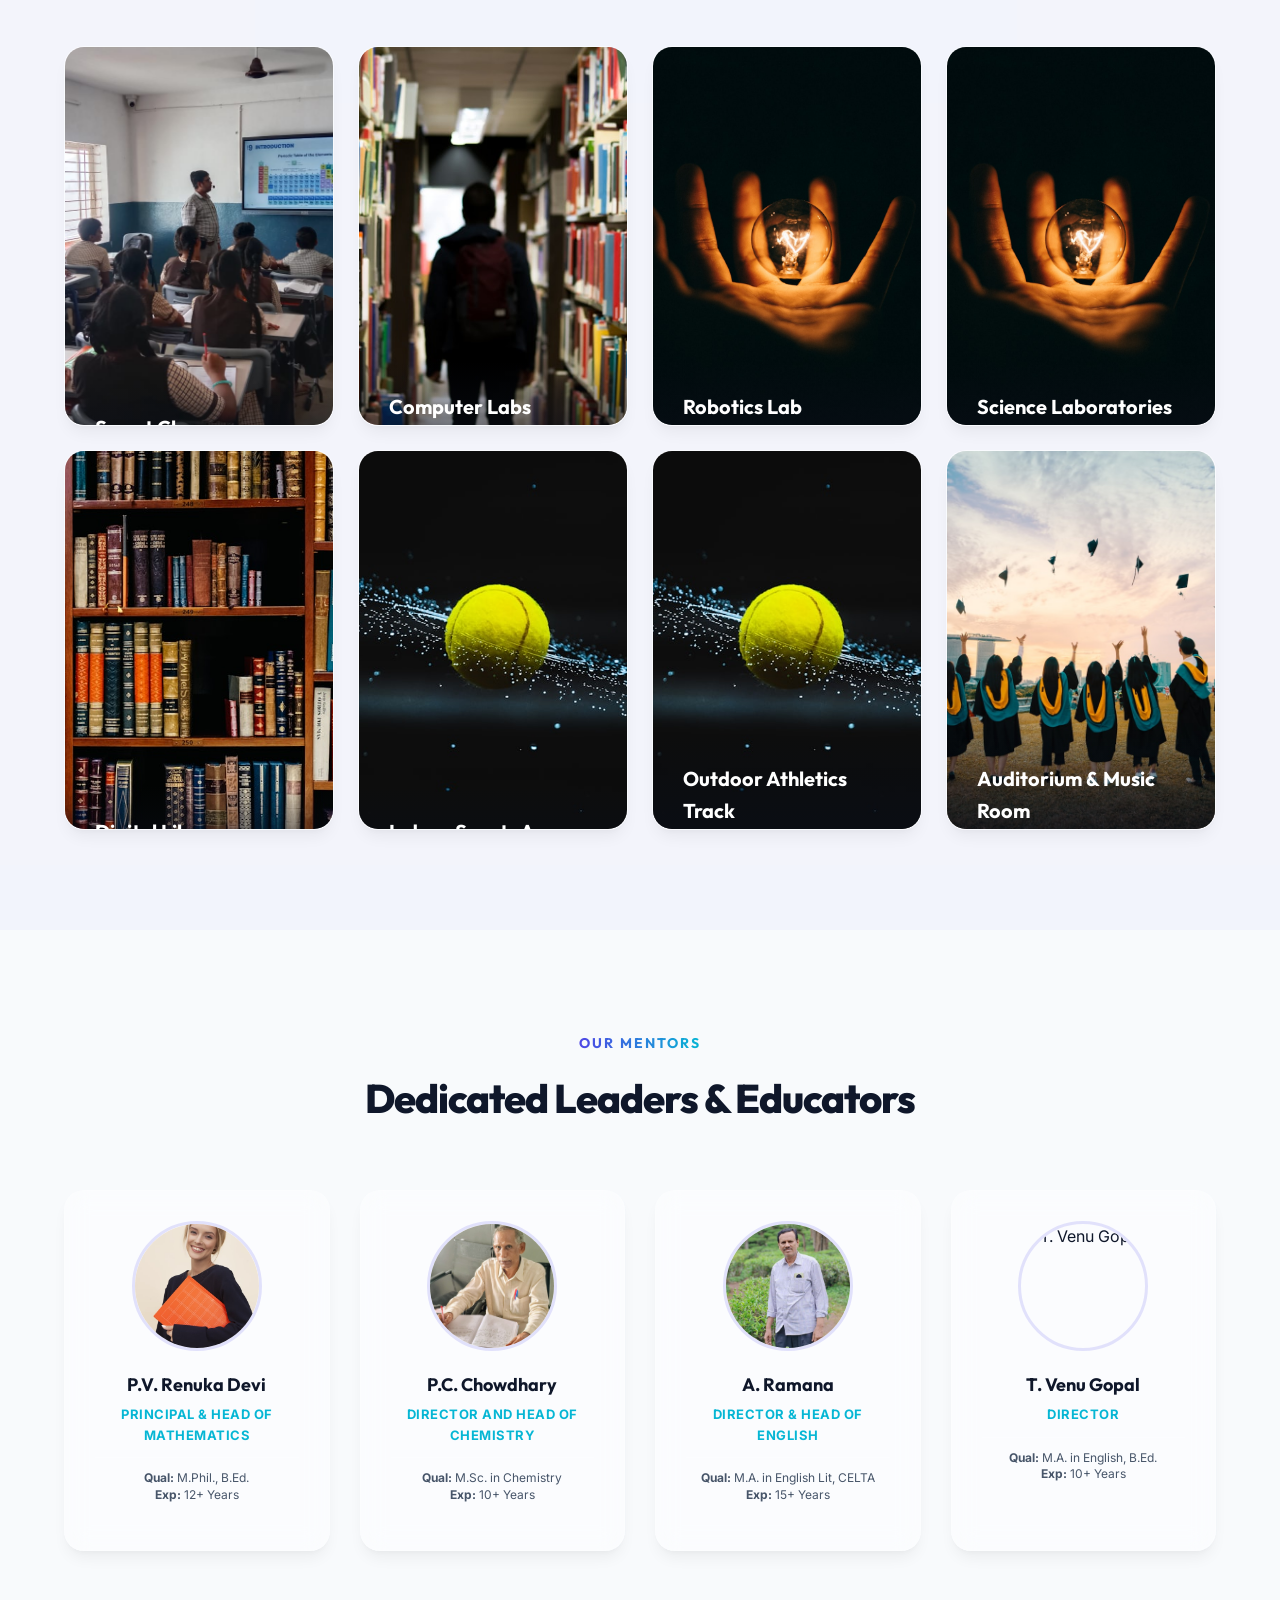
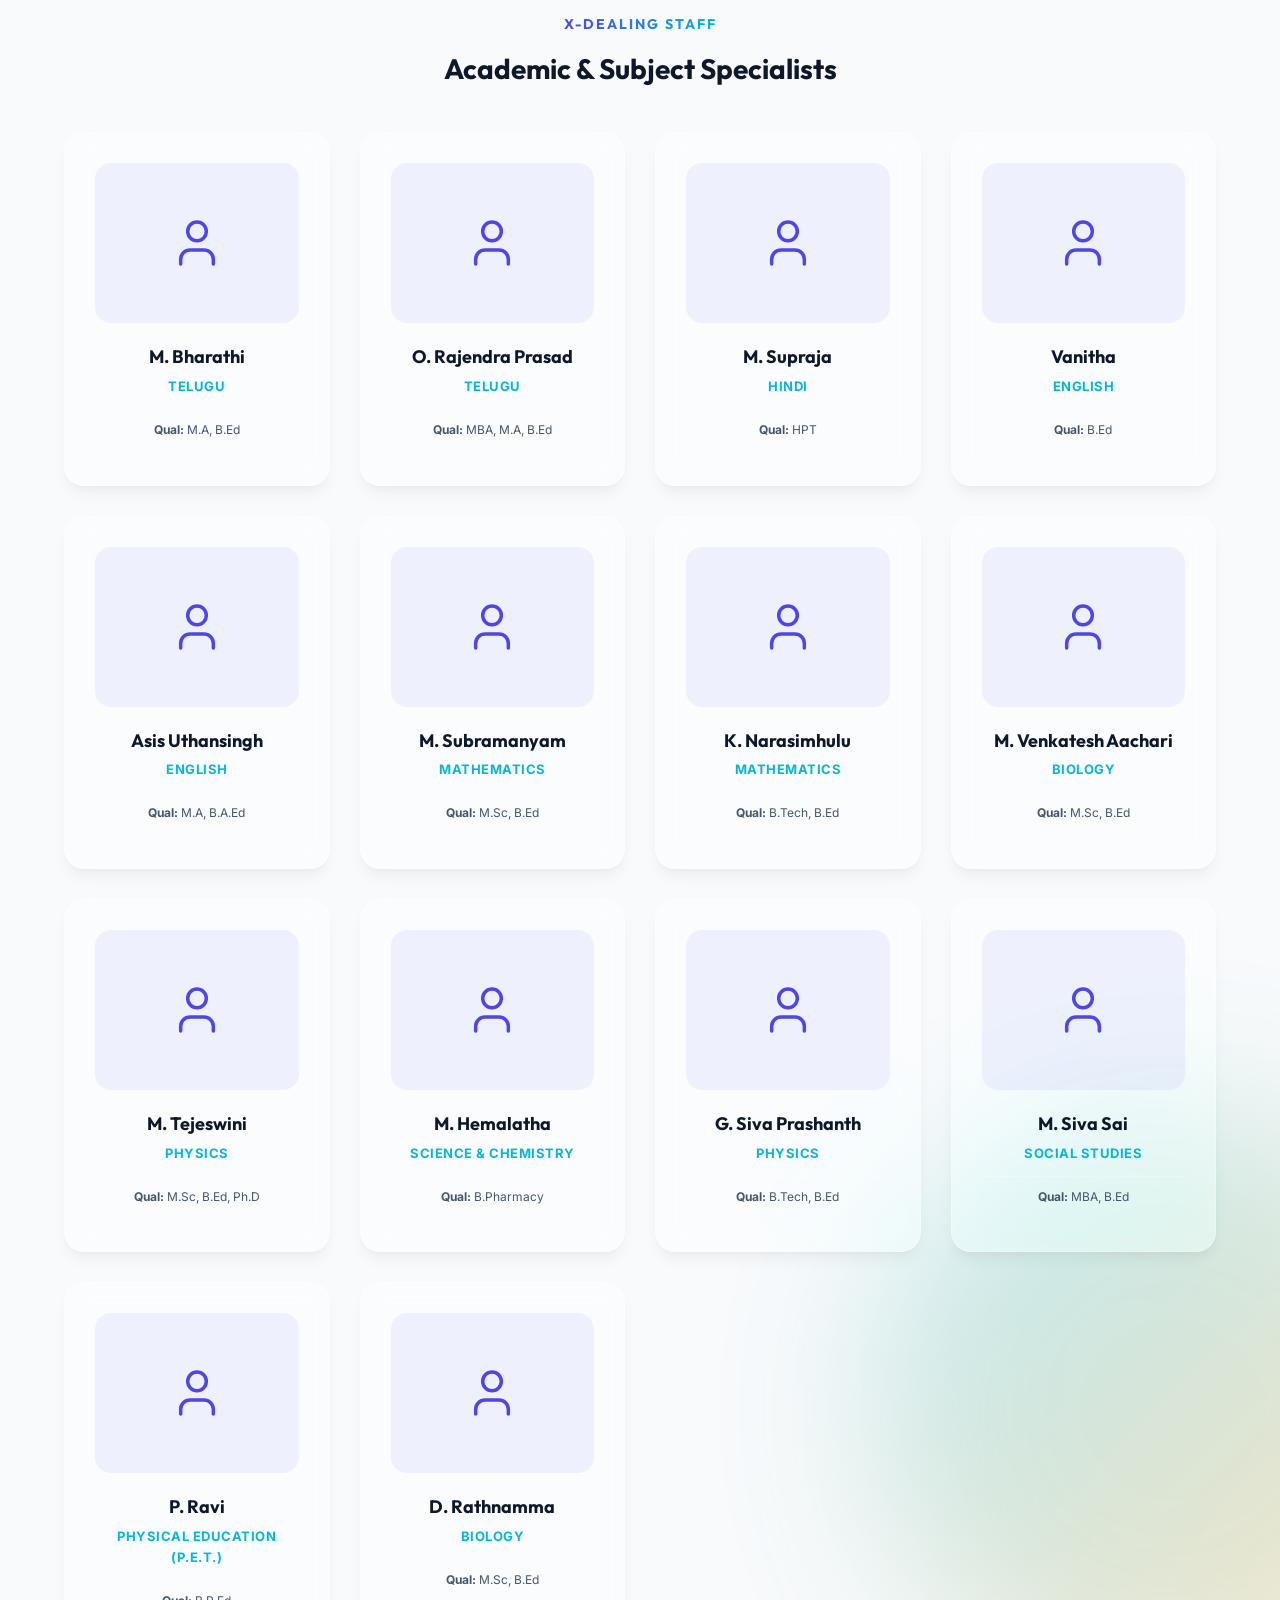
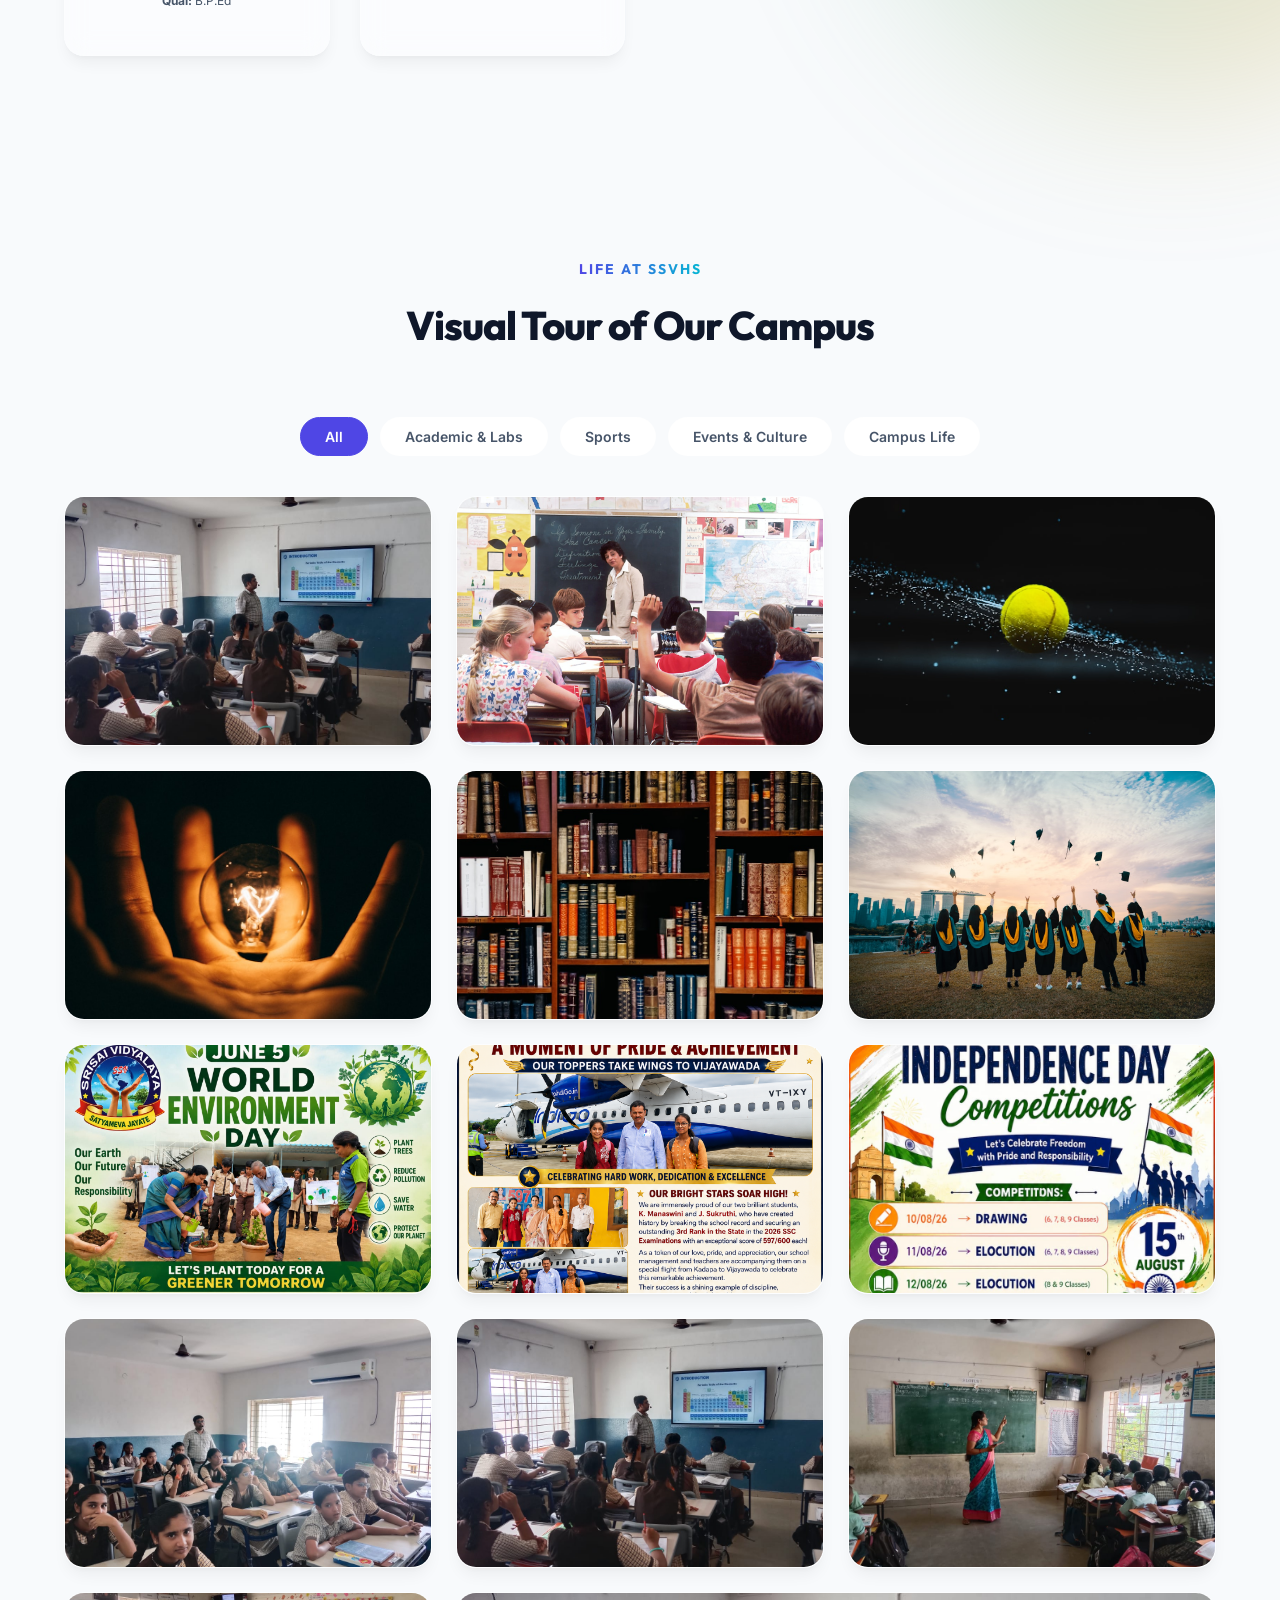
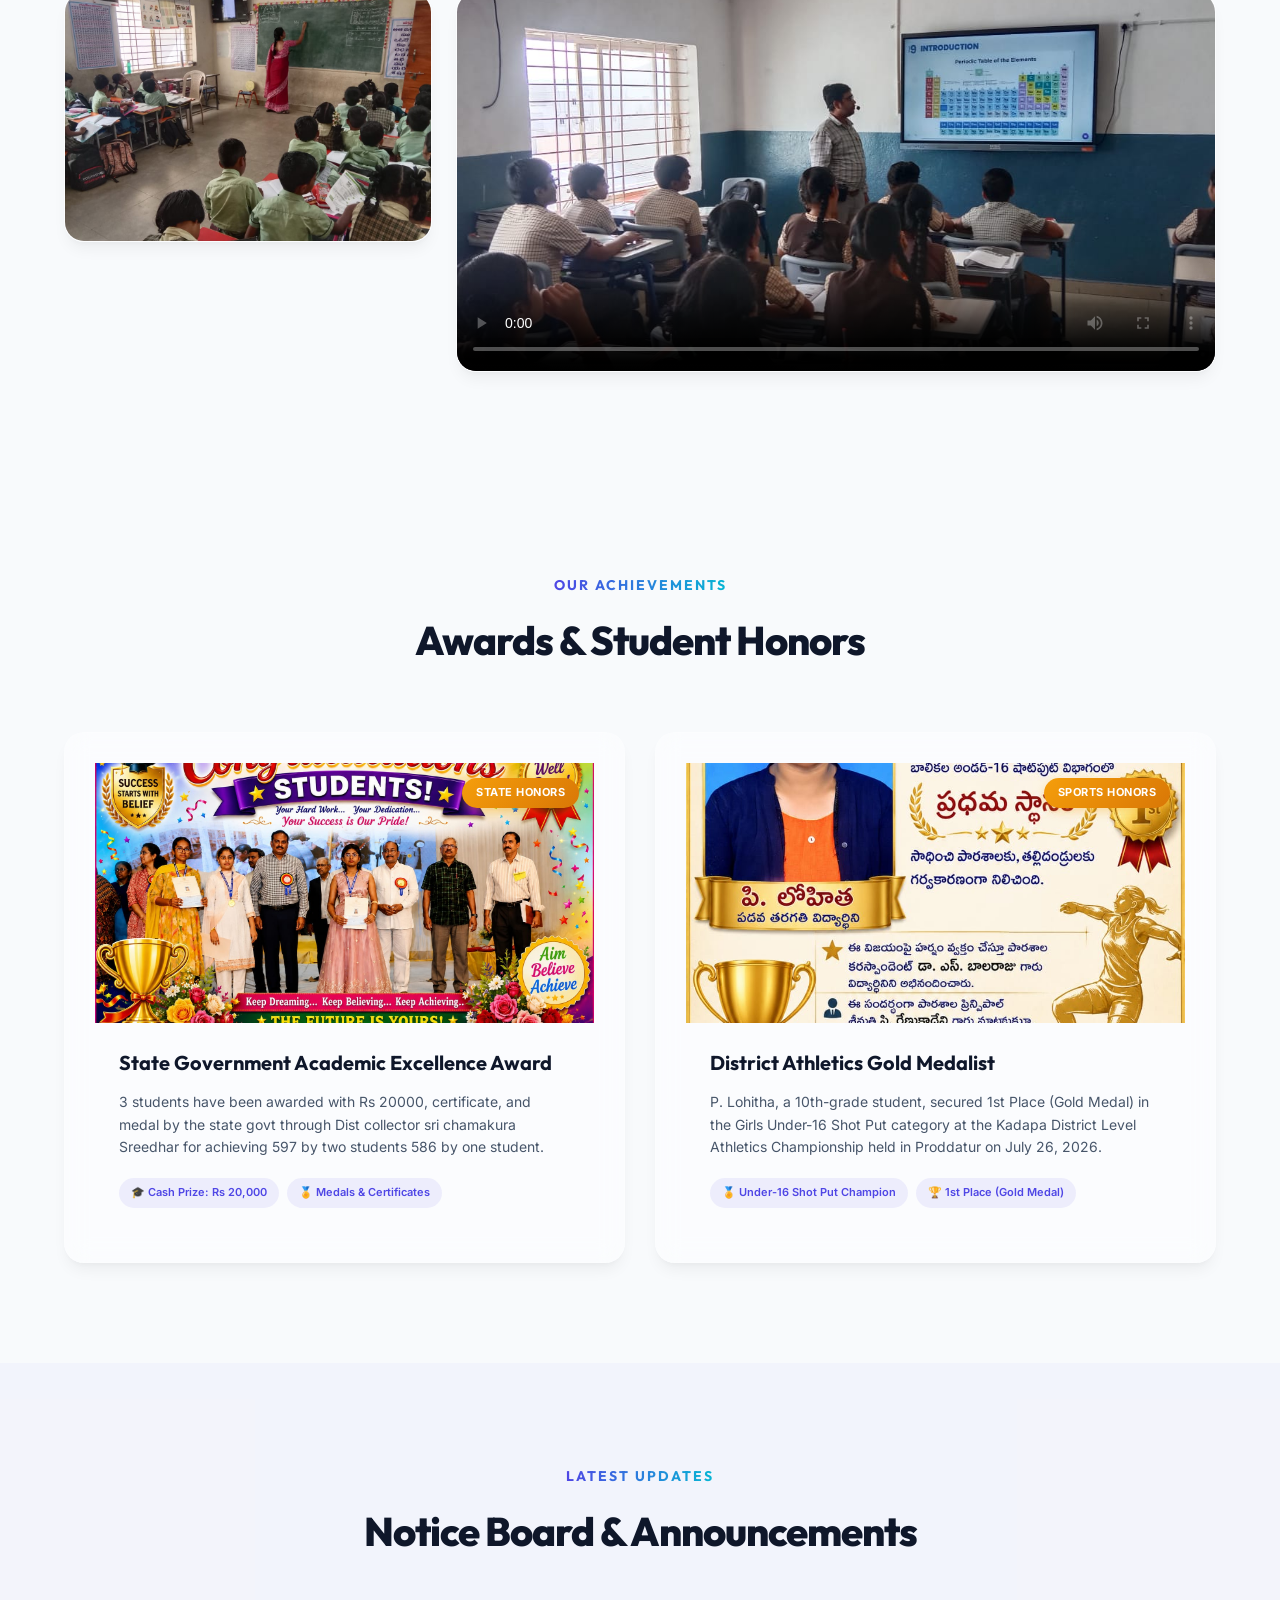
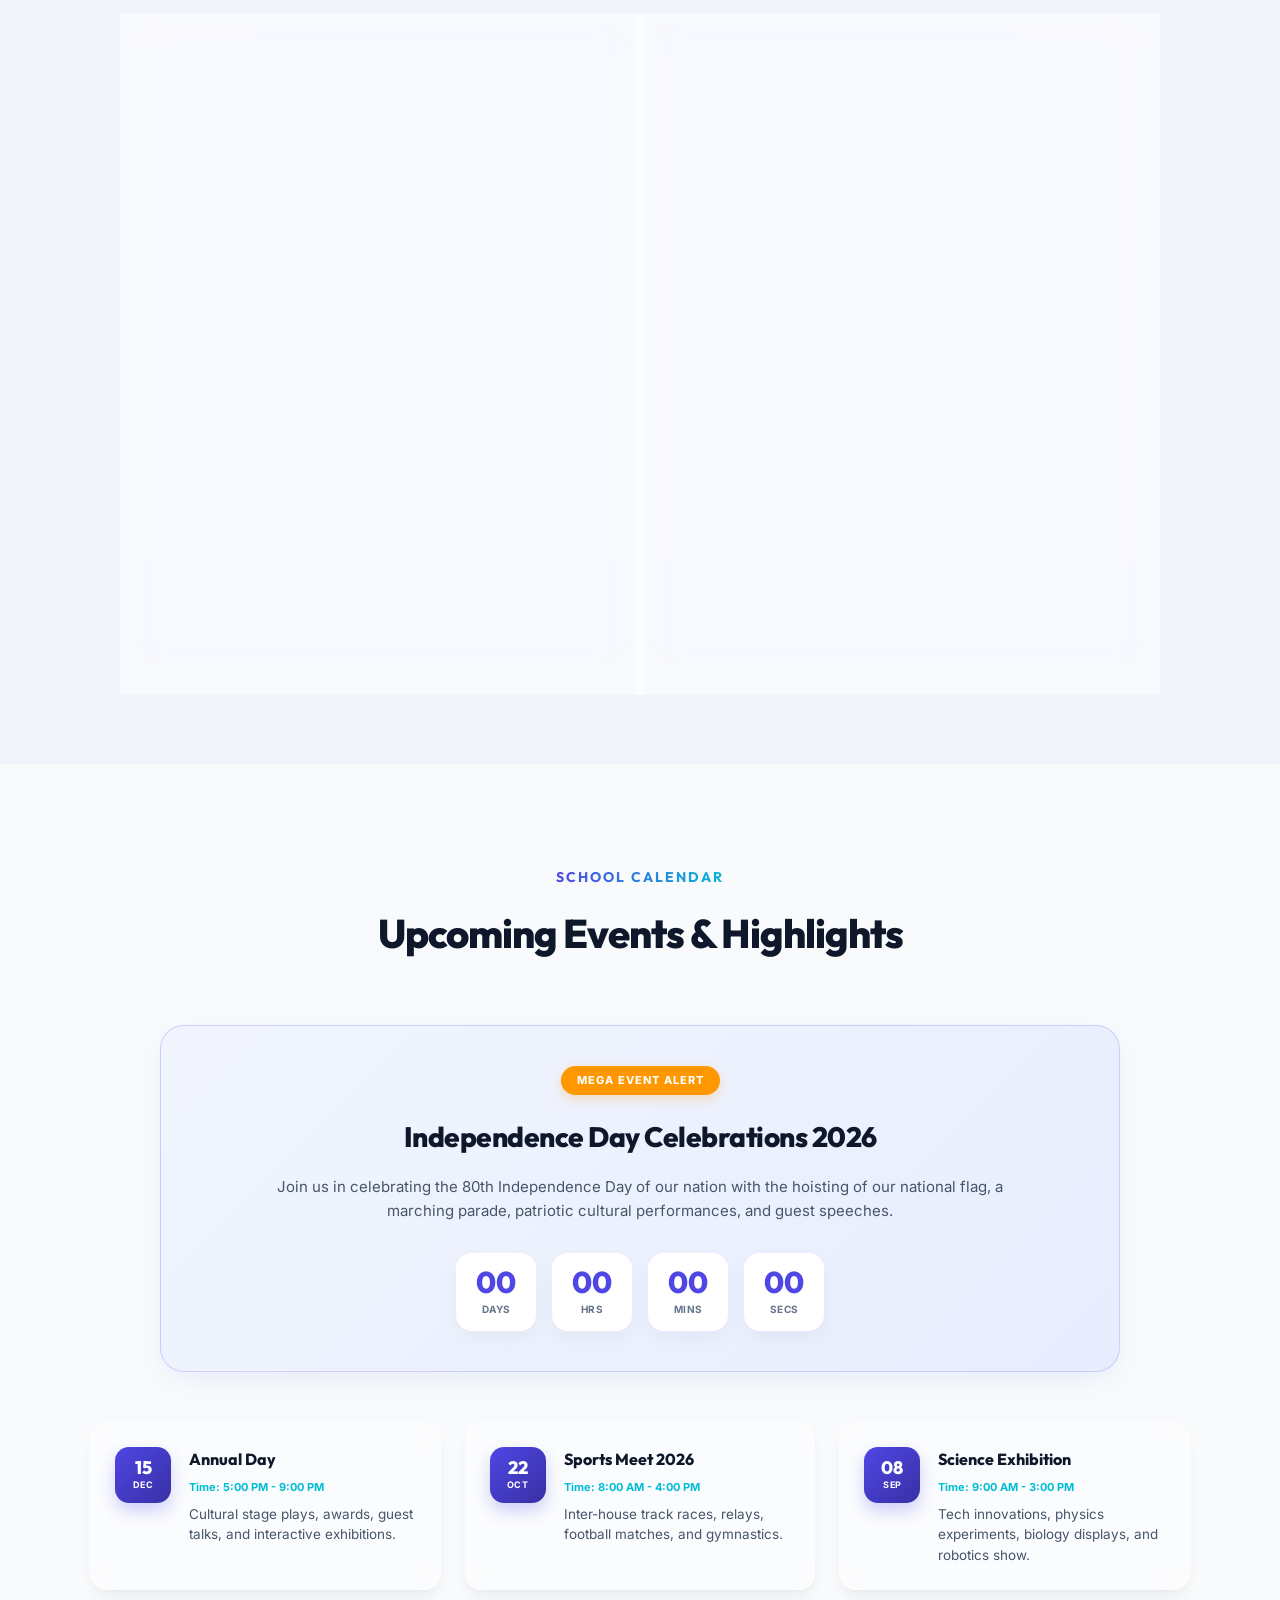
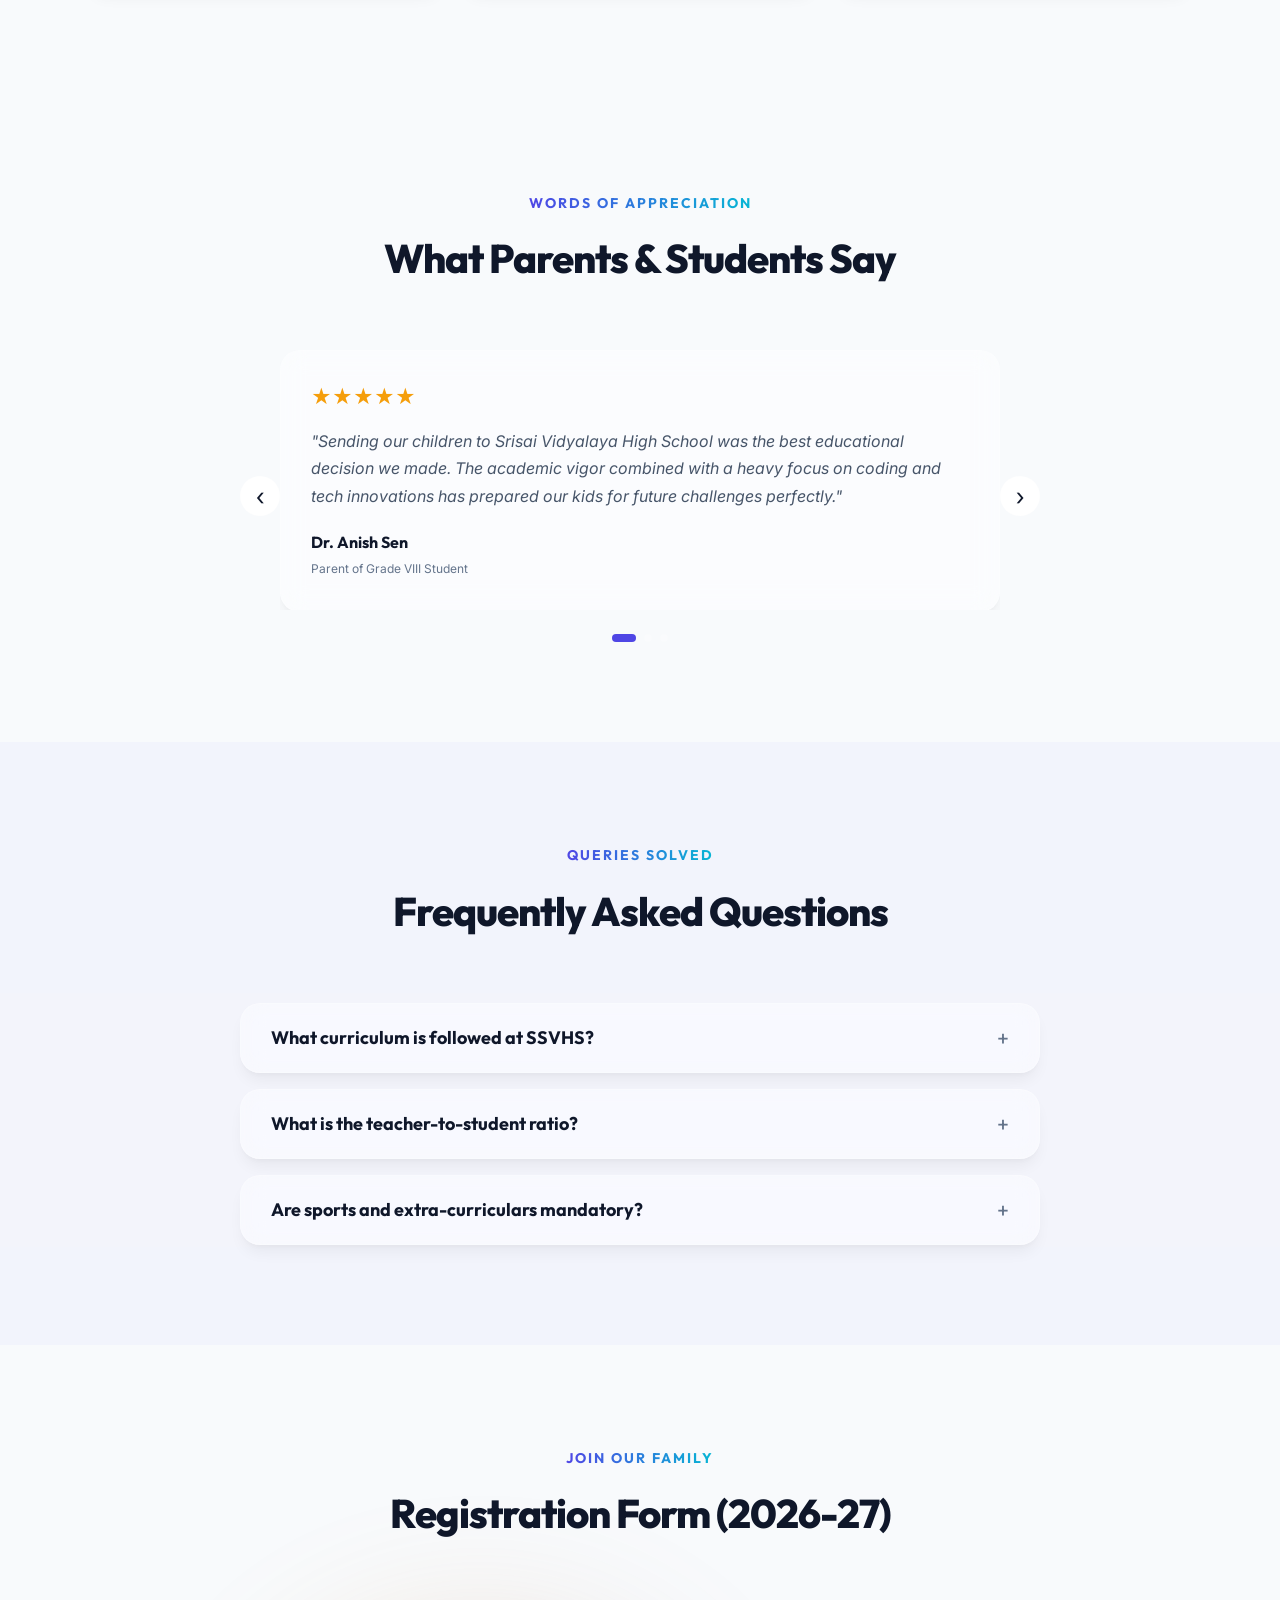
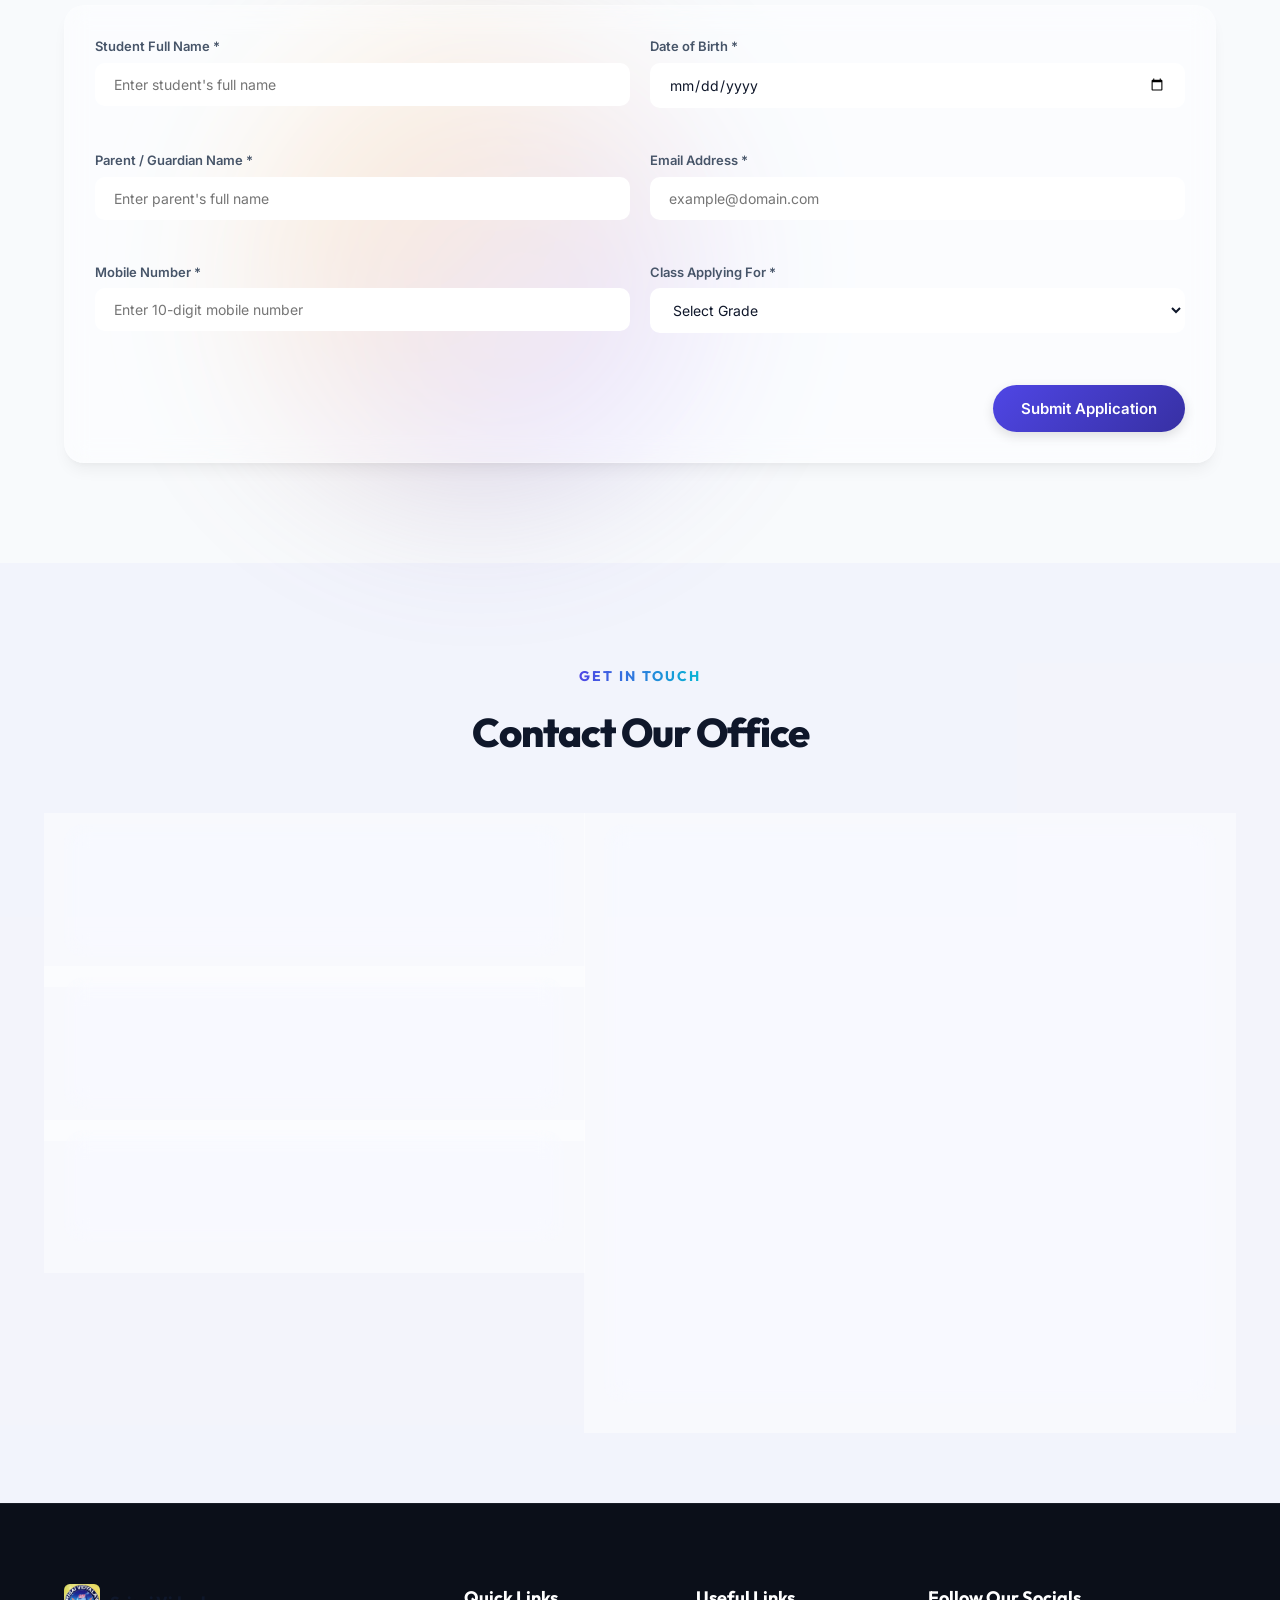
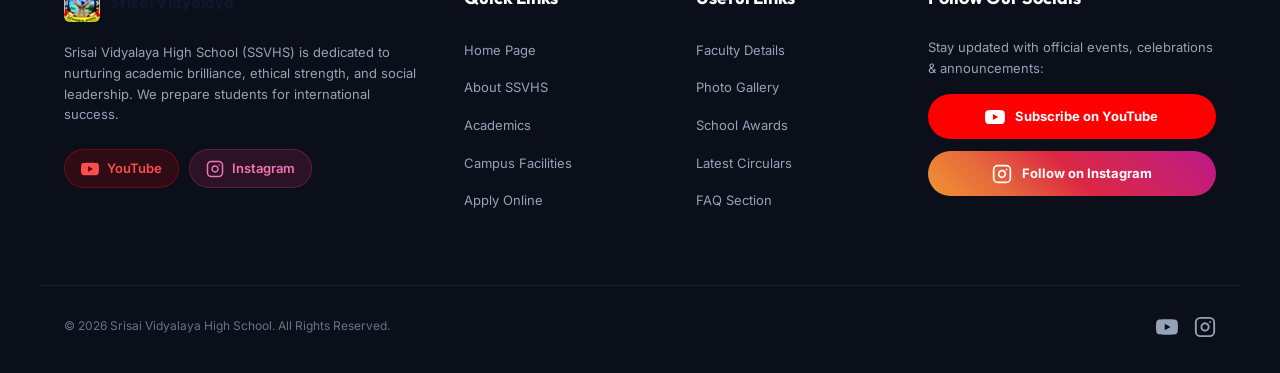
==== commit 578eb8a6: "Add files via upload" ====
--- a/index.html
+++ b/index.html
@@ -206,44 +206,7 @@
             </div>
         </section>
 
-        <!-- Stats Counter Section -->
-        <section class="stats section-padding" id="statsSection" style="background: linear-gradient(135deg, #0f172a 0%, #1e1b4b 50%, #0f172a 100%) !important; color: #ffffff !important;">
-            <div class="container">
-                <div class="stats-container">
-                    <div class="stats-item glass-card reveal-zoom">
-                        <div class="stats-icon">
-                            <svg xmlns="http://www.w3.org/2000/svg" viewBox="0 0 24 24" fill="none" stroke="currentColor" stroke-width="2" stroke-linecap="round" stroke-linejoin="round"><path d="M22 10v6M2 10l10-5 10 5-10 5z"></path><path d="M6 12v5c3 3 9 3 12 0v-5"></path></svg>
-                        </div>
-                        <div class="stats-number" data-target="12000">12000</div>
-                        <p class="stats-label">Enrolled Students</p>
-                    </div>
-
-                    <div class="stats-item glass-card reveal-zoom">
-                        <div class="stats-icon">
-                            <svg xmlns="http://www.w3.org/2000/svg" viewBox="0 0 24 24" fill="none" stroke="currentColor" stroke-width="2" stroke-linecap="round" stroke-linejoin="round"><path d="M20 21v-2a4 4 0 0 0-4-4H8a4 4 0 0 0-4 4v2"></path><circle cx="12" cy="7" r="4"></circle></svg>
-                        </div>
-                        <div class="stats-number" data-target="100">100</div>
-                        <p class="stats-label">Qualified Teachers</p>
-                    </div>
-
-                    <div class="stats-item glass-card reveal-zoom">
-                        <div class="stats-icon">
-                            <svg xmlns="http://www.w3.org/2000/svg" viewBox="0 0 24 24" fill="none" stroke="currentColor" stroke-width="2" stroke-linecap="round" stroke-linejoin="round"><path d="M22 11.08V12a10 10 0 1 1-5.93-9.14"></path><polyline points="22 4 12 14.01 9 11.01"></polyline></svg>
-                        </div>
-                        <div class="stats-number stats-percent" data-target="100">100</div>
-                        <p class="stats-label">Pass Percentage (%)</p>
-                    </div>
-
-                    <div class="stats-item glass-card reveal-zoom">
-                        <div class="stats-icon">
-                            <svg xmlns="http://www.w3.org/2000/svg" viewBox="0 0 24 24" fill="none" stroke="currentColor" stroke-width="2" stroke-linecap="round" stroke-linejoin="round"><circle cx="12" cy="8" r="7"></circle><polyline points="8.21 13.89 7 23 12 20 17 23 15.79 13.88"></polyline></svg>
-                        </div>
-                        <div class="stats-number" data-target="20">20</div>
-                        <p class="stats-label">National Awards</p>
-                    </div>
-                </div>
-            </div>
-        </section>
+
 
         <!-- Academics Section -->
         <section class="academics section-padding" id="academics">
@@ -289,7 +252,7 @@
                 <div class="facilities-grid">
                     <div class="facility-card glass-card reveal-zoom">
                         <div class="facility-img-wrapper">
-                            <img src="./images/classroom.jpg" onerror="this.onerror=null;this.src='https://images.unsplash.com/photo-1427504494785-3a9ca7044f45?auto=format&fit=crop&w=800&q=80';" alt="Smart Classrooms">
+                            <img src="./images/Smart Classrooms.jpeg" onerror="this.onerror=null;this.src='https://images.unsplash.com/photo-1427504494785-3a9ca7044f45?auto=format&fit=crop&w=800&q=80';" alt="Smart Classrooms">
                         </div>
                         <div class="facility-content">
                             <h4>Smart Classrooms</h4>
@@ -614,7 +577,7 @@
 
                 <div class="gallery-grid">
                     <div class="gallery-item glass-card reveal-zoom" data-category="learning">
-                        <img src="./images/classroom.jpg" onerror="this.onerror=null;this.src='https://images.unsplash.com/photo-1427504494785-3a9ca7044f45?auto=format&fit=crop&w=800&q=80';" alt="Modern Smart Classroom">
+                        <img src="./images/classroom.jpeg" onerror="this.onerror=null;this.src='https://images.unsplash.com/photo-1427504494785-3a9ca7044f45?auto=format&fit=crop&w=800&q=80';" alt="Modern Smart Classroom">
                         <div class="gallery-info">
                             <h4>Modern Classroom</h4>
                             <span class="gallery-tag">Classrooms</span>
@@ -668,6 +631,44 @@
                             <h4>State 3rd Rank Celebrations</h4>
                             <span class="gallery-tag">Achievements</span>
                         </div>
+                    </div>
+                    <div class="gallery-item glass-card reveal-zoom" data-category="events">
+                        <img src="./images/Gallery_image3.jpeg" onerror="this.onerror=null;this.src='https://images.unsplash.com/photo-1513151233558-d860c5398176?auto=format&fit=crop&w=800&q=80';" alt="India @ 80 Independence Day Competitions Poster at Srisai Vidyalaya">
+                        <div class="gallery-info">
+                            <h4>Independence Day Competitions</h4>
+                            <span class="gallery-tag">Events</span>
+                        </div>
+                    </div>
+                    <div class="gallery-item glass-card reveal-zoom" data-category="learning">
+                        <img src="./images/classromm1.jpeg" onerror="this.onerror=null;this.src='https://images.unsplash.com/photo-1427504494785-3a9ca7044f45?auto=format&fit=crop&w=800&q=80';" alt="Interactive Classroom Session at Srisai Vidyalaya">
+                        <div class="gallery-info">
+                            <h4>Interactive Classroom Session</h4>
+                            <span class="gallery-tag">Classrooms</span>
+                        </div>
+                    </div>
+                    <div class="gallery-item glass-card reveal-zoom" data-category="learning">
+                        <img src="./images/classromm2.jpeg" onerror="this.onerror=null;this.src='https://images.unsplash.com/photo-1427504494785-3a9ca7044f45?auto=format&fit=crop&w=800&q=80';" alt="Digital Smartboard Learning Session at Srisai Vidyalaya">
+                        <div class="gallery-info">
+                            <h4>Digital Smartboard Session</h4>
+                            <span class="gallery-tag">Smartboard</span>
+                        </div>
+                    </div>
+                    <div class="gallery-item glass-card reveal-zoom" data-category="learning">
+                        <img src="./images/classromm3.jpeg" onerror="this.onerror=null;this.src='https://images.unsplash.com/photo-1427504494785-3a9ca7044f45?auto=format&fit=crop&w=800&q=80';" alt="Primary Class EVS Instruction at Srisai Vidyalaya">
+                        <div class="gallery-info">
+                            <h4>Primary School Learning</h4>
+                            <span class="gallery-tag">Primary Education</span>
+                        </div>
+                    </div>
+                    <div class="gallery-item glass-card reveal-zoom" data-category="learning">
+                        <img src="./images/classromm4.jpeg" onerror="this.onerror=null;this.src='https://images.unsplash.com/photo-1427504494785-3a9ca7044f45?auto=format&fit=crop&w=800&q=80';" alt="Active Classroom Instruction and Assignments at Srisai Vidyalaya">
+                        <div class="gallery-info">
+                            <h4>Traditional Blackboard Session</h4>
+                            <span class="gallery-tag">Classrooms</span>
+                        </div>
+                    </div>
+                    <div class="gallery-item glass-card reveal-zoom no-lightbox video-featured" data-category="campus" style="height: 380px; cursor: default;">
+                        <video src="./images/school_video.mp4.mp4" poster="./images/classroom.jpeg" controls style="width: 100%; height: 100%; object-fit: cover; border-radius: 16px; display: block;"></video>
                     </div>
                 </div>
             </div>
@@ -723,7 +724,8 @@
                     <h2 class="section-title">Notice Board & Announcements</h2>
                 </div>
 
-                <div class="notice-syllabus-container reveal-slide-up" style="max-width: 800px; margin: 0 auto;">
+                <div class="notice-syllabus-container reveal-slide-up" style="display: grid; grid-template-columns: repeat(auto-fit, minmax(360px, 1fr)); gap: 30px; max-width: 1000px; margin: 0 auto;">
+                    <!-- Card 1: JEE Syllabus -->
                     <div class="notice-card glass-card" style="display: flex; flex-direction: column; align-items: center; text-align: center; padding: 40px 30px; gap: 24px; border-radius: 24px;">
                         <div class="notice-content" style="width: 100%;">
                             <span class="notice-tag" style="background: var(--primary); color: #ffffff; padding: 6px 14px; border-radius: 30px; font-size: 11px; font-weight: 700; text-transform: uppercase; letter-spacing: 1px; display: inline-block; margin-bottom: 16px;">New Announcement</span>
@@ -732,7 +734,21 @@
                                 The detailed syllabus and exam schedule for the upcoming JEE Mains and Advanced training program conducted within the school premises. Click on the image below to view or download it in full screen.
                             </p>
                             <div class="syllabus-image-wrapper" style="border-radius: 16px; overflow: hidden; border: 1px solid var(--border-color); max-width: 480px; margin: 0 auto; box-shadow: var(--shadow-md); transition: transform 0.3s ease, box-shadow 0.3s ease; cursor: zoom-in;">
-                                <img src="./images/jee_syllabus.jpg" onerror="this.onerror=null;this.src='https://images.unsplash.com/photo-1434030216411-0b793f4b4173?auto=format&fit=crop&w=800&q=80';" alt="JEE Mains & Advanced Syllabus" class="lightbox-trigger" style="width: 100%; height: auto; display: block; object-fit: cover;">
+                                <img src="./images/jee syllobus.jpeg" onerror="this.onerror=null;this.src='https://images.unsplash.com/photo-1434030216411-0b793f4b4173?auto=format&fit=crop&w=800&q=80';" alt="JEE Mains & Advanced Syllabus" class="lightbox-trigger" style="width: 100%; height: auto; display: block; object-fit: cover;">
+                            </div>
+                        </div>
+                    </div>
+
+                    <!-- Card 2: NEET Syllabus -->
+                    <div class="notice-card glass-card" style="display: flex; flex-direction: column; align-items: center; text-align: center; padding: 40px 30px; gap: 24px; border-radius: 24px;">
+                        <div class="notice-content" style="width: 100%;">
+                            <span class="notice-tag" style="background: var(--accent); color: #ffffff; padding: 6px 14px; border-radius: 30px; font-size: 11px; font-weight: 700; text-transform: uppercase; letter-spacing: 1px; display: inline-block; margin-bottom: 16px;">New Announcement</span>
+                            <h3 style="font-family: var(--font-heading); font-size: 24px; font-weight: 800; color: var(--text-primary); margin-bottom: 12px; letter-spacing: -0.5px;">NEET Syllabus & Biology Schedule</h3>
+                            <p style="font-size: 14.5px; line-height: 1.6; color: var(--text-secondary); max-width: 620px; margin: 0 auto 24px auto;">
+                                The detailed biology syllabus and schedule for the school-level NEET coaching program. Click on the image below to view or download it in full screen.
+                            </p>
+                            <div class="syllabus-image-wrapper" style="border-radius: 16px; overflow: hidden; border: 1px solid var(--border-color); max-width: 480px; margin: 0 auto; box-shadow: var(--shadow-md); transition: transform 0.3s ease, box-shadow 0.3s ease; cursor: zoom-in;">
+                                <img src="./images/neet syllobus.jpeg" onerror="this.onerror=null;this.src='https://images.unsplash.com/photo-1434030216411-0b793f4b4173?auto=format&fit=crop&w=800&q=80';" alt="NEET Syllabus" class="lightbox-trigger" style="width: 100%; height: auto; display: block; object-fit: cover;">
                             </div>
                         </div>
                     </div>
--- a/style.css
+++ b/style.css
@@ -1191,6 +1191,13 @@
     position: relative;
     cursor: pointer;
     height: 250px;
+}
+
+@media (min-width: 768px) {
+    .gallery-item.video-featured {
+        grid-column: span 2;
+        height: 380px;
+    }
 }
 
 .gallery-item img {
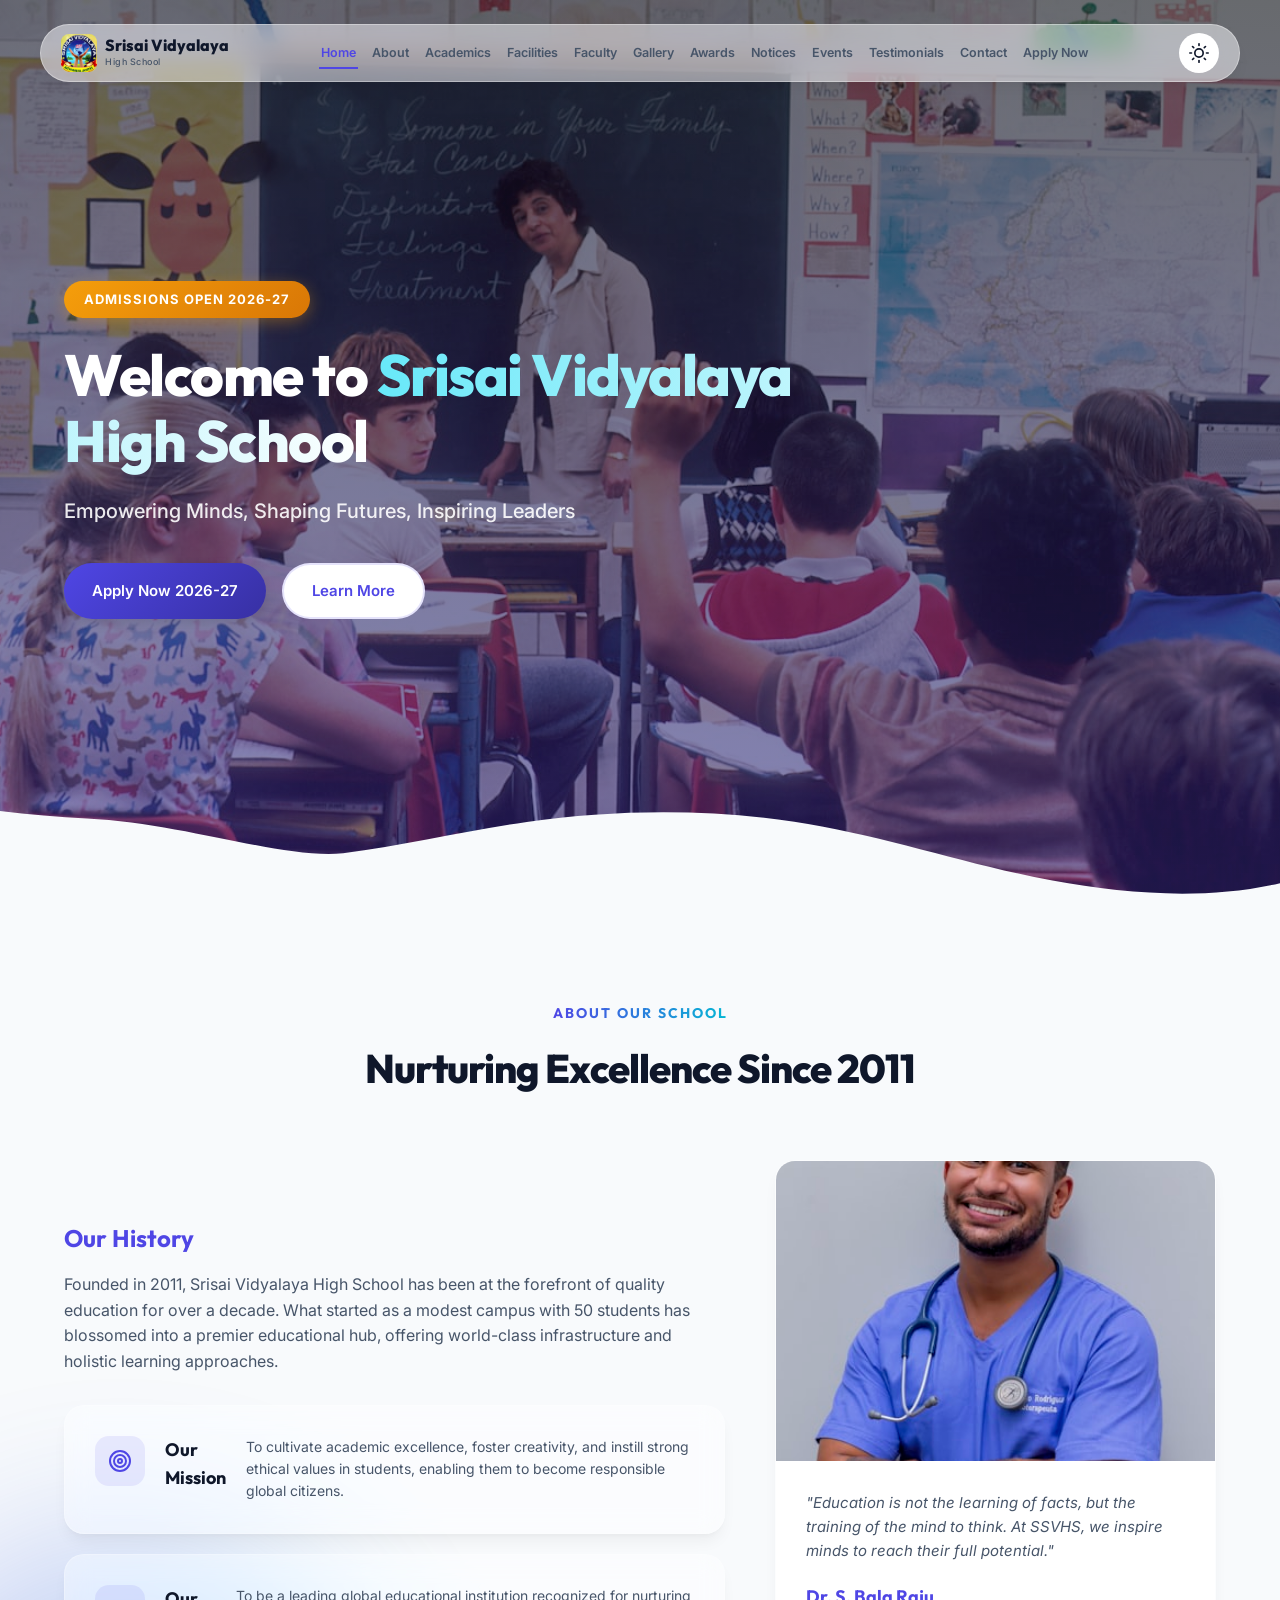
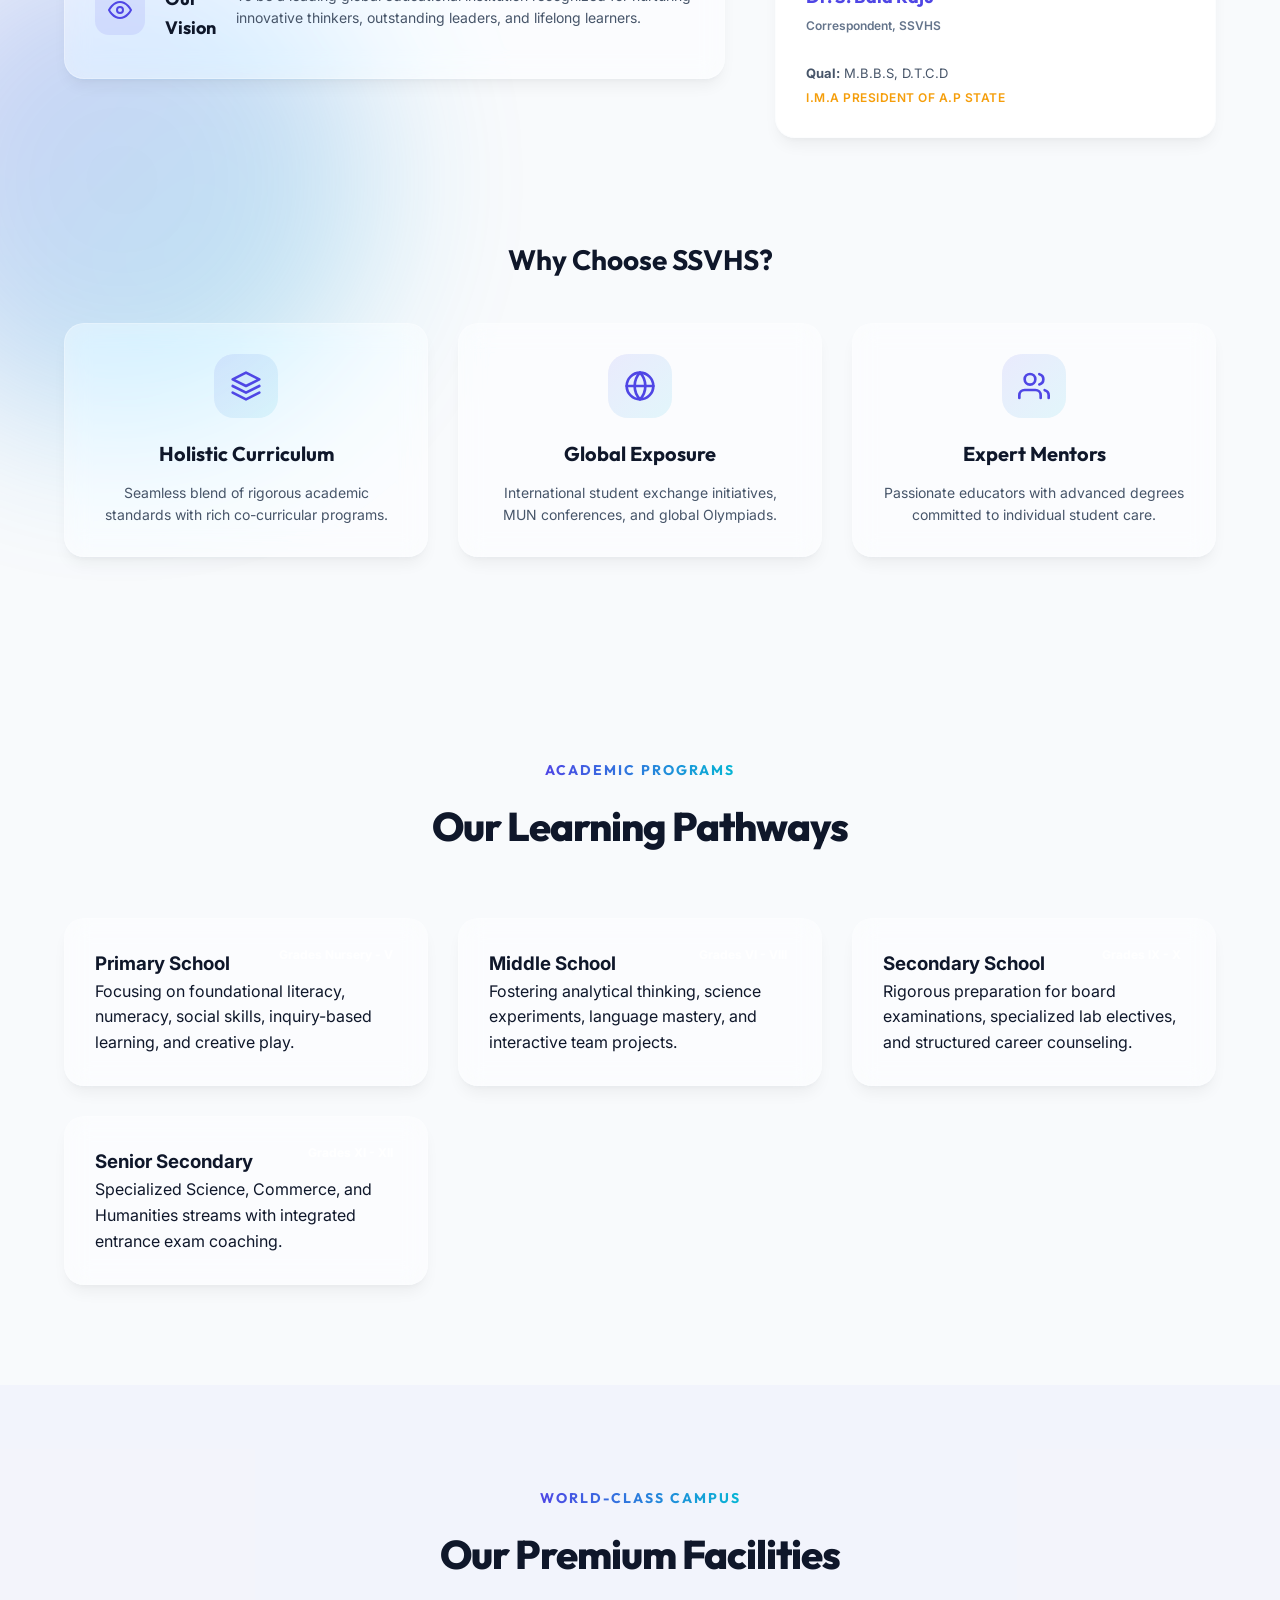
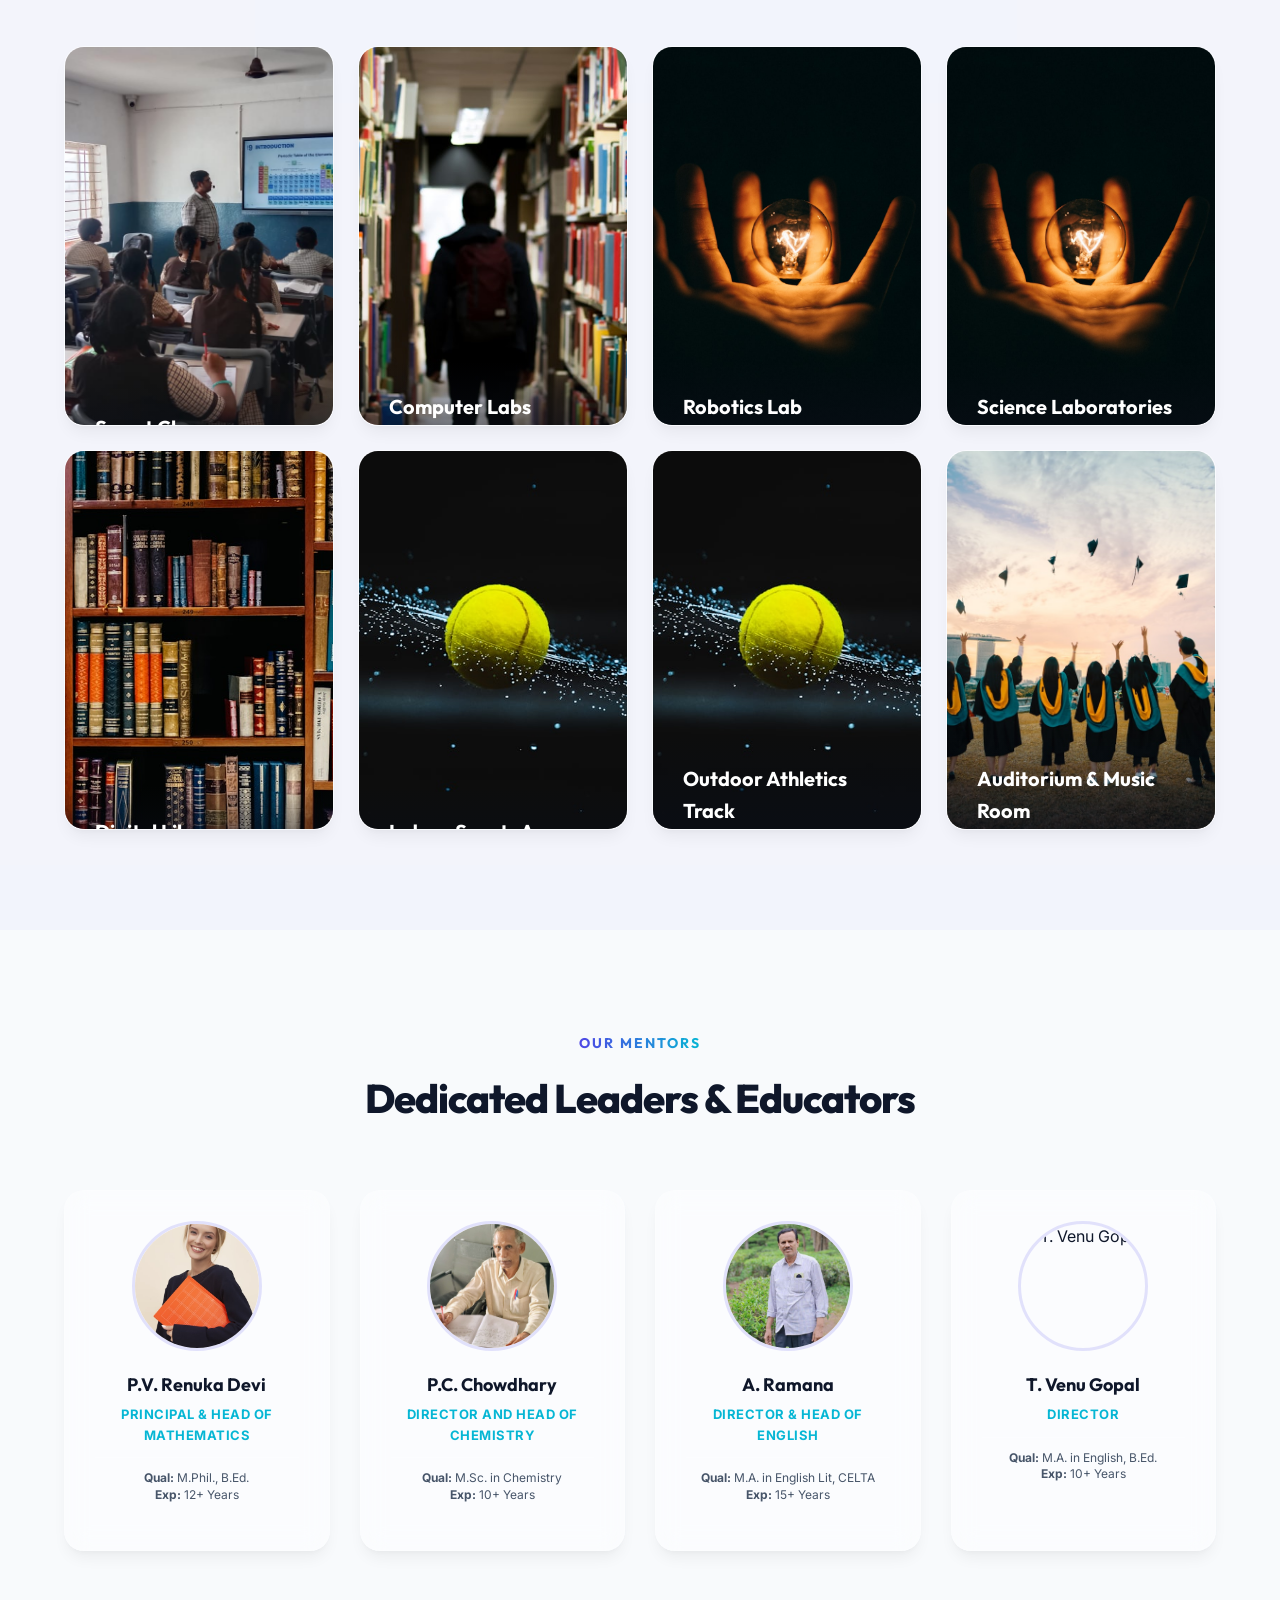
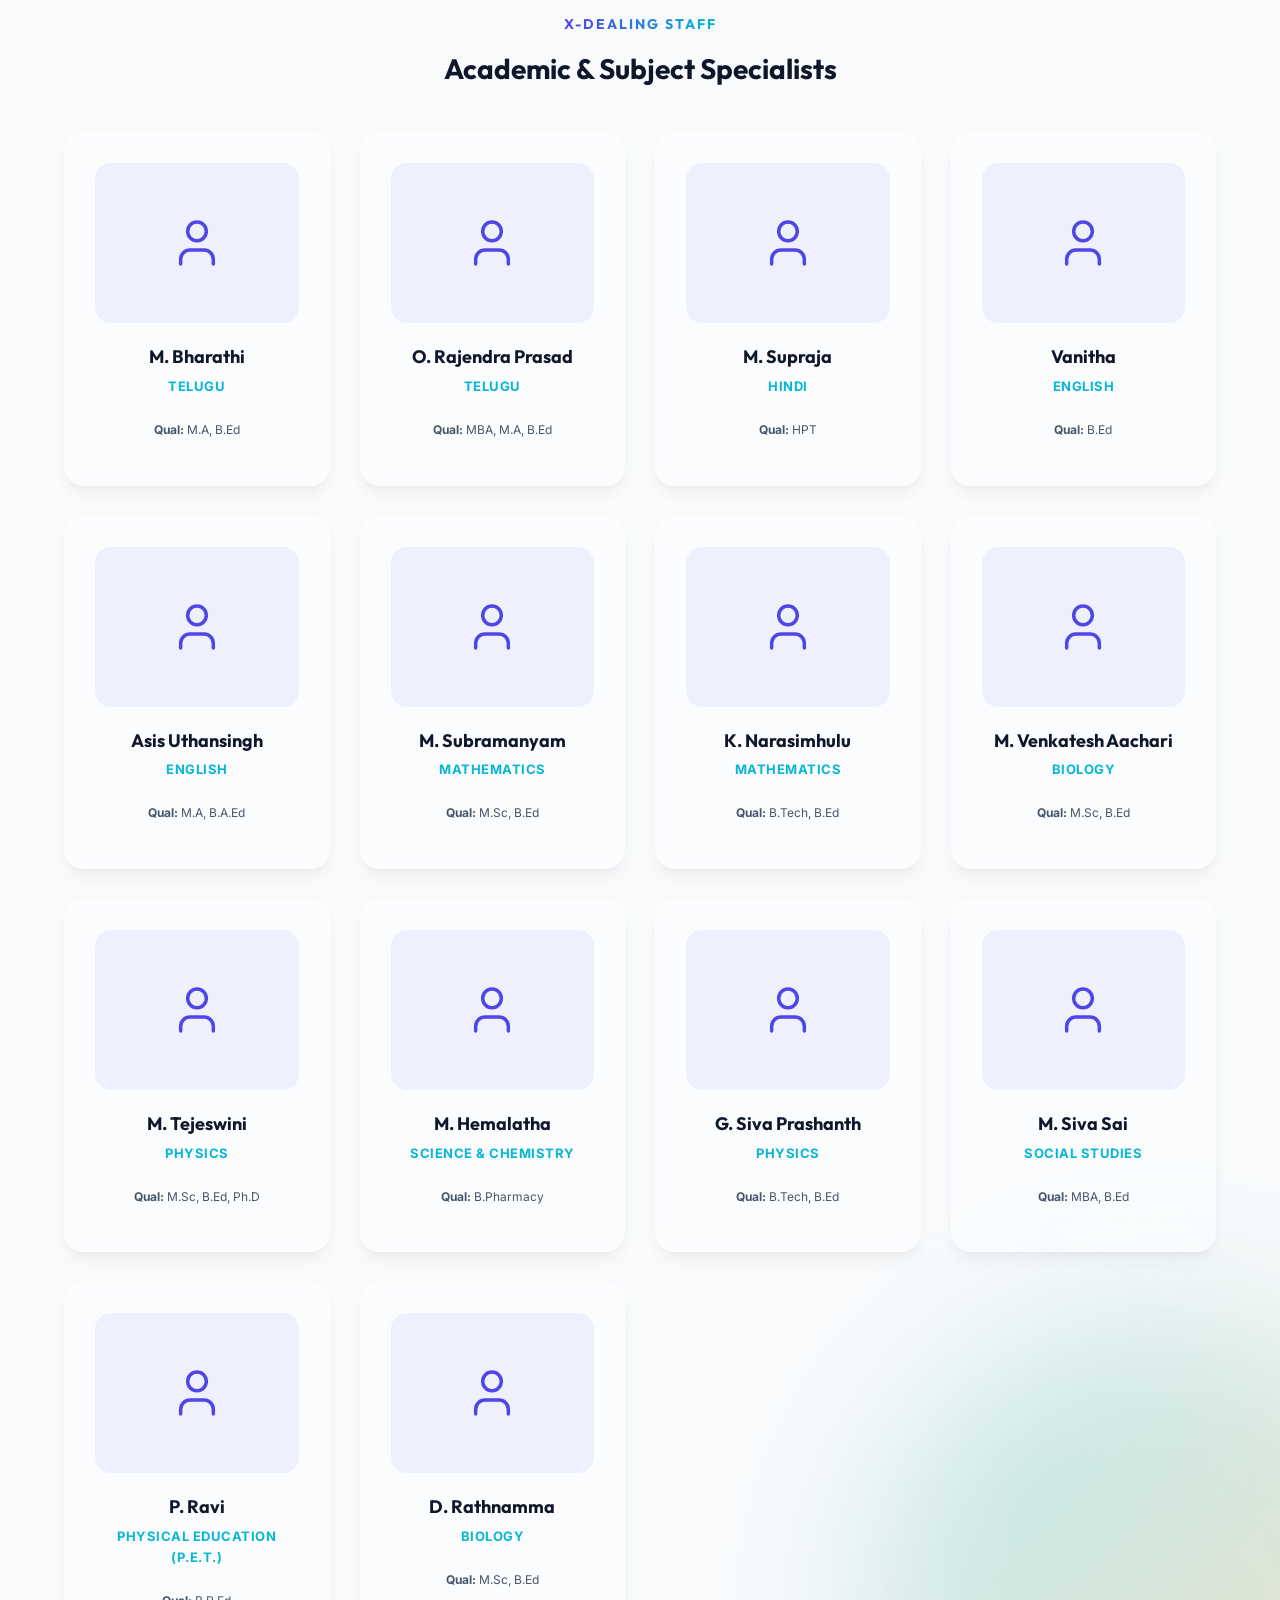
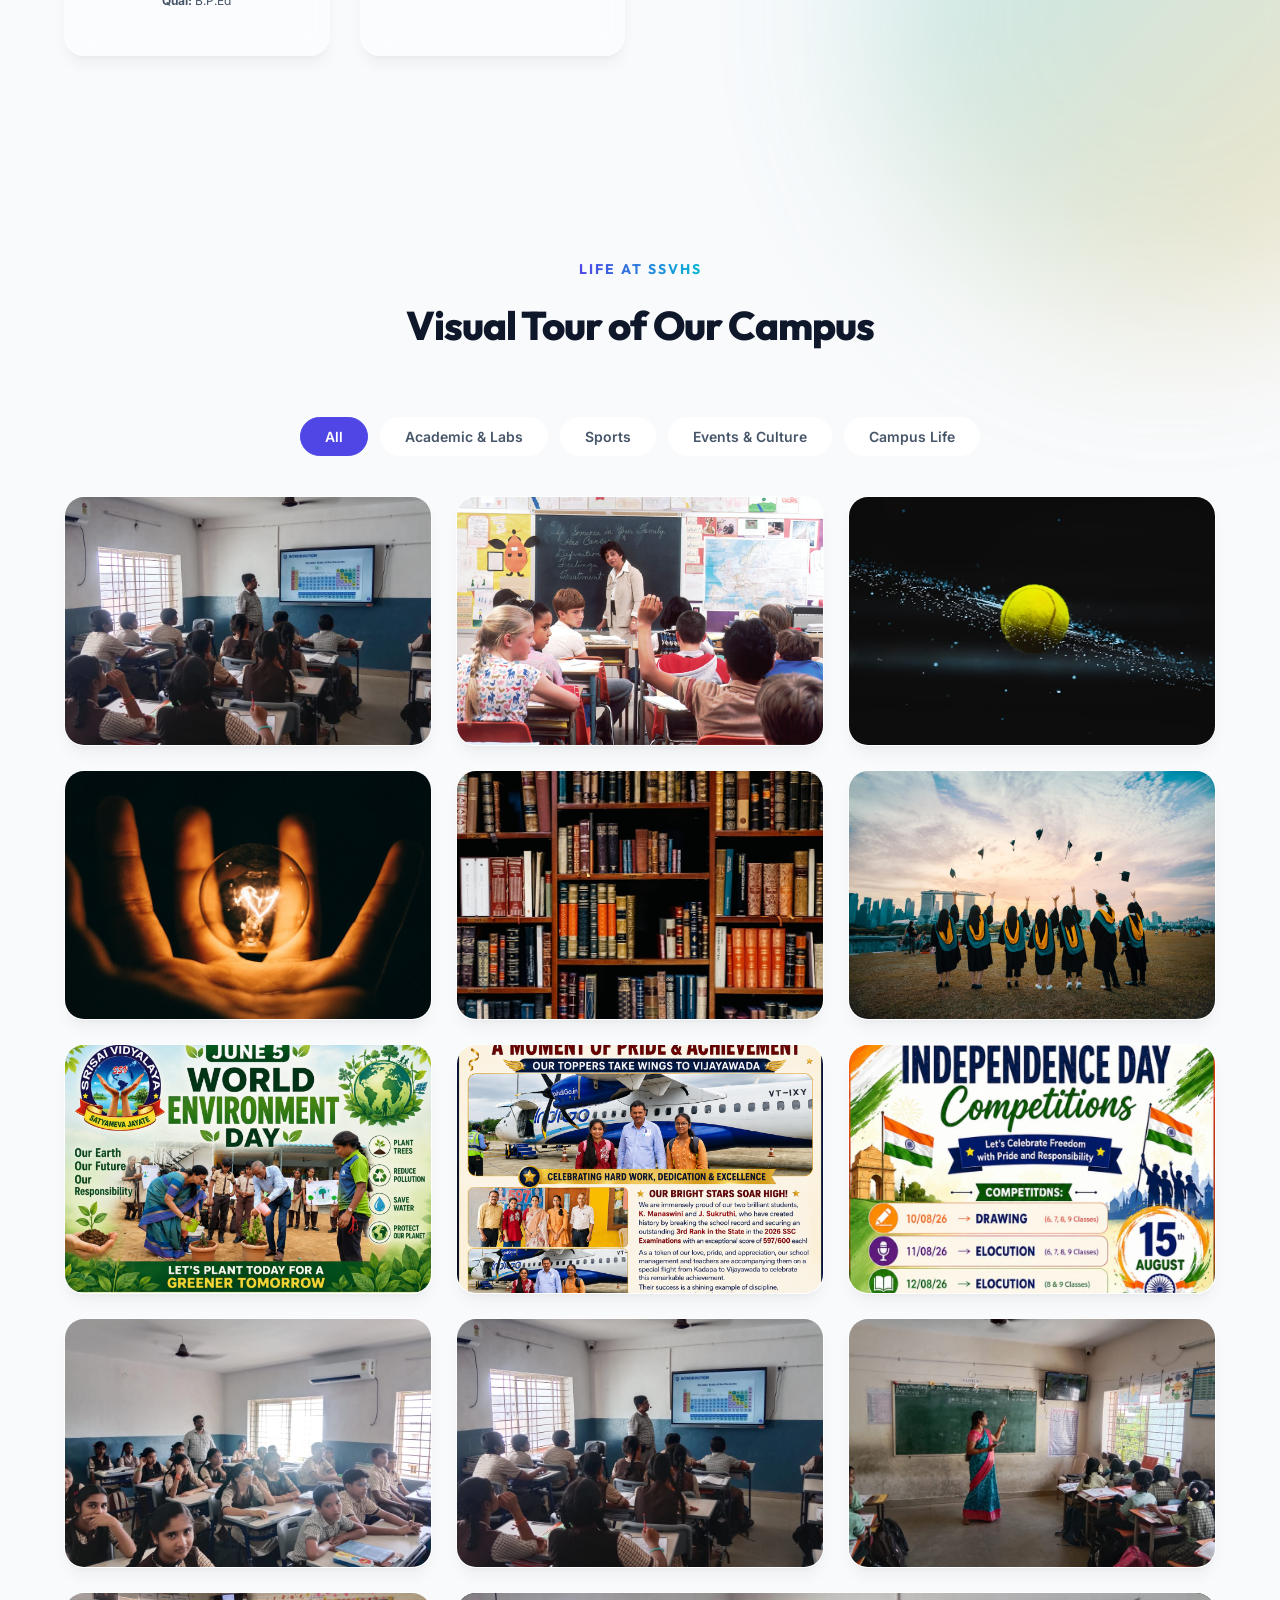
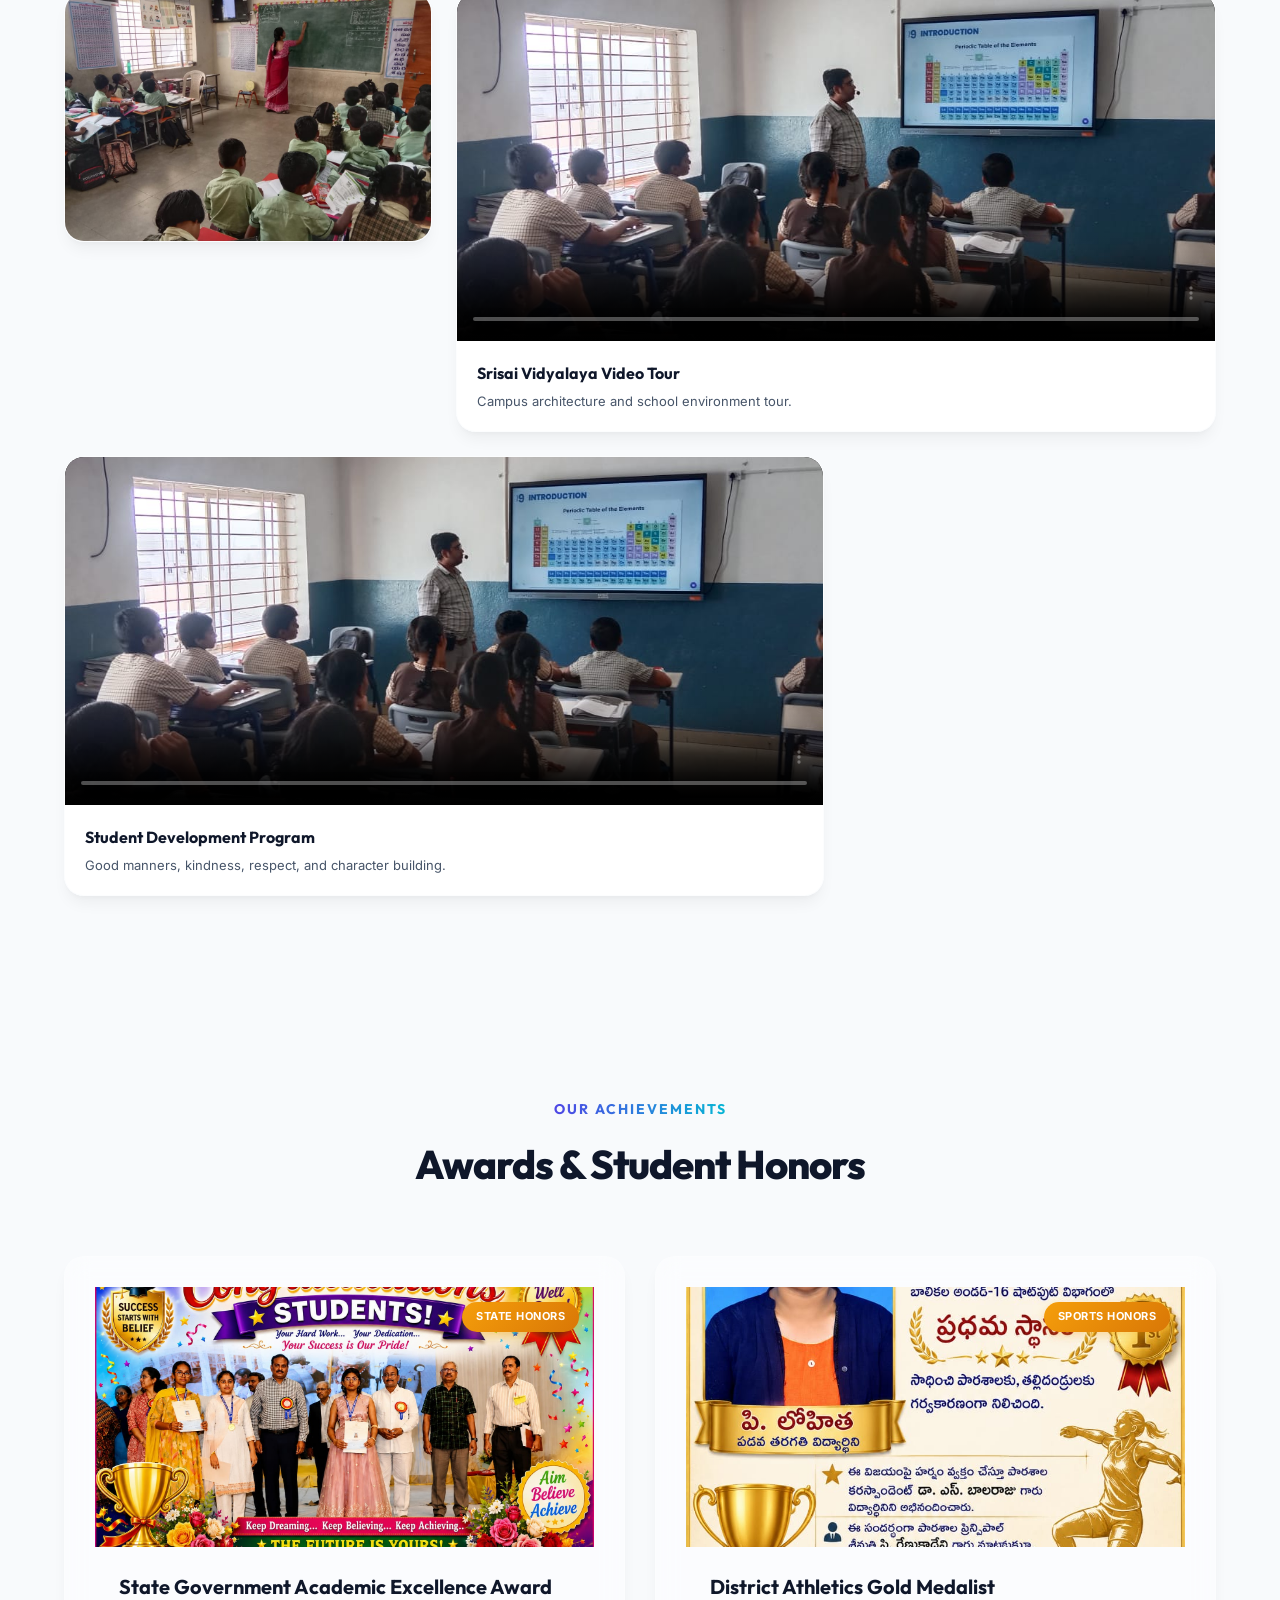
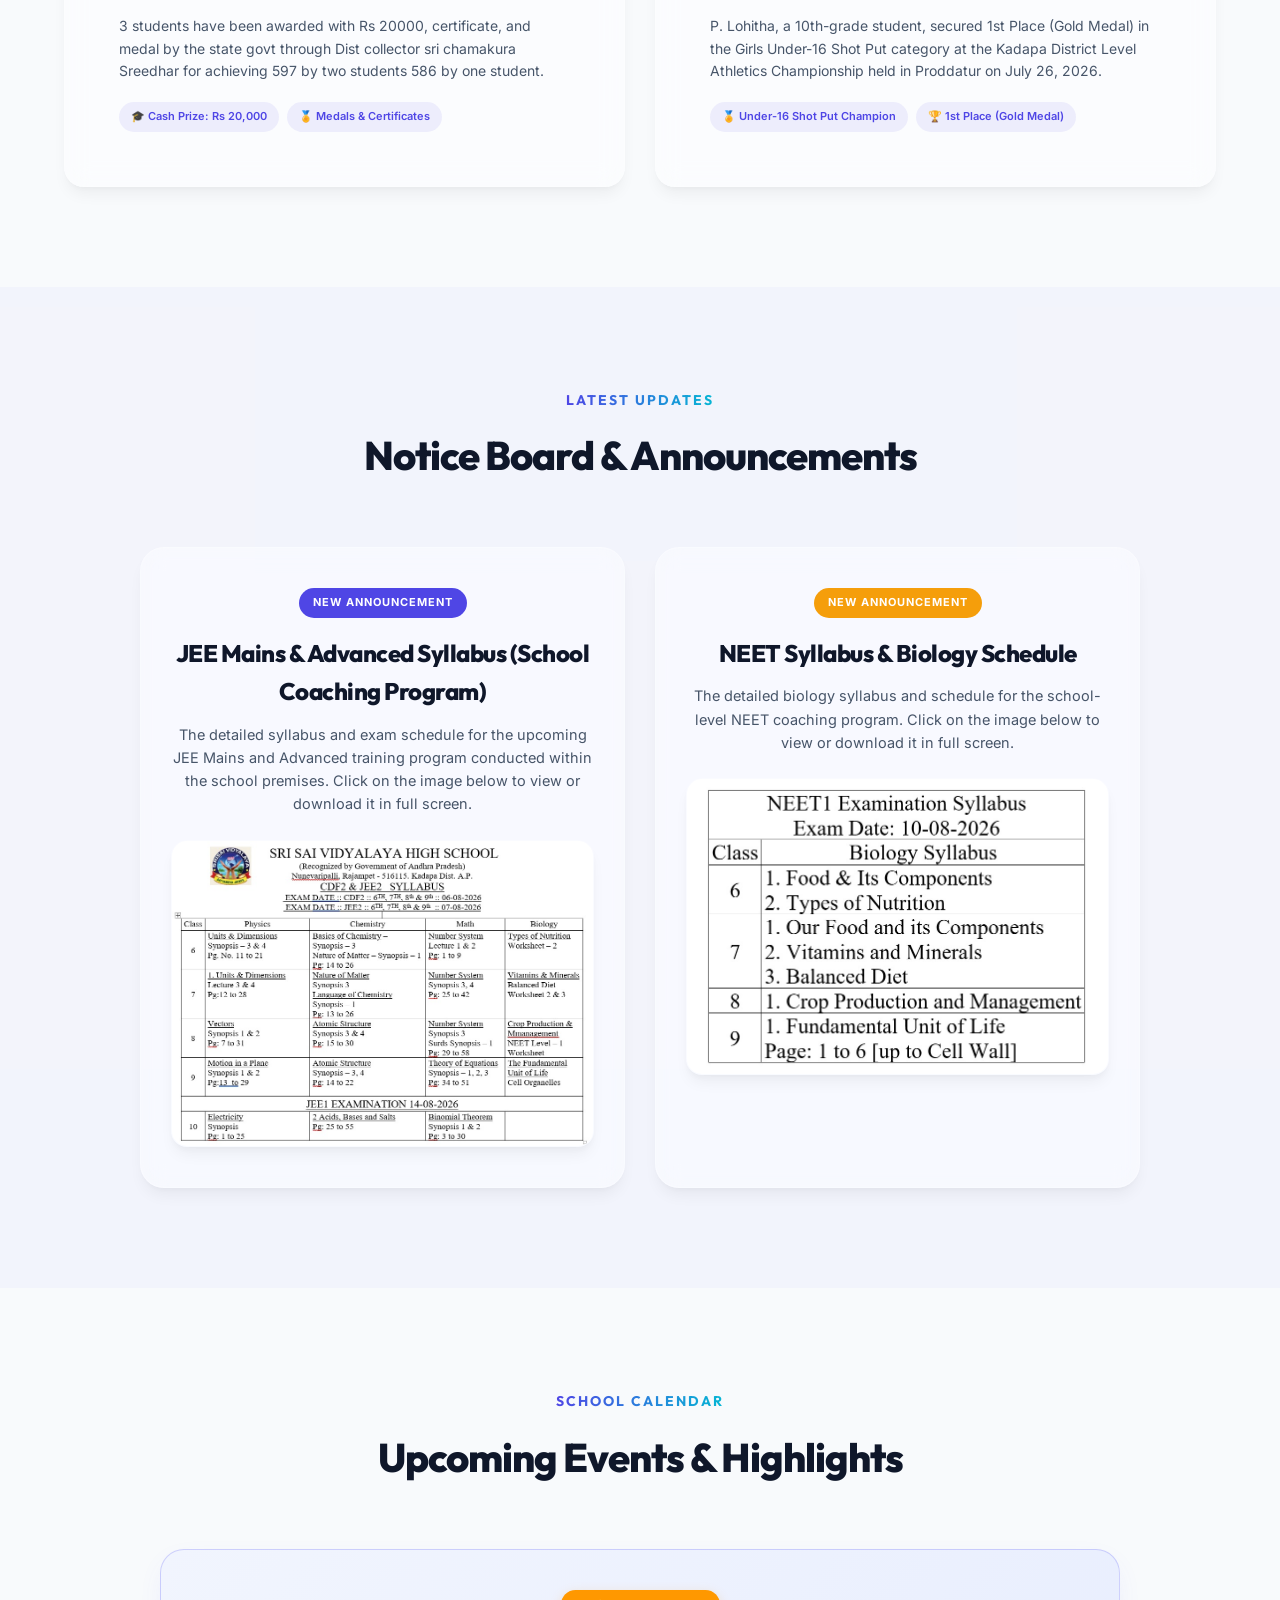
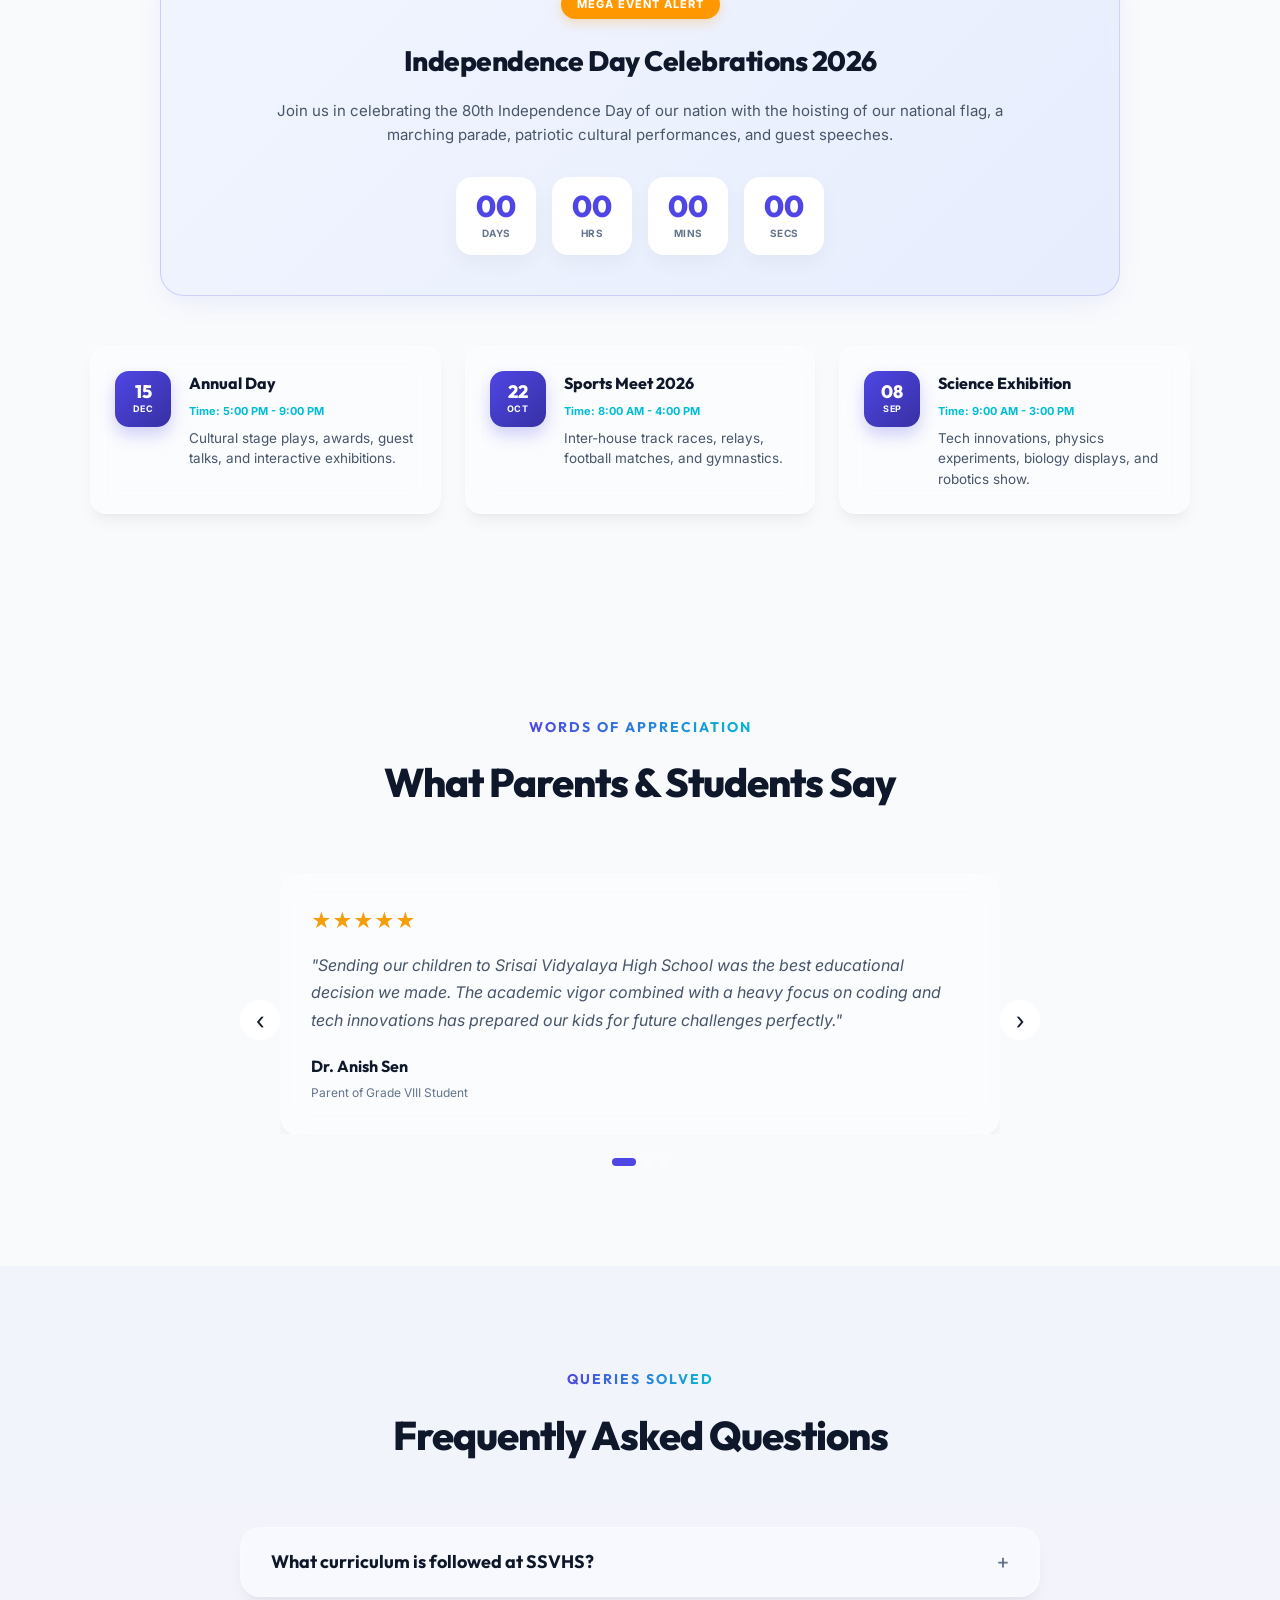
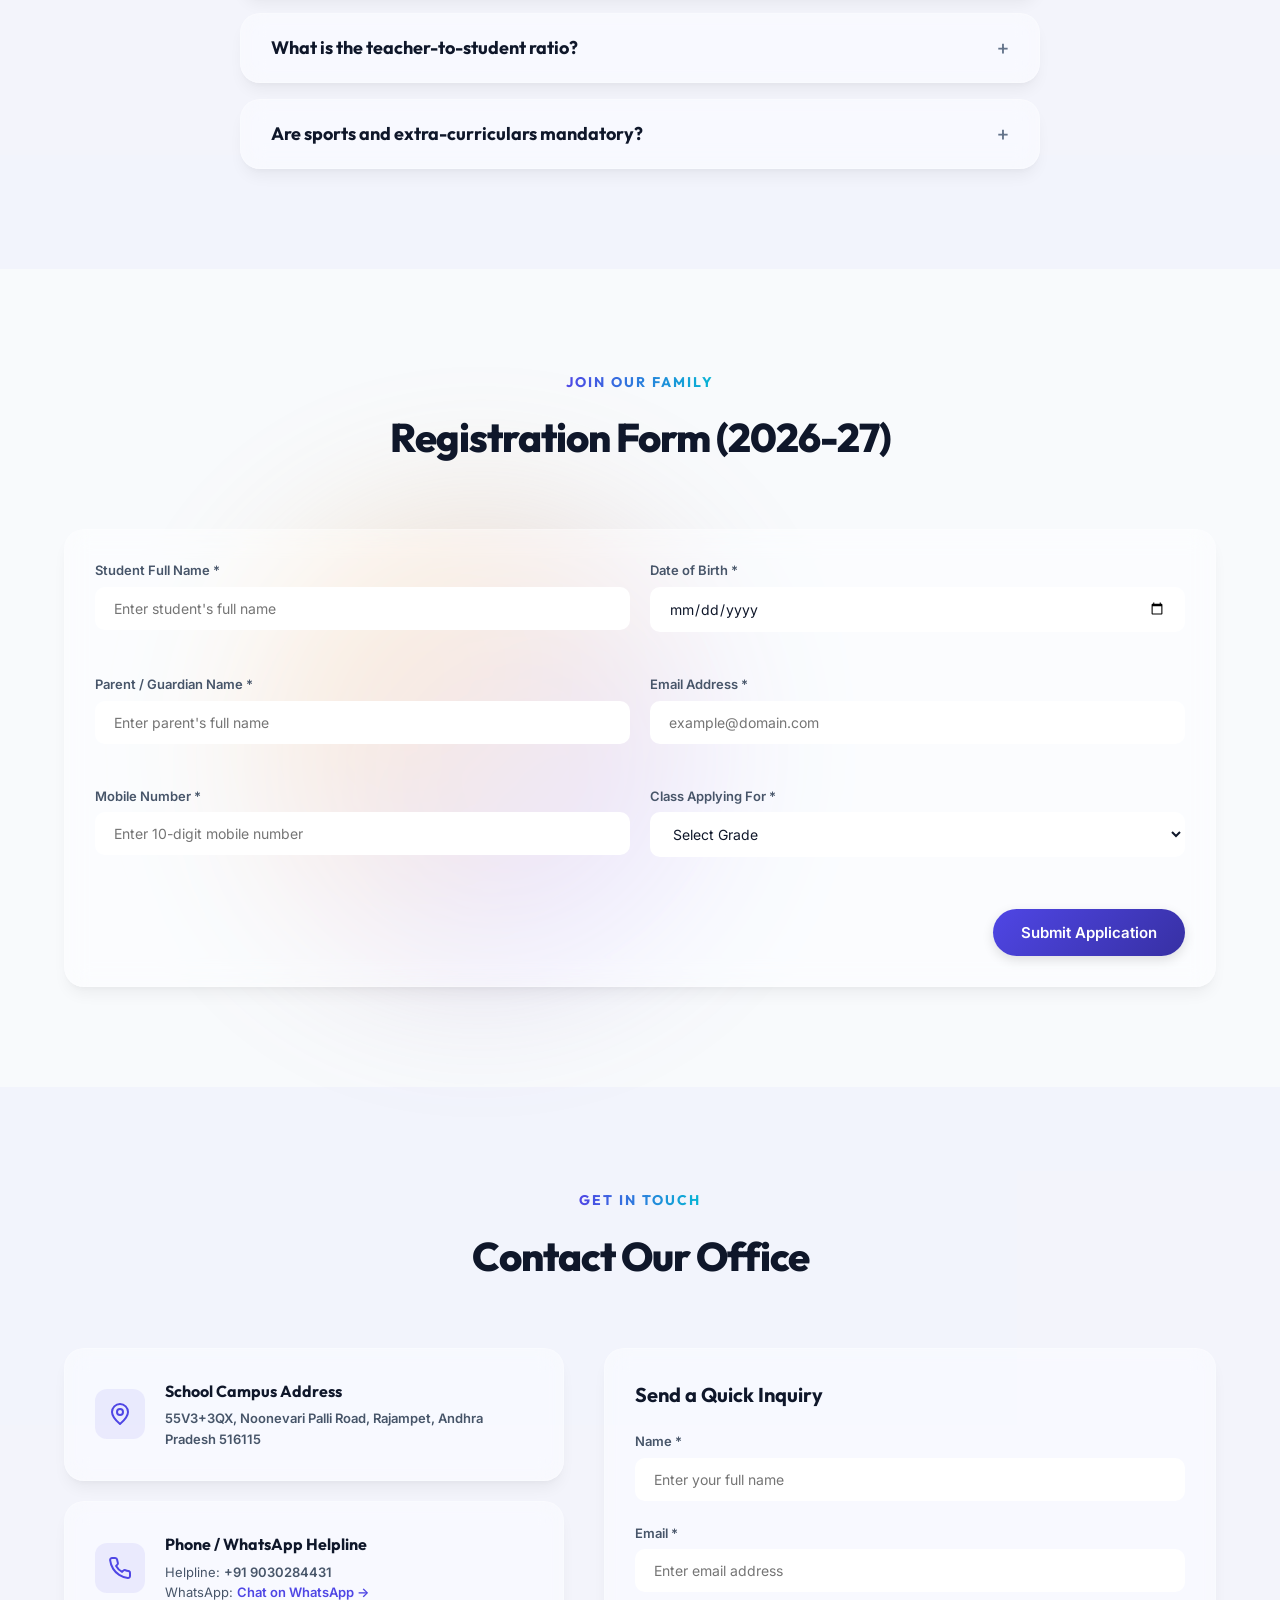
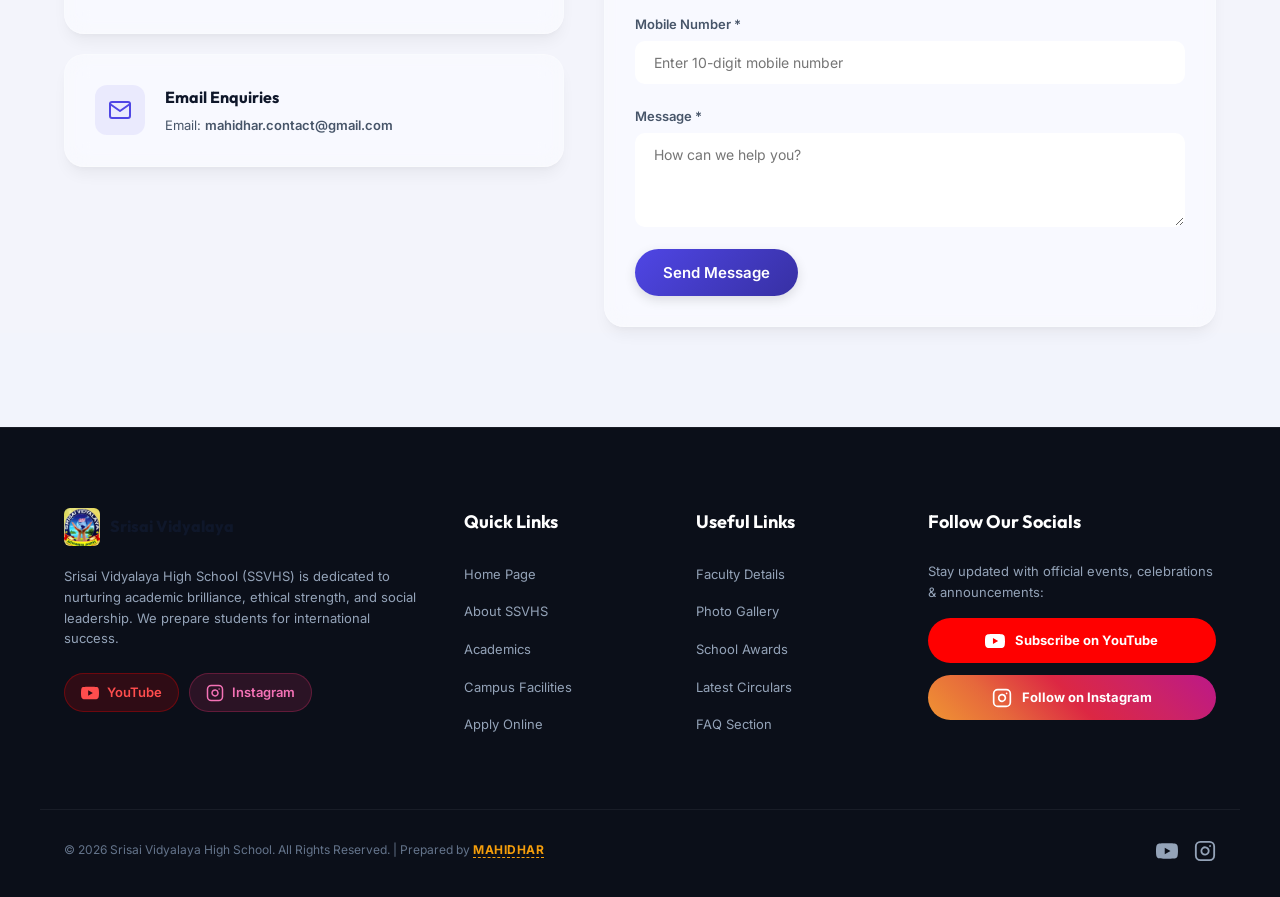
==== commit de88988a: "Add files via upload" ====
--- a/index.html
+++ b/index.html
@@ -667,8 +667,26 @@
                             <span class="gallery-tag">Classrooms</span>
                         </div>
                     </div>
-                    <div class="gallery-item glass-card reveal-zoom no-lightbox video-featured" data-category="campus" style="height: 380px; cursor: default;">
-                        <video src="./images/school_video.mp4.mp4" poster="./images/classroom.jpeg" controls style="width: 100%; height: 100%; object-fit: cover; border-radius: 16px; display: block;"></video>
+                    <!-- Video Card 1: School Video Tour -->
+                    <div class="gallery-item glass-card reveal-zoom no-lightbox video-featured" data-category="campus" style="display: flex; flex-direction: column; cursor: default; overflow: hidden;">
+                        <div style="flex-grow: 1; min-height: 0; background: #000; border-radius: 16px 16px 0 0; position: relative;">
+                            <video src="./images/school_video.mp4.mp4" poster="./images/classroom.jpeg" controls style="position: absolute; top: 0; left: 0; width: 100%; height: 100%; object-fit: cover; display: block;"></video>
+                        </div>
+                        <div style="padding: 15px 20px; background: var(--bg-surface-opaque); border-top: 1px solid var(--border-color); display: flex; flex-direction: column; gap: 4px; flex-shrink: 0; height: 90px; justify-content: center;">
+                            <h4 style="font-family: var(--font-heading); font-size: 16px; font-weight: 700; color: var(--text-primary); margin: 0;">Srisai Vidyalaya Video Tour</h4>
+                            <p style="font-size: 13px; color: var(--text-secondary); margin: 0;">Campus architecture and school environment tour.</p>
+                        </div>
+                    </div>
+
+                    <!-- Video Card 2: Student Development -->
+                    <div class="gallery-item glass-card reveal-zoom no-lightbox video-featured" data-category="learning" style="display: flex; flex-direction: column; cursor: default; overflow: hidden;">
+                        <div style="flex-grow: 1; min-height: 0; background: #000; border-radius: 16px 16px 0 0; position: relative;">
+                            <video src="./images/school_video_2.mp4.mp4" poster="./images/classroom.jpeg" controls style="position: absolute; top: 0; left: 0; width: 100%; height: 100%; object-fit: cover; display: block;"></video>
+                        </div>
+                        <div style="padding: 15px 20px; background: var(--bg-surface-opaque); border-top: 1px solid var(--border-color); display: flex; flex-direction: column; gap: 4px; flex-shrink: 0; height: 90px; justify-content: center;">
+                            <h4 style="font-family: var(--font-heading); font-size: 16px; font-weight: 700; color: var(--text-primary); margin: 0;">Student Development Program</h4>
+                            <p style="font-size: 13px; color: var(--text-secondary); margin: 0;">Good manners, kindness, respect, and character building.</p>
+                        </div>
                     </div>
                 </div>
             </div>
@@ -1162,7 +1180,7 @@
 
         <div class="footer-bottom">
             <div class="container footer-bottom-flex">
-                <p>&copy; 2026 Srisai Vidyalaya High School. All Rights Reserved.</p>
+                <p>&copy; 2026 Srisai Vidyalaya High School. All Rights Reserved. | Prepared by <a href="https://wa.me/919030284431" target="_blank" rel="noopener noreferrer" style="color: var(--accent); font-weight: 700; letter-spacing: 0.5px; text-decoration: none; border-bottom: 1px dashed var(--accent); transition: opacity 0.3s ease;" onmouseover="this.style.opacity='0.8';" onmouseout="this.style.opacity='1';">MAHIDHAR</a></p>
                 <div class="footer-bottom-socials" style="display: flex; gap: 16px; align-items: center;">
                     <a href="https://www.youtube.com/@SRISAIVIDYALAYAHIGHSCHOOLRJPT" target="_blank" rel="noopener noreferrer" style="color: #94a3b8; transition: color 0.3s ease;" aria-label="YouTube Channel">
                         <svg xmlns="http://www.w3.org/2000/svg" width="22" height="22" viewBox="0 0 24 24" fill="currentColor"><path d="M23.498 6.186a3.016 3.016 0 0 0-2.122-2.136C19.505 3.545 12 3.545 12 3.545s-7.505 0-9.377.505A3.017 3.017 0 0 0 .502 6.186C0 8.07 0 12 0 12s0 3.93.502 5.814a3.016 3.016 0 0 0 2.122 2.136c1.871.505 9.376.505 9.376.505s7.505 0 9.377-.505a3.015 3.015 0 0 0 2.122-2.136C24 15.93 24 12 24 12s0-3.93-.502-5.814zM9.545 15.568V8.432L15.818 12l-6.273 3.568z"/></svg>
--- a/style.css
+++ b/style.css
@@ -1193,10 +1193,14 @@
     height: 250px;
 }
 
+.gallery-item.video-featured {
+    height: 340px;
+}
+
 @media (min-width: 768px) {
     .gallery-item.video-featured {
         grid-column: span 2;
-        height: 380px;
+        height: 440px;
     }
 }
 
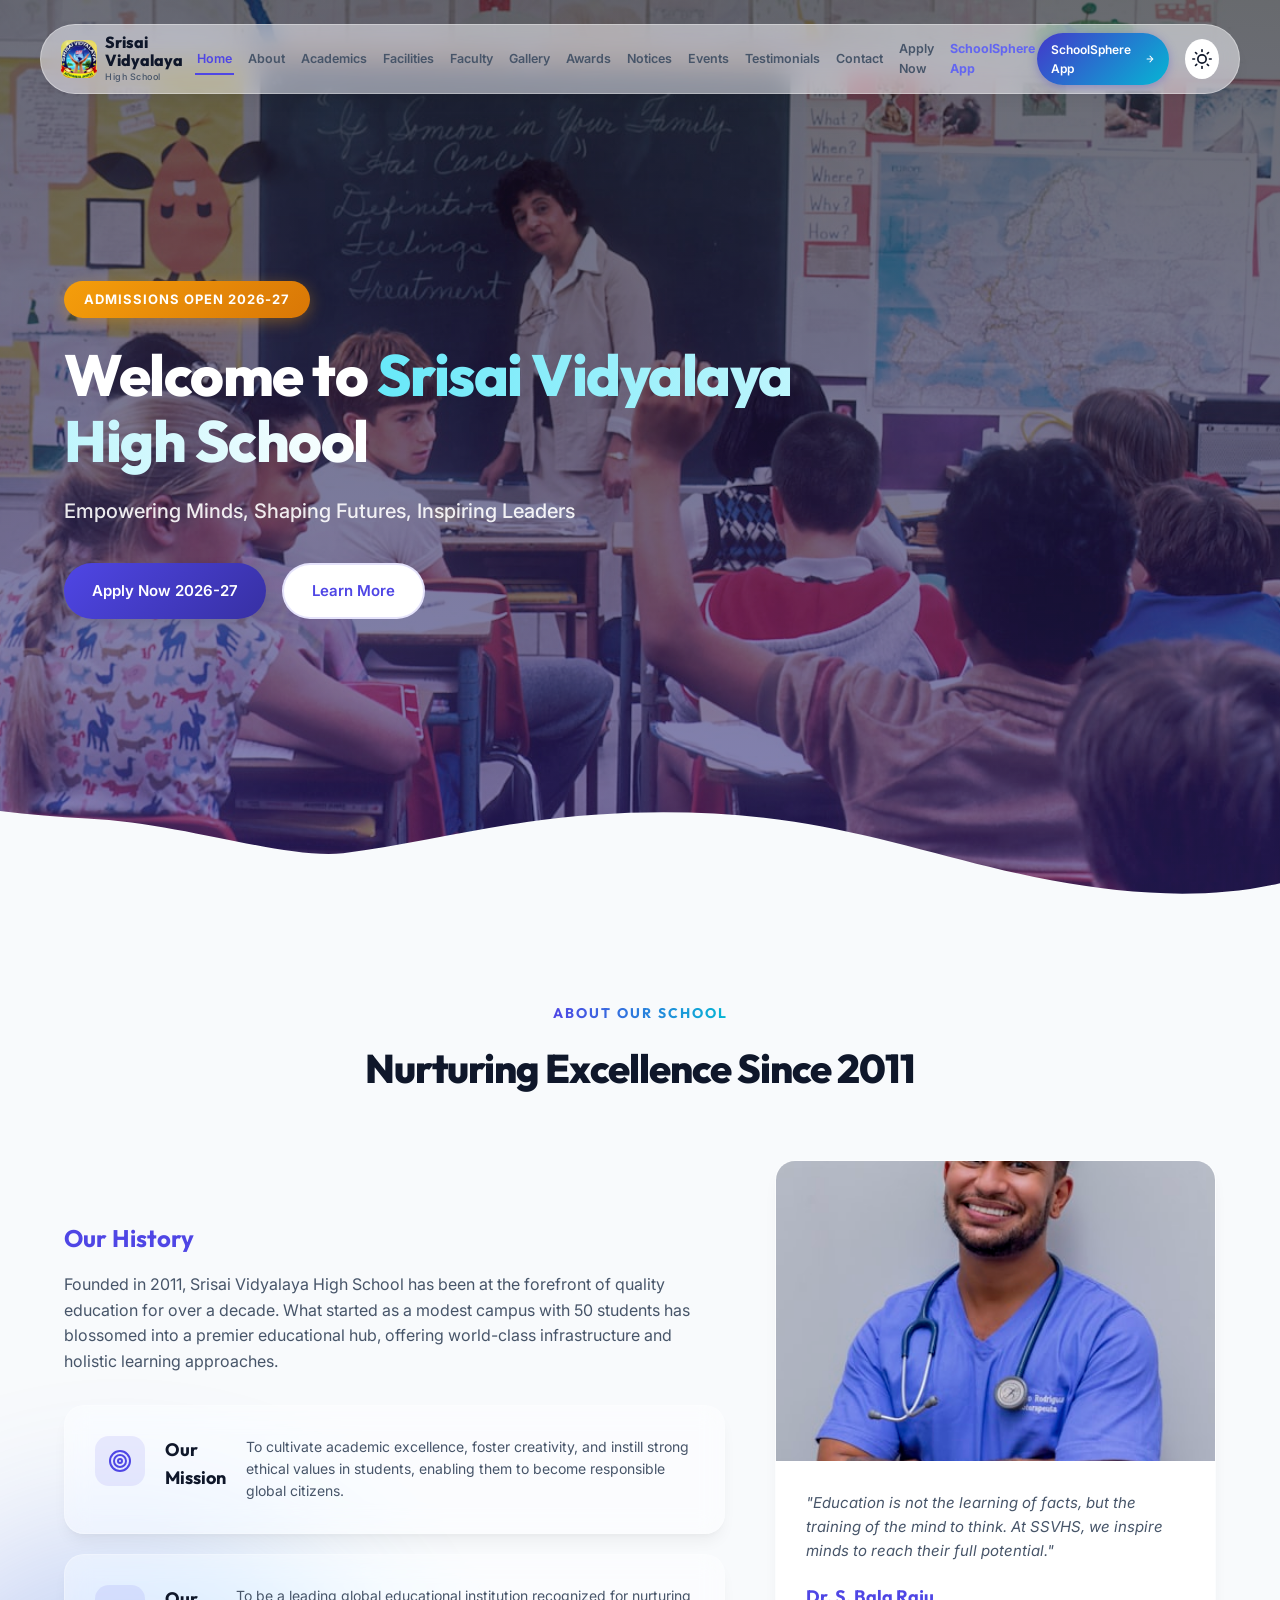
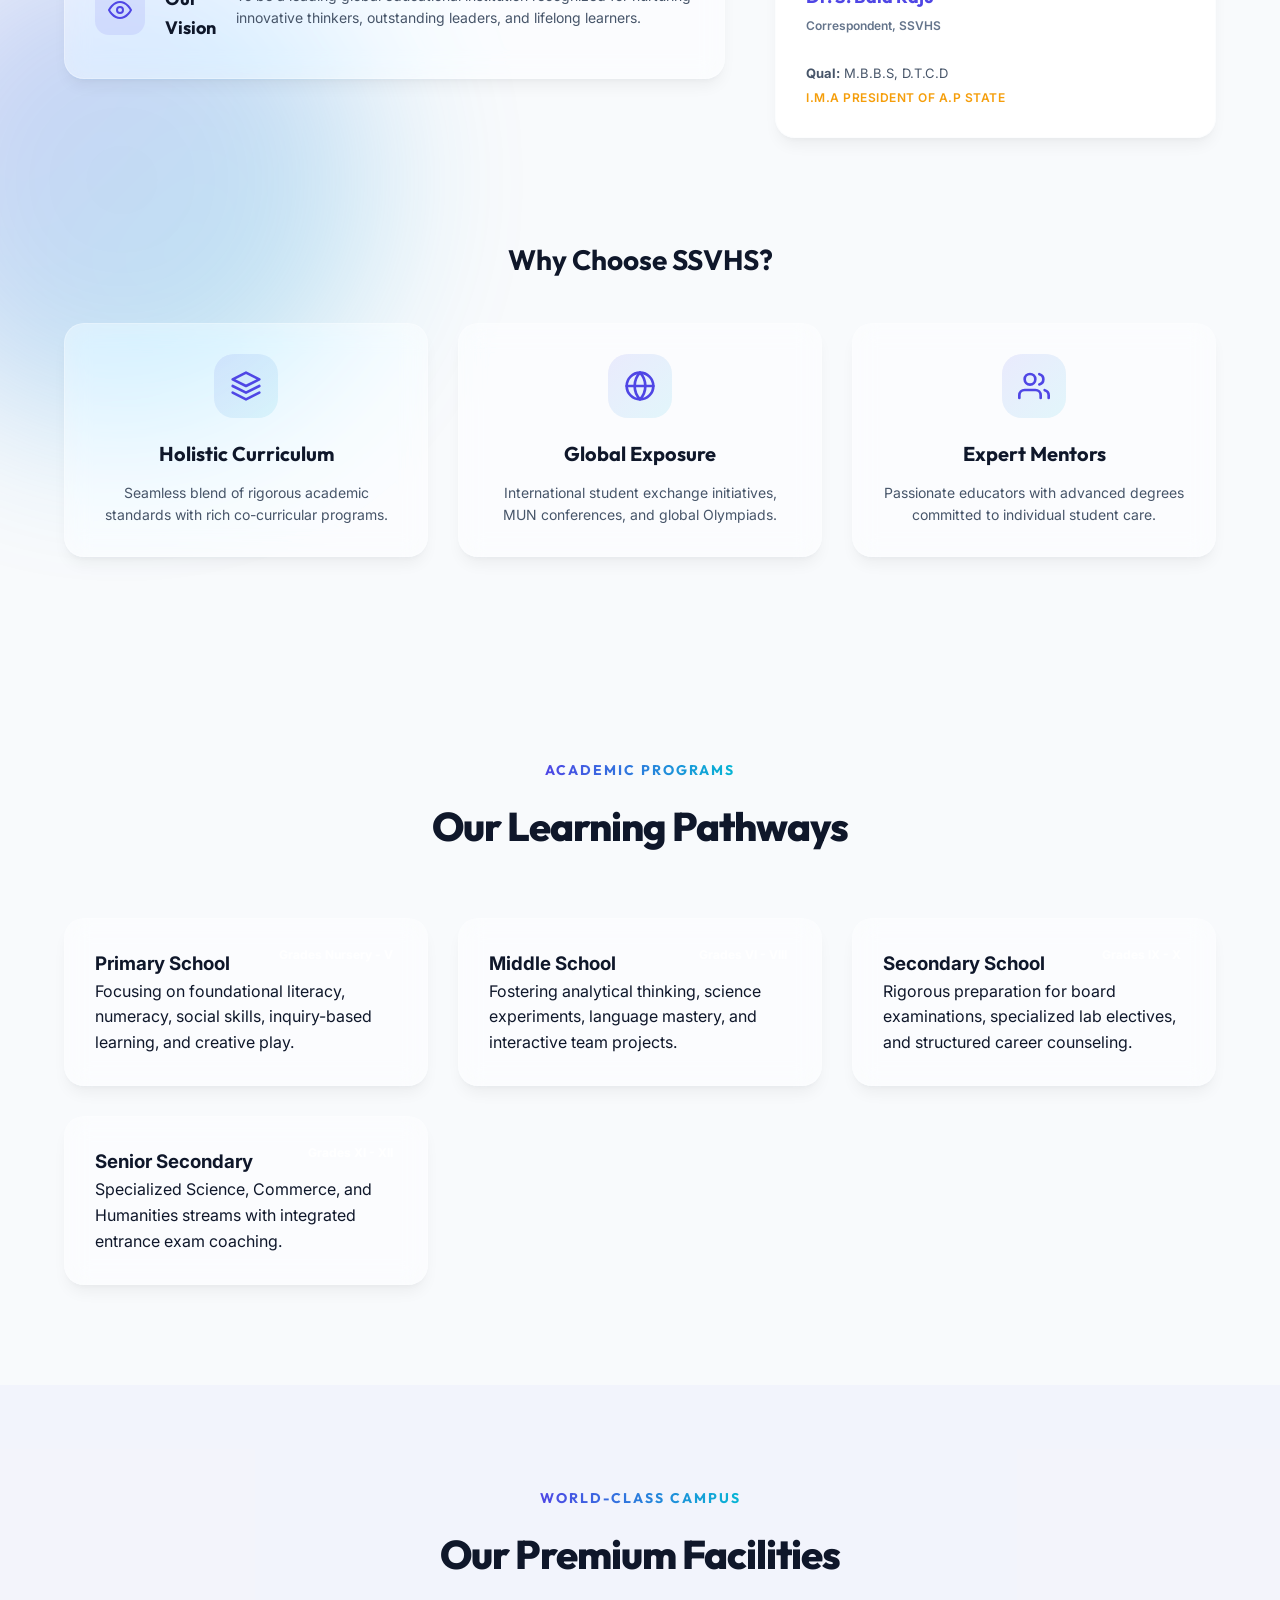
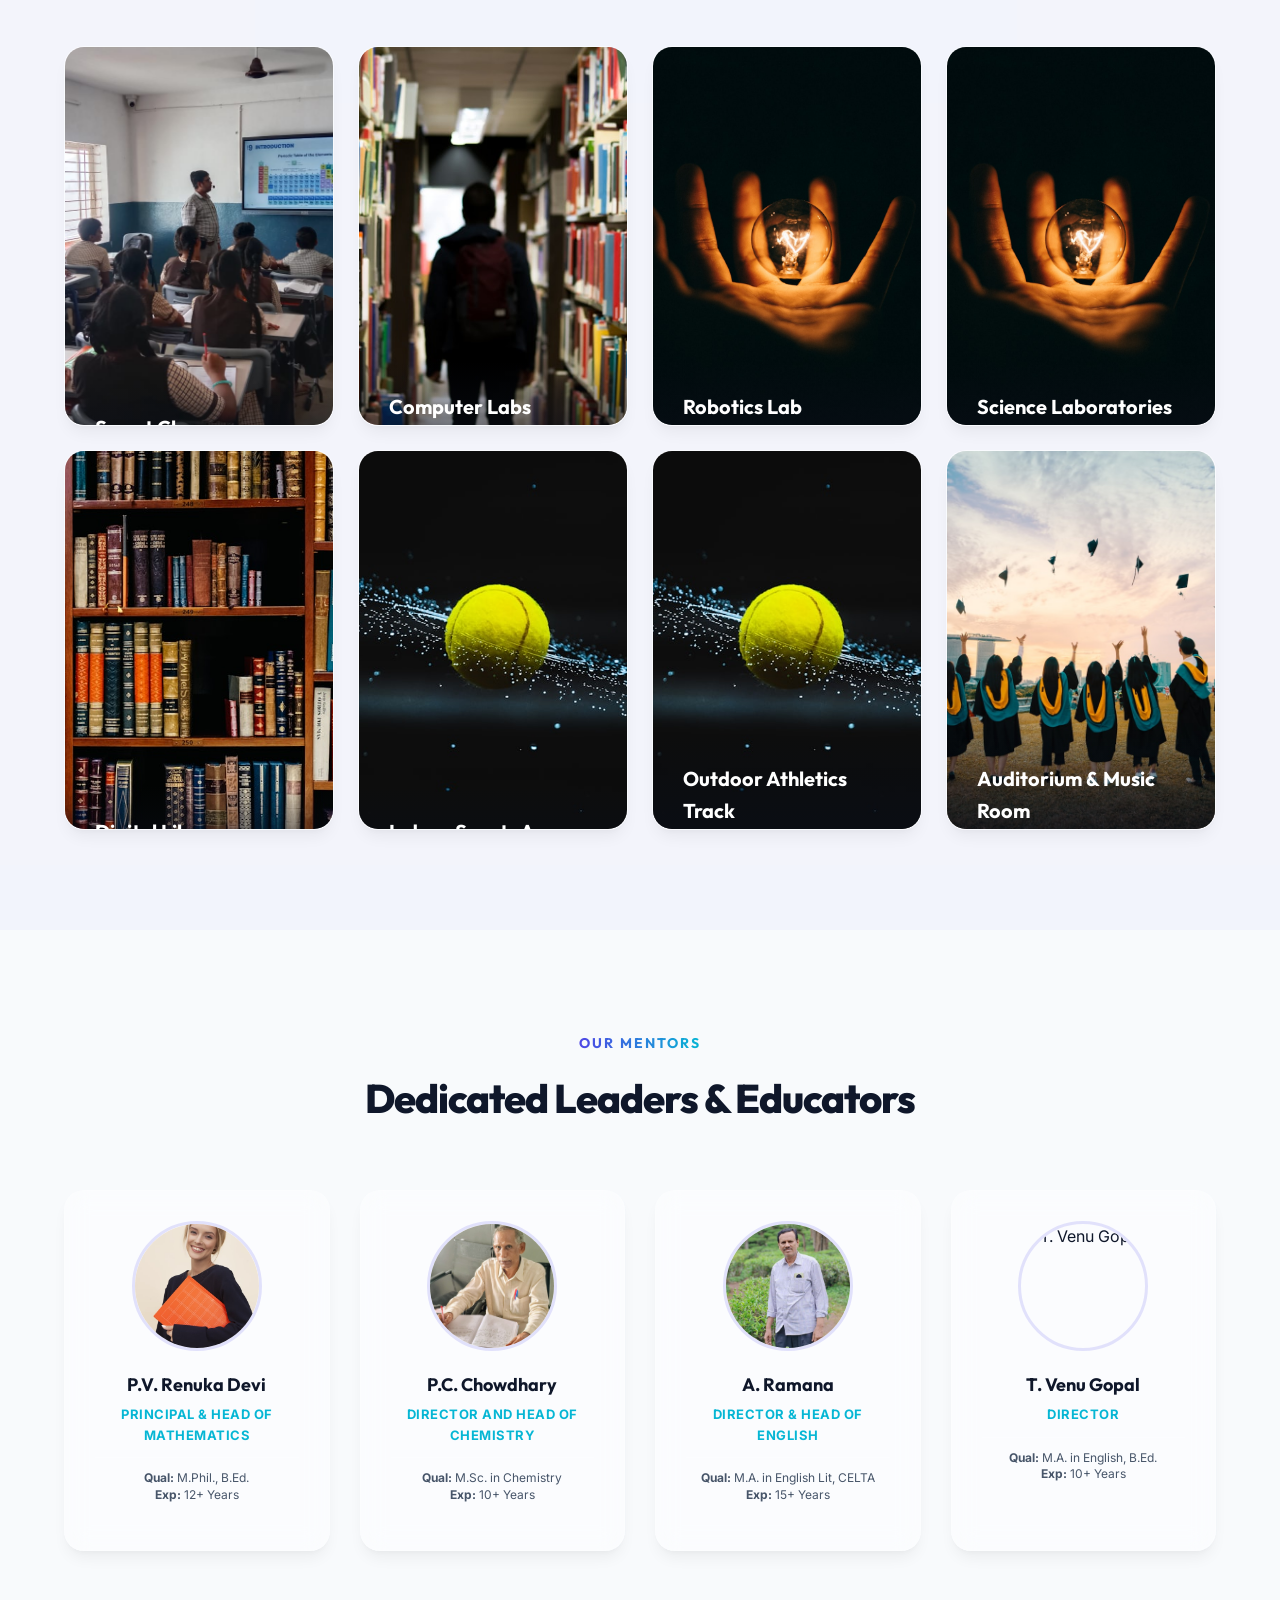
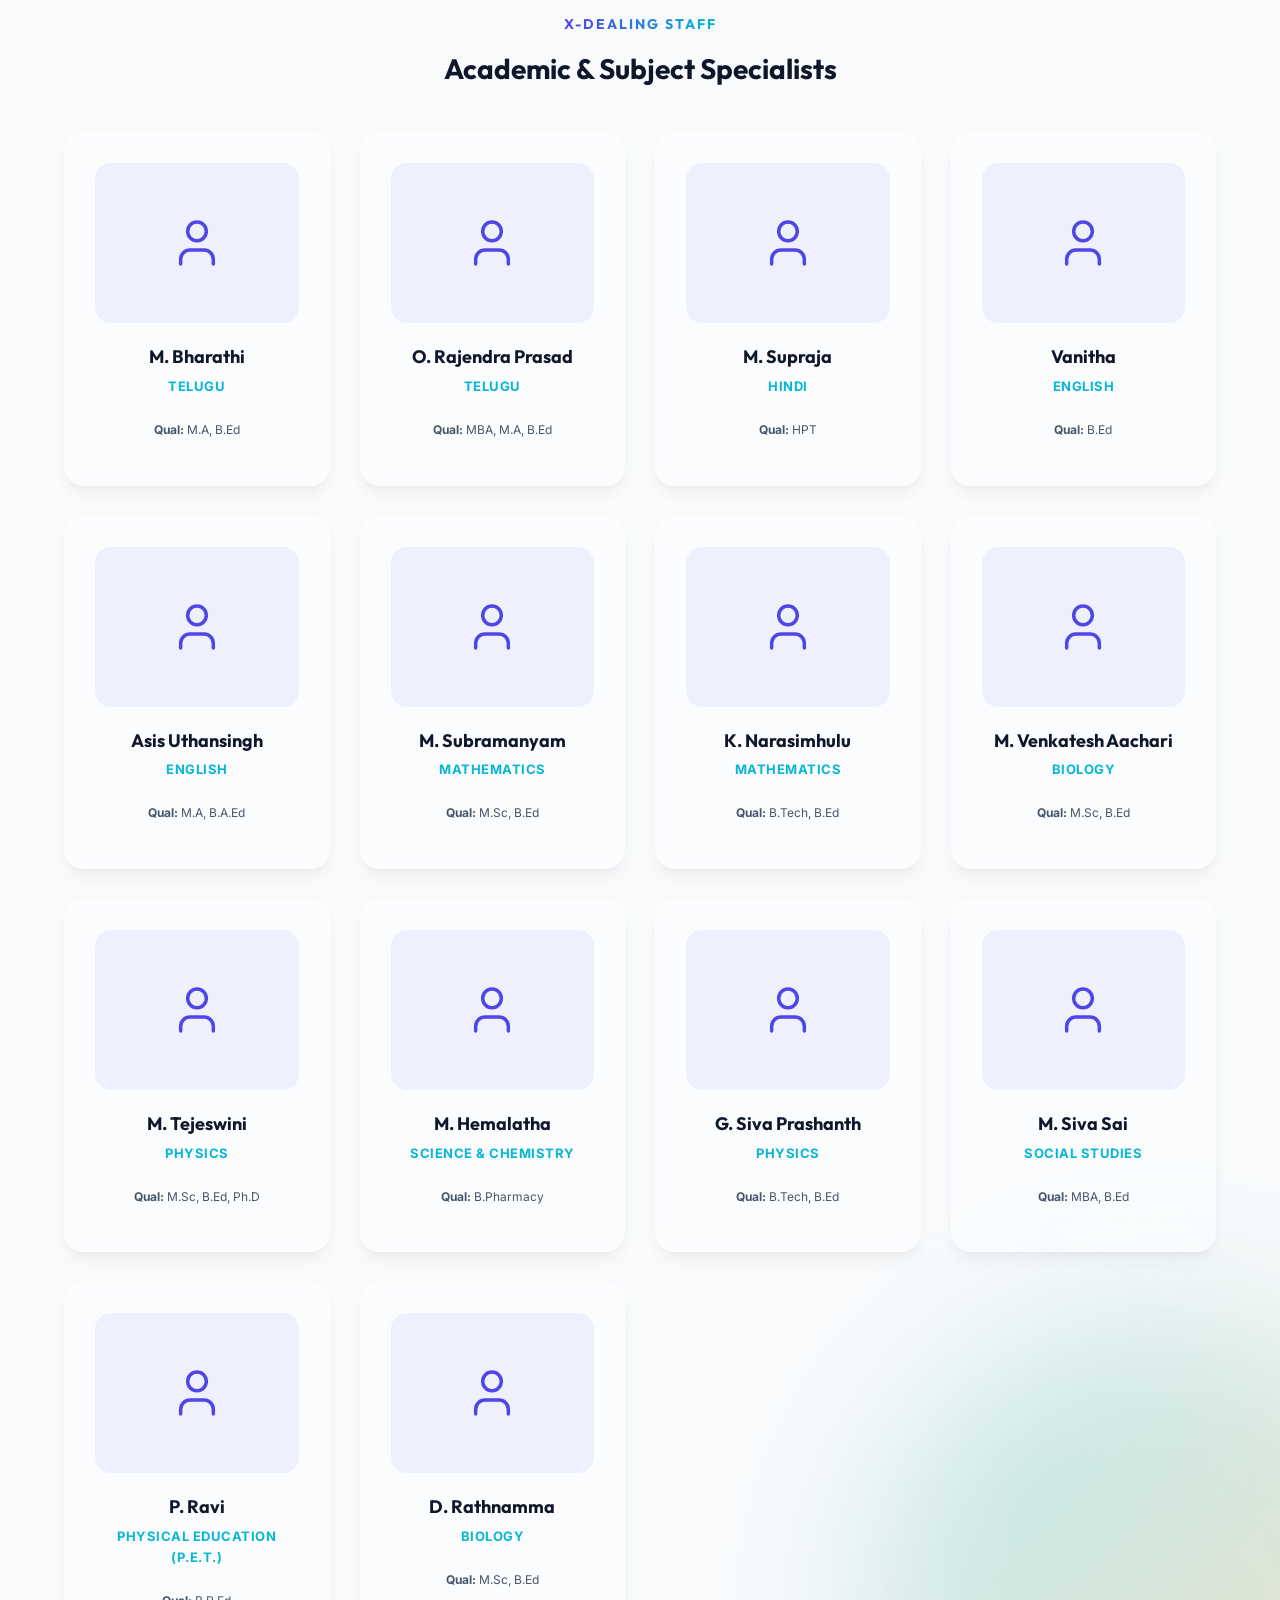
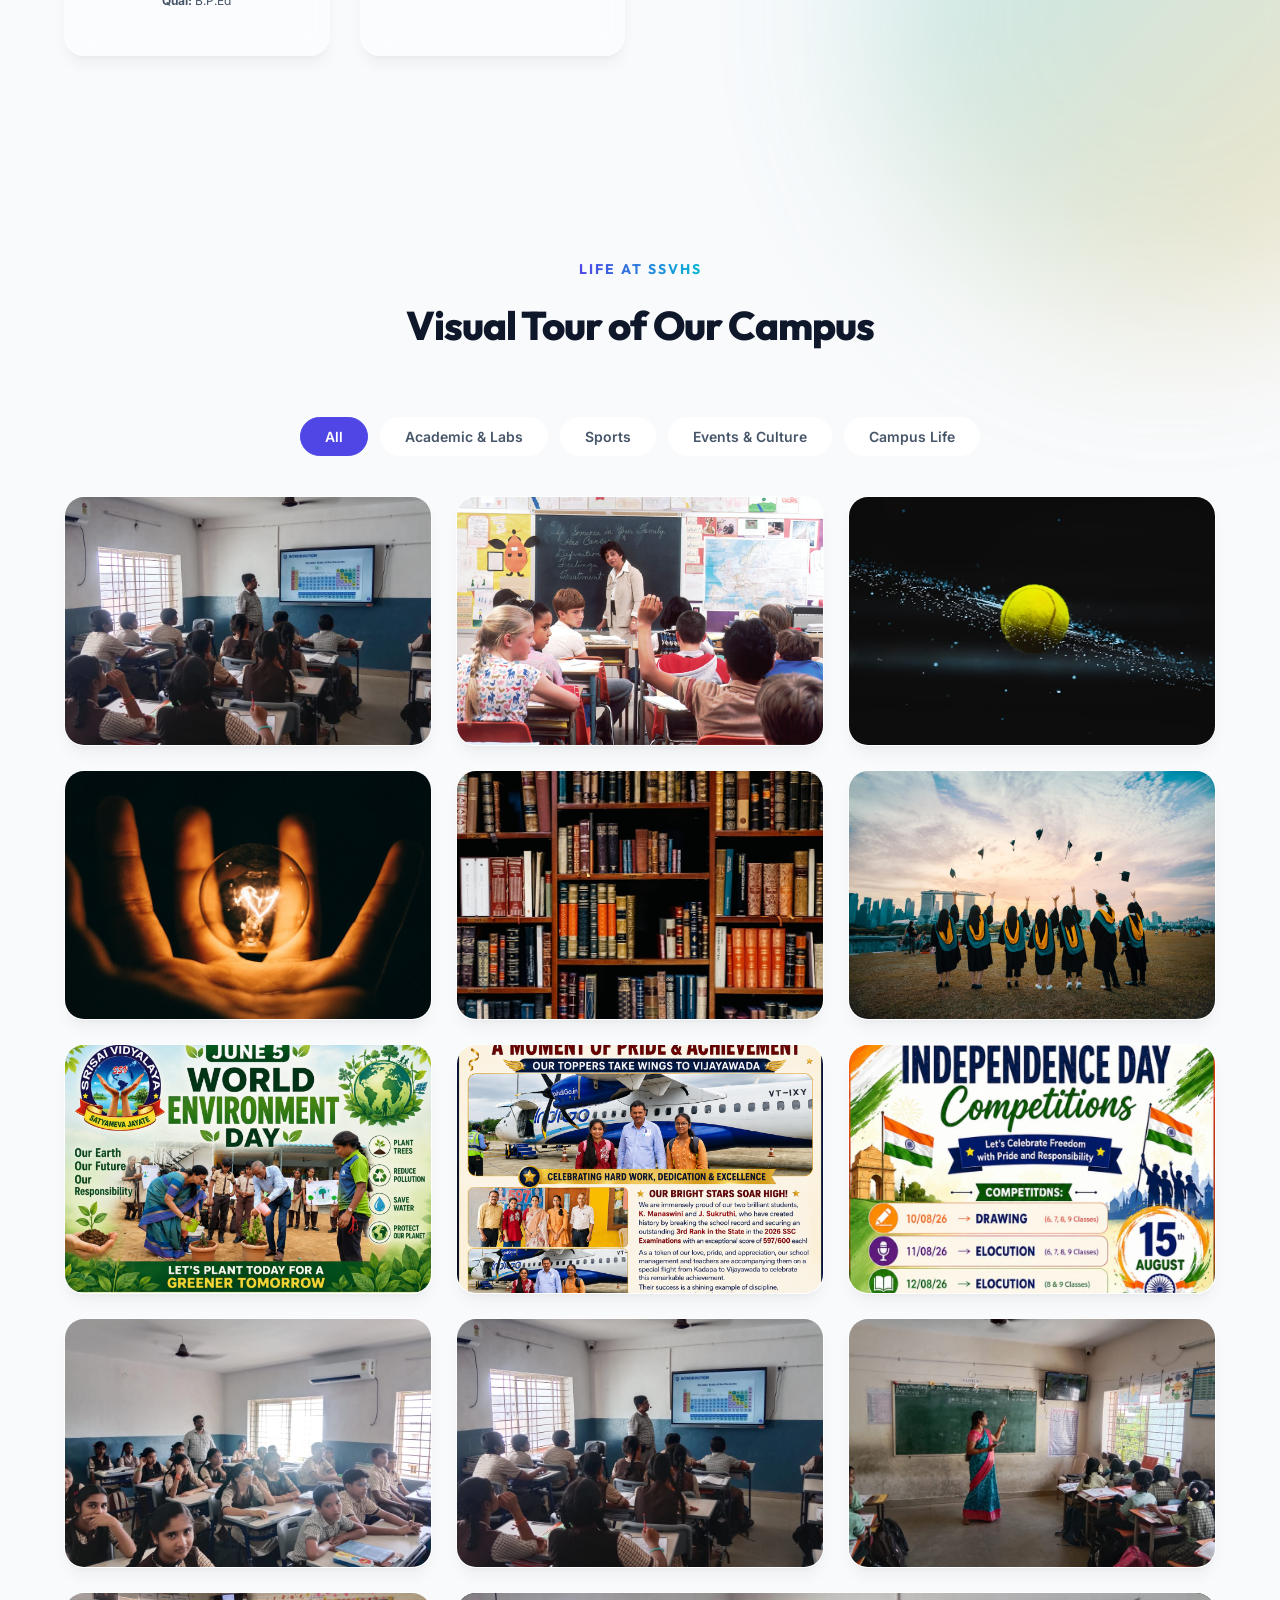
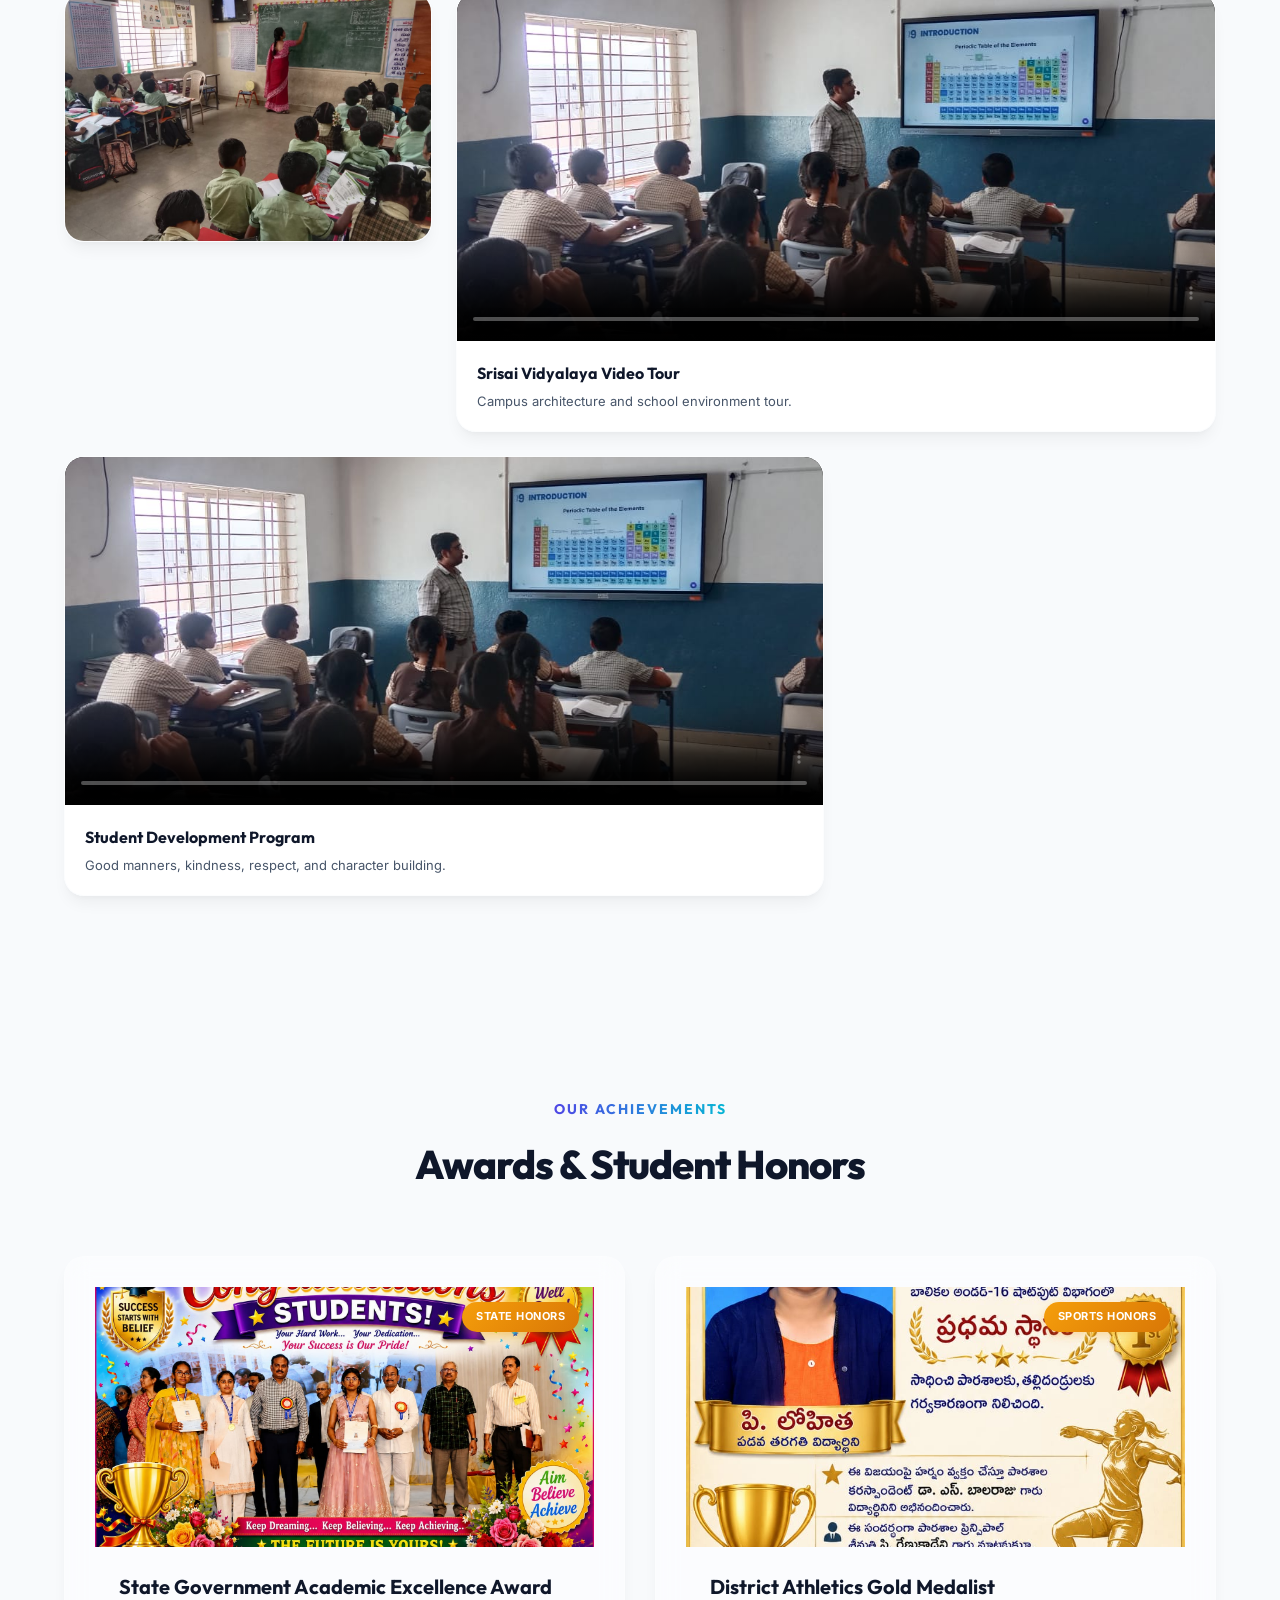
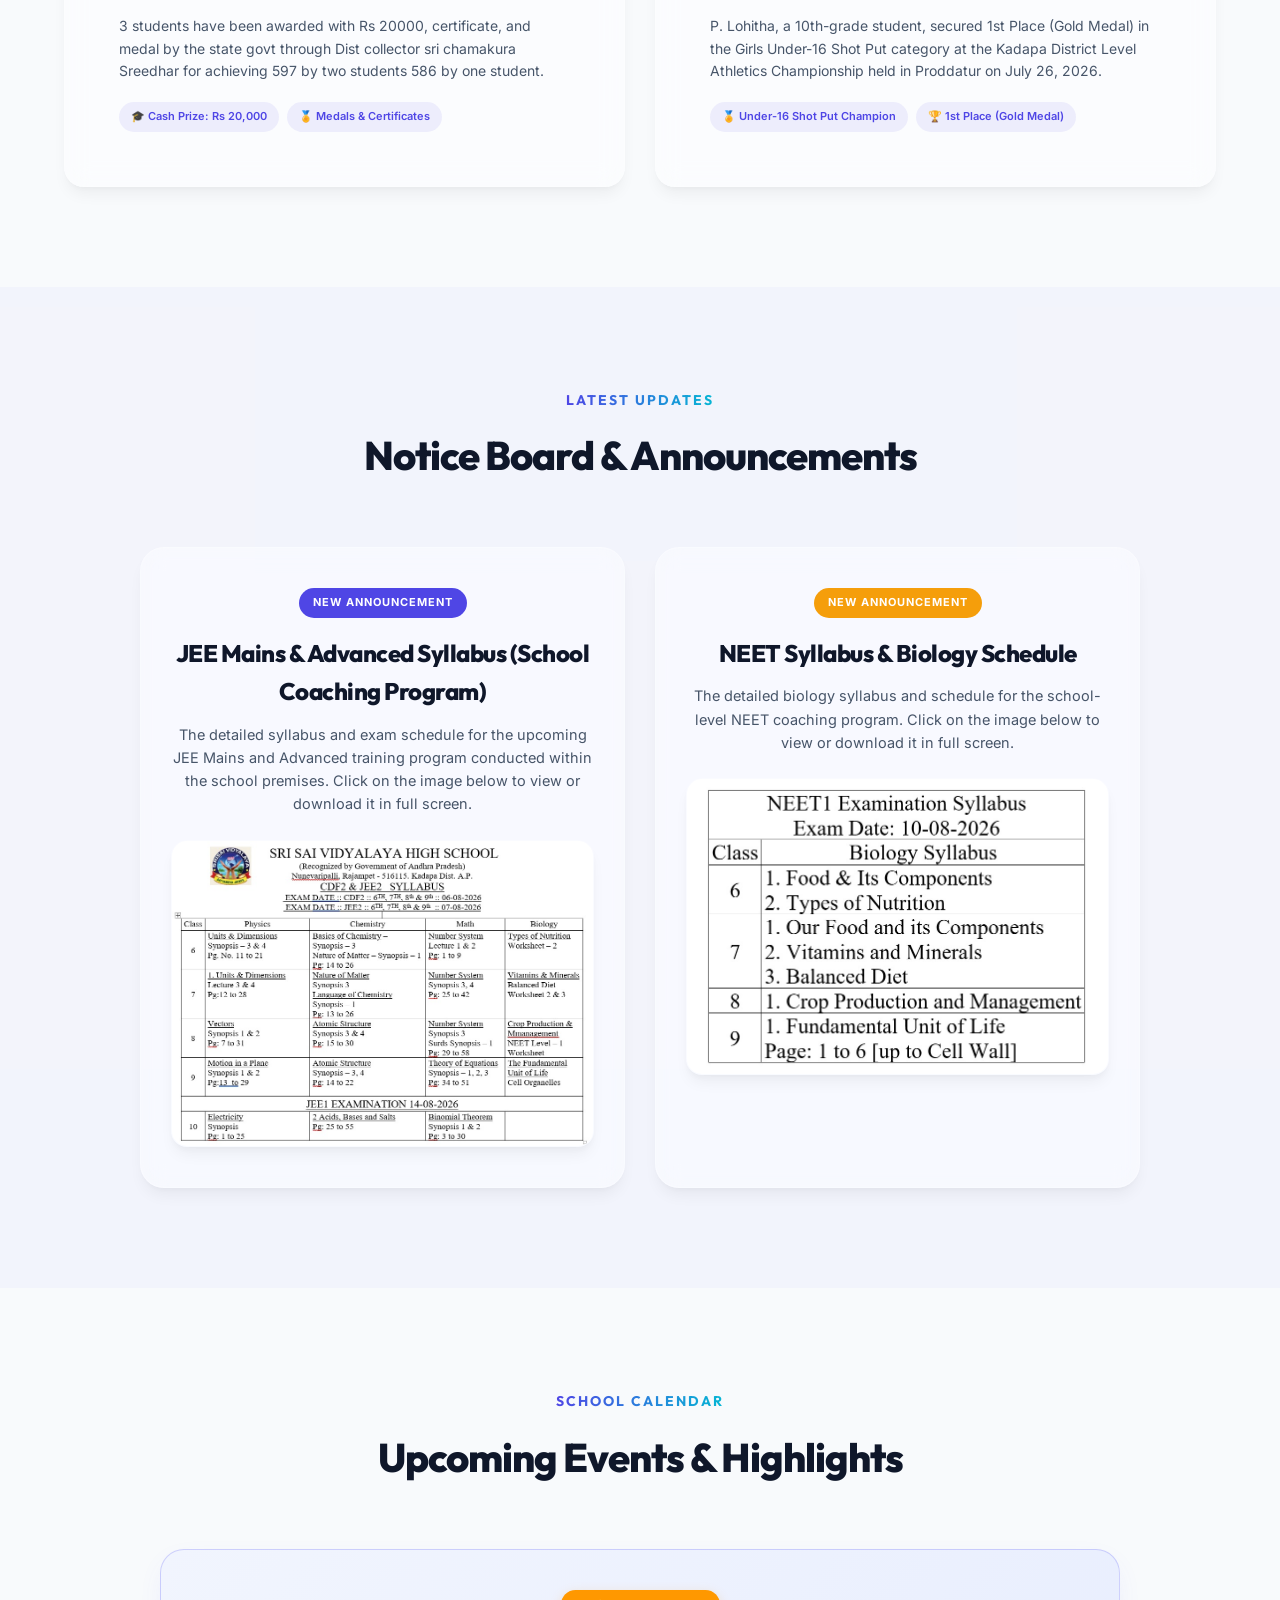
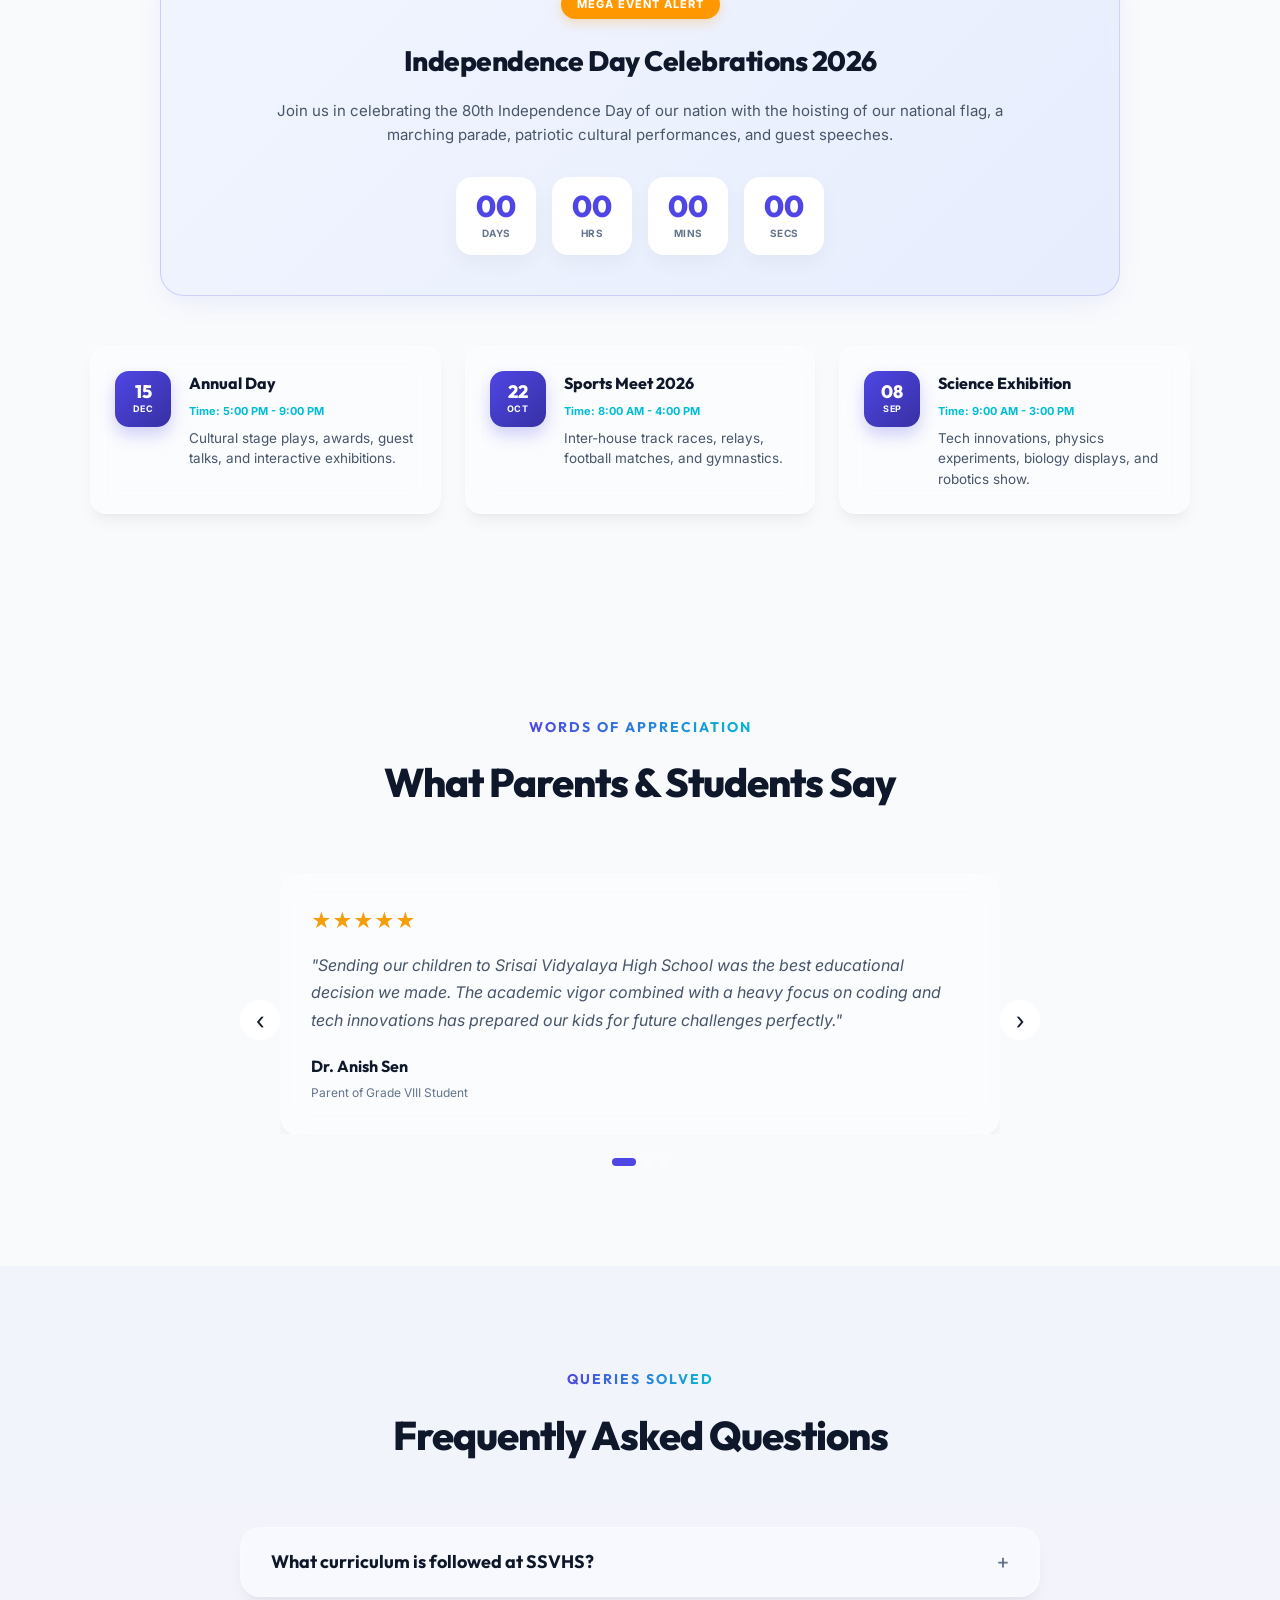
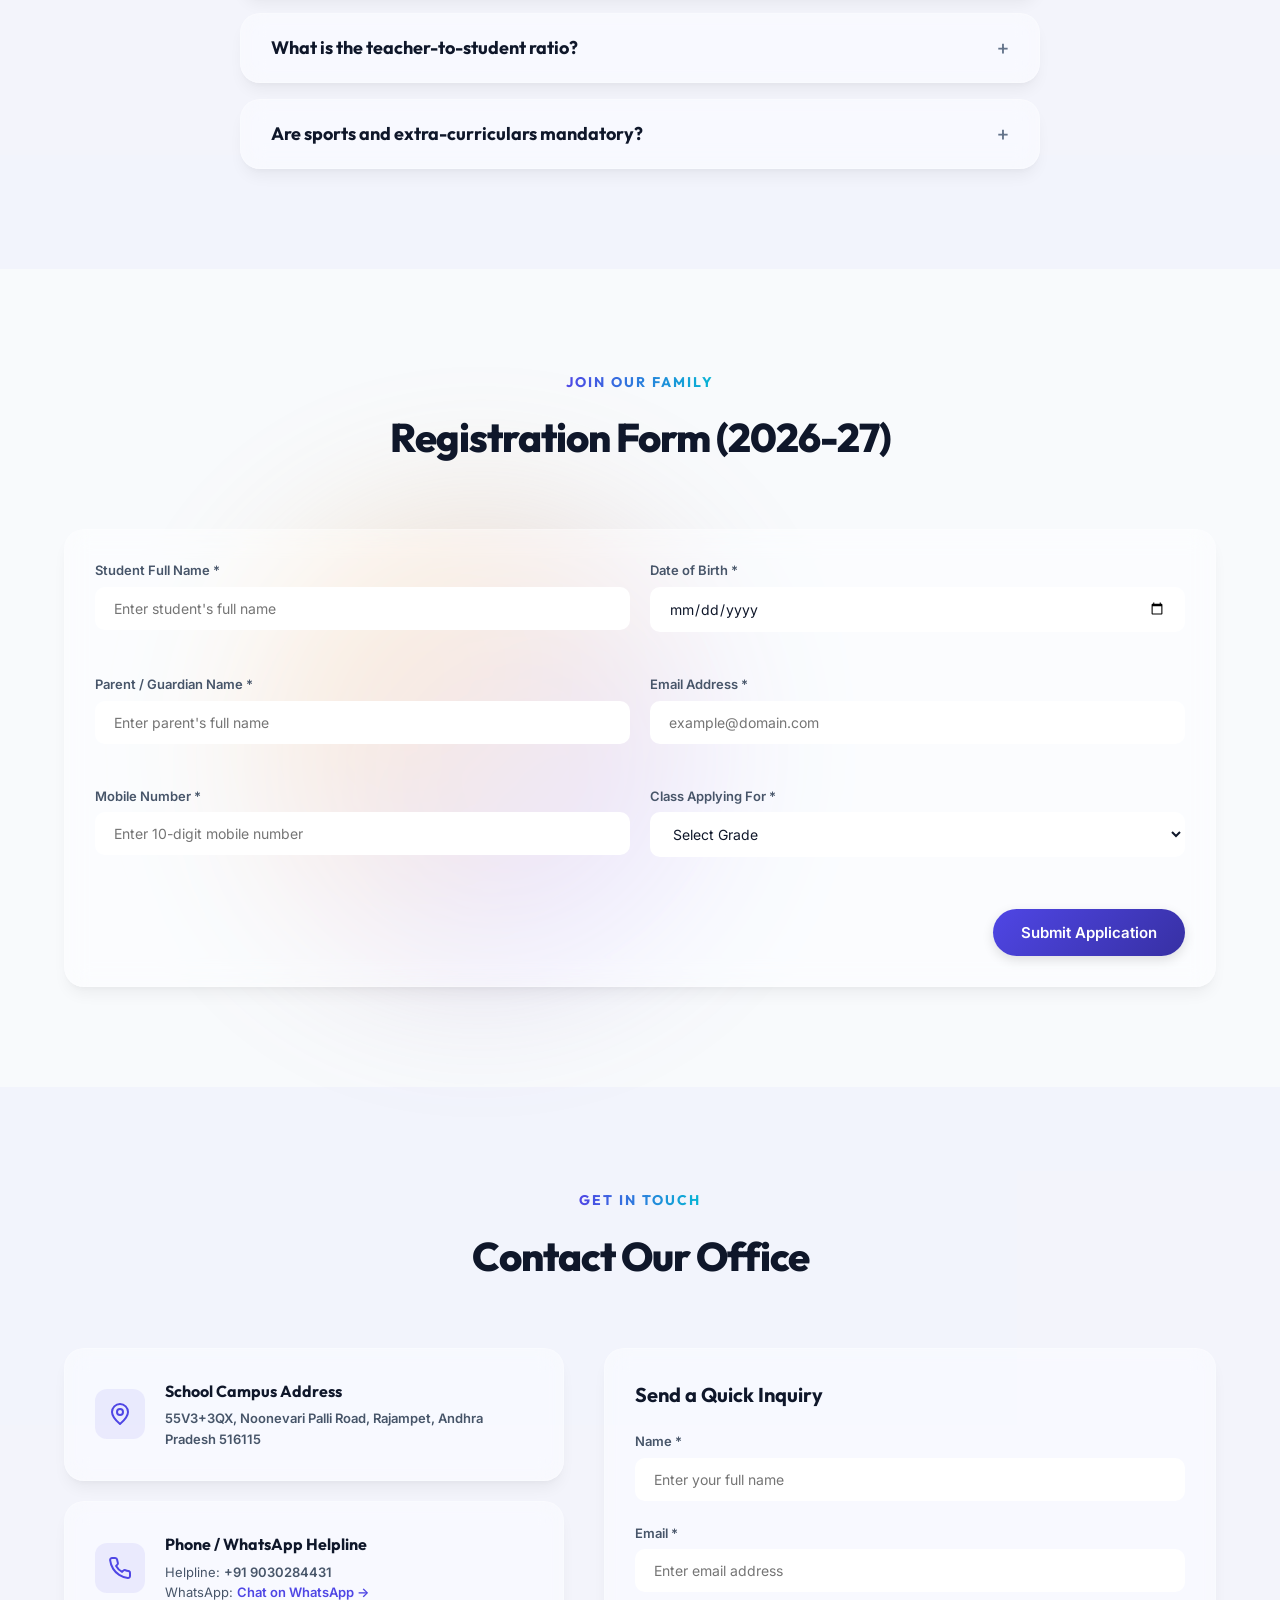
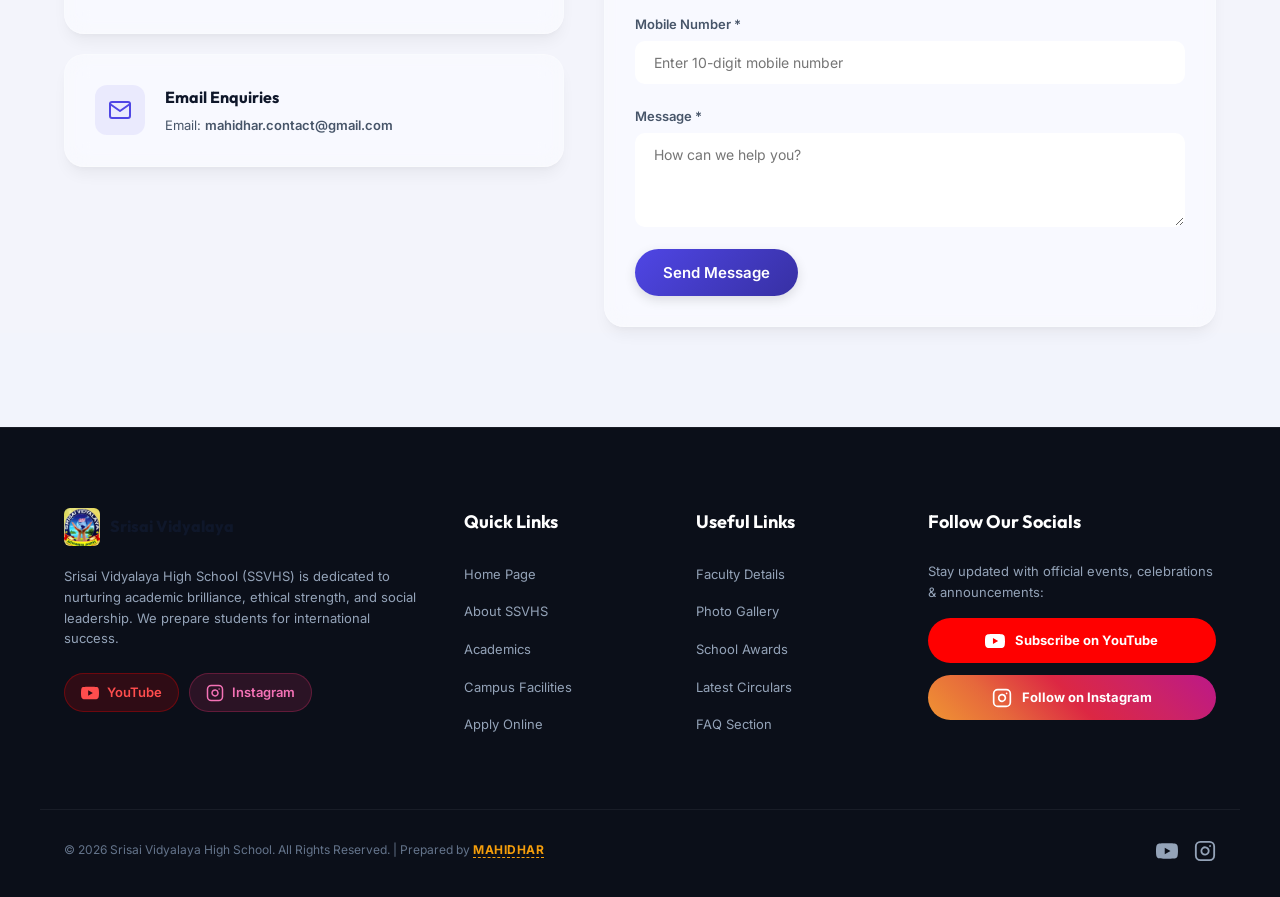
==== commit 89ba606f: "Add files via upload" ====
--- a/index.html
+++ b/index.html
@@ -65,9 +65,15 @@
                 <a href="#testimonials" class="nav-link">Testimonials</a>
                 <a href="#contact" class="nav-link">Contact</a>
                 <a href="#admissions" class="nav-link">Apply Now</a>
+                <a href="./app/" class="nav-link" style="color: #6366f1; font-weight: 700;">SchoolSphere App</a>
             </nav>
 
             <div class="navbar-actions">
+                <a href="./app/" class="portal-cta-btn" style="display: inline-flex; align-items: center; gap: 6px; background: linear-gradient(135deg, #4338ca, #06b6d4); color: #ffffff; padding: 7px 14px; border-radius: 9999px; font-weight: 600; font-size: 12px; text-decoration: none; box-shadow: 0 2px 10px rgba(67, 56, 202, 0.35); transition: transform 0.2s, box-shadow 0.2s;">
+                    <span>SchoolSphere App</span>
+                    <svg width="12" height="12" viewBox="0 0 24 24" fill="none" stroke="currentColor" stroke-width="2.5" stroke-linecap="round" stroke-linejoin="round"><path d="M5 12h14M12 5l7 7-7 7"/></svg>
+                </a>
+
                 <!-- Theme Switcher -->
                 <button class="theme-toggle" id="themeToggle" aria-label="Toggle Dark Mode">
                     <svg class="sun-icon" xmlns="http://www.w3.org/2000/svg" viewBox="0 0 24 24" fill="none" stroke="currentColor" stroke-width="2" stroke-linecap="round" stroke-linejoin="round">
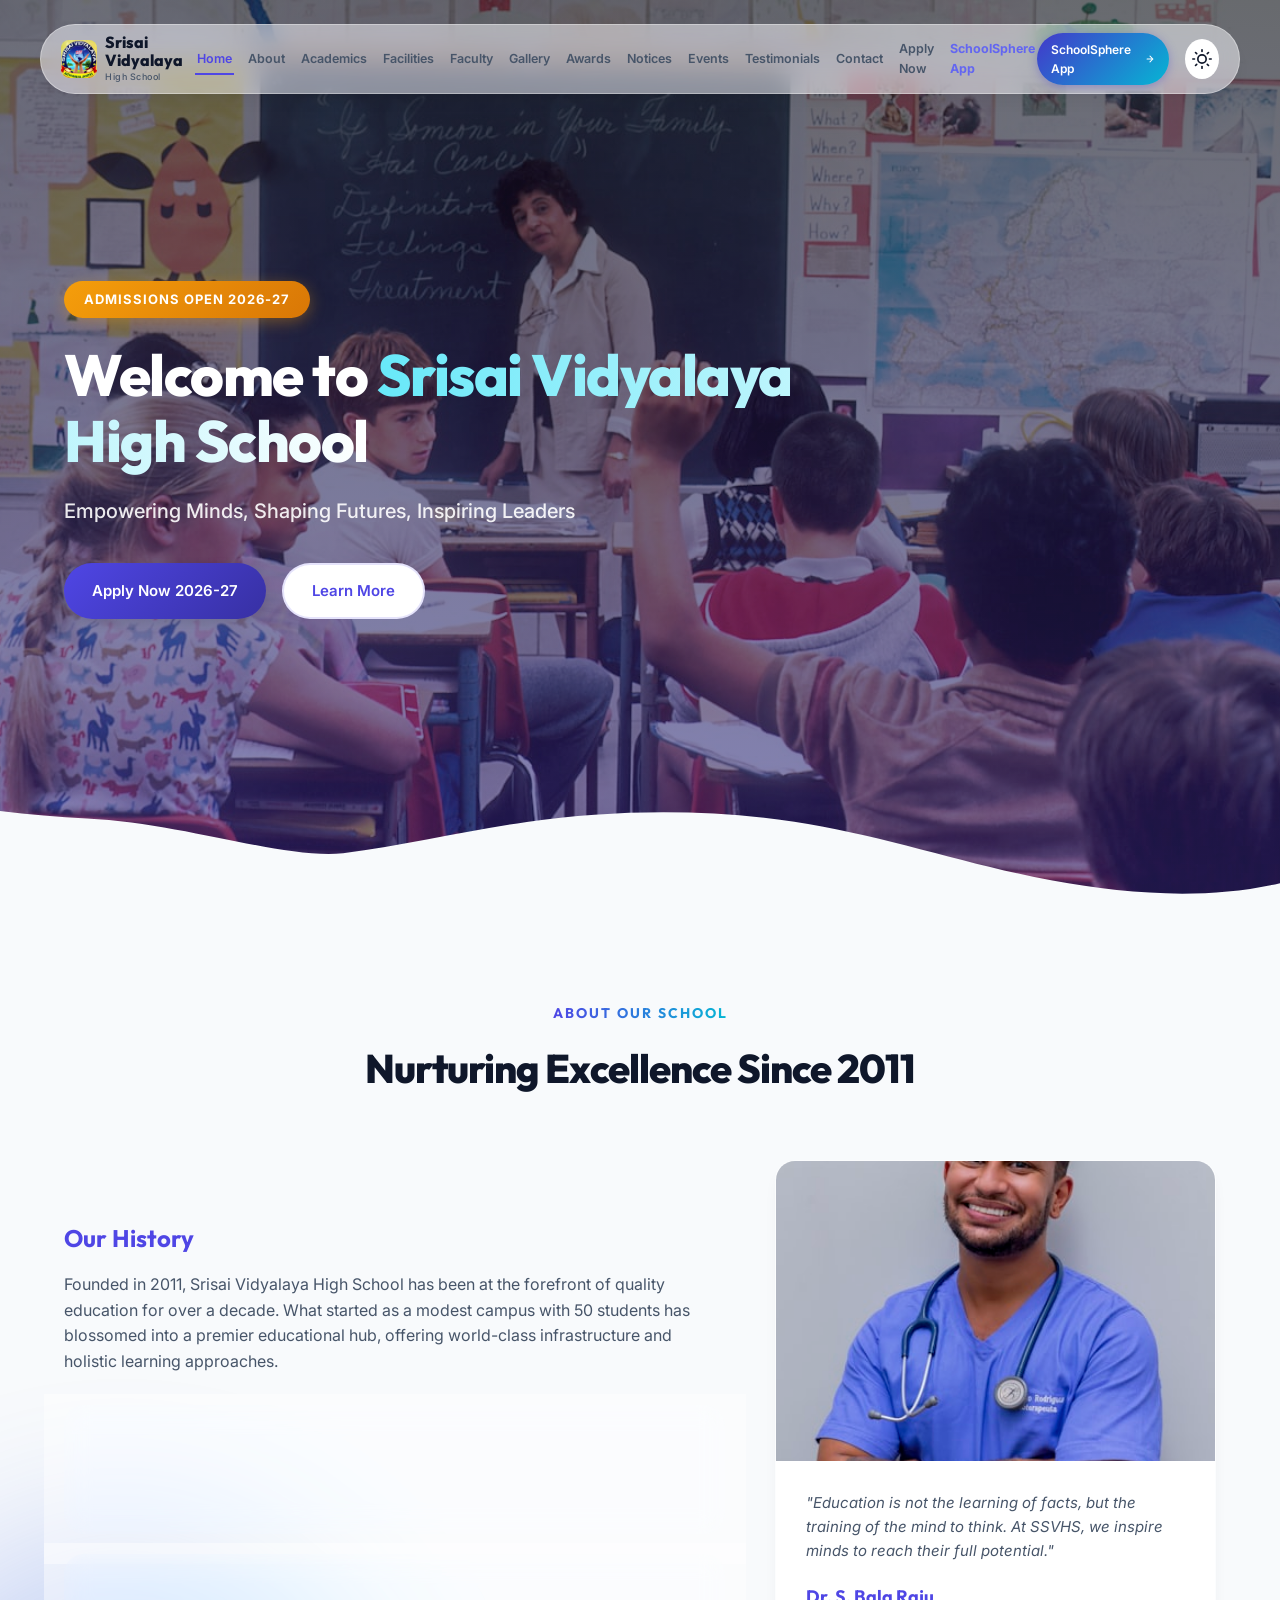
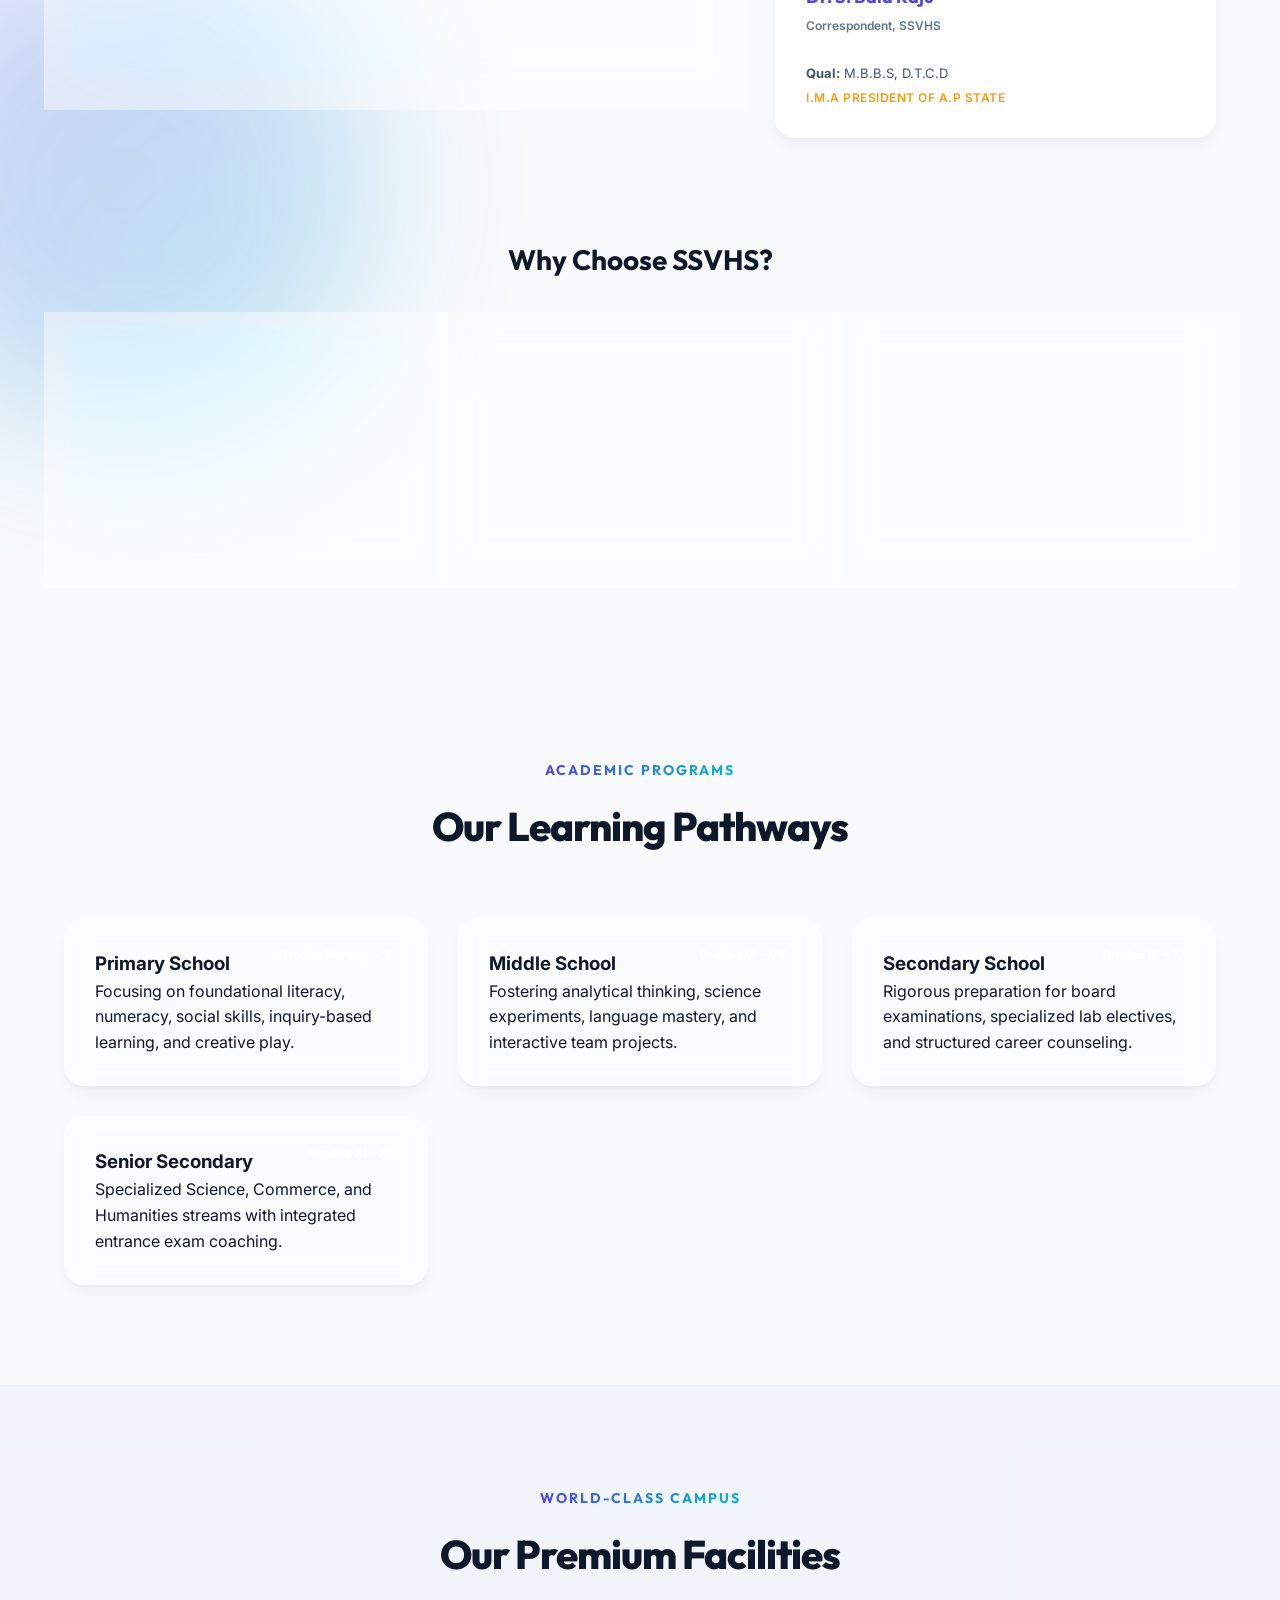
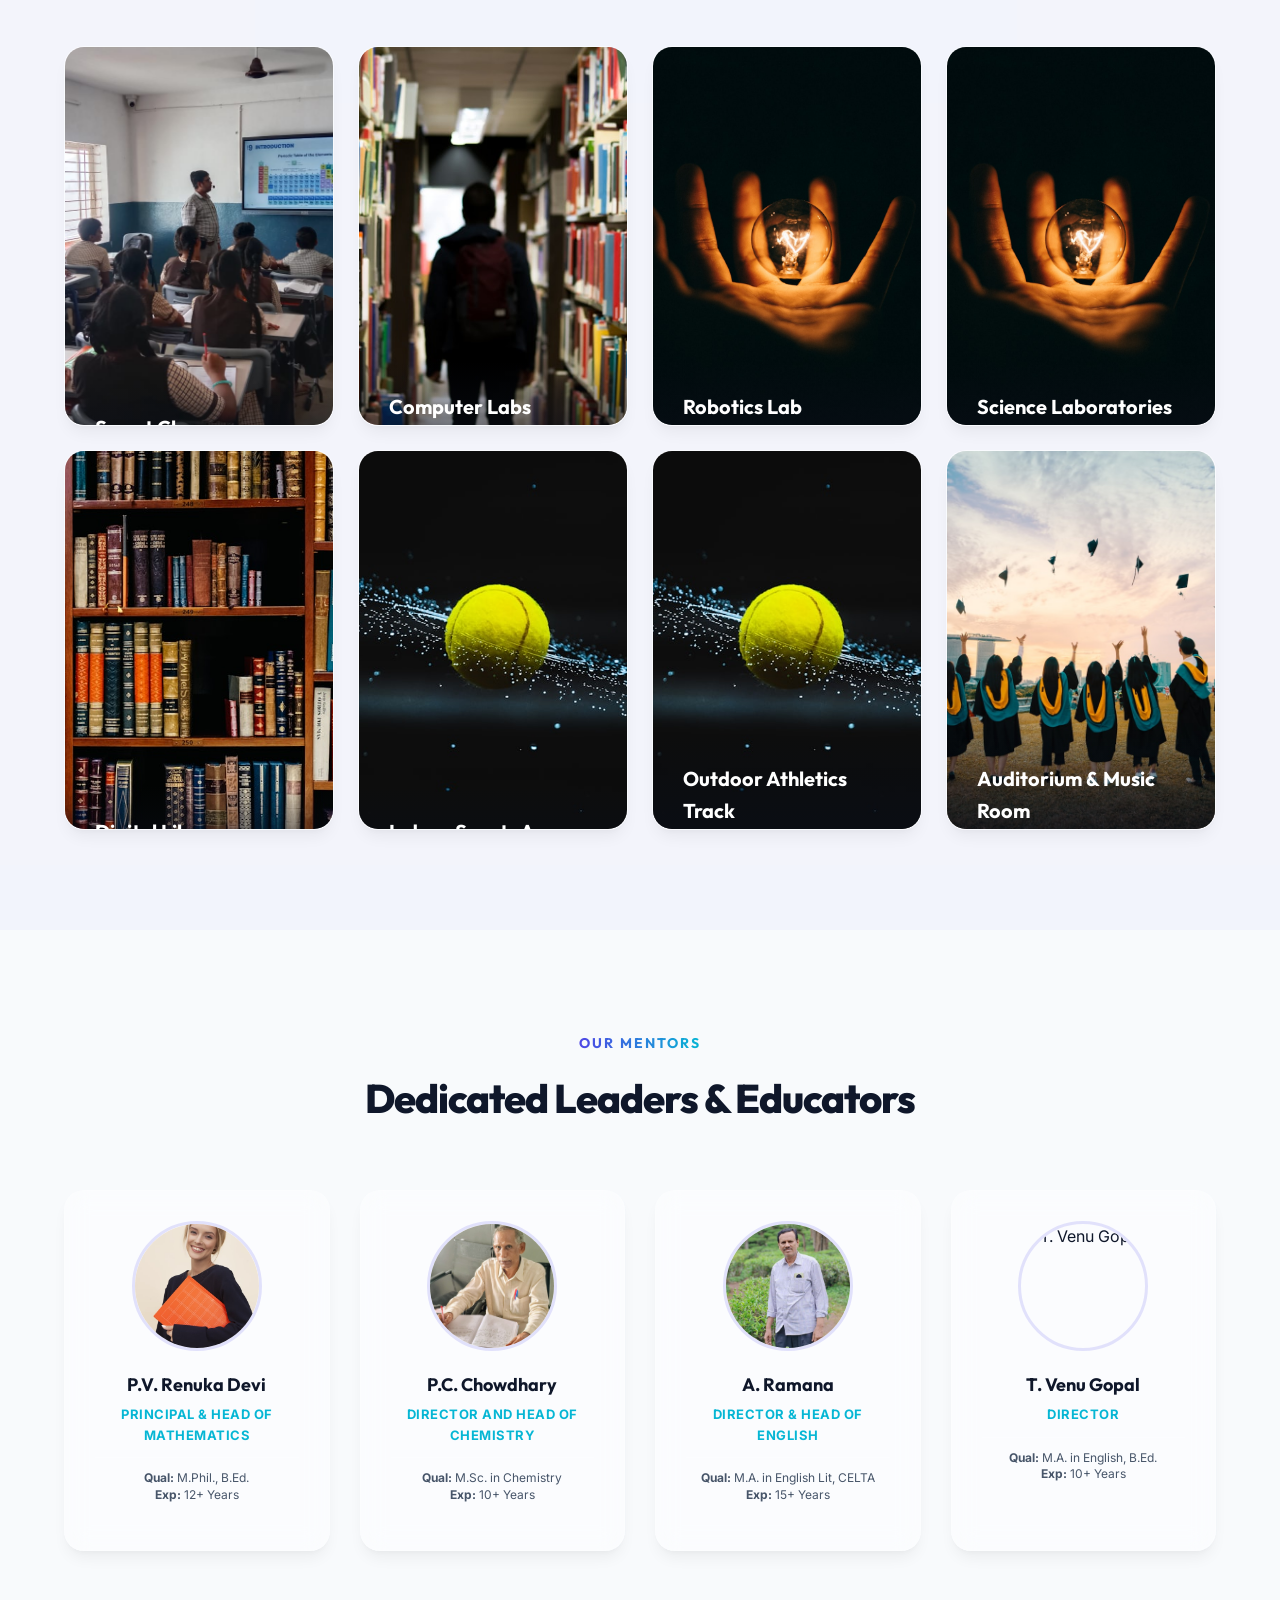
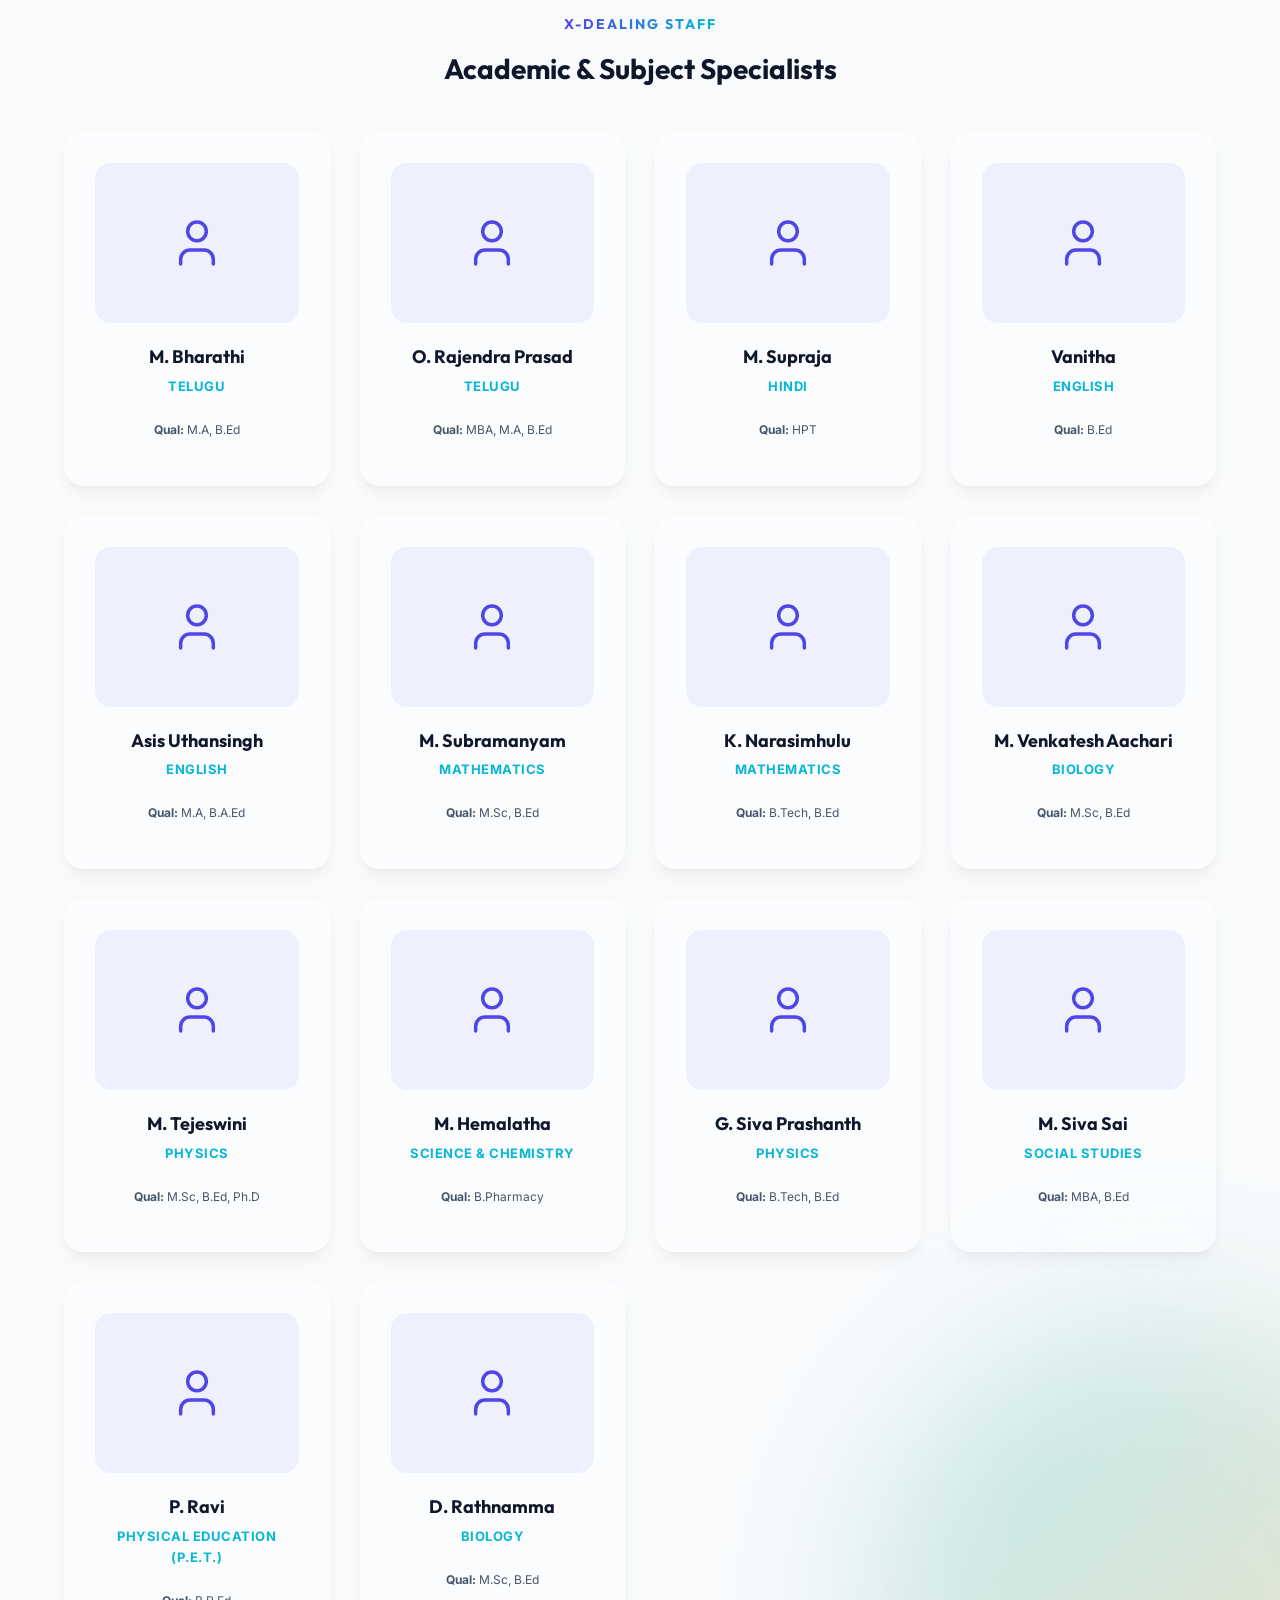
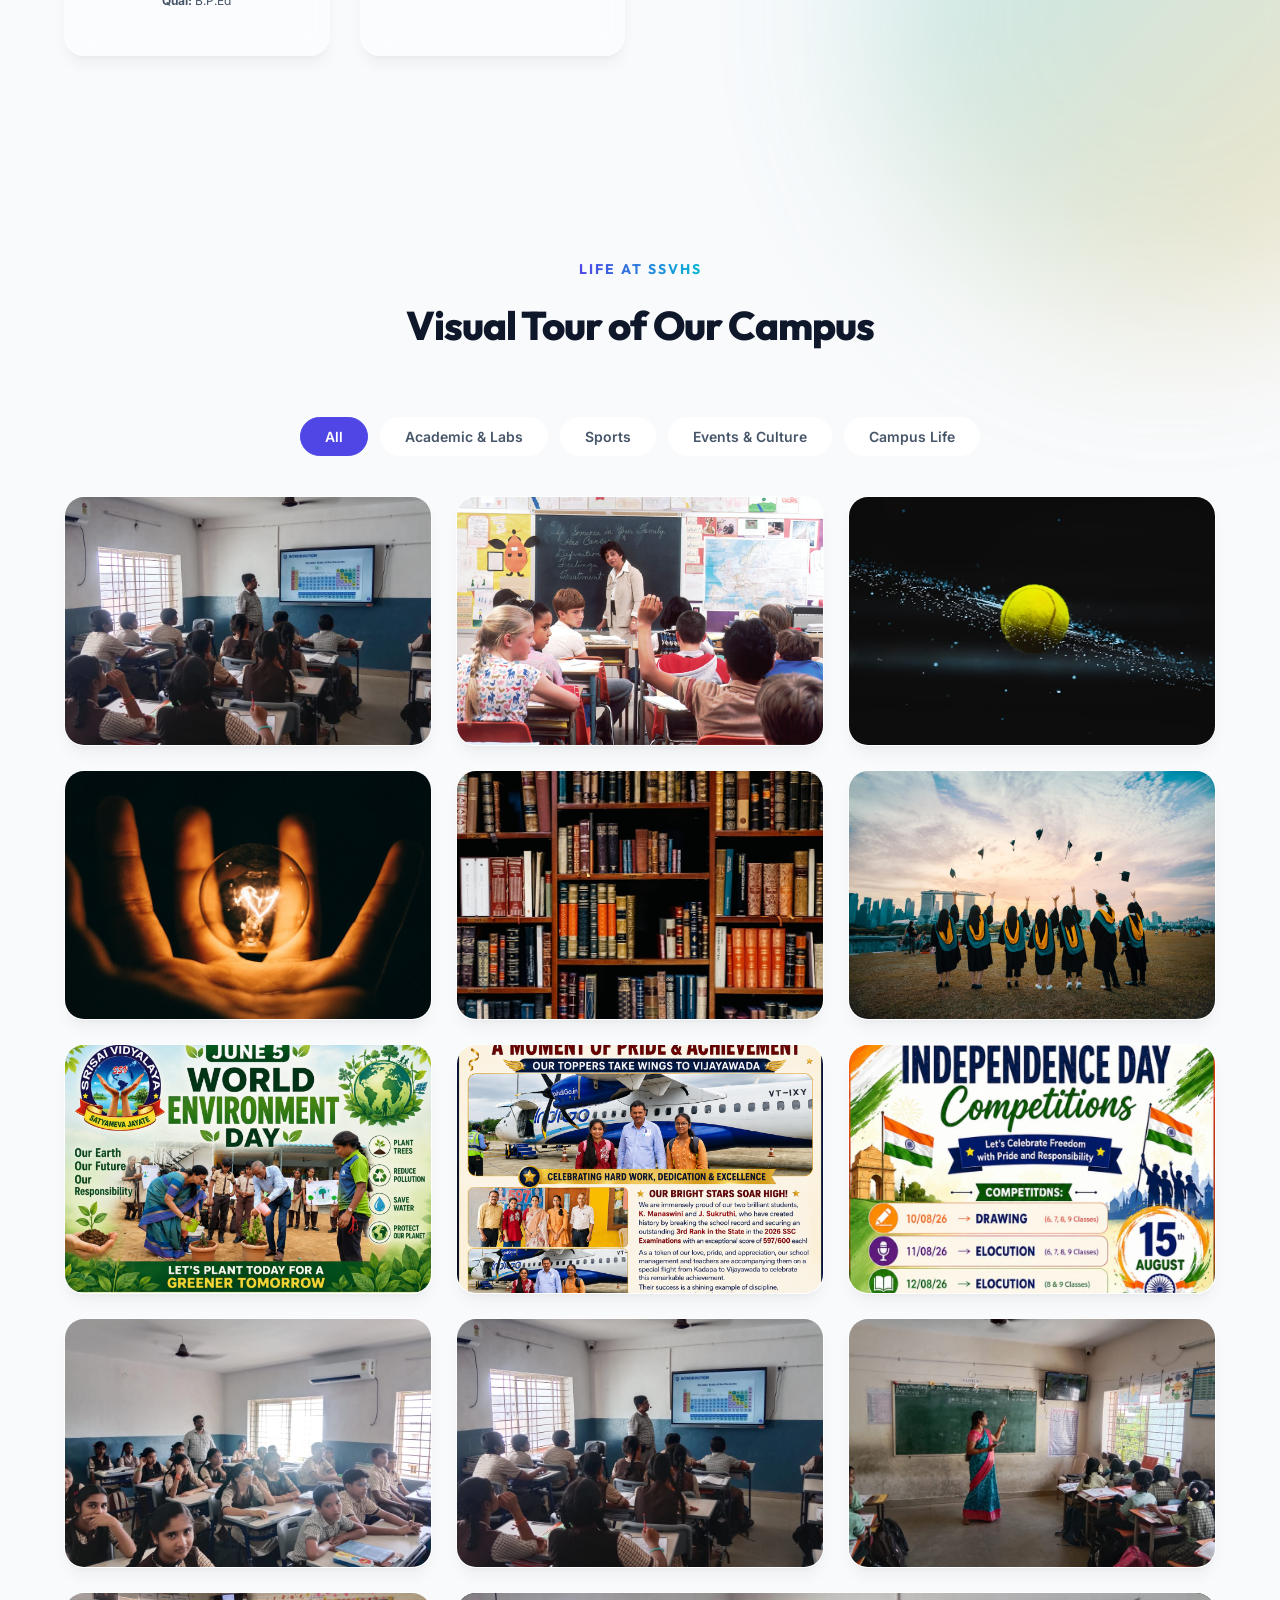
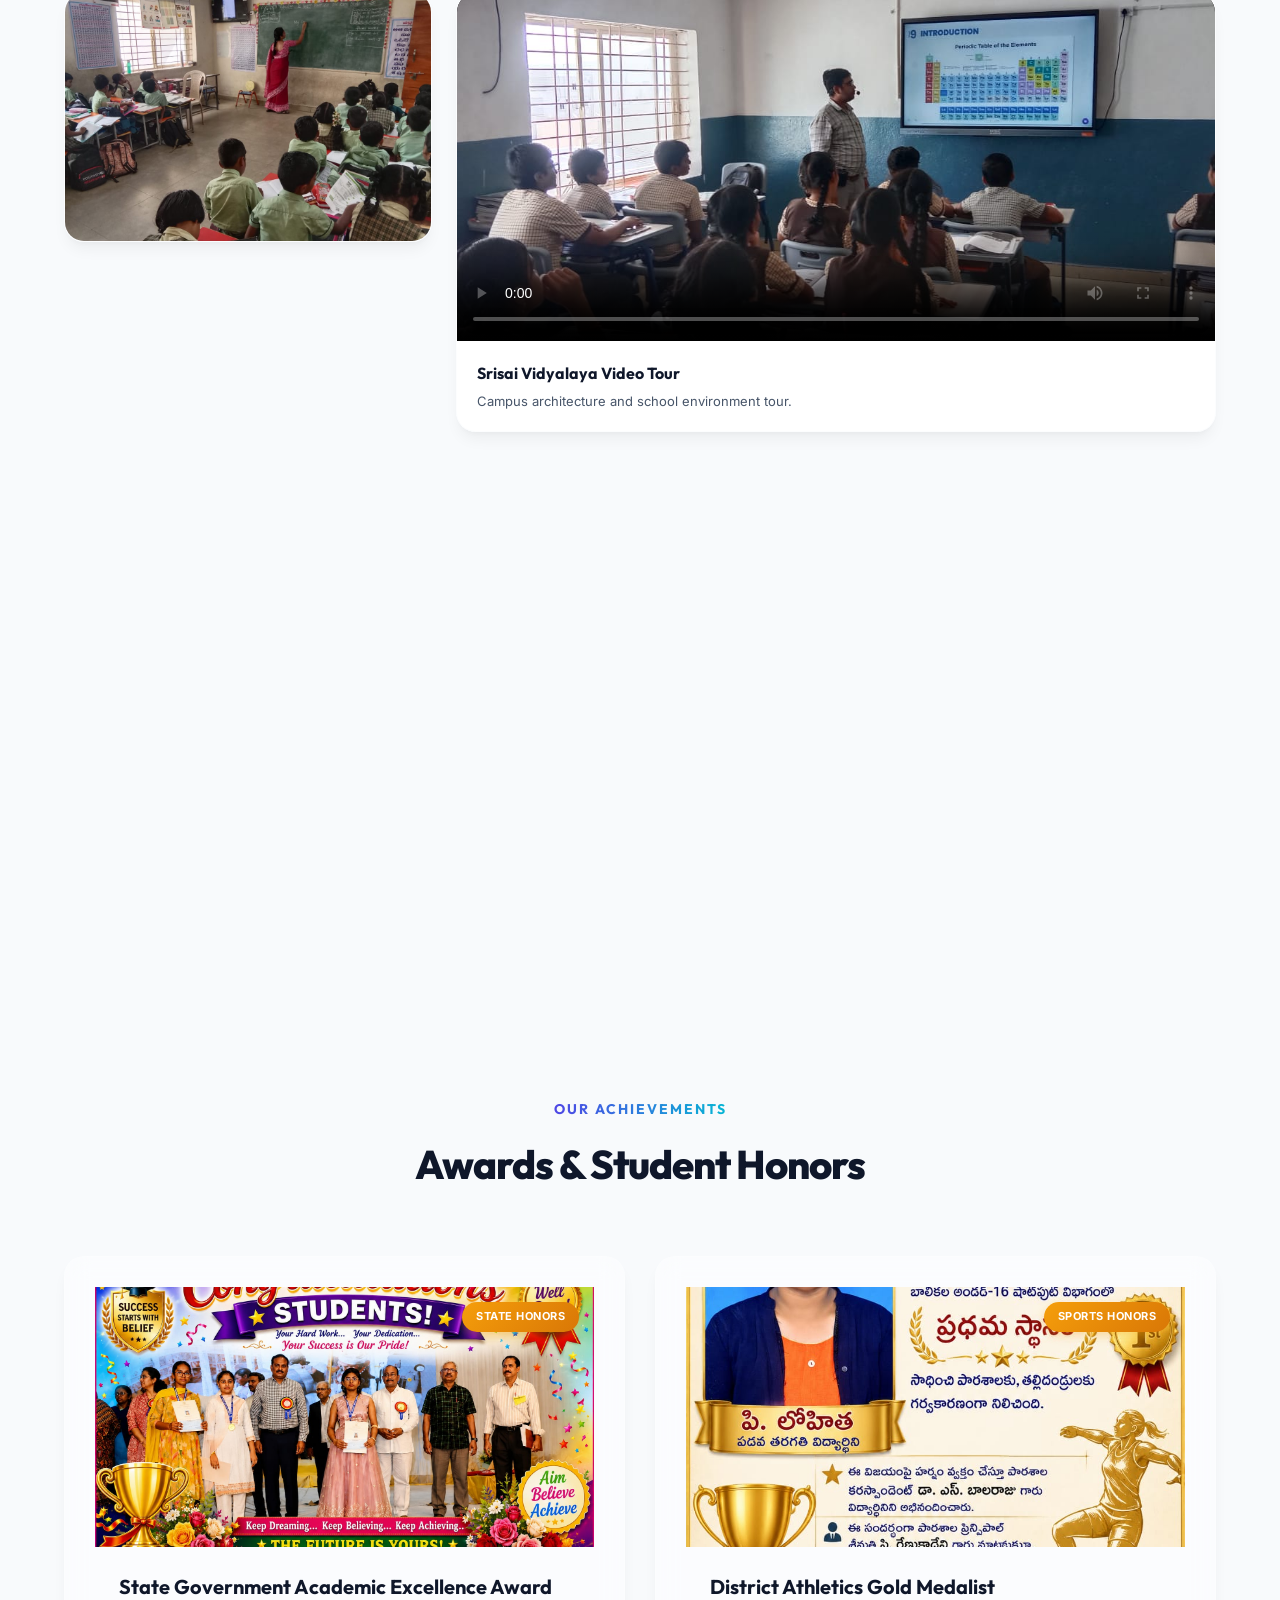
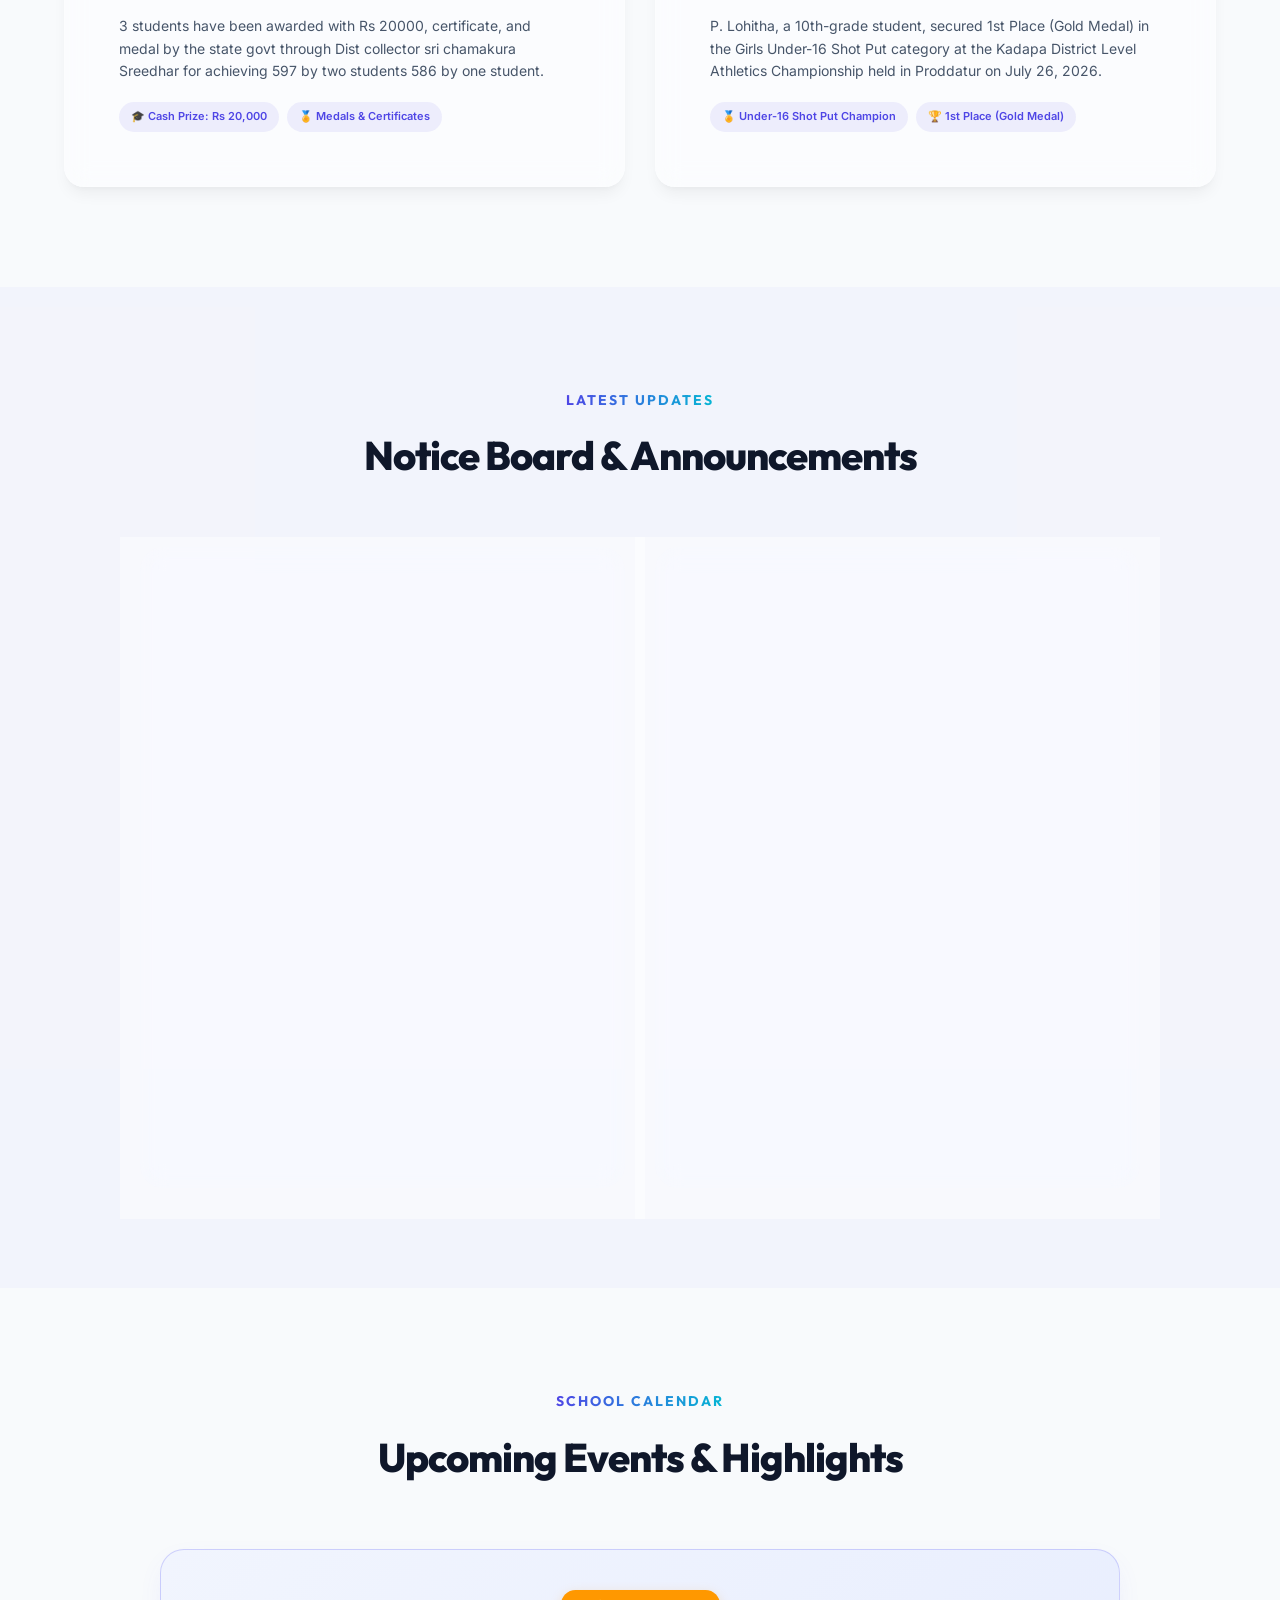
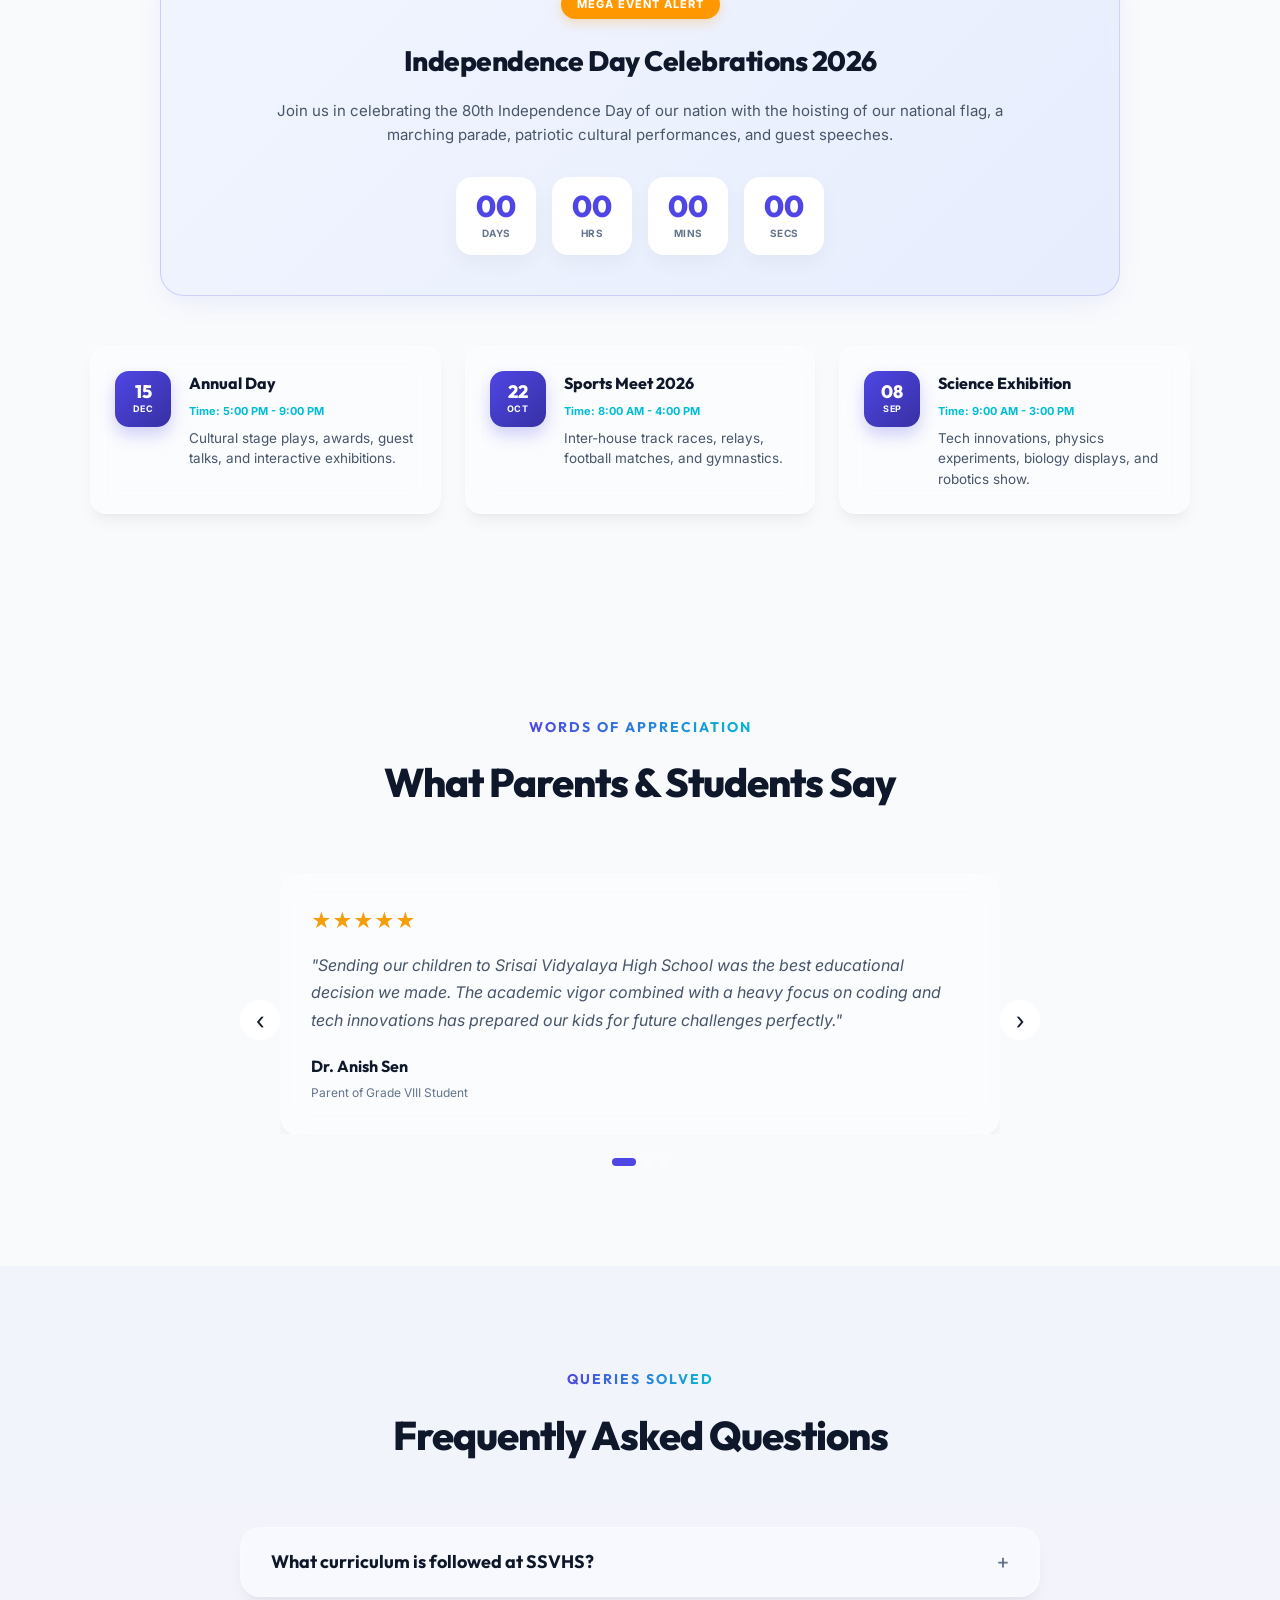
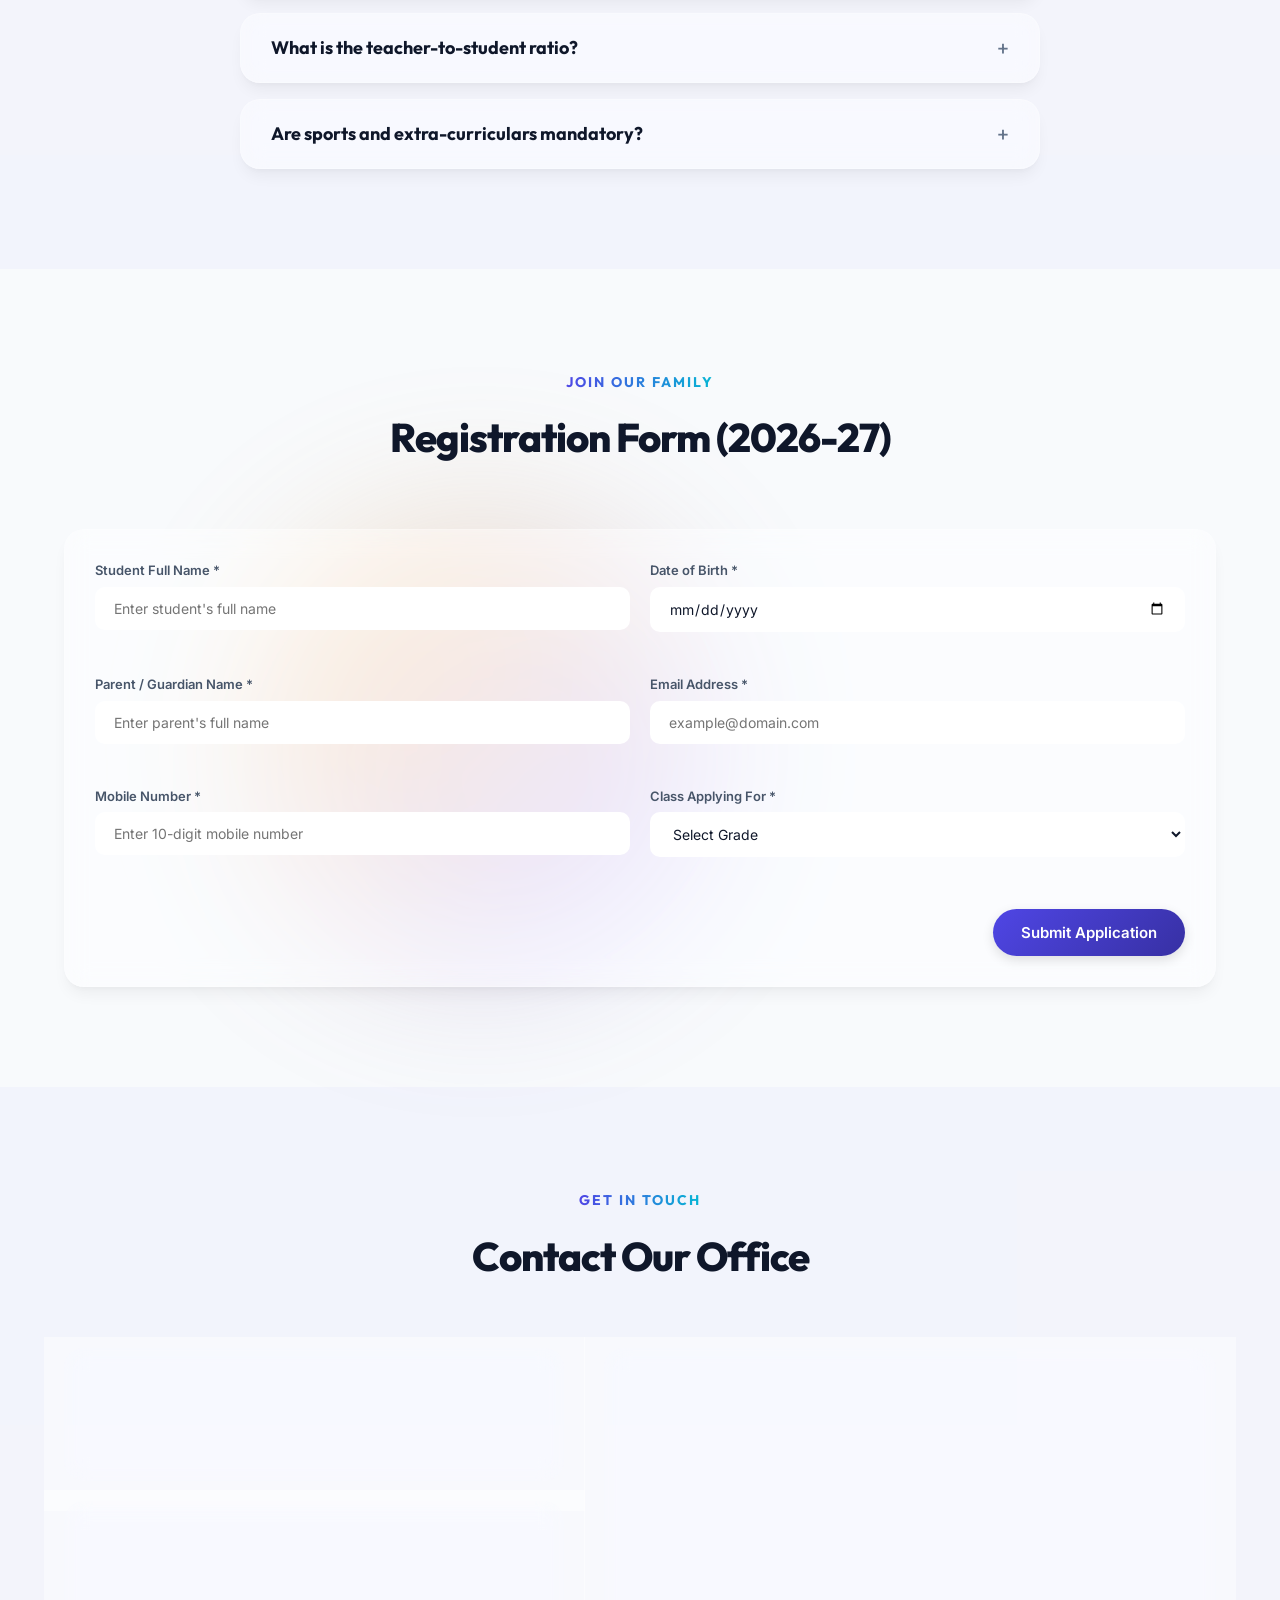
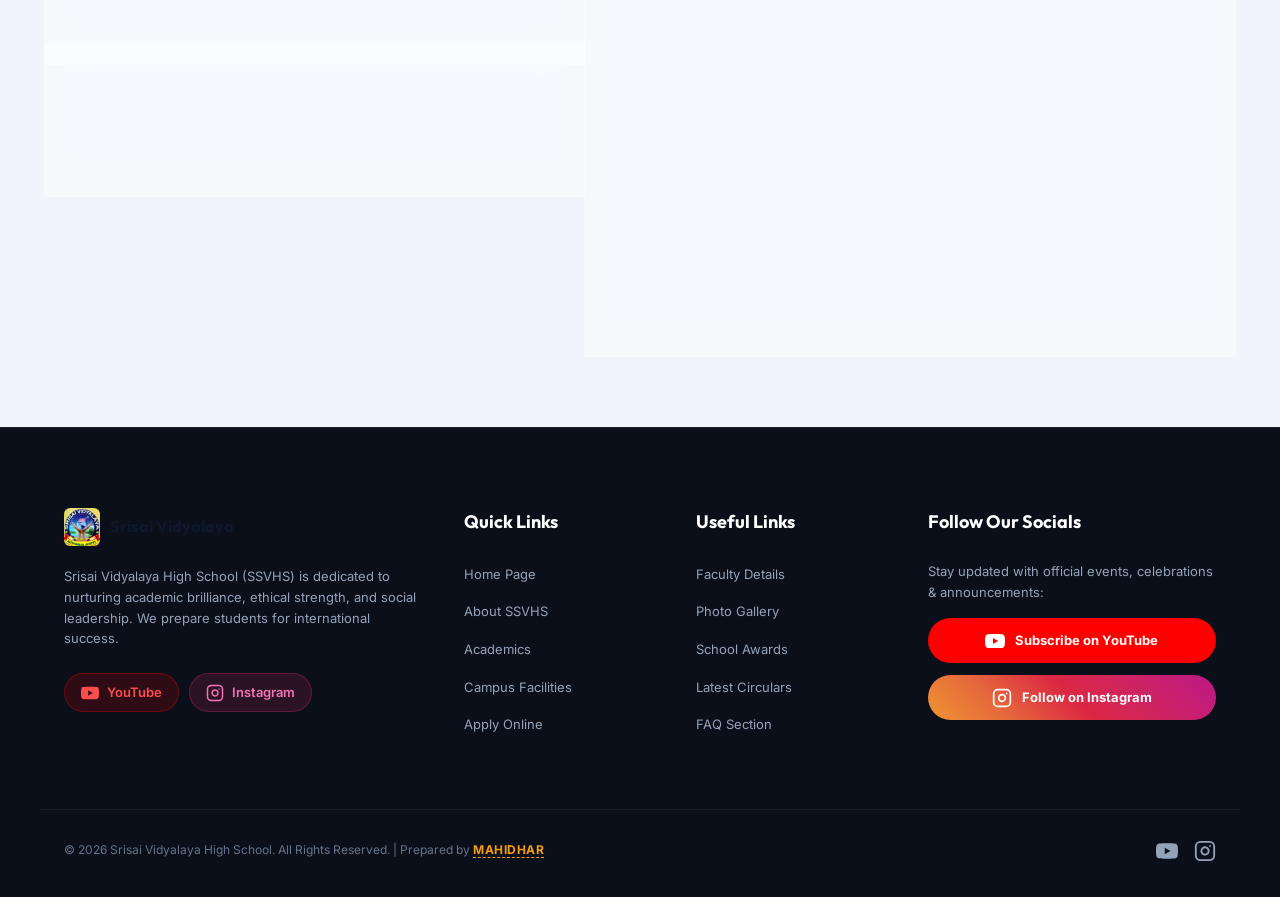
==== commit 82dc1537: "Add files via upload" ====
--- a/index.html
+++ b/index.html
@@ -65,11 +65,11 @@
                 <a href="#testimonials" class="nav-link">Testimonials</a>
                 <a href="#contact" class="nav-link">Contact</a>
                 <a href="#admissions" class="nav-link">Apply Now</a>
-                <a href="./app/" class="nav-link" style="color: #6366f1; font-weight: 700;">SchoolSphere App</a>
+                <a href="./app.html" class="nav-link" style="color: #6366f1; font-weight: 700;">SchoolSphere App</a>
             </nav>
 
             <div class="navbar-actions">
-                <a href="./app/" class="portal-cta-btn" style="display: inline-flex; align-items: center; gap: 6px; background: linear-gradient(135deg, #4338ca, #06b6d4); color: #ffffff; padding: 7px 14px; border-radius: 9999px; font-weight: 600; font-size: 12px; text-decoration: none; box-shadow: 0 2px 10px rgba(67, 56, 202, 0.35); transition: transform 0.2s, box-shadow 0.2s;">
+                <a href="./app.html" class="portal-cta-btn" style="display: inline-flex; align-items: center; gap: 6px; background: linear-gradient(135deg, #4338ca, #06b6d4); color: #ffffff; padding: 7px 14px; border-radius: 9999px; font-weight: 600; font-size: 12px; text-decoration: none; box-shadow: 0 2px 10px rgba(67, 56, 202, 0.35); transition: transform 0.2s, box-shadow 0.2s;">
                     <span>SchoolSphere App</span>
                     <svg width="12" height="12" viewBox="0 0 24 24" fill="none" stroke="currentColor" stroke-width="2.5" stroke-linecap="round" stroke-linejoin="round"><path d="M5 12h14M12 5l7 7-7 7"/></svg>
                 </a>
